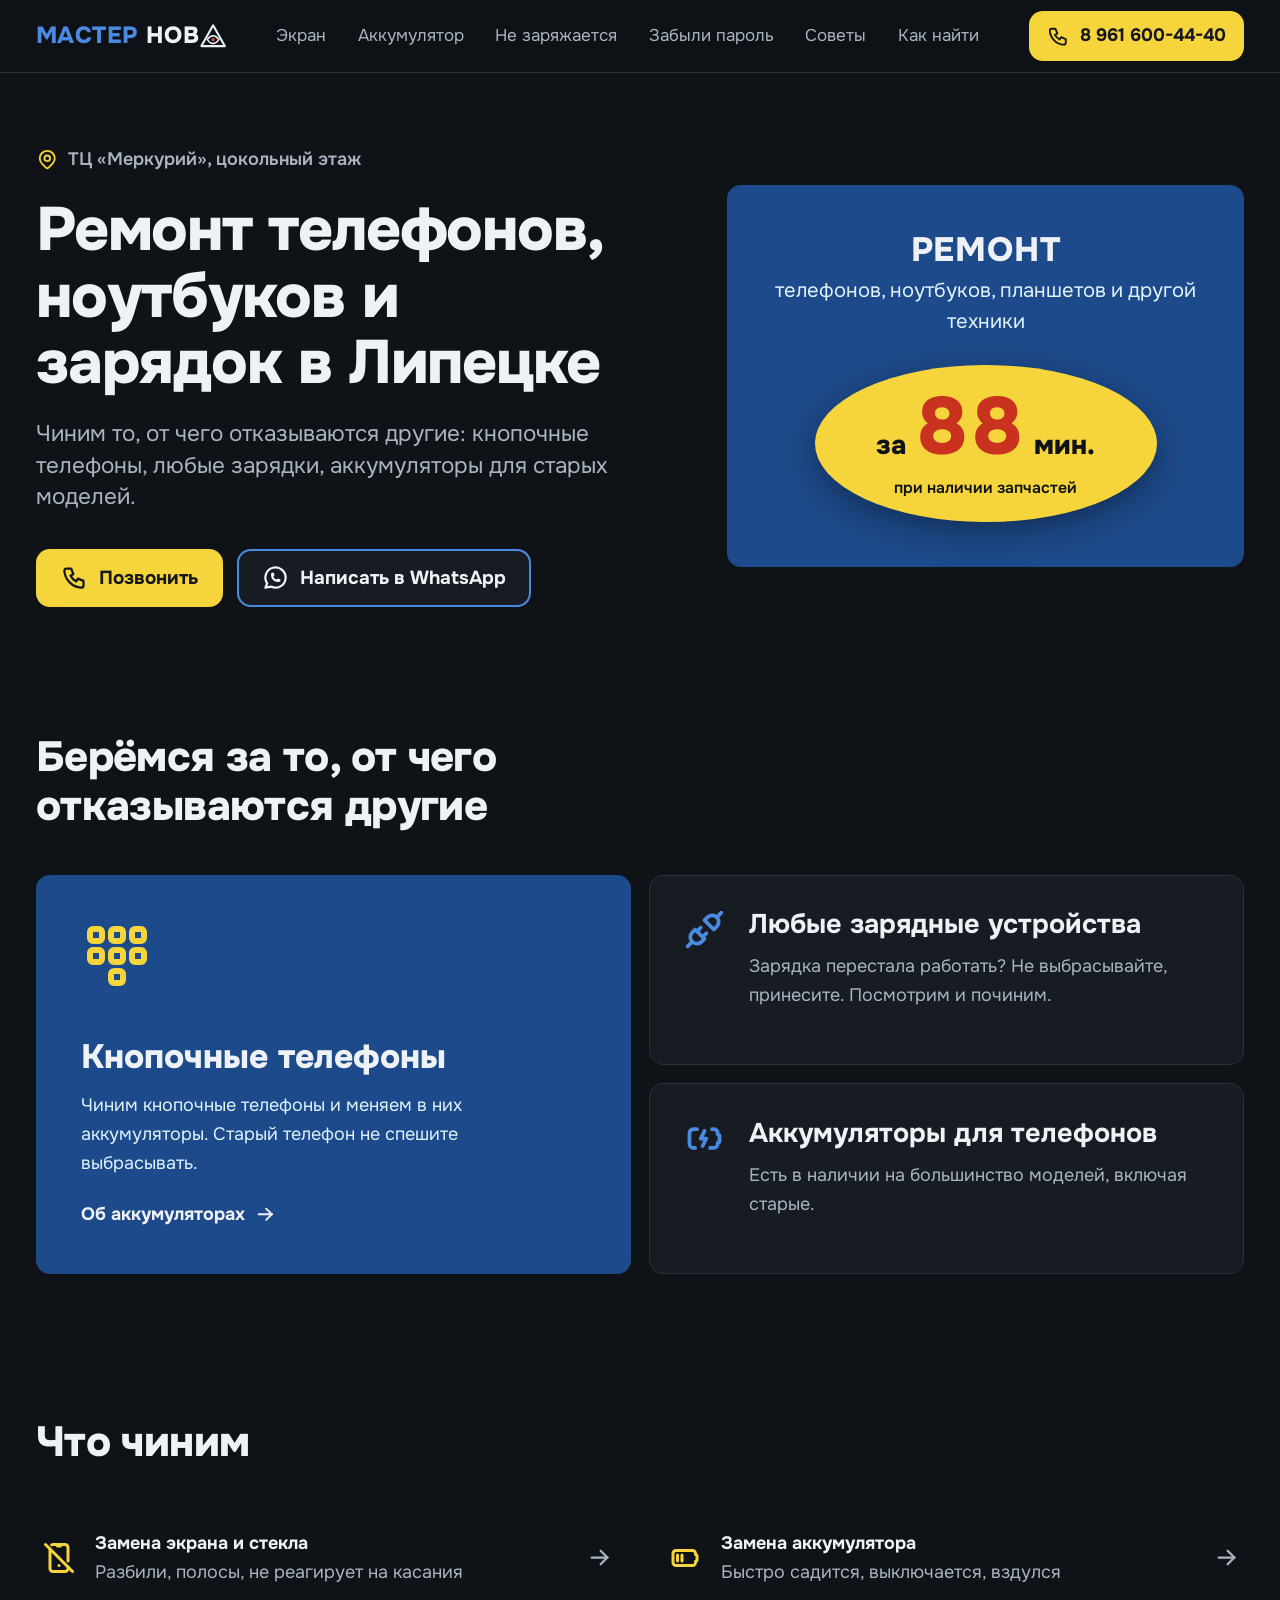
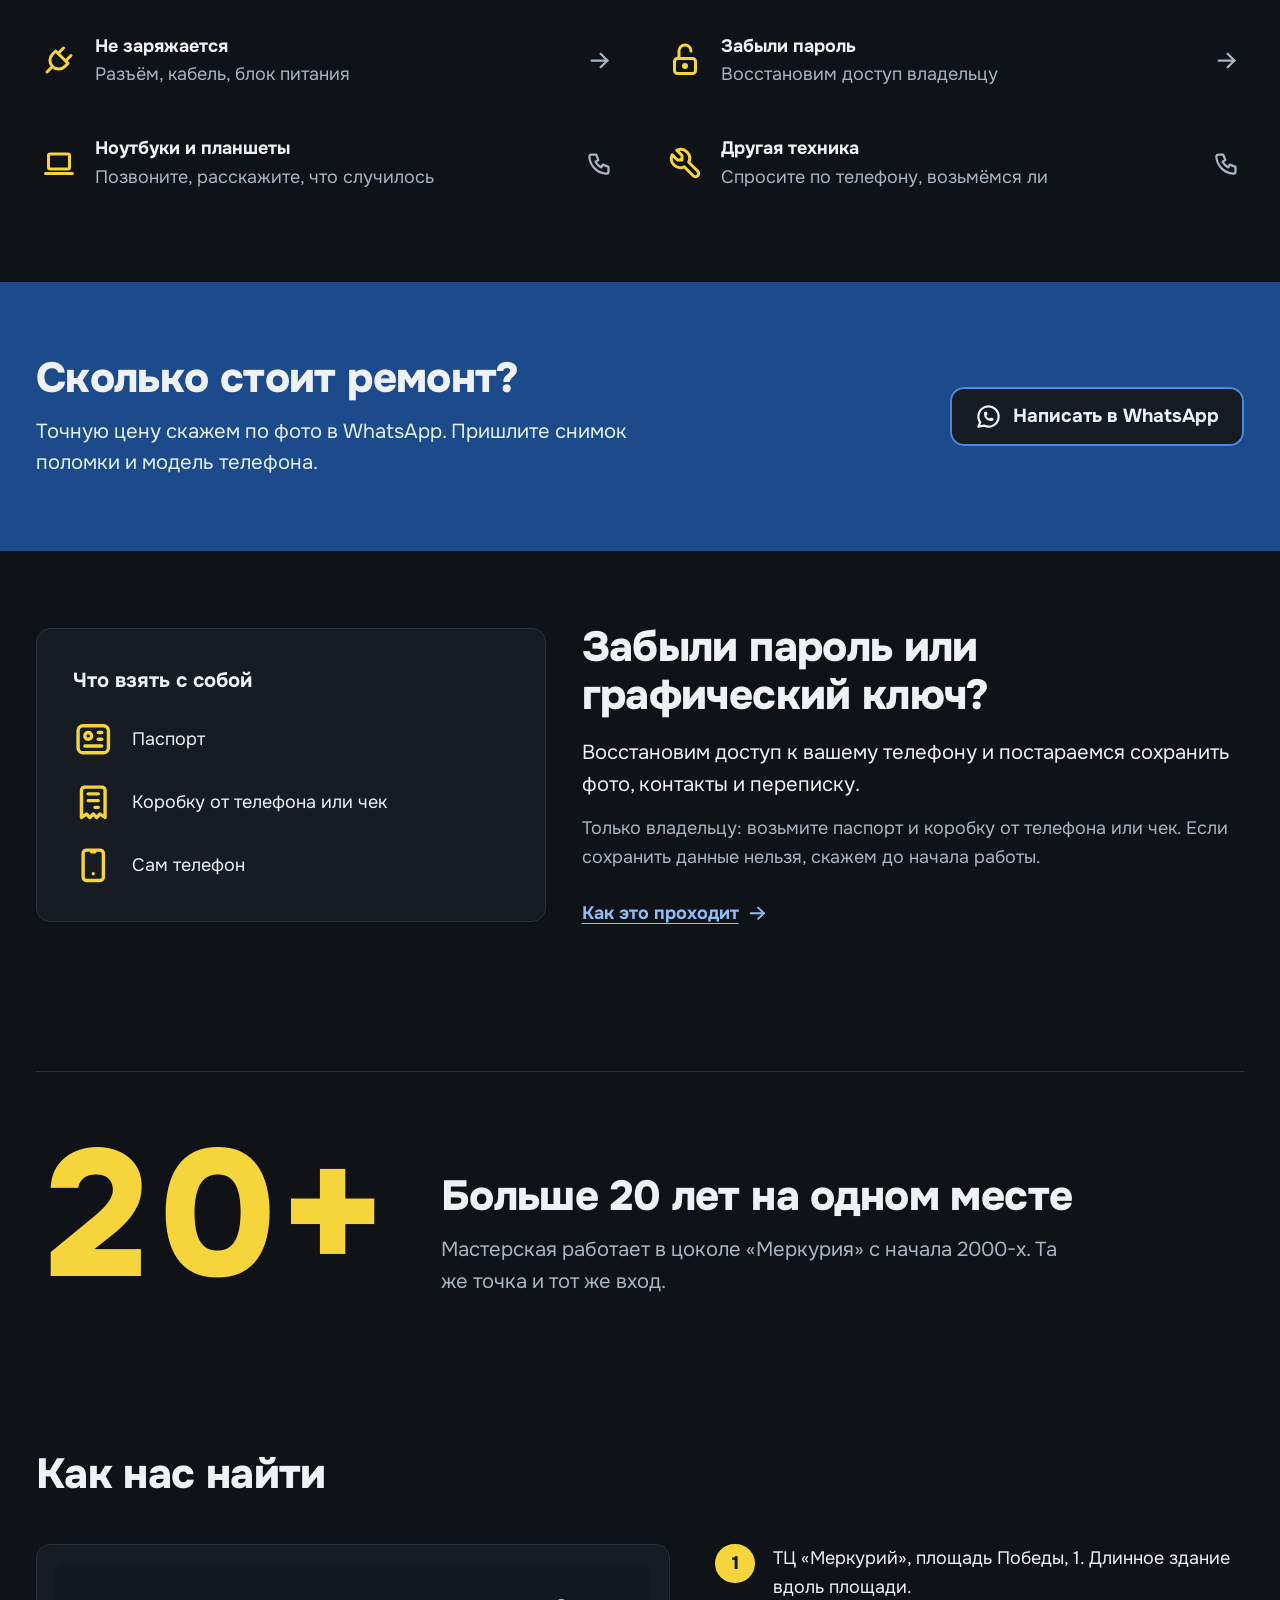
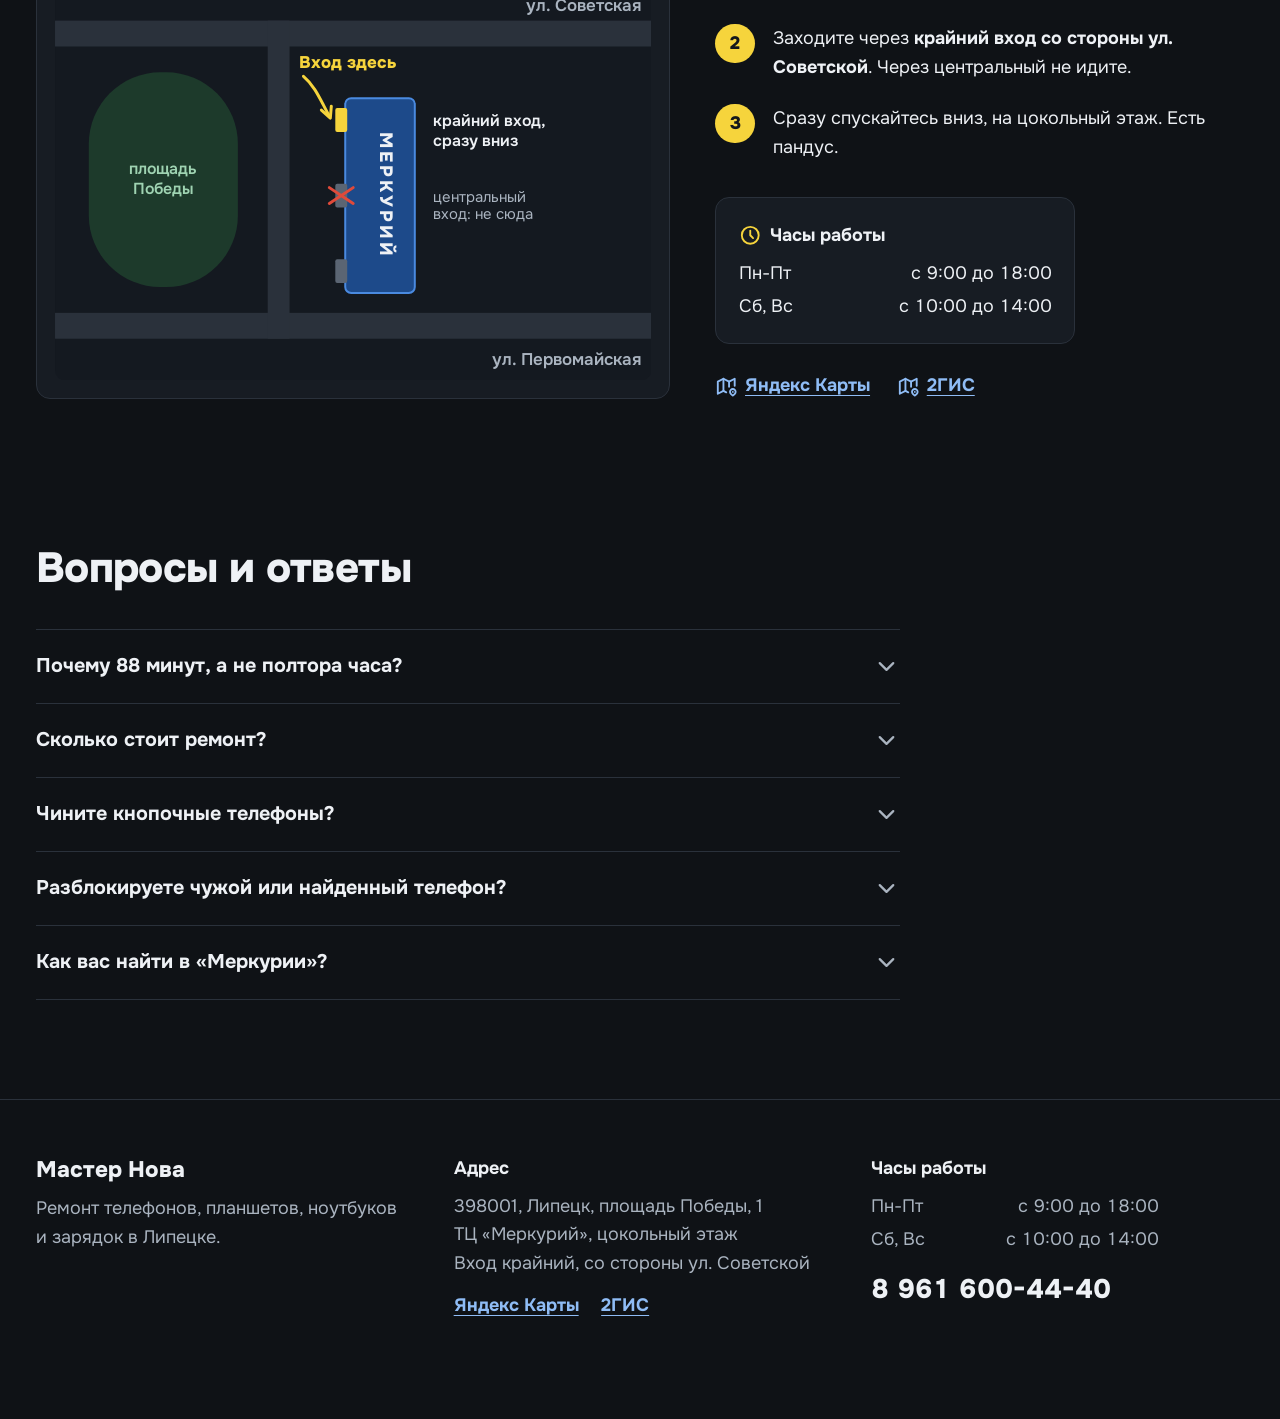
==== index.html @ 60aa13f5 "Обновление сайта 07.10.2026 15:40 МСК" ====
<!doctype html>
<html lang="ru">
<head>
<meta charset="utf-8">
<meta name="viewport" content="width=device-width, initial-scale=1">
<title>Ремонт телефонов в Липецке, ТЦ «Меркурий» | Мастер Нова</title>
<meta name="description" content="Мастерская «Мастер Нова» в цоколе ТЦ «Меркурий» у площади Победы. Ремонт телефонов, ноутбуков, зарядок и кнопочных телефонов в Липецке. 8 961 600-44-40.">
<link rel="canonical" href="https://masternova.ru/">
<meta name="theme-color" content="#0f1216">
<meta name="format-detection" content="telephone=no">
<link rel="icon" href="/favicon.ico" sizes="32x32">
<link rel="icon" href="/favicon.svg" type="image/svg+xml">
<link rel="apple-touch-icon" href="/apple-touch-icon.png">
<link rel="preload" href="/fonts/onest-cyrillic.woff2" as="font" type="font/woff2" crossorigin>
<link rel="stylesheet" href="/assets/styles.css">
<meta property="og:type" content="website">
<meta property="og:locale" content="ru_RU">
<meta property="og:site_name" content="Мастер Нова">
<meta property="og:title" content="Ремонт телефонов в Липецке, ТЦ «Меркурий» | Мастер Нова">
<meta property="og:description" content="Мастерская «Мастер Нова» в цоколе ТЦ «Меркурий» у площади Победы. Ремонт телефонов, ноутбуков, зарядок и кнопочных телефонов в Липецке. 8 961 600-44-40.">
<meta property="og:url" content="https://masternova.ru/">
<meta property="og:image" content="https://masternova.ru/og.png">
<meta property="og:image:width" content="1200">
<meta property="og:image:height" content="630">
<meta name="twitter:card" content="summary_large_image">
<script type="application/ld+json">
{
 "@context": "https://schema.org",
 "@graph": [
  {
   "@type": "LocalBusiness",
   "@id": "https://masternova.ru/#business",
   "name": "Мастер Нова",
   "description": "Ремонт телефонов, планшетов, ноутбуков и зарядных устройств в Липецке, ТЦ «Меркурий», цокольный этаж.",
   "url": "https://masternova.ru/",
   "telephone": "+79616004440",
   "image": "https://masternova.ru/og.png",
   "logo": "https://masternova.ru/favicon.svg",
   "address": {
    "@type": "PostalAddress",
    "streetAddress": "площадь Победы, 1, ТЦ «Меркурий», цокольный этаж",
    "addressLocality": "Липецк",
    "addressRegion": "Липецкая область",
    "postalCode": "398001",
    "addressCountry": "RU"
   },
   "geo": {
    "@type": "GeoCoordinates",
    "latitude": 52.6036,
    "longitude": 39.5748
   },
   "hasMap": "https://yandex.ru/maps/org/master_nova/114632558328/",
   "sameAs": [
    "https://yandex.ru/maps/org/master_nova/114632558328/",
    "https://2gis.ru/lipetsk/firm/7881827628881690"
   ],
   "areaServed": {
    "@type": "City",
    "name": "Липецк"
   },
   "openingHoursSpecification": [
    {
     "@type": "OpeningHoursSpecification",
     "dayOfWeek": [
      "Monday",
      "Tuesday",
      "Wednesday",
      "Thursday",
      "Friday"
     ],
     "opens": "09:00",
     "closes": "18:00"
    },
    {
     "@type": "OpeningHoursSpecification",
     "dayOfWeek": [
      "Saturday",
      "Sunday"
     ],
     "opens": "10:00",
     "closes": "14:00"
    }
   ]
  },
  {
   "@type": "WebSite",
   "@id": "https://masternova.ru/#website",
   "url": "https://masternova.ru/",
   "name": "Мастер Нова",
   "inLanguage": "ru"
  },
  {
   "@type": "FAQPage",
   "mainEntity": [
    {
     "@type": "Question",
     "name": "Почему 88 минут, а не полтора часа?",
     "acceptedAnswer": {
      "@type": "Answer",
      "text": "Потому что на две минуты быстрее. А если серьёзно, это срок, за который мы стараемся успеть, когда нужная деталь есть в наличии. Если деталь надо заказать, скажем срок сразу."
     }
    },
    {
     "@type": "Question",
     "name": "Сколько стоит ремонт?",
     "acceptedAnswer": {
      "@type": "Answer",
      "text": "Зависит от модели и поломки. Пришлите фото и модель телефона в WhatsApp на номер 8 961 600-44-40, и мы назовём цену."
     }
    },
    {
     "@type": "Question",
     "name": "Чините кнопочные телефоны?",
     "acceptedAnswer": {
      "@type": "Answer",
      "text": "Да. Чиним кнопочные телефоны и меняем в них аккумуляторы. Старый телефон не спешите выбрасывать."
     }
    },
    {
     "@type": "Question",
     "name": "Разблокируете чужой или найденный телефон?",
     "acceptedAnswer": {
      "@type": "Answer",
      "text": "Нет. Восстанавливаем доступ только владельцу, с документом и подтверждением, что телефон ваш. Найденный телефон лучше отнести в полицию."
     }
    },
    {
     "@type": "Question",
     "name": "Как вас найти в «Меркурии»?",
     "acceptedAnswer": {
      "@type": "Answer",
      "text": "Заходите через крайний вход со стороны ул. Советской и сразу спускайтесь вниз, на цокольный этаж. Через центральный вход не идите. Есть пандус."
     }
    }
   ]
  }
 ]
}
</script>
</head>
<body class="bg-ink text-text font-sans antialiased">
<a href="#main" class="sr-only focus:not-sr-only focus:fixed focus:top-3 focus:left-3 focus:z-50 focus:bg-sun focus:text-ink focus:px-4 focus:py-2 focus:rounded-box">К содержанию</a>

<header class="sticky top-0 z-40 border-b border-line bg-ink/95 backdrop-blur">
  <div class="wrap flex h-16 md:h-[72px] items-center justify-between gap-4">
    <a href="/" class="logo" aria-label="Мастер Нова, на главную">
      <span aria-hidden="true" class="text-blue">МАСТЕР</span>
      <span aria-hidden="true" class="inline-flex items-end">НОВ<svg class="logo-eye" viewBox="0 0 40 36" focusable="false"><path d="M20 2 38 34H2Z" fill="none" stroke="currentColor" stroke-width="3.2" stroke-linejoin="round"/><path d="M11 24c3-4.2 6-6 9-6s6 1.8 9 6c-3 4.2-6 6-9 6s-6-1.8-9-6Z" fill="none" stroke="currentColor" stroke-width="2.2"/><circle cx="20" cy="24" r="2.6" fill="#e04a3a"/></svg></span>
    </a>
    <nav aria-label="Основное меню" class="hidden lg:block">
      <ul class="flex items-center gap-7 text-[17px]">
        <li><a class="nav-link" href="/zamena-ekrana/">Экран</a></li>
        <li><a class="nav-link" href="/zamena-akkumulyatora/">Аккумулятор</a></li>
        <li><a class="nav-link" href="/ne-zaryazhaetsya/">Не заряжается</a></li>
        <li><a class="nav-link" href="/zabyli-parol/">Забыли пароль</a></li>
        <li><a class="nav-link" href="/sovety/">Советы</a></li>
        <li><a class="nav-link" href="/#kak-nayti">Как найти</a></li>
      </ul>
    </nav>
    <div class="flex items-center gap-2">
      <a href="tel:+79616004440" class="hidden md:inline-flex btn btn-call btn-sm"><svg class="size-5 shrink-0" aria-hidden="true" focusable="false"
  xmlns="http://www.w3.org/2000/svg"
 
 
  viewBox="0 0 24 24"
  fill="none"
  stroke="currentColor"
  stroke-width="2"
  stroke-linecap="round"
  stroke-linejoin="round"
 
>
  <path stroke="none" d="M0 0h24v24H0z" fill="none" />
  <path d="M5 4h4l2 5l-2.5 1.5a11 11 0 0 0 5 5l1.5 -2.5l5 2v4a2 2 0 0 1 -2 2a16 16 0 0 1 -15 -15a2 2 0 0 1 2 -2" />
</svg><span>8 961 600-44-40</span></a>
      <details class="menu lg:hidden">
        <summary aria-label="Меню" class="menu-btn"><svg class="size-7 shrink-0" aria-hidden="true" focusable="false"
  xmlns="http://www.w3.org/2000/svg"
 
 
  viewBox="0 0 24 24"
  fill="none"
  stroke="currentColor"
  stroke-width="2"
  stroke-linecap="round"
  stroke-linejoin="round"
 
>
  <path stroke="none" d="M0 0h24v24H0z" fill="none" />
  <path d="M4 6l16 0" />
  <path d="M4 12l16 0" />
  <path d="M4 18l16 0" />
</svg></summary>
        <nav aria-label="Меню" class="menu-panel">
          <a href="/zamena-ekrana/">Замена экрана</a>
          <a href="/zamena-akkumulyatora/">Аккумулятор</a>
          <a href="/ne-zaryazhaetsya/">Не заряжается</a>
          <a href="/zabyli-parol/">Забыли пароль</a>
          <a href="/sovety/">Советы</a>
          <a href="/#kak-nayti">Как найти</a>
        </nav>
      </details>
    </div>
  </div>
</header>

<main id="main">
<section class="wrap pt-10 pb-10 md:pt-16 md:pb-12 grid gap-10 md:grid-cols-[1.25fr_1fr] md:items-center">
  <div>
    <p class="inline-flex items-center gap-2 text-muted font-semibold"><svg class="size-5 text-sun shrink-0" aria-hidden="true" focusable="false"
  xmlns="http://www.w3.org/2000/svg"
 
 
  viewBox="0 0 24 24"
  fill="none"
  stroke="currentColor"
  stroke-width="2"
  stroke-linecap="round"
  stroke-linejoin="round"
 
>
  <path stroke="none" d="M0 0h24v24H0z" fill="none" />
  <path d="M9 11a3 3 0 1 0 6 0a3 3 0 0 0 -6 0" />
  <path d="M17.657 16.657l-4.243 4.243a2 2 0 0 1 -2.827 0l-4.244 -4.243a8 8 0 1 1 11.314 0" />
</svg>ТЦ «Меркурий», цокольный этаж</p>
    <h1 class="h1 mt-4">Ремонт телефонов, ноутбуков и зарядок в Липецке</h1>
    <p class="mt-5 text-lg md:text-xl text-muted max-w-[44ch]">Чиним то, от чего отказываются другие: кнопочные телефоны, любые зарядки, аккумуляторы для старых моделей.</p>
    <div class="mt-8 grid gap-3 sm:flex sm:flex-wrap"><a href="tel:+79616004440" class="btn btn-call "><svg class="size-6 shrink-0" aria-hidden="true" focusable="false"
  xmlns="http://www.w3.org/2000/svg"
 
 
  viewBox="0 0 24 24"
  fill="none"
  stroke="currentColor"
  stroke-width="2"
  stroke-linecap="round"
  stroke-linejoin="round"
 
>
  <path stroke="none" d="M0 0h24v24H0z" fill="none" />
  <path d="M5 4h4l2 5l-2.5 1.5a11 11 0 0 0 5 5l1.5 -2.5l5 2v4a2 2 0 0 1 -2 2a16 16 0 0 1 -15 -15a2 2 0 0 1 2 -2" />
</svg><span>Позвонить</span></a><a href="https://wa.me/79616004440" class="btn btn-wa " target="_blank" rel="noopener"><svg class="size-6 shrink-0" aria-hidden="true" focusable="false"
  xmlns="http://www.w3.org/2000/svg"
 
 
  viewBox="0 0 24 24"
  fill="none"
  stroke="currentColor"
  stroke-width="2"
  stroke-linecap="round"
  stroke-linejoin="round"
 
>
  <path stroke="none" d="M0 0h24v24H0z" fill="none" />
  <path d="M3 21l1.65 -3.8a9 9 0 1 1 3.4 2.9l-5.05 .9" />
  <path d="M9 10a.5 .5 0 0 0 1 0v-1a.5 .5 0 0 0 -1 0v1a5 5 0 0 0 5 5h1a.5 .5 0 0 0 0 -1h-1a.5 .5 0 0 0 0 1" />
</svg><span>Написать в WhatsApp</span></a></div>
  </div>
  <!-- Место под фото отдела или входа, когда брат разрешит и пришлёт; пока бейдж в стиле штендера -->
  <div class="rise rise-2 rounded-box bg-blue-deep px-6 py-8 md:p-10 text-center">
    <p class="text-2xl md:text-3xl font-extrabold tracking-wide">РЕМОНТ</p>
    <p class="mt-1 text-sky-100 text-base md:text-lg">телефонов, ноутбуков, планшетов и другой техники</p>
    <div class="mx-auto mt-6 w-full max-w-[19rem] rounded-[50%] bg-sun px-6 py-5 text-ink shadow-[0_10px_30px_rgb(0_0_0/.35)]">
      <p class="flex items-baseline justify-center gap-2 font-extrabold leading-none">
        <span class="text-2xl">за</span><span class="text-7xl text-[#c8321f] tabular-nums">88</span><span class="text-2xl">мин.</span>
      </p>
      <p class="mt-2 text-sm font-semibold">при наличии запчастей</p>
    </div>
  </div>
</section>

<section class="wrap py-12 md:py-16" aria-labelledby="niche-title">
  <h2 id="niche-title" class="h2 max-w-[24ch]">Берёмся за то, от чего отказываются другие</h2>
  <div class="mt-10 grid gap-4 md:grid-cols-2 md:grid-rows-2">
    <a href="/zamena-akkumulyatora/" class="group md:row-span-2 rounded-box bg-blue-deep p-7 md:p-10 flex flex-col justify-between gap-10 hover:bg-[#22559c]">
      <svg class="size-16 text-sun shrink-0" aria-hidden="true" focusable="false"
  xmlns="http://www.w3.org/2000/svg"
 
 
  viewBox="0 0 24 24"
  fill="none"
  stroke="currentColor"
  stroke-width="2"
  stroke-linecap="round"
  stroke-linejoin="round"
 
>
  <path stroke="none" d="M0 0h24v24H0z" fill="none" />
  <path d="M4 3h2a1 1 0 0 1 1 1v2a1 1 0 0 1 -1 1h-2a1 1 0 0 1 -1 -1v-2a1 1 0 0 1 1 -1" />
  <path d="M18 3h2a1 1 0 0 1 1 1v2a1 1 0 0 1 -1 1h-2a1 1 0 0 1 -1 -1v-2a1 1 0 0 1 1 -1" />
  <path d="M11 3h2a1 1 0 0 1 1 1v2a1 1 0 0 1 -1 1h-2a1 1 0 0 1 -1 -1v-2a1 1 0 0 1 1 -1" />
  <path d="M4 10h2a1 1 0 0 1 1 1v2a1 1 0 0 1 -1 1h-2a1 1 0 0 1 -1 -1v-2a1 1 0 0 1 1 -1" />
  <path d="M18 10h2a1 1 0 0 1 1 1v2a1 1 0 0 1 -1 1h-2a1 1 0 0 1 -1 -1v-2a1 1 0 0 1 1 -1" />
  <path d="M11 10h2a1 1 0 0 1 1 1v2a1 1 0 0 1 -1 1h-2a1 1 0 0 1 -1 -1v-2a1 1 0 0 1 1 -1" />
  <path d="M11 17h2a1 1 0 0 1 1 1v2a1 1 0 0 1 -1 1h-2a1 1 0 0 1 -1 -1v-2a1 1 0 0 1 1 -1" />
</svg>
      <div>
        <h3 class="text-2xl md:text-3xl font-extrabold">Кнопочные телефоны</h3>
        <p class="mt-3 text-sky-100 max-w-[38ch]">Чиним кнопочные телефоны и меняем в них аккумуляторы. Старый телефон не спешите выбрасывать.</p>
        <span class="mt-5 inline-flex items-center gap-2 font-bold">Об аккумуляторах <svg class="size-5 transition-transform group-hover:translate-x-1 shrink-0" aria-hidden="true" focusable="false"
  xmlns="http://www.w3.org/2000/svg"
 
 
  viewBox="0 0 24 24"
  fill="none"
  stroke="currentColor"
  stroke-width="2"
  stroke-linecap="round"
  stroke-linejoin="round"
 
>
  <path stroke="none" d="M0 0h24v24H0z" fill="none" />
  <path d="M5 12l14 0" />
  <path d="M13 18l6 -6" />
  <path d="M13 6l6 6" />
</svg></span>
      </div>
    </a>
    <a href="/ne-zaryazhaetsya/" class="group rounded-box border border-line bg-panel p-7 flex gap-5 items-start hover:border-blue">
      <svg class="size-10 text-blue shrink-0" aria-hidden="true" focusable="false"
  xmlns="http://www.w3.org/2000/svg"
 
 
  viewBox="0 0 24 24"
  fill="none"
  stroke="currentColor"
  stroke-width="2"
  stroke-linecap="round"
  stroke-linejoin="round"
 
>
  <path stroke="none" d="M0 0h24v24H0z" fill="none" />
  <path d="M7 12l5 5l-1.5 1.5a3.536 3.536 0 1 1 -5 -5l1.5 -1.5" />
  <path d="M17 12l-5 -5l1.5 -1.5a3.536 3.536 0 1 1 5 5l-1.5 1.5" />
  <path d="M3 21l2.5 -2.5" />
  <path d="M18.5 5.5l2.5 -2.5" />
  <path d="M10 11l-2 2" />
  <path d="M13 14l-2 2" />
</svg>
      <div>
        <h3 class="text-xl md:text-2xl font-bold">Любые зарядные устройства</h3>
        <p class="mt-2 text-muted">Зарядка перестала работать? Не выбрасывайте, принесите. Посмотрим и починим.</p>
      </div>
    </a>
    <a href="/zamena-akkumulyatora/" class="group rounded-box border border-line bg-panel p-7 flex gap-5 items-start hover:border-blue">
      <svg class="size-10 text-blue shrink-0" aria-hidden="true" focusable="false"
  xmlns="http://www.w3.org/2000/svg"
 
 
  viewBox="0 0 24 24"
  fill="none"
  stroke="currentColor"
  stroke-width="2"
  stroke-linecap="round"
  stroke-linejoin="round"
 
>
  <path stroke="none" d="M0 0h24v24H0z" fill="none" />
  <path d="M16 7h1a2 2 0 0 1 2 2v.5a.5 .5 0 0 0 .5 .5a.5 .5 0 0 1 .5 .5v3a.5 .5 0 0 1 -.5 .5a.5 .5 0 0 0 -.5 .5v.5a2 2 0 0 1 -2 2h-2" />
  <path d="M8 7h-2a2 2 0 0 0 -2 2v6a2 2 0 0 0 2 2h1" />
  <path d="M12 8l-2 4h3l-2 4" />
</svg>
      <div>
        <h3 class="text-xl md:text-2xl font-bold">Аккумуляторы для телефонов</h3>
        <p class="mt-2 text-muted">Есть в наличии на большинство моделей, включая старые.</p>
      </div>
    </a>
  </div>
</section>

<section class="wrap py-12 md:py-16" aria-labelledby="repair-title">
  <h2 id="repair-title" class="h2">Что чиним</h2>
  <ul class="mt-10 grid gap-x-10 gap-y-2 md:grid-cols-2">
    <li><a href="/zamena-ekrana/" class="service-row group"><svg class="size-8 text-sun shrink-0" aria-hidden="true" focusable="false"
  xmlns="http://www.w3.org/2000/svg"
 
 
  viewBox="0 0 24 24"
  fill="none"
  stroke="currentColor"
  stroke-width="2"
  stroke-linecap="round"
  stroke-linejoin="round"
 
>
  <path stroke="none" d="M0 0h24v24H0z" fill="none" />
  <path d="M7.159 3.185c.256 -.119 .54 -.185 .841 -.185h8a2 2 0 0 1 2 2v9m0 4v1a2 2 0 0 1 -2 2h-8a2 2 0 0 1 -2 -2v-13" />
  <path d="M11 4h2" />
  <path d="M3 3l18 18" />
  <path d="M12 17v.01" />
</svg><span><b>Замена экрана и стекла</b><span class="block text-muted">Разбили, полосы, не реагирует на касания</span></span><svg class="size-6 ml-auto text-muted group-hover:text-text shrink-0" aria-hidden="true" focusable="false"
  xmlns="http://www.w3.org/2000/svg"
 
 
  viewBox="0 0 24 24"
  fill="none"
  stroke="currentColor"
  stroke-width="2"
  stroke-linecap="round"
  stroke-linejoin="round"
 
>
  <path stroke="none" d="M0 0h24v24H0z" fill="none" />
  <path d="M5 12l14 0" />
  <path d="M13 18l6 -6" />
  <path d="M13 6l6 6" />
</svg></a></li>
    <li><a href="/zamena-akkumulyatora/" class="service-row group"><svg class="size-8 text-sun shrink-0" aria-hidden="true" focusable="false"
  xmlns="http://www.w3.org/2000/svg"
 
 
  viewBox="0 0 24 24"
  fill="none"
  stroke="currentColor"
  stroke-width="2"
  stroke-linecap="round"
  stroke-linejoin="round"
 
>
  <path stroke="none" d="M0 0h24v24H0z" fill="none" />
  <path d="M6 7h11a2 2 0 0 1 2 2v.5a.5 .5 0 0 0 .5 .5a.5 .5 0 0 1 .5 .5v3a.5 .5 0 0 1 -.5 .5a.5 .5 0 0 0 -.5 .5v.5a2 2 0 0 1 -2 2h-11a2 2 0 0 1 -2 -2v-6a2 2 0 0 1 2 -2" />
  <path d="M7 10l0 4" />
  <path d="M10 10l0 4" />
</svg><span><b>Замена аккумулятора</b><span class="block text-muted">Быстро садится, выключается, вздулся</span></span><svg class="size-6 ml-auto text-muted group-hover:text-text shrink-0" aria-hidden="true" focusable="false"
  xmlns="http://www.w3.org/2000/svg"
 
 
  viewBox="0 0 24 24"
  fill="none"
  stroke="currentColor"
  stroke-width="2"
  stroke-linecap="round"
  stroke-linejoin="round"
 
>
  <path stroke="none" d="M0 0h24v24H0z" fill="none" />
  <path d="M5 12l14 0" />
  <path d="M13 18l6 -6" />
  <path d="M13 6l6 6" />
</svg></a></li>
    <li><a href="/ne-zaryazhaetsya/" class="service-row group"><svg class="size-8 text-sun shrink-0" aria-hidden="true" focusable="false"
  xmlns="http://www.w3.org/2000/svg"
 
 
  viewBox="0 0 24 24"
  fill="none"
  stroke="currentColor"
  stroke-width="2"
  stroke-linecap="round"
  stroke-linejoin="round"
 
>
  <path stroke="none" d="M0 0h24v24H0z" fill="none" />
  <path d="M9.785 6l8.215 8.215l-2.054 2.054a5.81 5.81 0 1 1 -8.215 -8.215l2.054 -2.054" />
  <path d="M4 20l3.5 -3.5" />
  <path d="M15 4l-3.5 3.5" />
  <path d="M20 9l-3.5 3.5" />
</svg><span><b>Не заряжается</b><span class="block text-muted">Разъём, кабель, блок питания</span></span><svg class="size-6 ml-auto text-muted group-hover:text-text shrink-0" aria-hidden="true" focusable="false"
  xmlns="http://www.w3.org/2000/svg"
 
 
  viewBox="0 0 24 24"
  fill="none"
  stroke="currentColor"
  stroke-width="2"
  stroke-linecap="round"
  stroke-linejoin="round"
 
>
  <path stroke="none" d="M0 0h24v24H0z" fill="none" />
  <path d="M5 12l14 0" />
  <path d="M13 18l6 -6" />
  <path d="M13 6l6 6" />
</svg></a></li>
    <li><a href="/zabyli-parol/" class="service-row group"><svg class="size-8 text-sun shrink-0" aria-hidden="true" focusable="false"
  xmlns="http://www.w3.org/2000/svg"
 
 
  viewBox="0 0 24 24"
  fill="none"
  stroke="currentColor"
  stroke-width="2"
  stroke-linecap="round"
  stroke-linejoin="round"
 
>
  <path stroke="none" d="M0 0h24v24H0z" fill="none" />
  <path d="M5 13a2 2 0 0 1 2 -2h10a2 2 0 0 1 2 2v6a2 2 0 0 1 -2 2h-10a2 2 0 0 1 -2 -2l0 -6" />
  <path d="M11 16a1 1 0 1 0 2 0a1 1 0 1 0 -2 0" />
  <path d="M8 11v-5a4 4 0 0 1 8 0" />
</svg><span><b>Забыли пароль</b><span class="block text-muted">Восстановим доступ владельцу</span></span><svg class="size-6 ml-auto text-muted group-hover:text-text shrink-0" aria-hidden="true" focusable="false"
  xmlns="http://www.w3.org/2000/svg"
 
 
  viewBox="0 0 24 24"
  fill="none"
  stroke="currentColor"
  stroke-width="2"
  stroke-linecap="round"
  stroke-linejoin="round"
 
>
  <path stroke="none" d="M0 0h24v24H0z" fill="none" />
  <path d="M5 12l14 0" />
  <path d="M13 18l6 -6" />
  <path d="M13 6l6 6" />
</svg></a></li>
    <li><a href="tel:+79616004440" class="service-row group"><svg class="size-8 text-sun shrink-0" aria-hidden="true" focusable="false"
  xmlns="http://www.w3.org/2000/svg"
 
 
  viewBox="0 0 24 24"
  fill="none"
  stroke="currentColor"
  stroke-width="2"
  stroke-linecap="round"
  stroke-linejoin="round"
 
>
  <path stroke="none" d="M0 0h24v24H0z" fill="none" />
  <path d="M3 19l18 0" />
  <path d="M5 7a1 1 0 0 1 1 -1h12a1 1 0 0 1 1 1v8a1 1 0 0 1 -1 1h-12a1 1 0 0 1 -1 -1l0 -8" />
</svg><span><b>Ноутбуки и планшеты</b><span class="block text-muted">Позвоните, расскажите, что случилось</span></span><svg class="size-6 ml-auto text-muted group-hover:text-text shrink-0" aria-hidden="true" focusable="false"
  xmlns="http://www.w3.org/2000/svg"
 
 
  viewBox="0 0 24 24"
  fill="none"
  stroke="currentColor"
  stroke-width="2"
  stroke-linecap="round"
  stroke-linejoin="round"
 
>
  <path stroke="none" d="M0 0h24v24H0z" fill="none" />
  <path d="M5 4h4l2 5l-2.5 1.5a11 11 0 0 0 5 5l1.5 -2.5l5 2v4a2 2 0 0 1 -2 2a16 16 0 0 1 -15 -15a2 2 0 0 1 2 -2" />
</svg></a></li>
    <li><a href="tel:+79616004440" class="service-row group"><svg class="size-8 text-sun shrink-0" aria-hidden="true" focusable="false"
  xmlns="http://www.w3.org/2000/svg"
 
 
  viewBox="0 0 24 24"
  fill="none"
  stroke="currentColor"
  stroke-width="2"
  stroke-linecap="round"
  stroke-linejoin="round"
 
>
  <path stroke="none" d="M0 0h24v24H0z" fill="none" />
  <path d="M7 10h3v-3l-3.5 -3.5a6 6 0 0 1 8 8l6 6a2 2 0 0 1 -3 3l-6 -6a6 6 0 0 1 -8 -8l3.5 3.5" />
</svg><span><b>Другая техника</b><span class="block text-muted">Спросите по телефону, возьмёмся ли</span></span><svg class="size-6 ml-auto text-muted group-hover:text-text shrink-0" aria-hidden="true" focusable="false"
  xmlns="http://www.w3.org/2000/svg"
 
 
  viewBox="0 0 24 24"
  fill="none"
  stroke="currentColor"
  stroke-width="2"
  stroke-linecap="round"
  stroke-linejoin="round"
 
>
  <path stroke="none" d="M0 0h24v24H0z" fill="none" />
  <path d="M5 4h4l2 5l-2.5 1.5a11 11 0 0 0 5 5l1.5 -2.5l5 2v4a2 2 0 0 1 -2 2a16 16 0 0 1 -15 -15a2 2 0 0 1 2 -2" />
</svg></a></li>
  </ul>
</section>

<section class="bg-blue-deep" aria-labelledby="price-title">
  <div class="wrap py-14 md:py-16 flex flex-col md:flex-row md:items-center md:justify-between gap-8">
    <div>
      <h2 id="price-title" class="h2">Сколько стоит ремонт?</h2>
      <p class="mt-3 text-lg text-sky-100 max-w-[46ch]">Точную цену скажем по фото в WhatsApp. Пришлите снимок поломки и модель телефона.</p>
    </div>
    <a href="https://wa.me/79616004440" class="btn btn-wa md:shrink-0" target="_blank" rel="noopener"><svg class="size-6 shrink-0" aria-hidden="true" focusable="false"
  xmlns="http://www.w3.org/2000/svg"
 
 
  viewBox="0 0 24 24"
  fill="none"
  stroke="currentColor"
  stroke-width="2"
  stroke-linecap="round"
  stroke-linejoin="round"
 
>
  <path stroke="none" d="M0 0h24v24H0z" fill="none" />
  <path d="M3 21l1.65 -3.8a9 9 0 1 1 3.4 2.9l-5.05 .9" />
  <path d="M9 10a.5 .5 0 0 0 1 0v-1a.5 .5 0 0 0 -1 0v1a5 5 0 0 0 5 5h1a.5 .5 0 0 0 0 -1h-1a.5 .5 0 0 0 0 1" />
</svg><span>Написать в WhatsApp</span></a>
  </div>
</section>

<section class="wrap py-12 md:py-16 grid gap-8 md:grid-cols-[1fr_1.3fr] md:items-center" aria-labelledby="pass-title">
  <div class="md:order-2">
    <h2 id="pass-title" class="h2">Забыли пароль или графический ключ?</h2>
    <p class="mt-4 text-lg">Восстановим доступ к вашему телефону и постараемся сохранить фото, контакты и переписку.</p>
    <p class="mt-3 text-muted">Только владельцу: возьмите паспорт и коробку от телефона или чек. Если сохранить данные нельзя, скажем до начала работы.</p>
    <a href="/zabyli-parol/" class="link-arrow mt-6">Как это проходит <svg class="size-5 shrink-0" aria-hidden="true" focusable="false"
  xmlns="http://www.w3.org/2000/svg"
 
 
  viewBox="0 0 24 24"
  fill="none"
  stroke="currentColor"
  stroke-width="2"
  stroke-linecap="round"
  stroke-linejoin="round"
 
>
  <path stroke="none" d="M0 0h24v24H0z" fill="none" />
  <path d="M5 12l14 0" />
  <path d="M13 18l6 -6" />
  <path d="M13 6l6 6" />
</svg></a>
  </div>
  <div class="rounded-box border border-line bg-panel p-6 md:p-8 md:order-1">
    <p class="font-bold text-lg">Что взять с собой</p>
    <ul class="mt-5 grid gap-5">
      <li class="flex gap-4 items-center"><svg class="size-9 text-sun shrink-0" aria-hidden="true" focusable="false"
  xmlns="http://www.w3.org/2000/svg"
 
 
  viewBox="0 0 24 24"
  fill="none"
  stroke="currentColor"
  stroke-width="2"
  stroke-linecap="round"
  stroke-linejoin="round"
 
>
  <path stroke="none" d="M0 0h24v24H0z" fill="none" />
  <path d="M3 7a3 3 0 0 1 3 -3h12a3 3 0 0 1 3 3v10a3 3 0 0 1 -3 3h-12a3 3 0 0 1 -3 -3l0 -10" />
  <path d="M7 10a2 2 0 1 0 4 0a2 2 0 1 0 -4 0" />
  <path d="M15 8l2 0" />
  <path d="M15 12l2 0" />
  <path d="M7 16l10 0" />
</svg><span>Паспорт</span></li>
      <li class="flex gap-4 items-center"><svg class="size-9 text-sun shrink-0" aria-hidden="true" focusable="false"
  xmlns="http://www.w3.org/2000/svg"
 
 
  viewBox="0 0 24 24"
  fill="none"
  stroke="currentColor"
  stroke-width="2"
  stroke-linecap="round"
  stroke-linejoin="round"
 
>
  <path stroke="none" d="M0 0h24v24H0z" fill="none" />
  <path d="M5 21v-16a2 2 0 0 1 2 -2h10a2 2 0 0 1 2 2v16l-3 -2l-2 2l-2 -2l-2 2l-2 -2l-3 2m4 -14h6m-6 4h6m-2 4h2" />
</svg><span>Коробку от телефона или чек</span></li>
      <li class="flex gap-4 items-center"><svg class="size-9 text-sun shrink-0" aria-hidden="true" focusable="false"
  xmlns="http://www.w3.org/2000/svg"
 
 
  viewBox="0 0 24 24"
  fill="none"
  stroke="currentColor"
  stroke-width="2"
  stroke-linecap="round"
  stroke-linejoin="round"
 
>
  <path stroke="none" d="M0 0h24v24H0z" fill="none" />
  <path d="M6 5a2 2 0 0 1 2 -2h8a2 2 0 0 1 2 2v14a2 2 0 0 1 -2 2h-8a2 2 0 0 1 -2 -2v-14" />
  <path d="M11 4h2" />
  <path d="M12 17v.01" />
</svg><span>Сам телефон</span></li>
    </ul>
  </div>
</section>

<section class="wrap py-12 md:py-16" aria-labelledby="years-title">
  <div class="grid gap-6 md:grid-cols-[auto_1fr] md:items-end md:gap-12 border-t border-line pt-12">
    <p class="font-extrabold leading-none text-sun text-[7rem] md:text-[10rem] tabular-nums" aria-hidden="true">20+</p>
    <div class="pb-2">
      <h2 id="years-title" class="h2">Больше 20 лет на одном месте</h2>
      <p class="mt-3 text-lg text-muted max-w-[48ch]">Мастерская работает в цоколе «Меркурия» с начала 2000-х. Та же точка и тот же вход.</p>
    </div>
  </div>
</section>

<section id="kak-nayti" class="wrap py-12 md:py-16" aria-labelledby="find-title">
  <h2 id="find-title" class="h2">Как нас найти</h2>
  <div class="mt-10 grid gap-10 md:grid-cols-[1.2fr_1fr] md:items-start">
    <figure class="rounded-box border border-line bg-panel p-3 md:p-4">
      <svg viewBox="0 0 600 420" class="w-full h-auto" role="img" aria-labelledby="map-t map-d">
        <title id="map-t">Схема: как пройти в «Мастер Нова»</title>
        <desc id="map-d">ТЦ «Меркурий» стоит у площади Победы между улицами Советской и Первомайской. Нужен крайний вход со стороны улицы Советской, от него сразу вниз на цокольный этаж.</desc>
        <rect width="600" height="420" rx="10" fill="#141920"/>
        <!-- улицы -->
        <rect x="0" y="58" width="600" height="26" fill="#2a313b"/>
        <rect x="0" y="352" width="600" height="26" fill="#2a313b"/>
        <rect x="214" y="58" width="22" height="320" fill="#2a313b"/>
        <text x="590" y="48" text-anchor="end" fill="#aab4c0" font-size="17" font-weight="600">ул. Советская</text>
        <text x="590" y="404" text-anchor="end" fill="#aab4c0" font-size="17" font-weight="600">ул. Первомайская</text>
        <!-- площадь -->
        <rect x="34" y="110" width="150" height="216" rx="72" fill="#1d3a2b"/>
        <text x="109" y="212" text-anchor="middle" fill="#9fd3b2" font-size="16" font-weight="600">площадь</text>
        <text x="109" y="232" text-anchor="middle" fill="#9fd3b2" font-size="16" font-weight="600">Победы</text>
        <!-- Меркурий -->
        <rect x="292" y="136" width="70" height="196" rx="6" fill="#1d4a8a" stroke="#4a8ae0" stroke-width="2"/>
        <text x="327" y="234" text-anchor="middle" fill="#eef1f5" font-size="18" font-weight="800" letter-spacing="3" transform="rotate(90 327 234)">МЕРКУРИЙ</text>
        <!-- входы: нужный жёлтый, центральный зачёркнут -->
        <rect x="282" y="146" width="12" height="24" rx="2" fill="#f6d43c"/>
        <rect x="282" y="222" width="12" height="24" rx="2" fill="#5b6573"/>
        <path d="M276 226l24 16M300 226l-24 16" stroke="#e04a3a" stroke-width="3" stroke-linecap="round"/>
        <rect x="282" y="298" width="12" height="24" rx="2" fill="#5b6573"/>
        <!-- подпись входа -->
        <path d="M250 114 C262 124 268 140 276 154" fill="none" stroke="#f6d43c" stroke-width="3" stroke-linecap="round"/>
        <path d="M268 148l9 8 1-12" fill="none" stroke="#f6d43c" stroke-width="3" stroke-linecap="round" stroke-linejoin="round"/>
        <text x="246" y="106" fill="#f6d43c" font-size="17" font-weight="800">Вход здесь</text>
        <text x="380" y="164" fill="#eef1f5" font-size="16" font-weight="600">крайний вход,</text>
        <text x="380" y="184" fill="#eef1f5" font-size="16" font-weight="600">сразу вниз</text>
        <text x="380" y="240" fill="#aab4c0" font-size="15">центральный</text>
        <text x="380" y="258" fill="#aab4c0" font-size="15">вход: не сюда</text>
      </svg>
      <figcaption class="sr-only">Схема входа в ТЦ «Меркурий»</figcaption>
    </figure>
    <div>
      <ol class="grid gap-5">
        <li class="flex gap-4"><span class="step-num">1</span><span>ТЦ «Меркурий», площадь Победы, 1. Длинное здание вдоль площади.</span></li>
        <li class="flex gap-4"><span class="step-num">2</span><span>Заходите через <b>крайний вход со стороны ул. Советской</b>. Через центральный не идите.</span></li>
        <li class="flex gap-4"><span class="step-num">3</span><span>Сразу спускайтесь вниз, на цокольный этаж. Есть пандус.</span></li>
      </ol>
      <div class="mt-8 rounded-box bg-panel border border-line p-5 max-w-80">
        <p class="font-bold mb-2 flex items-center gap-2"><svg class="size-5 text-sun shrink-0" aria-hidden="true" focusable="false"
  xmlns="http://www.w3.org/2000/svg"
 
 
  viewBox="0 0 24 24"
  fill="none"
  stroke="currentColor"
  stroke-width="2"
  stroke-linecap="round"
  stroke-linejoin="round"
 
>
  <path stroke="none" d="M0 0h24v24H0z" fill="none" />
  <path d="M3 12a9 9 0 1 0 18 0a9 9 0 0 0 -18 0" />
  <path d="M12 7v5l3 3" />
</svg>Часы работы</p>
        <dl class="grid gap-1"><div class="flex justify-between gap-4"><dt>Пн-Пт</dt><dd class="tabular-nums">с 9:00 до 18:00</dd></div><div class="flex justify-between gap-4"><dt>Сб, Вс</dt><dd class="tabular-nums">с 10:00 до 14:00</dd></div></dl>
      </div>
      <div class="mt-6 flex flex-wrap gap-x-6 gap-y-3">
        <a href="https://yandex.ru/maps/org/master_nova/114632558328/" class="link-arrow" target="_blank" rel="noopener"><svg class="size-5 shrink-0" aria-hidden="true" focusable="false"
  xmlns="http://www.w3.org/2000/svg"
 
 
  viewBox="0 0 24 24"
  fill="none"
  stroke="currentColor"
  stroke-width="2"
  stroke-linecap="round"
  stroke-linejoin="round"
 
>
  <path stroke="none" d="M0 0h24v24H0z" fill="none" />
  <path d="M12 18.5l-3 -1.5l-6 3v-13l6 -3l6 3l6 -3v7.5" />
  <path d="M9 4v13" />
  <path d="M15 7v5.5" />
  <path d="M21.121 20.121a3 3 0 1 0 -4.242 0c.418 .419 1.125 1.045 2.121 1.879c1.051 -.89 1.759 -1.516 2.121 -1.879" />
  <path d="M19 18v.01" />
</svg>Яндекс Карты</a>
        <a href="https://2gis.ru/lipetsk/firm/7881827628881690" class="link-arrow" target="_blank" rel="noopener"><svg class="size-5 shrink-0" aria-hidden="true" focusable="false"
  xmlns="http://www.w3.org/2000/svg"
 
 
  viewBox="0 0 24 24"
  fill="none"
  stroke="currentColor"
  stroke-width="2"
  stroke-linecap="round"
  stroke-linejoin="round"
 
>
  <path stroke="none" d="M0 0h24v24H0z" fill="none" />
  <path d="M12 18.5l-3 -1.5l-6 3v-13l6 -3l6 3l6 -3v7.5" />
  <path d="M9 4v13" />
  <path d="M15 7v5.5" />
  <path d="M21.121 20.121a3 3 0 1 0 -4.242 0c.418 .419 1.125 1.045 2.121 1.879c1.051 -.89 1.759 -1.516 2.121 -1.879" />
  <path d="M19 18v.01" />
</svg>2ГИС</a>
      </div>
    </div>
  </div>
</section>

<section class="wrap py-12 md:py-16" aria-labelledby="faq-title">
  <h2 id="faq-title" class="h2">Вопросы и ответы</h2>
  <div class="mt-8 max-w-3xl divide-y divide-line border-y border-line"><details class="faq group">
  <summary><span>Почему 88 минут, а не полтора часа?</span><svg class="size-6 text-muted transition-transform group-open:rotate-180 shrink-0" aria-hidden="true" focusable="false"
  xmlns="http://www.w3.org/2000/svg"
 
 
  viewBox="0 0 24 24"
  fill="none"
  stroke="currentColor"
  stroke-width="2"
  stroke-linecap="round"
  stroke-linejoin="round"
 
>
  <path stroke="none" d="M0 0h24v24H0z" fill="none" />
  <path d="M6 9l6 6l6 -6" />
</svg></summary>
  <div class="faq-a">Потому что на две минуты быстрее. А если серьёзно, это срок, за который мы стараемся успеть, когда нужная деталь есть в наличии. Если деталь надо заказать, скажем срок сразу.</div>
</details><details class="faq group">
  <summary><span>Сколько стоит ремонт?</span><svg class="size-6 text-muted transition-transform group-open:rotate-180 shrink-0" aria-hidden="true" focusable="false"
  xmlns="http://www.w3.org/2000/svg"
 
 
  viewBox="0 0 24 24"
  fill="none"
  stroke="currentColor"
  stroke-width="2"
  stroke-linecap="round"
  stroke-linejoin="round"
 
>
  <path stroke="none" d="M0 0h24v24H0z" fill="none" />
  <path d="M6 9l6 6l6 -6" />
</svg></summary>
  <div class="faq-a">Зависит от модели и поломки. Пришлите фото и модель телефона в <a href="https://wa.me/79616004440">WhatsApp</a> на номер 8 961 600-44-40, и мы назовём цену.</div>
</details><details class="faq group">
  <summary><span>Чините кнопочные телефоны?</span><svg class="size-6 text-muted transition-transform group-open:rotate-180 shrink-0" aria-hidden="true" focusable="false"
  xmlns="http://www.w3.org/2000/svg"
 
 
  viewBox="0 0 24 24"
  fill="none"
  stroke="currentColor"
  stroke-width="2"
  stroke-linecap="round"
  stroke-linejoin="round"
 
>
  <path stroke="none" d="M0 0h24v24H0z" fill="none" />
  <path d="M6 9l6 6l6 -6" />
</svg></summary>
  <div class="faq-a">Да. Чиним кнопочные телефоны и меняем в них аккумуляторы. Старый телефон не спешите выбрасывать.</div>
</details><details class="faq group">
  <summary><span>Разблокируете чужой или найденный телефон?</span><svg class="size-6 text-muted transition-transform group-open:rotate-180 shrink-0" aria-hidden="true" focusable="false"
  xmlns="http://www.w3.org/2000/svg"
 
 
  viewBox="0 0 24 24"
  fill="none"
  stroke="currentColor"
  stroke-width="2"
  stroke-linecap="round"
  stroke-linejoin="round"
 
>
  <path stroke="none" d="M0 0h24v24H0z" fill="none" />
  <path d="M6 9l6 6l6 -6" />
</svg></summary>
  <div class="faq-a">Нет. Восстанавливаем доступ только владельцу, с документом и подтверждением, что телефон ваш. Найденный телефон лучше отнести в полицию.</div>
</details><details class="faq group">
  <summary><span>Как вас найти в «Меркурии»?</span><svg class="size-6 text-muted transition-transform group-open:rotate-180 shrink-0" aria-hidden="true" focusable="false"
  xmlns="http://www.w3.org/2000/svg"
 
 
  viewBox="0 0 24 24"
  fill="none"
  stroke="currentColor"
  stroke-width="2"
  stroke-linecap="round"
  stroke-linejoin="round"
 
>
  <path stroke="none" d="M0 0h24v24H0z" fill="none" />
  <path d="M6 9l6 6l6 -6" />
</svg></summary>
  <div class="faq-a">Заходите через крайний вход со стороны ул. Советской и сразу спускайтесь вниз, на цокольный этаж. Через центральный вход не идите. Есть пандус.</div>
</details></div>
</section>
</main>

<footer class="border-t border-line mt-6 pb-28 md:pb-10">
  <div class="wrap grid gap-10 py-12 md:grid-cols-3">
    <div>
      <p class="text-xl font-extrabold">Мастер Нова</p>
      <p class="mt-2 text-muted">Ремонт телефонов, планшетов, ноутбуков и зарядок в Липецке.</p>
    </div>
    <div>
      <p class="font-bold">Адрес</p>
      <address class="not-italic mt-2 text-muted">398001, Липецк, площадь Победы, 1<br>ТЦ «Меркурий», цокольный этаж<br>Вход крайний, со стороны ул. Советской</address>
      <p class="mt-3 flex flex-wrap gap-x-5 gap-y-2">
        <a href="https://yandex.ru/maps/org/master_nova/114632558328/" class="link-arrow" target="_blank" rel="noopener">Яндекс Карты</a>
        <a href="https://2gis.ru/lipetsk/firm/7881827628881690" class="link-arrow" target="_blank" rel="noopener">2ГИС</a>
      </p>
    </div>
    <div>
      <p class="font-bold">Часы работы</p>
      <dl class="mt-2 text-muted max-w-64 grid gap-1"><div class="flex justify-between gap-4"><dt>Пн-Пт</dt><dd class="tabular-nums">с 9:00 до 18:00</dd></div><div class="flex justify-between gap-4"><dt>Сб, Вс</dt><dd class="tabular-nums">с 10:00 до 14:00</dd></div></dl>
      <p class="mt-4"><a href="tel:+79616004440" class="text-2xl font-extrabold tabular-nums hover:text-sun">8 961 600-44-40</a></p>
    </div>
  </div>
</footer>

<div class="fixed inset-x-0 bottom-0 z-40 grid grid-cols-2 gap-2 border-t border-line bg-ink/95 p-2 backdrop-blur md:hidden" role="region" aria-label="Связаться">
  <a href="tel:+79616004440" class="btn btn-call"><svg class="size-6 shrink-0" aria-hidden="true" focusable="false"
  xmlns="http://www.w3.org/2000/svg"
 
 
  viewBox="0 0 24 24"
  fill="none"
  stroke="currentColor"
  stroke-width="2"
  stroke-linecap="round"
  stroke-linejoin="round"
 
>
  <path stroke="none" d="M0 0h24v24H0z" fill="none" />
  <path d="M5 4h4l2 5l-2.5 1.5a11 11 0 0 0 5 5l1.5 -2.5l5 2v4a2 2 0 0 1 -2 2a16 16 0 0 1 -15 -15a2 2 0 0 1 2 -2" />
</svg><span>Позвонить</span></a>
  <a href="https://wa.me/79616004440" class="btn btn-wa" target="_blank" rel="noopener"><svg class="size-6 shrink-0" aria-hidden="true" focusable="false"
  xmlns="http://www.w3.org/2000/svg"
 
 
  viewBox="0 0 24 24"
  fill="none"
  stroke="currentColor"
  stroke-width="2"
  stroke-linecap="round"
  stroke-linejoin="round"
 
>
  <path stroke="none" d="M0 0h24v24H0z" fill="none" />
  <path d="M3 21l1.65 -3.8a9 9 0 1 1 3.4 2.9l-5.05 .9" />
  <path d="M9 10a.5 .5 0 0 0 1 0v-1a.5 .5 0 0 0 -1 0v1a5 5 0 0 0 5 5h1a.5 .5 0 0 0 0 -1h-1a.5 .5 0 0 0 0 1" />
</svg><span>WhatsApp</span></a>
</div>

<script>
// Цели Метрики: один обработчик на все ссылки, распознаём по href
(function () {
  function goal(id) { if (typeof ym === 'function') ym(window.YM_ID, 'reachGoal', id); }
  document.addEventListener('click', function (e) {
    var a = e.target.closest('a[href]'); if (!a) return;
    var h = a.getAttribute('href') || '';
    if (h.indexOf('tel:') === 0) { goal('click_phone'); return; }
    if (h.indexOf('wa.me/') !== -1) { goal('click_whatsapp'); goal('click_messenger_any'); return; }
    if (h.indexOf('yandex.ru/maps') !== -1 || h.indexOf('2gis.ru') !== -1) { goal('click_route'); }
  });
})();
</script>
<script>
window.YM_ID=113524409;
window.addEventListener('load',function(){setTimeout(function(){
(function(m,e,t,r,i,k,a){m[i]=m[i]||function(){(m[i].a=m[i].a||[]).push(arguments)};m[i].l=1*new Date();
k=e.createElement(t),a=e.getElementsByTagName(t)[0],k.async=1,k.src=r,a.parentNode.insertBefore(k,a)})
(window,document,'script','https://mc.yandex.ru/metrika/tag.js?id=113524409','ym');
ym(113524409,'init',{ssr:true,clickmap:true,trackLinks:true,accurateTrackBounce:true,referrer:document.referrer,url:location.href});
},1500)});
</script>
<noscript><div><img src="https://mc.yandex.ru/watch/113524409" style="position:absolute;left:-9999px" alt=""></div></noscript>
</body>
</html>
---- assets/styles.css ----
/*! tailwindcss v4.3.3 | MIT License | https://tailwindcss.com */
@layer properties{@supports (((-webkit-hyphens:none)) and (not (margin-trim:inline))) or ((-moz-orient:inline) and (not (color:rgb(from red r g b)))){*,:before,:after,::backdrop{--tw-rotate-x:initial;--tw-rotate-y:initial;--tw-rotate-z:initial;--tw-skew-x:initial;--tw-skew-y:initial;--tw-divide-y-reverse:0;--tw-border-style:solid;--tw-leading:initial;--tw-font-weight:initial;--tw-tracking:initial;--tw-ordinal:initial;--tw-slashed-zero:initial;--tw-numeric-figure:initial;--tw-numeric-spacing:initial;--tw-numeric-fraction:initial;--tw-shadow:0 0 #0000;--tw-shadow-color:initial;--tw-shadow-alpha:100%;--tw-inset-shadow:0 0 #0000;--tw-inset-shadow-color:initial;--tw-inset-shadow-alpha:100%;--tw-ring-color:initial;--tw-ring-shadow:0 0 #0000;--tw-inset-ring-color:initial;--tw-inset-ring-shadow:0 0 #0000;--tw-ring-inset:initial;--tw-ring-offset-width:0px;--tw-ring-offset-color:#fff;--tw-ring-offset-shadow:0 0 #0000;--tw-outline-style:solid;--tw-backdrop-blur:initial;--tw-backdrop-brightness:initial;--tw-backdrop-contrast:initial;--tw-backdrop-grayscale:initial;--tw-backdrop-hue-rotate:initial;--tw-backdrop-invert:initial;--tw-backdrop-opacity:initial;--tw-backdrop-saturate:initial;--tw-backdrop-sepia:initial}}}@layer theme{:root,:host{--font-sans:"Onest", "Segoe UI", Roboto, Arial, sans-serif;--font-mono:ui-monospace, SFMono-Regular, Menlo, Monaco, Consolas, "Liberation Mono", "Courier New", monospace;--color-sky-100:oklch(95.1% .026 236.824);--color-sky-300:oklch(82.8% .111 230.318);--spacing:.25rem;--container-3xl:48rem;--container-4xl:56rem;--text-sm:.875rem;--text-sm--line-height:calc(1.25 / .875);--text-base:1rem;--text-base--line-height:calc(1.5 / 1);--text-lg:1.125rem;--text-lg--line-height:calc(1.75 / 1.125);--text-xl:1.25rem;--text-xl--line-height:calc(1.75 / 1.25);--text-2xl:1.5rem;--text-2xl--line-height:calc(2 / 1.5);--text-3xl:1.875rem;--text-3xl--line-height:calc(2.25 / 1.875);--text-7xl:4.5rem;--text-7xl--line-height:1;--text-8xl:6rem;--text-8xl--line-height:1;--font-weight-semibold:600;--font-weight-bold:700;--font-weight-extrabold:800;--tracking-wide:.025em;--default-transition-duration:.15s;--default-transition-timing-function:cubic-bezier(.4, 0, .2, 1);--default-font-family:var(--font-sans);--default-mono-font-family:var(--font-mono);--color-ink:#0f1216;--color-panel:#171c23;--color-line:#2a313b;--color-text:#eef1f5;--color-muted:#aab4c0;--color-blue:#4a8ae0;--color-blue-deep:#1d4a8a;--color-sun:#f6d43c;--radius-box:14px}}@layer base{*,:after,:before,::backdrop{box-sizing:border-box;border:0 solid;margin:0;padding:0}::file-selector-button{box-sizing:border-box;border:0 solid;margin:0;padding:0}html,:host{-webkit-text-size-adjust:100%;tab-size:4;line-height:1.5;font-family:var(--default-font-family,-apple-system, BlinkMacSystemFont, "Segoe UI", Roboto, "Helvetica Neue", "Noto Sans", Arial, sans-serif, "Apple Color Emoji", "Segoe UI Emoji", "Segoe UI Symbol", "Noto Color Emoji");font-feature-settings:var(--default-font-feature-settings,normal);font-variation-settings:var(--default-font-variation-settings,normal);-webkit-tap-highlight-color:transparent}hr{height:0;color:inherit;border-top-width:1px}abbr:where([title]){-webkit-text-decoration:underline dotted;text-decoration:underline dotted}h1,h2,h3,h4,h5,h6{font-size:inherit;font-weight:inherit}a{color:inherit;-webkit-text-decoration:inherit;-webkit-text-decoration:inherit;-webkit-text-decoration:inherit;text-decoration:inherit}b,strong{font-weight:bolder}code,kbd,samp,pre{font-family:var(--default-mono-font-family,ui-monospace, SFMono-Regular, Menlo, Monaco, Consolas, "Liberation Mono", "Courier New", monospace);font-feature-settings:var(--default-mono-font-feature-settings,normal);font-variation-settings:var(--default-mono-font-variation-settings,normal);font-size:1em}small{font-size:80%}sub,sup{vertical-align:baseline;font-size:75%;line-height:0;position:relative}sub{bottom:-.25em}sup{top:-.5em}table{text-indent:0;border-color:inherit;border-collapse:collapse}:-moz-focusring:where(:not(iframe)){outline:auto}progress{vertical-align:baseline}summary{display:list-item}ol,ul,menu{list-style:none}img,svg,video,canvas,audio,iframe,embed,object{vertical-align:middle;display:block}img,video{max-width:100%;height:auto}button,input,select,optgroup,textarea{font:inherit;font-feature-settings:inherit;font-variation-settings:inherit;letter-spacing:inherit;color:inherit;opacity:1;background-color:#0000;border-radius:0}::file-selector-button{font:inherit;font-feature-settings:inherit;font-variation-settings:inherit;letter-spacing:inherit;color:inherit;opacity:1;background-color:#0000;border-radius:0}:where(select:is([multiple],[size])) optgroup{font-weight:bolder}:where(select:is([multiple],[size])) optgroup option{padding-inline-start:20px}::file-selector-button{margin-inline-end:4px}::placeholder{opacity:1}@supports (not ((-webkit-appearance:-apple-pay-button))) or (contain-intrinsic-size:1px){::placeholder{color:currentColor}@supports (color:color-mix(in lab, red, red)){::placeholder{color:color-mix(in oklab, currentcolor 50%, transparent)}}}textarea{resize:vertical}::-webkit-search-decoration{-webkit-appearance:none}::-webkit-date-and-time-value{min-height:1lh;text-align:inherit}::-webkit-datetime-edit{display:inline-flex}::-webkit-datetime-edit-fields-wrapper{padding:0}::-webkit-datetime-edit{padding-block:0}::-webkit-datetime-edit-year-field{padding-block:0}::-webkit-datetime-edit-month-field{padding-block:0}::-webkit-datetime-edit-day-field{padding-block:0}::-webkit-datetime-edit-hour-field{padding-block:0}::-webkit-datetime-edit-minute-field{padding-block:0}::-webkit-datetime-edit-second-field{padding-block:0}::-webkit-datetime-edit-millisecond-field{padding-block:0}::-webkit-datetime-edit-meridiem-field{padding-block:0}::-webkit-calendar-picker-indicator{line-height:1}:-moz-ui-invalid{box-shadow:none}button,input:where([type=button],[type=reset],[type=submit]){appearance:button}::file-selector-button{appearance:button}::-webkit-inner-spin-button{height:auto}::-webkit-outer-spin-button{height:auto}[hidden]:where(:not([hidden=until-found])){display:none!important}html{scroll-behavior:smooth;scroll-padding-top:88px;font-size:18px}body{line-height:1.6}::selection{background:var(--color-sun);color:var(--color-ink)}:focus-visible{outline:3px solid var(--color-sun);outline-offset:3px;border-radius:6px}@media (prefers-reduced-motion:reduce){html{scroll-behavior:auto}}}@layer components{.logo{letter-spacing:.02em;color:var(--color-text);align-items:flex-end;gap:.45rem;font-size:1.3rem;font-weight:800;line-height:1;display:inline-flex}.logo-eye{width:1.12em;height:1em;color:var(--color-text);margin-left:.04em}.btn{border-radius:var(--radius-box);white-space:nowrap;justify-content:center;align-items:center;gap:.6rem;min-height:3.25rem;padding:.7rem 1.4rem;font-size:1.05rem;font-weight:700;line-height:1.2;transition:transform .15s,background-color .15s;display:inline-flex}.btn:active{transform:translateY(1px)scale(.99)}.btn-sm{min-height:2.75rem;padding:.5rem 1rem;font-size:1rem}.btn-call{background:var(--color-sun);color:#14171b}.btn-call:hover{background:#ffe066}.btn-wa{background:var(--color-panel);color:var(--color-text);box-shadow:inset 0 0 0 2px var(--color-blue)}.btn-wa:hover{background:#1f2630}.nav-link{color:var(--color-muted)}.nav-link:hover{color:var(--color-text)}.link-arrow{color:#8fbcf5;text-underline-offset:4px;align-items:center;gap:.4rem;font-weight:700;text-decoration:underline;text-decoration-thickness:1px;display:inline-flex}.link-arrow:hover{color:var(--color-text)}.menu{position:relative}.menu-btn{border-radius:var(--radius-box);cursor:pointer;place-items:center;width:3rem;height:3rem;list-style:none;display:grid}.menu-btn::-webkit-details-marker{display:none}.menu-btn:hover{background:var(--color-panel)}.menu-panel{border-radius:var(--radius-box);background:var(--color-panel);border:1px solid var(--color-line);width:min(18rem,100vw - 2rem);padding:.5rem;display:grid;position:absolute;top:3.5rem;right:0;box-shadow:0 18px 40px #00000073}.menu-panel a{border-radius:10px;padding:.8rem 1rem;font-weight:600}.menu-panel a:hover{background:#222a35}.faq summary{cursor:pointer;justify-content:space-between;align-items:center;gap:1rem;padding:1.15rem 0;font-size:1.1rem;font-weight:700;list-style:none;display:flex}.faq summary::-webkit-details-marker{display:none}.faq-a{color:var(--color-muted);max-width:62ch;padding-bottom:1.25rem}.faq-a a{color:#8fbcf5;text-underline-offset:3px;text-decoration:underline}.service-row{border-radius:10px;align-items:center;gap:1rem;padding:1rem .25rem;display:flex}.service-row:hover{background:var(--color-panel)}.step-num{background:var(--color-sun);color:#14171b;border-radius:999px;flex:none;place-items:center;width:2.2rem;height:2.2rem;font-weight:800;display:grid}.article-card{border-radius:var(--radius-box);background:var(--color-panel);border:1px solid var(--color-line);height:100%;padding:1.5rem;display:block}.article-card:hover{border-color:var(--color-blue)}.prose-nova{max-width:68ch}.prose-nova>*+*{margin-top:1.1em}.prose-nova h2{margin-top:2em;font-size:1.5rem;font-weight:800;line-height:1.25}.prose-nova h3{margin-top:1.6em;font-size:1.2rem;font-weight:700}.prose-nova ul,.prose-nova ol{padding-left:1.3em}.prose-nova ul{list-style:outside}.prose-nova ol{list-style:decimal}.prose-nova li+li{margin-top:.4em}.prose-nova li::marker{color:var(--color-sun)}.prose-nova a{color:#8fbcf5;text-underline-offset:3px;text-decoration:underline}.prose-nova strong{color:var(--color-text)}.prose-nova .note{border-radius:var(--radius-box);background:var(--color-panel);border-left:4px solid var(--color-sun);padding:1rem 1.25rem}}@layer utilities{.sr-only{clip-path:inset(50%);white-space:nowrap;border-width:0;width:1px;height:1px;margin:-1px;padding:0;position:absolute;overflow:hidden}.fixed{position:fixed}.static{position:static}.sticky{position:sticky}.inset-x-0{inset-inline:0}.top-0{top:0}.bottom-0{bottom:0}.z-40{z-index:40}.wrap{width:100%;max-width:72rem;margin-inline:auto;padding-inline:1rem}@media (min-width:48rem){.wrap{padding-inline:2rem}}.mx-auto{margin-inline:auto}.mt-0\.5{margin-top:calc(var(--spacing) * .5)}.mt-1{margin-top:var(--spacing)}.mt-2{margin-top:calc(var(--spacing) * 2)}.mt-3{margin-top:calc(var(--spacing) * 3)}.mt-4{margin-top:calc(var(--spacing) * 4)}.mt-5{margin-top:calc(var(--spacing) * 5)}.mt-6{margin-top:calc(var(--spacing) * 6)}.mt-8{margin-top:calc(var(--spacing) * 8)}.mt-10{margin-top:calc(var(--spacing) * 10)}.mb-2{margin-bottom:calc(var(--spacing) * 2)}.ml-auto{margin-left:auto}.block{display:block}.flex{display:flex}.grid{display:grid}.hidden{display:none}.inline{display:inline}.inline-flex{display:inline-flex}.size-5{width:calc(var(--spacing) * 5);height:calc(var(--spacing) * 5)}.size-6{width:calc(var(--spacing) * 6);height:calc(var(--spacing) * 6)}.size-7{width:calc(var(--spacing) * 7);height:calc(var(--spacing) * 7)}.size-8{width:calc(var(--spacing) * 8);height:calc(var(--spacing) * 8)}.size-9{width:calc(var(--spacing) * 9);height:calc(var(--spacing) * 9)}.size-10{width:calc(var(--spacing) * 10);height:calc(var(--spacing) * 10)}.size-12{width:calc(var(--spacing) * 12);height:calc(var(--spacing) * 12)}.size-16{width:calc(var(--spacing) * 16);height:calc(var(--spacing) * 16)}.h-16{height:calc(var(--spacing) * 16)}.h-auto{height:auto}.w-full{width:100%}.max-w-3xl{max-width:var(--container-3xl)}.max-w-4xl{max-width:var(--container-4xl)}.max-w-64{max-width:calc(var(--spacing) * 64)}.max-w-80{max-width:calc(var(--spacing) * 80)}.max-w-\[19rem\]{max-width:19rem}.max-w-\[20ch\]{max-width:20ch}.max-w-\[22ch\]{max-width:22ch}.max-w-\[24ch\]{max-width:24ch}.max-w-\[38ch\]{max-width:38ch}.max-w-\[44ch\]{max-width:44ch}.max-w-\[46ch\]{max-width:46ch}.max-w-\[48ch\]{max-width:48ch}.max-w-\[52ch\]{max-width:52ch}.max-w-\[56ch\]{max-width:56ch}.shrink-0{flex-shrink:0}.transform{transform:var(--tw-rotate-x,) var(--tw-rotate-y,) var(--tw-rotate-z,) var(--tw-skew-x,) var(--tw-skew-y,)}.grid-cols-2{grid-template-columns:repeat(2,minmax(0,1fr))}.flex-col{flex-direction:column}.flex-wrap{flex-wrap:wrap}.items-baseline{align-items:baseline}.items-center{align-items:center}.items-end{align-items:flex-end}.items-start{align-items:flex-start}.justify-between{justify-content:space-between}.justify-center{justify-content:center}.gap-1{gap:var(--spacing)}.gap-2{gap:calc(var(--spacing) * 2)}.gap-3{gap:calc(var(--spacing) * 3)}.gap-4{gap:calc(var(--spacing) * 4)}.gap-5{gap:calc(var(--spacing) * 5)}.gap-6{gap:calc(var(--spacing) * 6)}.gap-7{gap:calc(var(--spacing) * 7)}.gap-8{gap:calc(var(--spacing) * 8)}.gap-10{gap:calc(var(--spacing) * 10)}.gap-x-5{column-gap:calc(var(--spacing) * 5)}.gap-x-6{column-gap:calc(var(--spacing) * 6)}.gap-x-10{column-gap:calc(var(--spacing) * 10)}.gap-y-2{row-gap:calc(var(--spacing) * 2)}.gap-y-3{row-gap:calc(var(--spacing) * 3)}.gap-y-6{row-gap:calc(var(--spacing) * 6)}:where(.divide-y>:not(:last-child)){--tw-divide-y-reverse:0;border-bottom-style:var(--tw-border-style);border-top-style:var(--tw-border-style);border-top-width:calc(1px * var(--tw-divide-y-reverse));border-bottom-width:calc(1px * calc(1 - var(--tw-divide-y-reverse)))}:where(.divide-line>:not(:last-child)){border-color:var(--color-line)}.rounded-\[50\%\]{border-radius:50%}.rounded-box{border-radius:var(--radius-box)}.border{border-style:var(--tw-border-style);border-width:1px}.border-y{border-block-style:var(--tw-border-style);border-block-width:1px}.border-t{border-top-style:var(--tw-border-style);border-top-width:1px}.border-b{border-bottom-style:var(--tw-border-style);border-bottom-width:1px}.border-line{border-color:var(--color-line)}.bg-blue-deep{background-color:var(--color-blue-deep)}.bg-ink{background-color:var(--color-ink)}.bg-ink\/95{background-color:#0f1216f2}@supports (color:color-mix(in lab, red, red)){.bg-ink\/95{background-color:color-mix(in oklab, var(--color-ink) 95%, transparent)}}.bg-panel{background-color:var(--color-panel)}.bg-sun{background-color:var(--color-sun)}.p-2{padding:calc(var(--spacing) * 2)}.p-3{padding:calc(var(--spacing) * 3)}.p-5{padding:calc(var(--spacing) * 5)}.p-6{padding:calc(var(--spacing) * 6)}.p-7{padding:calc(var(--spacing) * 7)}.px-2{padding-inline:calc(var(--spacing) * 2)}.px-6{padding-inline:calc(var(--spacing) * 6)}.py-5{padding-block:calc(var(--spacing) * 5)}.py-8{padding-block:calc(var(--spacing) * 8)}.py-10{padding-block:calc(var(--spacing) * 10)}.py-12{padding-block:calc(var(--spacing) * 12)}.py-14{padding-block:calc(var(--spacing) * 14)}.py-20{padding-block:calc(var(--spacing) * 20)}.pt-6{padding-top:calc(var(--spacing) * 6)}.pt-10{padding-top:calc(var(--spacing) * 10)}.pt-12{padding-top:calc(var(--spacing) * 12)}.pb-2{padding-bottom:calc(var(--spacing) * 2)}.pb-6{padding-bottom:calc(var(--spacing) * 6)}.pb-10{padding-bottom:calc(var(--spacing) * 10)}.pb-14{padding-bottom:calc(var(--spacing) * 14)}.pb-28{padding-bottom:calc(var(--spacing) * 28)}.text-center{text-align:center}.font-sans{font-family:var(--font-sans)}.h1{letter-spacing:-.02em;text-wrap:balance;font-size:clamp(2rem,1.3rem + 3vw,3.4rem);font-weight:800;line-height:1.08}.h2{letter-spacing:-.015em;text-wrap:balance;font-size:clamp(1.6rem,1.2rem + 1.6vw,2.4rem);font-weight:800;line-height:1.15}.text-2xl{font-size:var(--text-2xl);line-height:var(--tw-leading,var(--text-2xl--line-height))}.text-7xl{font-size:var(--text-7xl);line-height:var(--tw-leading,var(--text-7xl--line-height))}.text-base{font-size:var(--text-base);line-height:var(--tw-leading,var(--text-base--line-height))}.text-lg{font-size:var(--text-lg);line-height:var(--tw-leading,var(--text-lg--line-height))}.text-sm{font-size:var(--text-sm);line-height:var(--tw-leading,var(--text-sm--line-height))}.text-xl{font-size:var(--text-xl);line-height:var(--tw-leading,var(--text-xl--line-height))}.text-\[7rem\]{font-size:7rem}.text-\[17px\]{font-size:17px}.leading-none{--tw-leading:1;line-height:1}.font-bold{--tw-font-weight:var(--font-weight-bold);font-weight:var(--font-weight-bold)}.font-extrabold{--tw-font-weight:var(--font-weight-extrabold);font-weight:var(--font-weight-extrabold)}.font-semibold{--tw-font-weight:var(--font-weight-semibold);font-weight:var(--font-weight-semibold)}.tracking-wide{--tw-tracking:var(--tracking-wide);letter-spacing:var(--tracking-wide)}.whitespace-nowrap{white-space:nowrap}.text-\[\#c8321f\]{color:#c8321f}.text-blue{color:var(--color-blue)}.text-ink{color:var(--color-ink)}.text-muted{color:var(--color-muted)}.text-sky-100{color:var(--color-sky-100)}.text-sun{color:var(--color-sun)}.text-text{color:var(--color-text)}.not-italic{font-style:normal}.tabular-nums{--tw-numeric-spacing:tabular-nums;font-variant-numeric:var(--tw-ordinal,) var(--tw-slashed-zero,) var(--tw-numeric-figure,) var(--tw-numeric-spacing,) var(--tw-numeric-fraction,)}.underline-offset-4{text-underline-offset:4px}.antialiased{-webkit-font-smoothing:antialiased;-moz-osx-font-smoothing:grayscale}.shadow-\[0_10px_30px_rgb\(0_0_0\/\.35\)\]{--tw-shadow:0 10px 30px var(--tw-shadow-color,#00000059);box-shadow:var(--tw-inset-shadow), var(--tw-inset-ring-shadow), var(--tw-ring-offset-shadow), var(--tw-ring-shadow), var(--tw-shadow)}.outline{outline-style:var(--tw-outline-style);outline-width:1px}.backdrop-blur{--tw-backdrop-blur:blur(8px);-webkit-backdrop-filter:var(--tw-backdrop-blur,) var(--tw-backdrop-brightness,) var(--tw-backdrop-contrast,) var(--tw-backdrop-grayscale,) var(--tw-backdrop-hue-rotate,) var(--tw-backdrop-invert,) var(--tw-backdrop-opacity,) var(--tw-backdrop-saturate,) var(--tw-backdrop-sepia,);backdrop-filter:var(--tw-backdrop-blur,) var(--tw-backdrop-brightness,) var(--tw-backdrop-contrast,) var(--tw-backdrop-grayscale,) var(--tw-backdrop-hue-rotate,) var(--tw-backdrop-invert,) var(--tw-backdrop-opacity,) var(--tw-backdrop-saturate,) var(--tw-backdrop-sepia,)}.transition-transform{transition-property:transform,translate,scale,rotate;transition-timing-function:var(--tw-ease,var(--default-transition-timing-function));transition-duration:var(--tw-duration,var(--default-transition-duration))}.group-open\:rotate-180:is(:where(.group):is([open],:popover-open,:open) *){rotate:180deg}@media (hover:hover){.group-hover\:text-sky-300:is(:where(.group):hover *){color:var(--color-sky-300)}.hover\:border-blue:hover{border-color:var(--color-blue)}.hover\:bg-\[\#22559c\]:hover{background-color:#22559c}.hover\:text-sun:hover{color:var(--color-sun)}.hover\:text-text:hover{color:var(--color-text)}.hover\:underline:hover{text-decoration-line:underline}}.focus\:not-sr-only:focus{clip-path:none;white-space:normal;width:auto;height:auto;margin:0;padding:0;position:static;overflow:visible}.focus\:fixed:focus{position:fixed}.focus\:top-3:focus{top:calc(var(--spacing) * 3)}.focus\:left-3:focus{left:calc(var(--spacing) * 3)}.focus\:z-50:focus{z-index:50}.focus\:rounded-box:focus{border-radius:var(--radius-box)}.focus\:bg-sun:focus{background-color:var(--color-sun)}.focus\:px-4:focus{padding-inline:calc(var(--spacing) * 4)}.focus\:py-2:focus{padding-block:calc(var(--spacing) * 2)}.focus\:text-ink:focus{color:var(--color-ink)}@media (min-width:40rem){.sm\:flex{display:flex}.sm\:grid-cols-2{grid-template-columns:repeat(2,minmax(0,1fr))}.sm\:flex-wrap{flex-wrap:wrap}}@media (min-width:48rem){.md\:order-1{order:1}.md\:order-2{order:2}.md\:row-span-2{grid-row:span 2/span 2}.md\:hidden{display:none}.md\:inline-flex{display:inline-flex}.md\:h-\[72px\]{height:72px}.md\:grid-cols-1{grid-template-columns:repeat(1,minmax(0,1fr))}.md\:grid-cols-2{grid-template-columns:repeat(2,minmax(0,1fr))}.md\:grid-cols-3{grid-template-columns:repeat(3,minmax(0,1fr))}.md\:grid-cols-\[1\.2fr_1fr\]{grid-template-columns:1.2fr 1fr}.md\:grid-cols-\[1\.3fr_1fr\]{grid-template-columns:1.3fr 1fr}.md\:grid-cols-\[1\.4fr_1fr\]{grid-template-columns:1.4fr 1fr}.md\:grid-cols-\[1\.25fr_1fr\]{grid-template-columns:1.25fr 1fr}.md\:grid-cols-\[1fr_1\.3fr\]{grid-template-columns:1fr 1.3fr}.md\:grid-cols-\[auto_1fr\]{grid-template-columns:auto 1fr}.md\:grid-rows-2{grid-template-rows:repeat(2,minmax(0,1fr))}.md\:flex-row{flex-direction:row}.md\:items-center{align-items:center}.md\:items-end{align-items:flex-end}.md\:items-start{align-items:flex-start}.md\:justify-between{justify-content:space-between}.md\:gap-12{gap:calc(var(--spacing) * 12)}.md\:p-4{padding:calc(var(--spacing) * 4)}.md\:p-8{padding:calc(var(--spacing) * 8)}.md\:p-9{padding:calc(var(--spacing) * 9)}.md\:p-10{padding:calc(var(--spacing) * 10)}.md\:px-12{padding-inline:calc(var(--spacing) * 12)}.md\:py-12{padding-block:calc(var(--spacing) * 12)}.md\:py-14{padding-block:calc(var(--spacing) * 14)}.md\:py-16{padding-block:calc(var(--spacing) * 16)}.md\:py-28{padding-block:calc(var(--spacing) * 28)}.md\:pt-16{padding-top:calc(var(--spacing) * 16)}.md\:pb-10{padding-bottom:calc(var(--spacing) * 10)}.md\:pb-12{padding-bottom:calc(var(--spacing) * 12)}.md\:pb-14{padding-bottom:calc(var(--spacing) * 14)}.md\:pb-20{padding-bottom:calc(var(--spacing) * 20)}.md\:text-2xl{font-size:var(--text-2xl);line-height:var(--tw-leading,var(--text-2xl--line-height))}.md\:text-3xl{font-size:var(--text-3xl);line-height:var(--tw-leading,var(--text-3xl--line-height))}.md\:text-8xl{font-size:var(--text-8xl);line-height:var(--tw-leading,var(--text-8xl--line-height))}.md\:text-lg{font-size:var(--text-lg);line-height:var(--tw-leading,var(--text-lg--line-height))}.md\:text-xl{font-size:var(--text-xl);line-height:var(--tw-leading,var(--text-xl--line-height))}.md\:text-\[10rem\]{font-size:10rem}}@media (min-width:64rem){.lg\:block{display:block}.lg\:hidden{display:none}}}@font-face{font-family:Onest;font-style:normal;font-weight:400 800;font-display:swap;src:url(/fonts/onest-cyrillic.woff2)format("woff2");unicode-range:U+301,U+400-45F,U+490-491,U+4B0-4B1,U+2116}@font-face{font-family:Onest;font-style:normal;font-weight:400 800;font-display:swap;src:url(/fonts/onest-latin-ext.woff2)format("woff2");unicode-range:U+100-2BA,U+2BD-2C5,U+2C7-2CC,U+2CE-2D7,U+2DD-2FF,U+304,U+308,U+329,U+1D00-1DBF,U+1E00-1E9F,U+1EF2-1EFF,U+2020,U+20A0-20AB,U+20AD-20C4,U+2113,U+2C60-2C7F,U+A720-A7FF}@font-face{font-family:Onest;font-style:normal;font-weight:400 800;font-display:swap;src:url(/fonts/onest-latin.woff2)format("woff2");unicode-range:U+??,U+131,U+152-153,U+2BB-2BC,U+2C6,U+2DA,U+2DC,U+304,U+308,U+329,U+2000-206F,U+20AC,U+2122,U+2191,U+2193,U+2212,U+2215,U+FEFF,U+FFFD}@media (prefers-reduced-motion:no-preference){.rise{animation:.6s cubic-bezier(.16,1,.3,1) both rise}.rise-2{animation-delay:80ms}.rise-3{animation-delay:.16s}@keyframes rise{0%{opacity:0;transform:translateY(14px)}}}@property --tw-rotate-x{syntax:"*";inherits:false}@property --tw-rotate-y{syntax:"*";inherits:false}@property --tw-rotate-z{syntax:"*";inherits:false}@property --tw-skew-x{syntax:"*";inherits:false}@property --tw-skew-y{syntax:"*";inherits:false}@property --tw-divide-y-reverse{syntax:"*";inherits:false;initial-value:0}@property --tw-border-style{syntax:"*";inherits:false;initial-value:solid}@property --tw-leading{syntax:"*";inherits:false}@property --tw-font-weight{syntax:"*";inherits:false}@property --tw-tracking{syntax:"*";inherits:false}@property --tw-ordinal{syntax:"*";inherits:false}@property --tw-slashed-zero{syntax:"*";inherits:false}@property --tw-numeric-figure{syntax:"*";inherits:false}@property --tw-numeric-spacing{syntax:"*";inherits:false}@property --tw-numeric-fraction{syntax:"*";inherits:false}@property --tw-shadow{syntax:"*";inherits:false;initial-value:0 0 #0000}@property --tw-shadow-color{syntax:"*";inherits:false}@property --tw-shadow-alpha{syntax:"<percentage>";inherits:false;initial-value:100%}@property --tw-inset-shadow{syntax:"*";inherits:false;initial-value:0 0 #0000}@property --tw-inset-shadow-color{syntax:"*";inherits:false}@property --tw-inset-shadow-alpha{syntax:"<percentage>";inherits:false;initial-value:100%}@property --tw-ring-color{syntax:"*";inherits:false}@property --tw-ring-shadow{syntax:"*";inherits:false;initial-value:0 0 #0000}@property --tw-inset-ring-color{syntax:"*";inherits:false}@property --tw-inset-ring-shadow{syntax:"*";inherits:false;initial-value:0 0 #0000}@property --tw-ring-inset{syntax:"*";inherits:false}@property --tw-ring-offset-width{syntax:"<length>";inherits:false;initial-value:0}@property --tw-ring-offset-color{syntax:"*";inherits:false;initial-value:#fff}@property --tw-ring-offset-shadow{syntax:"*";inherits:false;initial-value:0 0 #0000}@property --tw-outline-style{syntax:"*";inherits:false;initial-value:solid}@property --tw-backdrop-blur{syntax:"*";inherits:false}@property --tw-backdrop-brightness{syntax:"*";inherits:false}@property --tw-backdrop-contrast{syntax:"*";inherits:false}@property --tw-backdrop-grayscale{syntax:"*";inherits:false}@property --tw-backdrop-hue-rotate{syntax:"*";inherits:false}@property --tw-backdrop-invert{syntax:"*";inherits:false}@property --tw-backdrop-opacity{syntax:"*";inherits:false}@property --tw-backdrop-saturate{syntax:"*";inherits:false}@property --tw-backdrop-sepia{syntax:"*";inherits:false}
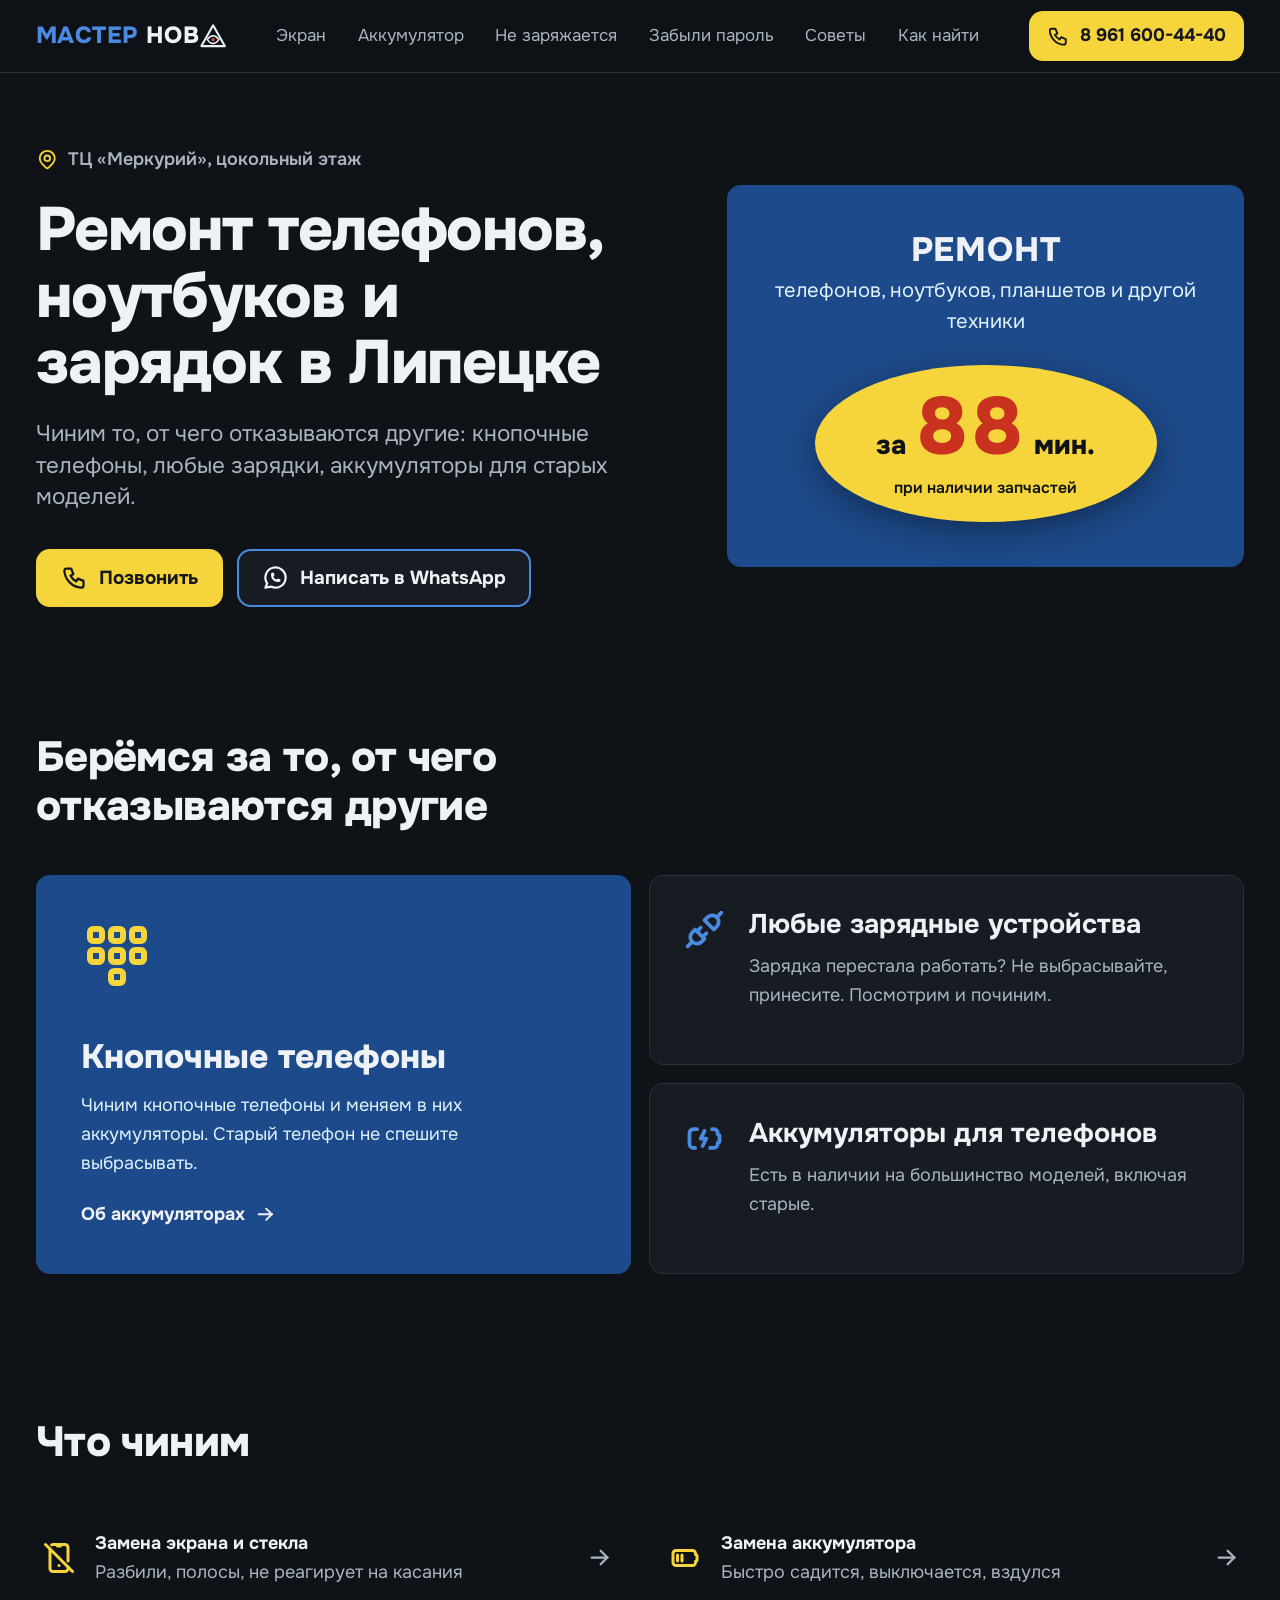
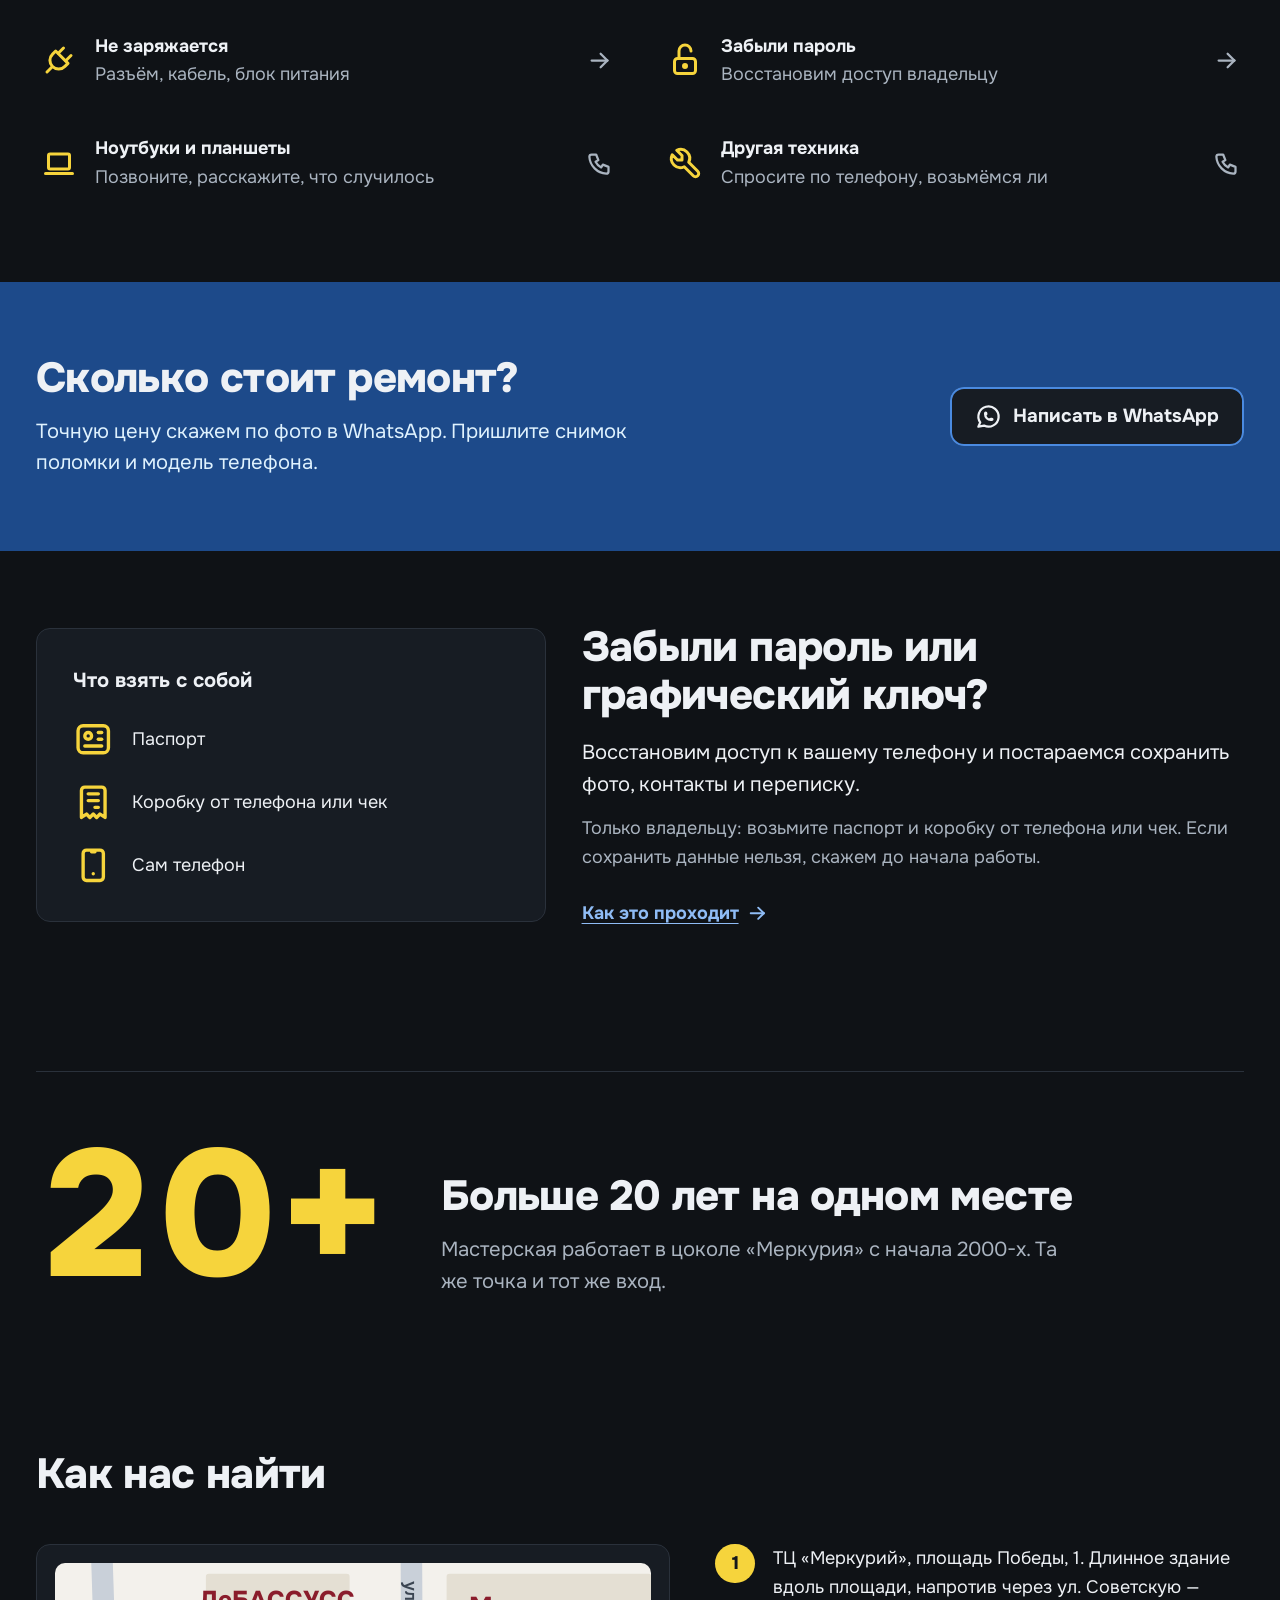
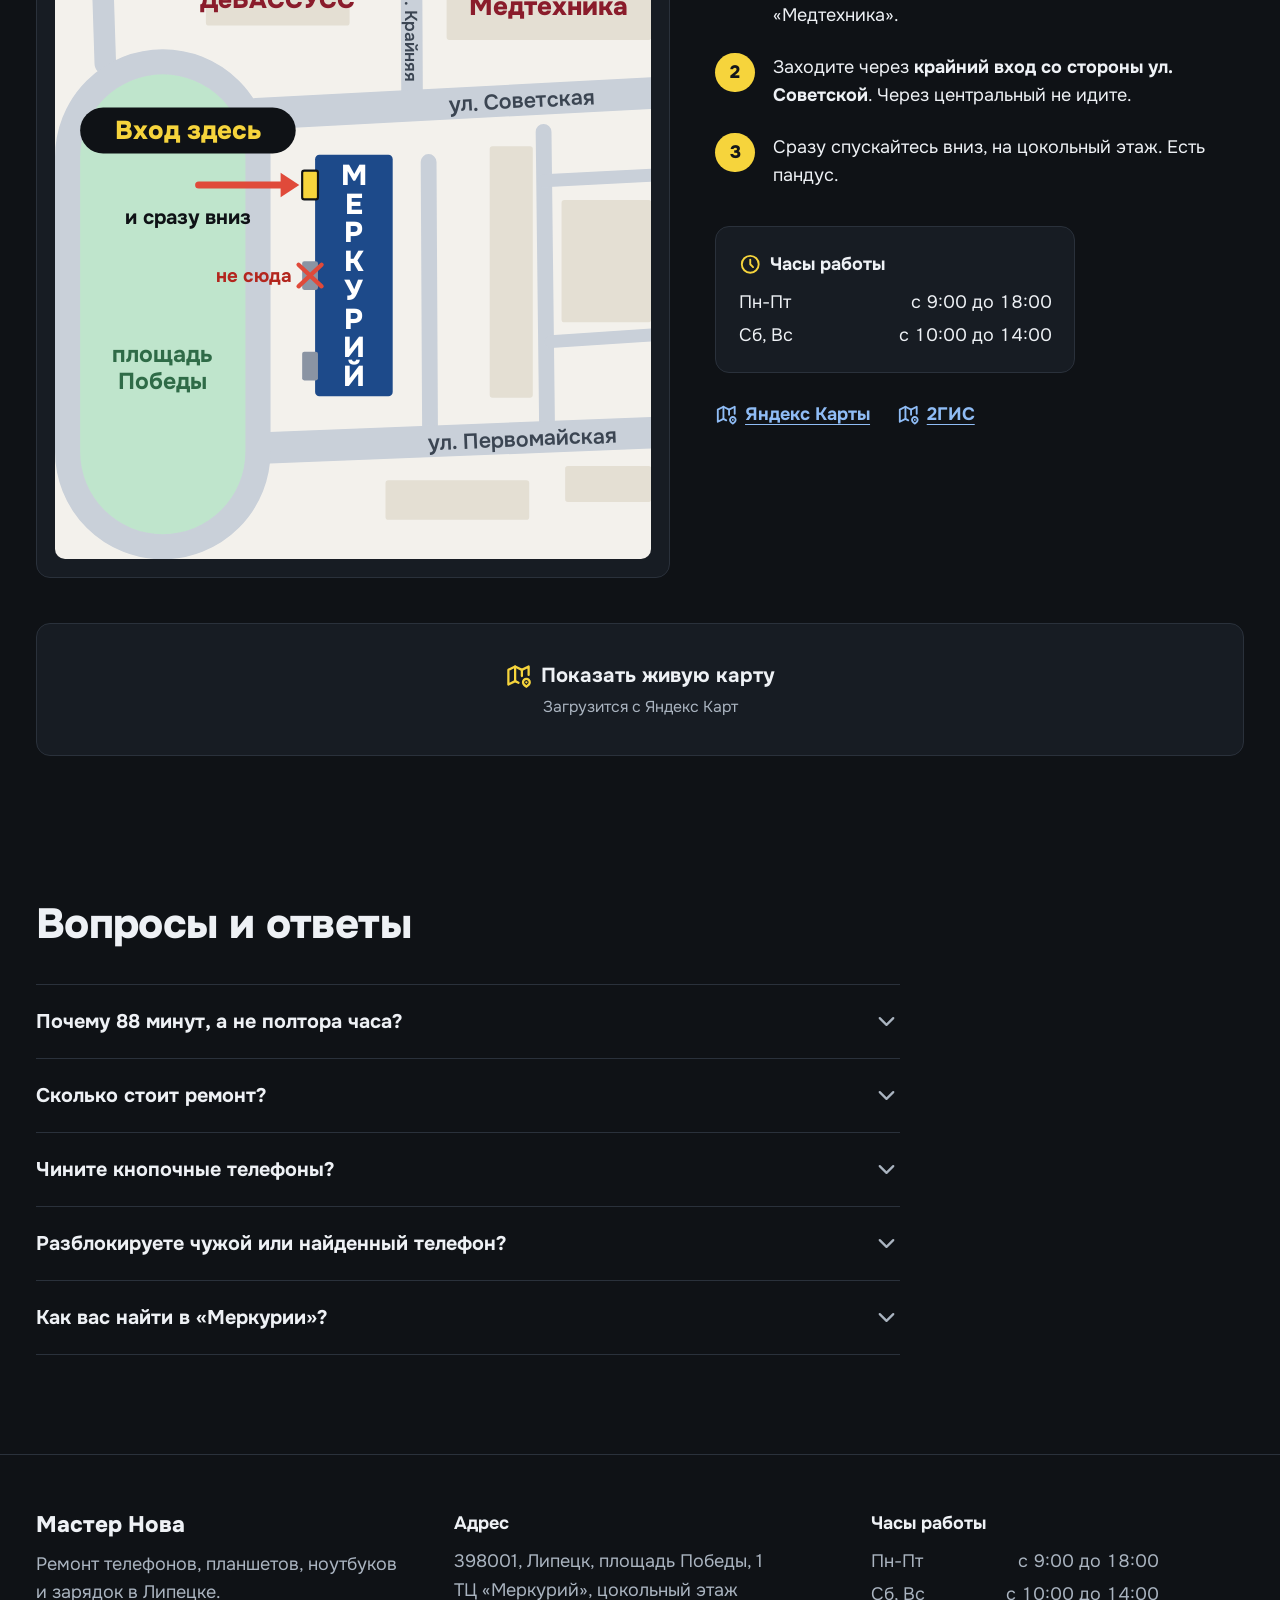
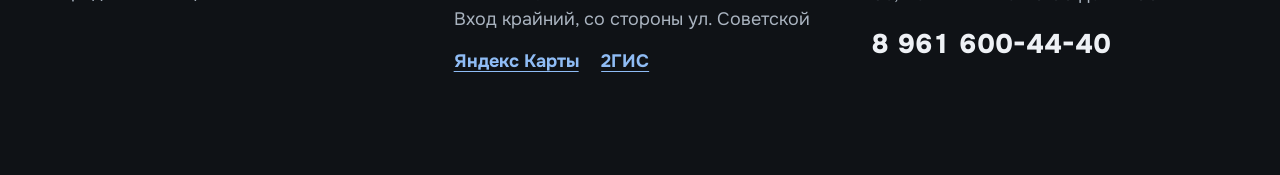
==== commit acdc12fd: "Обновление сайта 07.10.2026 17:30 МСК" ====
--- a/index.html
+++ b/index.html
@@ -687,42 +687,71 @@
   <h2 id="find-title" class="h2">Как нас найти</h2>
   <div class="mt-10 grid gap-10 md:grid-cols-[1.2fr_1fr] md:items-start">
     <figure class="rounded-box border border-line bg-panel p-3 md:p-4">
-      <svg viewBox="0 0 600 420" class="w-full h-auto" role="img" aria-labelledby="map-t map-d">
+      <!-- Схема по образцу, одобренному братом 01.05.2026 (сообщение 237315): координаты взяты с той картинки -->
+      <svg viewBox="360 95 830 830" class="w-full h-auto rounded-[10px]" role="img" aria-labelledby="map-t map-d">
         <title id="map-t">Схема: как пройти в «Мастер Нова»</title>
-        <desc id="map-d">ТЦ «Меркурий» стоит у площади Победы между улицами Советской и Первомайской. Нужен крайний вход со стороны улицы Советской, от него сразу вниз на цокольный этаж.</desc>
-        <rect width="600" height="420" rx="10" fill="#141920"/>
+        <desc id="map-d">ТЦ «Меркурий» — длинное здание у площади Победы, между улицами Советской и Первомайской. Через улицу Советскую напротив — «ДеБАССУСС» и «Медтехника». У здания три входа со стороны площади. Нужен крайний, ближний к улице Советской, от него сразу вниз на цокольный этаж. Центральный вход — не тот.</desc>
+        <rect x="360" y="95" width="830" height="830" fill="#f3f1ec"/>
+        <!-- кварталы -->
+        <g fill="#e4dfd3">
+          <rect x="570" y="110" width="200" height="72" rx="4"/>
+          <rect x="905" y="110" width="285" height="92" rx="4"/>
+          <rect x="965" y="350" width="60" height="350" rx="4"/>
+          <rect x="1065" y="425" width="125" height="170" rx="4"/>
+          <rect x="820" y="815" width="200" height="55" rx="4"/>
+          <rect x="1070" y="795" width="120" height="50" rx="4"/>
+        </g>
         <!-- улицы -->
-        <rect x="0" y="58" width="600" height="26" fill="#2a313b"/>
-        <rect x="0" y="352" width="600" height="26" fill="#2a313b"/>
-        <rect x="214" y="58" width="22" height="320" fill="#2a313b"/>
-        <text x="590" y="48" text-anchor="end" fill="#aab4c0" font-size="17" font-weight="600">ул. Советская</text>
-        <text x="590" y="404" text-anchor="end" fill="#aab4c0" font-size="17" font-weight="600">ул. Первомайская</text>
+        <g fill="none" stroke="#c9d0d9" stroke-linecap="round">
+          <line x1="425" y1="80" x2="430" y2="235" stroke-width="30"/>
+          <line x1="856" y1="80" x2="857" y2="290" stroke-width="30"/>
+          <line x1="880" y1="372" x2="882" y2="752" stroke-width="22"/>
+          <line x1="1040" y1="330" x2="1045" y2="757" stroke-width="22"/>
+          <line x1="1040" y1="398" x2="1200" y2="390" stroke-width="18"/>
+          <line x1="1050" y1="622" x2="1200" y2="612" stroke-width="18"/>
+          <line x1="640" y1="305" x2="1210" y2="275" stroke-width="44"/>
+          <line x1="650" y1="770" x2="1210" y2="748" stroke-width="44"/>
+          <rect x="378" y="233" width="264" height="674" rx="132" stroke-width="36"/>
+        </g>
+        <g fill="#3b4552" font-size="30" font-weight="600" dominant-baseline="central" text-anchor="middle">
+          <text x="1010" y="287" transform="rotate(-3 1010 287)">ул. Советская</text>
+          <text x="1010" y="758" transform="rotate(-2.3 1010 758)">ул. Первомайская</text>
+          <text x="856" y="190" font-size="24" transform="rotate(90 856 190)">ул. Крайняя</text>
+        </g>
         <!-- площадь -->
-        <rect x="34" y="110" width="150" height="216" rx="72" fill="#1d3a2b"/>
-        <text x="109" y="212" text-anchor="middle" fill="#9fd3b2" font-size="16" font-weight="600">площадь</text>
-        <text x="109" y="232" text-anchor="middle" fill="#9fd3b2" font-size="16" font-weight="600">Победы</text>
-        <!-- Меркурий -->
-        <rect x="292" y="136" width="70" height="196" rx="6" fill="#1d4a8a" stroke="#4a8ae0" stroke-width="2"/>
-        <text x="327" y="234" text-anchor="middle" fill="#eef1f5" font-size="18" font-weight="800" letter-spacing="3" transform="rotate(90 327 234)">МЕРКУРИЙ</text>
-        <!-- входы: нужный жёлтый, центральный зачёркнут -->
-        <rect x="282" y="146" width="12" height="24" rx="2" fill="#f6d43c"/>
-        <rect x="282" y="222" width="12" height="24" rx="2" fill="#5b6573"/>
-        <path d="M276 226l24 16M300 226l-24 16" stroke="#e04a3a" stroke-width="3" stroke-linecap="round"/>
-        <rect x="282" y="298" width="12" height="24" rx="2" fill="#5b6573"/>
-        <!-- подпись входа -->
-        <path d="M250 114 C262 124 268 140 276 154" fill="none" stroke="#f6d43c" stroke-width="3" stroke-linecap="round"/>
-        <path d="M268 148l9 8 1-12" fill="none" stroke="#f6d43c" stroke-width="3" stroke-linecap="round" stroke-linejoin="round"/>
-        <text x="246" y="106" fill="#f6d43c" font-size="17" font-weight="800">Вход здесь</text>
-        <text x="380" y="164" fill="#eef1f5" font-size="16" font-weight="600">крайний вход,</text>
-        <text x="380" y="184" fill="#eef1f5" font-size="16" font-weight="600">сразу вниз</text>
-        <text x="380" y="240" fill="#aab4c0" font-size="15">центральный</text>
-        <text x="380" y="258" fill="#aab4c0" font-size="15">вход: не сюда</text>
+        <rect x="395" y="250" width="230" height="640" rx="115" fill="#bfe5cc"/>
+        <g fill="#2f6b47" font-size="32" font-weight="700" text-anchor="middle">
+          <text x="510" y="650">площадь</text>
+          <text x="510" y="688">Победы</text>
+        </g>
+        <!-- ориентиры напротив, через Советскую -->
+        <g fill="#8a1c2b" font-size="36" font-weight="800" text-anchor="middle" dominant-baseline="central">
+          <text x="670" y="146" font-size="34">ДеБАССУСС</text>
+          <text x="1047" y="156">Медтехника</text>
+        </g>
+        <!-- Меркурий: подпись сверху вниз, синим, как на самом здании -->
+        <rect x="722" y="362" width="108" height="336" rx="6" fill="#1d4a8a"/>
+        <text x="776" y="404" fill="#fff" font-size="40" font-weight="800" text-anchor="middle">
+          <tspan x="776">М</tspan><tspan x="776" dy="40">Е</tspan><tspan x="776" dy="40">Р</tspan><tspan x="776" dy="40">К</tspan><tspan x="776" dy="40">У</tspan><tspan x="776" dy="40">Р</tspan><tspan x="776" dy="40">И</tspan><tspan x="776" dy="40">Й</tspan>
+        </text>
+        <!-- три входа со стороны площади: нужный жёлтый, центральный зачёркнут -->
+        <rect x="704" y="384" width="22" height="40" rx="3" fill="#f6d43c" stroke="#0f1216" stroke-width="3"/>
+        <rect x="704" y="510" width="22" height="40" rx="3" fill="#8a94a3"/>
+        <path d="M699 515l32 30M731 515l-32 30" stroke="#e04a3a" stroke-width="6" stroke-linecap="round"/>
+        <rect x="704" y="636" width="22" height="40" rx="3" fill="#8a94a3"/>
+        <text x="690" y="530" fill="#b3261e" font-size="26" font-weight="700" text-anchor="end" dominant-baseline="central">не сюда</text>
+        <!-- стрелка и подпись нужного входа -->
+        <line x1="560" y1="404" x2="680" y2="404" stroke="#e04a3a" stroke-width="10" stroke-linecap="round"/>
+        <path d="M700 404l-26-17v34z" fill="#e04a3a"/>
+        <rect x="395" y="296" width="300" height="64" rx="32" fill="#0f1216"/>
+        <text x="545" y="328" fill="#f6d43c" font-size="36" font-weight="800" text-anchor="middle" dominant-baseline="central">Вход здесь</text>
+        <text x="545" y="458" fill="#0f1216" font-size="28" font-weight="700" text-anchor="middle">и сразу вниз</text>
       </svg>
       <figcaption class="sr-only">Схема входа в ТЦ «Меркурий»</figcaption>
     </figure>
     <div>
       <ol class="grid gap-5">
-        <li class="flex gap-4"><span class="step-num">1</span><span>ТЦ «Меркурий», площадь Победы, 1. Длинное здание вдоль площади.</span></li>
+        <li class="flex gap-4"><span class="step-num">1</span><span>ТЦ «Меркурий», площадь Победы, 1. Длинное здание вдоль площади, напротив через ул. Советскую — «Медтехника».</span></li>
         <li class="flex gap-4"><span class="step-num">2</span><span>Заходите через <b>крайний вход со стороны ул. Советской</b>. Через центральный не идите.</span></li>
         <li class="flex gap-4"><span class="step-num">3</span><span>Сразу спускайтесь вниз, на цокольный этаж. Есть пандус.</span></li>
       </ol>
@@ -787,6 +816,41 @@
       </div>
     </div>
   </div>
+  <div class="mt-10 rounded-box border border-line bg-panel overflow-hidden">
+    <button type="button" class="w-full grid place-items-center gap-1 px-5 py-8 text-center hover:bg-line/40" data-live-map="https://yandex.ru/map-widget/v1/?oid=114632558328&amp;ol=biz&amp;z=17">
+      <span class="inline-flex items-center gap-2 text-lg font-bold"><svg class="size-6 text-sun shrink-0" aria-hidden="true" focusable="false"
+  xmlns="http://www.w3.org/2000/svg"
+ 
+ 
+  viewBox="0 0 24 24"
+  fill="none"
+  stroke="currentColor"
+  stroke-width="2"
+  stroke-linecap="round"
+  stroke-linejoin="round"
+ 
+>
+  <path stroke="none" d="M0 0h24v24H0z" fill="none" />
+  <path d="M12 18.5l-3 -1.5l-6 3v-13l6 -3l6 3l6 -3v7.5" />
+  <path d="M9 4v13" />
+  <path d="M15 7v5.5" />
+  <path d="M21.121 20.121a3 3 0 1 0 -4.242 0c.418 .419 1.125 1.045 2.121 1.879c1.051 -.89 1.759 -1.516 2.121 -1.879" />
+  <path d="M19 18v.01" />
+</svg>Показать живую карту</span>
+      <span class="text-sm text-muted">Загрузится с Яндекс Карт</span>
+    </button>
+  </div>
+  <script>
+  // Карта Яндекса грузится только по нажатию: при открытии страницы нет чужих скриптов и cookies
+  document.querySelector('[data-live-map]').addEventListener('click', function () {
+    var f = document.createElement('iframe');
+    f.src = this.dataset.liveMap;
+    f.title = 'Яндекс Карта: «Мастер Нова» в ТЦ «Меркурий»';
+    f.className = 'block w-full h-96 md:h-[28rem] border-0';
+    f.allowFullscreen = true;
+    this.replaceWith(f);
+  });
+  </script>
 </section>
 
 <section class="wrap py-12 md:py-16" aria-labelledby="faq-title">
@@ -949,15 +1013,6 @@
   });
 })();
 </script>
-<script>
-window.YM_ID=113524409;
-window.addEventListener('load',function(){setTimeout(function(){
-(function(m,e,t,r,i,k,a){m[i]=m[i]||function(){(m[i].a=m[i].a||[]).push(arguments)};m[i].l=1*new Date();
-k=e.createElement(t),a=e.getElementsByTagName(t)[0],k.async=1,k.src=r,a.parentNode.insertBefore(k,a)})
-(window,document,'script','https://mc.yandex.ru/metrika/tag.js?id=113524409','ym');
-ym(113524409,'init',{ssr:true,clickmap:true,trackLinks:true,accurateTrackBounce:true,referrer:document.referrer,url:location.href});
-},1500)});
-</script>
-<noscript><div><img src="https://mc.yandex.ru/watch/113524409" style="position:absolute;left:-9999px" alt=""></div></noscript>
+
 </body>
 </html>
--- a/assets/styles.css
+++ b/assets/styles.css
@@ -1,2 +1,2 @@
 /*! tailwindcss v4.3.3 | MIT License | https://tailwindcss.com */
-@layer properties{@supports (((-webkit-hyphens:none)) and (not (margin-trim:inline))) or ((-moz-orient:inline) and (not (color:rgb(from red r g b)))){*,:before,:after,::backdrop{--tw-rotate-x:initial;--tw-rotate-y:initial;--tw-rotate-z:initial;--tw-skew-x:initial;--tw-skew-y:initial;--tw-divide-y-reverse:0;--tw-border-style:solid;--tw-leading:initial;--tw-font-weight:initial;--tw-tracking:initial;--tw-ordinal:initial;--tw-slashed-zero:initial;--tw-numeric-figure:initial;--tw-numeric-spacing:initial;--tw-numeric-fraction:initial;--tw-shadow:0 0 #0000;--tw-shadow-color:initial;--tw-shadow-alpha:100%;--tw-inset-shadow:0 0 #0000;--tw-inset-shadow-color:initial;--tw-inset-shadow-alpha:100%;--tw-ring-color:initial;--tw-ring-shadow:0 0 #0000;--tw-inset-ring-color:initial;--tw-inset-ring-shadow:0 0 #0000;--tw-ring-inset:initial;--tw-ring-offset-width:0px;--tw-ring-offset-color:#fff;--tw-ring-offset-shadow:0 0 #0000;--tw-outline-style:solid;--tw-backdrop-blur:initial;--tw-backdrop-brightness:initial;--tw-backdrop-contrast:initial;--tw-backdrop-grayscale:initial;--tw-backdrop-hue-rotate:initial;--tw-backdrop-invert:initial;--tw-backdrop-opacity:initial;--tw-backdrop-saturate:initial;--tw-backdrop-sepia:initial}}}@layer theme{:root,:host{--font-sans:"Onest", "Segoe UI", Roboto, Arial, sans-serif;--font-mono:ui-monospace, SFMono-Regular, Menlo, Monaco, Consolas, "Liberation Mono", "Courier New", monospace;--color-sky-100:oklch(95.1% .026 236.824);--color-sky-300:oklch(82.8% .111 230.318);--spacing:.25rem;--container-3xl:48rem;--container-4xl:56rem;--text-sm:.875rem;--text-sm--line-height:calc(1.25 / .875);--text-base:1rem;--text-base--line-height:calc(1.5 / 1);--text-lg:1.125rem;--text-lg--line-height:calc(1.75 / 1.125);--text-xl:1.25rem;--text-xl--line-height:calc(1.75 / 1.25);--text-2xl:1.5rem;--text-2xl--line-height:calc(2 / 1.5);--text-3xl:1.875rem;--text-3xl--line-height:calc(2.25 / 1.875);--text-7xl:4.5rem;--text-7xl--line-height:1;--text-8xl:6rem;--text-8xl--line-height:1;--font-weight-semibold:600;--font-weight-bold:700;--font-weight-extrabold:800;--tracking-wide:.025em;--default-transition-duration:.15s;--default-transition-timing-function:cubic-bezier(.4, 0, .2, 1);--default-font-family:var(--font-sans);--default-mono-font-family:var(--font-mono);--color-ink:#0f1216;--color-panel:#171c23;--color-line:#2a313b;--color-text:#eef1f5;--color-muted:#aab4c0;--color-blue:#4a8ae0;--color-blue-deep:#1d4a8a;--color-sun:#f6d43c;--radius-box:14px}}@layer base{*,:after,:before,::backdrop{box-sizing:border-box;border:0 solid;margin:0;padding:0}::file-selector-button{box-sizing:border-box;border:0 solid;margin:0;padding:0}html,:host{-webkit-text-size-adjust:100%;tab-size:4;line-height:1.5;font-family:var(--default-font-family,-apple-system, BlinkMacSystemFont, "Segoe UI", Roboto, "Helvetica Neue", "Noto Sans", Arial, sans-serif, "Apple Color Emoji", "Segoe UI Emoji", "Segoe UI Symbol", "Noto Color Emoji");font-feature-settings:var(--default-font-feature-settings,normal);font-variation-settings:var(--default-font-variation-settings,normal);-webkit-tap-highlight-color:transparent}hr{height:0;color:inherit;border-top-width:1px}abbr:where([title]){-webkit-text-decoration:underline dotted;text-decoration:underline dotted}h1,h2,h3,h4,h5,h6{font-size:inherit;font-weight:inherit}a{color:inherit;-webkit-text-decoration:inherit;-webkit-text-decoration:inherit;-webkit-text-decoration:inherit;text-decoration:inherit}b,strong{font-weight:bolder}code,kbd,samp,pre{font-family:var(--default-mono-font-family,ui-monospace, SFMono-Regular, Menlo, Monaco, Consolas, "Liberation Mono", "Courier New", monospace);font-feature-settings:var(--default-mono-font-feature-settings,normal);font-variation-settings:var(--default-mono-font-variation-settings,normal);font-size:1em}small{font-size:80%}sub,sup{vertical-align:baseline;font-size:75%;line-height:0;position:relative}sub{bottom:-.25em}sup{top:-.5em}table{text-indent:0;border-color:inherit;border-collapse:collapse}:-moz-focusring:where(:not(iframe)){outline:auto}progress{vertical-align:baseline}summary{display:list-item}ol,ul,menu{list-style:none}img,svg,video,canvas,audio,iframe,embed,object{vertical-align:middle;display:block}img,video{max-width:100%;height:auto}button,input,select,optgroup,textarea{font:inherit;font-feature-settings:inherit;font-variation-settings:inherit;letter-spacing:inherit;color:inherit;opacity:1;background-color:#0000;border-radius:0}::file-selector-button{font:inherit;font-feature-settings:inherit;font-variation-settings:inherit;letter-spacing:inherit;color:inherit;opacity:1;background-color:#0000;border-radius:0}:where(select:is([multiple],[size])) optgroup{font-weight:bolder}:where(select:is([multiple],[size])) optgroup option{padding-inline-start:20px}::file-selector-button{margin-inline-end:4px}::placeholder{opacity:1}@supports (not ((-webkit-appearance:-apple-pay-button))) or (contain-intrinsic-size:1px){::placeholder{color:currentColor}@supports (color:color-mix(in lab, red, red)){::placeholder{color:color-mix(in oklab, currentcolor 50%, transparent)}}}textarea{resize:vertical}::-webkit-search-decoration{-webkit-appearance:none}::-webkit-date-and-time-value{min-height:1lh;text-align:inherit}::-webkit-datetime-edit{display:inline-flex}::-webkit-datetime-edit-fields-wrapper{padding:0}::-webkit-datetime-edit{padding-block:0}::-webkit-datetime-edit-year-field{padding-block:0}::-webkit-datetime-edit-month-field{padding-block:0}::-webkit-datetime-edit-day-field{padding-block:0}::-webkit-datetime-edit-hour-field{padding-block:0}::-webkit-datetime-edit-minute-field{padding-block:0}::-webkit-datetime-edit-second-field{padding-block:0}::-webkit-datetime-edit-millisecond-field{padding-block:0}::-webkit-datetime-edit-meridiem-field{padding-block:0}::-webkit-calendar-picker-indicator{line-height:1}:-moz-ui-invalid{box-shadow:none}button,input:where([type=button],[type=reset],[type=submit]){appearance:button}::file-selector-button{appearance:button}::-webkit-inner-spin-button{height:auto}::-webkit-outer-spin-button{height:auto}[hidden]:where(:not([hidden=until-found])){display:none!important}html{scroll-behavior:smooth;scroll-padding-top:88px;font-size:18px}body{line-height:1.6}::selection{background:var(--color-sun);color:var(--color-ink)}:focus-visible{outline:3px solid var(--color-sun);outline-offset:3px;border-radius:6px}@media (prefers-reduced-motion:reduce){html{scroll-behavior:auto}}}@layer components{.logo{letter-spacing:.02em;color:var(--color-text);align-items:flex-end;gap:.45rem;font-size:1.3rem;font-weight:800;line-height:1;display:inline-flex}.logo-eye{width:1.12em;height:1em;color:var(--color-text);margin-left:.04em}.btn{border-radius:var(--radius-box);white-space:nowrap;justify-content:center;align-items:center;gap:.6rem;min-height:3.25rem;padding:.7rem 1.4rem;font-size:1.05rem;font-weight:700;line-height:1.2;transition:transform .15s,background-color .15s;display:inline-flex}.btn:active{transform:translateY(1px)scale(.99)}.btn-sm{min-height:2.75rem;padding:.5rem 1rem;font-size:1rem}.btn-call{background:var(--color-sun);color:#14171b}.btn-call:hover{background:#ffe066}.btn-wa{background:var(--color-panel);color:var(--color-text);box-shadow:inset 0 0 0 2px var(--color-blue)}.btn-wa:hover{background:#1f2630}.nav-link{color:var(--color-muted)}.nav-link:hover{color:var(--color-text)}.link-arrow{color:#8fbcf5;text-underline-offset:4px;align-items:center;gap:.4rem;font-weight:700;text-decoration:underline;text-decoration-thickness:1px;display:inline-flex}.link-arrow:hover{color:var(--color-text)}.menu{position:relative}.menu-btn{border-radius:var(--radius-box);cursor:pointer;place-items:center;width:3rem;height:3rem;list-style:none;display:grid}.menu-btn::-webkit-details-marker{display:none}.menu-btn:hover{background:var(--color-panel)}.menu-panel{border-radius:var(--radius-box);background:var(--color-panel);border:1px solid var(--color-line);width:min(18rem,100vw - 2rem);padding:.5rem;display:grid;position:absolute;top:3.5rem;right:0;box-shadow:0 18px 40px #00000073}.menu-panel a{border-radius:10px;padding:.8rem 1rem;font-weight:600}.menu-panel a:hover{background:#222a35}.faq summary{cursor:pointer;justify-content:space-between;align-items:center;gap:1rem;padding:1.15rem 0;font-size:1.1rem;font-weight:700;list-style:none;display:flex}.faq summary::-webkit-details-marker{display:none}.faq-a{color:var(--color-muted);max-width:62ch;padding-bottom:1.25rem}.faq-a a{color:#8fbcf5;text-underline-offset:3px;text-decoration:underline}.service-row{border-radius:10px;align-items:center;gap:1rem;padding:1rem .25rem;display:flex}.service-row:hover{background:var(--color-panel)}.step-num{background:var(--color-sun);color:#14171b;border-radius:999px;flex:none;place-items:center;width:2.2rem;height:2.2rem;font-weight:800;display:grid}.article-card{border-radius:var(--radius-box);background:var(--color-panel);border:1px solid var(--color-line);height:100%;padding:1.5rem;display:block}.article-card:hover{border-color:var(--color-blue)}.prose-nova{max-width:68ch}.prose-nova>*+*{margin-top:1.1em}.prose-nova h2{margin-top:2em;font-size:1.5rem;font-weight:800;line-height:1.25}.prose-nova h3{margin-top:1.6em;font-size:1.2rem;font-weight:700}.prose-nova ul,.prose-nova ol{padding-left:1.3em}.prose-nova ul{list-style:outside}.prose-nova ol{list-style:decimal}.prose-nova li+li{margin-top:.4em}.prose-nova li::marker{color:var(--color-sun)}.prose-nova a{color:#8fbcf5;text-underline-offset:3px;text-decoration:underline}.prose-nova strong{color:var(--color-text)}.prose-nova .note{border-radius:var(--radius-box);background:var(--color-panel);border-left:4px solid var(--color-sun);padding:1rem 1.25rem}}@layer utilities{.sr-only{clip-path:inset(50%);white-space:nowrap;border-width:0;width:1px;height:1px;margin:-1px;padding:0;position:absolute;overflow:hidden}.fixed{position:fixed}.static{position:static}.sticky{position:sticky}.inset-x-0{inset-inline:0}.top-0{top:0}.bottom-0{bottom:0}.z-40{z-index:40}.wrap{width:100%;max-width:72rem;margin-inline:auto;padding-inline:1rem}@media (min-width:48rem){.wrap{padding-inline:2rem}}.mx-auto{margin-inline:auto}.mt-0\.5{margin-top:calc(var(--spacing) * .5)}.mt-1{margin-top:var(--spacing)}.mt-2{margin-top:calc(var(--spacing) * 2)}.mt-3{margin-top:calc(var(--spacing) * 3)}.mt-4{margin-top:calc(var(--spacing) * 4)}.mt-5{margin-top:calc(var(--spacing) * 5)}.mt-6{margin-top:calc(var(--spacing) * 6)}.mt-8{margin-top:calc(var(--spacing) * 8)}.mt-10{margin-top:calc(var(--spacing) * 10)}.mb-2{margin-bottom:calc(var(--spacing) * 2)}.ml-auto{margin-left:auto}.block{display:block}.flex{display:flex}.grid{display:grid}.hidden{display:none}.inline{display:inline}.inline-flex{display:inline-flex}.size-5{width:calc(var(--spacing) * 5);height:calc(var(--spacing) * 5)}.size-6{width:calc(var(--spacing) * 6);height:calc(var(--spacing) * 6)}.size-7{width:calc(var(--spacing) * 7);height:calc(var(--spacing) * 7)}.size-8{width:calc(var(--spacing) * 8);height:calc(var(--spacing) * 8)}.size-9{width:calc(var(--spacing) * 9);height:calc(var(--spacing) * 9)}.size-10{width:calc(var(--spacing) * 10);height:calc(var(--spacing) * 10)}.size-12{width:calc(var(--spacing) * 12);height:calc(var(--spacing) * 12)}.size-16{width:calc(var(--spacing) * 16);height:calc(var(--spacing) * 16)}.h-16{height:calc(var(--spacing) * 16)}.h-auto{height:auto}.w-full{width:100%}.max-w-3xl{max-width:var(--container-3xl)}.max-w-4xl{max-width:var(--container-4xl)}.max-w-64{max-width:calc(var(--spacing) * 64)}.max-w-80{max-width:calc(var(--spacing) * 80)}.max-w-\[19rem\]{max-width:19rem}.max-w-\[20ch\]{max-width:20ch}.max-w-\[22ch\]{max-width:22ch}.max-w-\[24ch\]{max-width:24ch}.max-w-\[38ch\]{max-width:38ch}.max-w-\[44ch\]{max-width:44ch}.max-w-\[46ch\]{max-width:46ch}.max-w-\[48ch\]{max-width:48ch}.max-w-\[52ch\]{max-width:52ch}.max-w-\[56ch\]{max-width:56ch}.shrink-0{flex-shrink:0}.transform{transform:var(--tw-rotate-x,) var(--tw-rotate-y,) var(--tw-rotate-z,) var(--tw-skew-x,) var(--tw-skew-y,)}.grid-cols-2{grid-template-columns:repeat(2,minmax(0,1fr))}.flex-col{flex-direction:column}.flex-wrap{flex-wrap:wrap}.items-baseline{align-items:baseline}.items-center{align-items:center}.items-end{align-items:flex-end}.items-start{align-items:flex-start}.justify-between{justify-content:space-between}.justify-center{justify-content:center}.gap-1{gap:var(--spacing)}.gap-2{gap:calc(var(--spacing) * 2)}.gap-3{gap:calc(var(--spacing) * 3)}.gap-4{gap:calc(var(--spacing) * 4)}.gap-5{gap:calc(var(--spacing) * 5)}.gap-6{gap:calc(var(--spacing) * 6)}.gap-7{gap:calc(var(--spacing) * 7)}.gap-8{gap:calc(var(--spacing) * 8)}.gap-10{gap:calc(var(--spacing) * 10)}.gap-x-5{column-gap:calc(var(--spacing) * 5)}.gap-x-6{column-gap:calc(var(--spacing) * 6)}.gap-x-10{column-gap:calc(var(--spacing) * 10)}.gap-y-2{row-gap:calc(var(--spacing) * 2)}.gap-y-3{row-gap:calc(var(--spacing) * 3)}.gap-y-6{row-gap:calc(var(--spacing) * 6)}:where(.divide-y>:not(:last-child)){--tw-divide-y-reverse:0;border-bottom-style:var(--tw-border-style);border-top-style:var(--tw-border-style);border-top-width:calc(1px * var(--tw-divide-y-reverse));border-bottom-width:calc(1px * calc(1 - var(--tw-divide-y-reverse)))}:where(.divide-line>:not(:last-child)){border-color:var(--color-line)}.rounded-\[50\%\]{border-radius:50%}.rounded-box{border-radius:var(--radius-box)}.border{border-style:var(--tw-border-style);border-width:1px}.border-y{border-block-style:var(--tw-border-style);border-block-width:1px}.border-t{border-top-style:var(--tw-border-style);border-top-width:1px}.border-b{border-bottom-style:var(--tw-border-style);border-bottom-width:1px}.border-line{border-color:var(--color-line)}.bg-blue-deep{background-color:var(--color-blue-deep)}.bg-ink{background-color:var(--color-ink)}.bg-ink\/95{background-color:#0f1216f2}@supports (color:color-mix(in lab, red, red)){.bg-ink\/95{background-color:color-mix(in oklab, var(--color-ink) 95%, transparent)}}.bg-panel{background-color:var(--color-panel)}.bg-sun{background-color:var(--color-sun)}.p-2{padding:calc(var(--spacing) * 2)}.p-3{padding:calc(var(--spacing) * 3)}.p-5{padding:calc(var(--spacing) * 5)}.p-6{padding:calc(var(--spacing) * 6)}.p-7{padding:calc(var(--spacing) * 7)}.px-2{padding-inline:calc(var(--spacing) * 2)}.px-6{padding-inline:calc(var(--spacing) * 6)}.py-5{padding-block:calc(var(--spacing) * 5)}.py-8{padding-block:calc(var(--spacing) * 8)}.py-10{padding-block:calc(var(--spacing) * 10)}.py-12{padding-block:calc(var(--spacing) * 12)}.py-14{padding-block:calc(var(--spacing) * 14)}.py-20{padding-block:calc(var(--spacing) * 20)}.pt-6{padding-top:calc(var(--spacing) * 6)}.pt-10{padding-top:calc(var(--spacing) * 10)}.pt-12{padding-top:calc(var(--spacing) * 12)}.pb-2{padding-bottom:calc(var(--spacing) * 2)}.pb-6{padding-bottom:calc(var(--spacing) * 6)}.pb-10{padding-bottom:calc(var(--spacing) * 10)}.pb-14{padding-bottom:calc(var(--spacing) * 14)}.pb-28{padding-bottom:calc(var(--spacing) * 28)}.text-center{text-align:center}.font-sans{font-family:var(--font-sans)}.h1{letter-spacing:-.02em;text-wrap:balance;font-size:clamp(2rem,1.3rem + 3vw,3.4rem);font-weight:800;line-height:1.08}.h2{letter-spacing:-.015em;text-wrap:balance;font-size:clamp(1.6rem,1.2rem + 1.6vw,2.4rem);font-weight:800;line-height:1.15}.text-2xl{font-size:var(--text-2xl);line-height:var(--tw-leading,var(--text-2xl--line-height))}.text-7xl{font-size:var(--text-7xl);line-height:var(--tw-leading,var(--text-7xl--line-height))}.text-base{font-size:var(--text-base);line-height:var(--tw-leading,var(--text-base--line-height))}.text-lg{font-size:var(--text-lg);line-height:var(--tw-leading,var(--text-lg--line-height))}.text-sm{font-size:var(--text-sm);line-height:var(--tw-leading,var(--text-sm--line-height))}.text-xl{font-size:var(--text-xl);line-height:var(--tw-leading,var(--text-xl--line-height))}.text-\[7rem\]{font-size:7rem}.text-\[17px\]{font-size:17px}.leading-none{--tw-leading:1;line-height:1}.font-bold{--tw-font-weight:var(--font-weight-bold);font-weight:var(--font-weight-bold)}.font-extrabold{--tw-font-weight:var(--font-weight-extrabold);font-weight:var(--font-weight-extrabold)}.font-semibold{--tw-font-weight:var(--font-weight-semibold);font-weight:var(--font-weight-semibold)}.tracking-wide{--tw-tracking:var(--tracking-wide);letter-spacing:var(--tracking-wide)}.whitespace-nowrap{white-space:nowrap}.text-\[\#c8321f\]{color:#c8321f}.text-blue{color:var(--color-blue)}.text-ink{color:var(--color-ink)}.text-muted{color:var(--color-muted)}.text-sky-100{color:var(--color-sky-100)}.text-sun{color:var(--color-sun)}.text-text{color:var(--color-text)}.not-italic{font-style:normal}.tabular-nums{--tw-numeric-spacing:tabular-nums;font-variant-numeric:var(--tw-ordinal,) var(--tw-slashed-zero,) var(--tw-numeric-figure,) var(--tw-numeric-spacing,) var(--tw-numeric-fraction,)}.underline-offset-4{text-underline-offset:4px}.antialiased{-webkit-font-smoothing:antialiased;-moz-osx-font-smoothing:grayscale}.shadow-\[0_10px_30px_rgb\(0_0_0\/\.35\)\]{--tw-shadow:0 10px 30px var(--tw-shadow-color,#00000059);box-shadow:var(--tw-inset-shadow), var(--tw-inset-ring-shadow), var(--tw-ring-offset-shadow), var(--tw-ring-shadow), var(--tw-shadow)}.outline{outline-style:var(--tw-outline-style);outline-width:1px}.backdrop-blur{--tw-backdrop-blur:blur(8px);-webkit-backdrop-filter:var(--tw-backdrop-blur,) var(--tw-backdrop-brightness,) var(--tw-backdrop-contrast,) var(--tw-backdrop-grayscale,) var(--tw-backdrop-hue-rotate,) var(--tw-backdrop-invert,) var(--tw-backdrop-opacity,) var(--tw-backdrop-saturate,) var(--tw-backdrop-sepia,);backdrop-filter:var(--tw-backdrop-blur,) var(--tw-backdrop-brightness,) var(--tw-backdrop-contrast,) var(--tw-backdrop-grayscale,) var(--tw-backdrop-hue-rotate,) var(--tw-backdrop-invert,) var(--tw-backdrop-opacity,) var(--tw-backdrop-saturate,) var(--tw-backdrop-sepia,)}.transition-transform{transition-property:transform,translate,scale,rotate;transition-timing-function:var(--tw-ease,var(--default-transition-timing-function));transition-duration:var(--tw-duration,var(--default-transition-duration))}.group-open\:rotate-180:is(:where(.group):is([open],:popover-open,:open) *){rotate:180deg}@media (hover:hover){.group-hover\:text-sky-300:is(:where(.group):hover *){color:var(--color-sky-300)}.hover\:border-blue:hover{border-color:var(--color-blue)}.hover\:bg-\[\#22559c\]:hover{background-color:#22559c}.hover\:text-sun:hover{color:var(--color-sun)}.hover\:text-text:hover{color:var(--color-text)}.hover\:underline:hover{text-decoration-line:underline}}.focus\:not-sr-only:focus{clip-path:none;white-space:normal;width:auto;height:auto;margin:0;padding:0;position:static;overflow:visible}.focus\:fixed:focus{position:fixed}.focus\:top-3:focus{top:calc(var(--spacing) * 3)}.focus\:left-3:focus{left:calc(var(--spacing) * 3)}.focus\:z-50:focus{z-index:50}.focus\:rounded-box:focus{border-radius:var(--radius-box)}.focus\:bg-sun:focus{background-color:var(--color-sun)}.focus\:px-4:focus{padding-inline:calc(var(--spacing) * 4)}.focus\:py-2:focus{padding-block:calc(var(--spacing) * 2)}.focus\:text-ink:focus{color:var(--color-ink)}@media (min-width:40rem){.sm\:flex{display:flex}.sm\:grid-cols-2{grid-template-columns:repeat(2,minmax(0,1fr))}.sm\:flex-wrap{flex-wrap:wrap}}@media (min-width:48rem){.md\:order-1{order:1}.md\:order-2{order:2}.md\:row-span-2{grid-row:span 2/span 2}.md\:hidden{display:none}.md\:inline-flex{display:inline-flex}.md\:h-\[72px\]{height:72px}.md\:grid-cols-1{grid-template-columns:repeat(1,minmax(0,1fr))}.md\:grid-cols-2{grid-template-columns:repeat(2,minmax(0,1fr))}.md\:grid-cols-3{grid-template-columns:repeat(3,minmax(0,1fr))}.md\:grid-cols-\[1\.2fr_1fr\]{grid-template-columns:1.2fr 1fr}.md\:grid-cols-\[1\.3fr_1fr\]{grid-template-columns:1.3fr 1fr}.md\:grid-cols-\[1\.4fr_1fr\]{grid-template-columns:1.4fr 1fr}.md\:grid-cols-\[1\.25fr_1fr\]{grid-template-columns:1.25fr 1fr}.md\:grid-cols-\[1fr_1\.3fr\]{grid-template-columns:1fr 1.3fr}.md\:grid-cols-\[auto_1fr\]{grid-template-columns:auto 1fr}.md\:grid-rows-2{grid-template-rows:repeat(2,minmax(0,1fr))}.md\:flex-row{flex-direction:row}.md\:items-center{align-items:center}.md\:items-end{align-items:flex-end}.md\:items-start{align-items:flex-start}.md\:justify-between{justify-content:space-between}.md\:gap-12{gap:calc(var(--spacing) * 12)}.md\:p-4{padding:calc(var(--spacing) * 4)}.md\:p-8{padding:calc(var(--spacing) * 8)}.md\:p-9{padding:calc(var(--spacing) * 9)}.md\:p-10{padding:calc(var(--spacing) * 10)}.md\:px-12{padding-inline:calc(var(--spacing) * 12)}.md\:py-12{padding-block:calc(var(--spacing) * 12)}.md\:py-14{padding-block:calc(var(--spacing) * 14)}.md\:py-16{padding-block:calc(var(--spacing) * 16)}.md\:py-28{padding-block:calc(var(--spacing) * 28)}.md\:pt-16{padding-top:calc(var(--spacing) * 16)}.md\:pb-10{padding-bottom:calc(var(--spacing) * 10)}.md\:pb-12{padding-bottom:calc(var(--spacing) * 12)}.md\:pb-14{padding-bottom:calc(var(--spacing) * 14)}.md\:pb-20{padding-bottom:calc(var(--spacing) * 20)}.md\:text-2xl{font-size:var(--text-2xl);line-height:var(--tw-leading,var(--text-2xl--line-height))}.md\:text-3xl{font-size:var(--text-3xl);line-height:var(--tw-leading,var(--text-3xl--line-height))}.md\:text-8xl{font-size:var(--text-8xl);line-height:var(--tw-leading,var(--text-8xl--line-height))}.md\:text-lg{font-size:var(--text-lg);line-height:var(--tw-leading,var(--text-lg--line-height))}.md\:text-xl{font-size:var(--text-xl);line-height:var(--tw-leading,var(--text-xl--line-height))}.md\:text-\[10rem\]{font-size:10rem}}@media (min-width:64rem){.lg\:block{display:block}.lg\:hidden{display:none}}}@font-face{font-family:Onest;font-style:normal;font-weight:400 800;font-display:swap;src:url(/fonts/onest-cyrillic.woff2)format("woff2");unicode-range:U+301,U+400-45F,U+490-491,U+4B0-4B1,U+2116}@font-face{font-family:Onest;font-style:normal;font-weight:400 800;font-display:swap;src:url(/fonts/onest-latin-ext.woff2)format("woff2");unicode-range:U+100-2BA,U+2BD-2C5,U+2C7-2CC,U+2CE-2D7,U+2DD-2FF,U+304,U+308,U+329,U+1D00-1DBF,U+1E00-1E9F,U+1EF2-1EFF,U+2020,U+20A0-20AB,U+20AD-20C4,U+2113,U+2C60-2C7F,U+A720-A7FF}@font-face{font-family:Onest;font-style:normal;font-weight:400 800;font-display:swap;src:url(/fonts/onest-latin.woff2)format("woff2");unicode-range:U+??,U+131,U+152-153,U+2BB-2BC,U+2C6,U+2DA,U+2DC,U+304,U+308,U+329,U+2000-206F,U+20AC,U+2122,U+2191,U+2193,U+2212,U+2215,U+FEFF,U+FFFD}@media (prefers-reduced-motion:no-preference){.rise{animation:.6s cubic-bezier(.16,1,.3,1) both rise}.rise-2{animation-delay:80ms}.rise-3{animation-delay:.16s}@keyframes rise{0%{opacity:0;transform:translateY(14px)}}}@property --tw-rotate-x{syntax:"*";inherits:false}@property --tw-rotate-y{syntax:"*";inherits:false}@property --tw-rotate-z{syntax:"*";inherits:false}@property --tw-skew-x{syntax:"*";inherits:false}@property --tw-skew-y{syntax:"*";inherits:false}@property --tw-divide-y-reverse{syntax:"*";inherits:false;initial-value:0}@property --tw-border-style{syntax:"*";inherits:false;initial-value:solid}@property --tw-leading{syntax:"*";inherits:false}@property --tw-font-weight{syntax:"*";inherits:false}@property --tw-tracking{syntax:"*";inherits:false}@property --tw-ordinal{syntax:"*";inherits:false}@property --tw-slashed-zero{syntax:"*";inherits:false}@property --tw-numeric-figure{syntax:"*";inherits:false}@property --tw-numeric-spacing{syntax:"*";inherits:false}@property --tw-numeric-fraction{syntax:"*";inherits:false}@property --tw-shadow{syntax:"*";inherits:false;initial-value:0 0 #0000}@property --tw-shadow-color{syntax:"*";inherits:false}@property --tw-shadow-alpha{syntax:"<percentage>";inherits:false;initial-value:100%}@property --tw-inset-shadow{syntax:"*";inherits:false;initial-value:0 0 #0000}@property --tw-inset-shadow-color{syntax:"*";inherits:false}@property --tw-inset-shadow-alpha{syntax:"<percentage>";inherits:false;initial-value:100%}@property --tw-ring-color{syntax:"*";inherits:false}@property --tw-ring-shadow{syntax:"*";inherits:false;initial-value:0 0 #0000}@property --tw-inset-ring-color{syntax:"*";inherits:false}@property --tw-inset-ring-shadow{syntax:"*";inherits:false;initial-value:0 0 #0000}@property --tw-ring-inset{syntax:"*";inherits:false}@property --tw-ring-offset-width{syntax:"<length>";inherits:false;initial-value:0}@property --tw-ring-offset-color{syntax:"*";inherits:false;initial-value:#fff}@property --tw-ring-offset-shadow{syntax:"*";inherits:false;initial-value:0 0 #0000}@property --tw-outline-style{syntax:"*";inherits:false;initial-value:solid}@property --tw-backdrop-blur{syntax:"*";inherits:false}@property --tw-backdrop-brightness{syntax:"*";inherits:false}@property --tw-backdrop-contrast{syntax:"*";inherits:false}@property --tw-backdrop-grayscale{syntax:"*";inherits:false}@property --tw-backdrop-hue-rotate{syntax:"*";inherits:false}@property --tw-backdrop-invert{syntax:"*";inherits:false}@property --tw-backdrop-opacity{syntax:"*";inherits:false}@property --tw-backdrop-saturate{syntax:"*";inherits:false}@property --tw-backdrop-sepia{syntax:"*";inherits:false}+@layer properties{@supports (((-webkit-hyphens:none)) and (not (margin-trim:inline))) or ((-moz-orient:inline) and (not (color:rgb(from red r g b)))){*,:before,:after,::backdrop{--tw-rotate-x:initial;--tw-rotate-y:initial;--tw-rotate-z:initial;--tw-skew-x:initial;--tw-skew-y:initial;--tw-divide-y-reverse:0;--tw-border-style:solid;--tw-leading:initial;--tw-font-weight:initial;--tw-tracking:initial;--tw-ordinal:initial;--tw-slashed-zero:initial;--tw-numeric-figure:initial;--tw-numeric-spacing:initial;--tw-numeric-fraction:initial;--tw-shadow:0 0 #0000;--tw-shadow-color:initial;--tw-shadow-alpha:100%;--tw-inset-shadow:0 0 #0000;--tw-inset-shadow-color:initial;--tw-inset-shadow-alpha:100%;--tw-ring-color:initial;--tw-ring-shadow:0 0 #0000;--tw-inset-ring-color:initial;--tw-inset-ring-shadow:0 0 #0000;--tw-ring-inset:initial;--tw-ring-offset-width:0px;--tw-ring-offset-color:#fff;--tw-ring-offset-shadow:0 0 #0000;--tw-outline-style:solid;--tw-backdrop-blur:initial;--tw-backdrop-brightness:initial;--tw-backdrop-contrast:initial;--tw-backdrop-grayscale:initial;--tw-backdrop-hue-rotate:initial;--tw-backdrop-invert:initial;--tw-backdrop-opacity:initial;--tw-backdrop-saturate:initial;--tw-backdrop-sepia:initial}}}@layer theme{:root,:host{--font-sans:"Onest", "Segoe UI", Roboto, Arial, sans-serif;--font-mono:ui-monospace, SFMono-Regular, Menlo, Monaco, Consolas, "Liberation Mono", "Courier New", monospace;--color-sky-100:oklch(95.1% .026 236.824);--color-sky-300:oklch(82.8% .111 230.318);--spacing:.25rem;--container-3xl:48rem;--container-4xl:56rem;--text-sm:.875rem;--text-sm--line-height:calc(1.25 / .875);--text-base:1rem;--text-base--line-height:calc(1.5 / 1);--text-lg:1.125rem;--text-lg--line-height:calc(1.75 / 1.125);--text-xl:1.25rem;--text-xl--line-height:calc(1.75 / 1.25);--text-2xl:1.5rem;--text-2xl--line-height:calc(2 / 1.5);--text-3xl:1.875rem;--text-3xl--line-height:calc(2.25 / 1.875);--text-7xl:4.5rem;--text-7xl--line-height:1;--text-8xl:6rem;--text-8xl--line-height:1;--font-weight-semibold:600;--font-weight-bold:700;--font-weight-extrabold:800;--tracking-wide:.025em;--default-transition-duration:.15s;--default-transition-timing-function:cubic-bezier(.4, 0, .2, 1);--default-font-family:var(--font-sans);--default-mono-font-family:var(--font-mono);--color-ink:#0f1216;--color-panel:#171c23;--color-line:#2a313b;--color-text:#eef1f5;--color-muted:#aab4c0;--color-blue:#4a8ae0;--color-blue-deep:#1d4a8a;--color-sun:#f6d43c;--radius-box:14px}}@layer base{*,:after,:before,::backdrop{box-sizing:border-box;border:0 solid;margin:0;padding:0}::file-selector-button{box-sizing:border-box;border:0 solid;margin:0;padding:0}html,:host{-webkit-text-size-adjust:100%;tab-size:4;line-height:1.5;font-family:var(--default-font-family,-apple-system, BlinkMacSystemFont, "Segoe UI", Roboto, "Helvetica Neue", "Noto Sans", Arial, sans-serif, "Apple Color Emoji", "Segoe UI Emoji", "Segoe UI Symbol", "Noto Color Emoji");font-feature-settings:var(--default-font-feature-settings,normal);font-variation-settings:var(--default-font-variation-settings,normal);-webkit-tap-highlight-color:transparent}hr{height:0;color:inherit;border-top-width:1px}abbr:where([title]){-webkit-text-decoration:underline dotted;text-decoration:underline dotted}h1,h2,h3,h4,h5,h6{font-size:inherit;font-weight:inherit}a{color:inherit;-webkit-text-decoration:inherit;-webkit-text-decoration:inherit;-webkit-text-decoration:inherit;text-decoration:inherit}b,strong{font-weight:bolder}code,kbd,samp,pre{font-family:var(--default-mono-font-family,ui-monospace, SFMono-Regular, Menlo, Monaco, Consolas, "Liberation Mono", "Courier New", monospace);font-feature-settings:var(--default-mono-font-feature-settings,normal);font-variation-settings:var(--default-mono-font-variation-settings,normal);font-size:1em}small{font-size:80%}sub,sup{vertical-align:baseline;font-size:75%;line-height:0;position:relative}sub{bottom:-.25em}sup{top:-.5em}table{text-indent:0;border-color:inherit;border-collapse:collapse}:-moz-focusring:where(:not(iframe)){outline:auto}progress{vertical-align:baseline}summary{display:list-item}ol,ul,menu{list-style:none}img,svg,video,canvas,audio,iframe,embed,object{vertical-align:middle;display:block}img,video{max-width:100%;height:auto}button,input,select,optgroup,textarea{font:inherit;font-feature-settings:inherit;font-variation-settings:inherit;letter-spacing:inherit;color:inherit;opacity:1;background-color:#0000;border-radius:0}::file-selector-button{font:inherit;font-feature-settings:inherit;font-variation-settings:inherit;letter-spacing:inherit;color:inherit;opacity:1;background-color:#0000;border-radius:0}:where(select:is([multiple],[size])) optgroup{font-weight:bolder}:where(select:is([multiple],[size])) optgroup option{padding-inline-start:20px}::file-selector-button{margin-inline-end:4px}::placeholder{opacity:1}@supports (not ((-webkit-appearance:-apple-pay-button))) or (contain-intrinsic-size:1px){::placeholder{color:currentColor}@supports (color:color-mix(in lab, red, red)){::placeholder{color:color-mix(in oklab, currentcolor 50%, transparent)}}}textarea{resize:vertical}::-webkit-search-decoration{-webkit-appearance:none}::-webkit-date-and-time-value{min-height:1lh;text-align:inherit}::-webkit-datetime-edit{display:inline-flex}::-webkit-datetime-edit-fields-wrapper{padding:0}::-webkit-datetime-edit{padding-block:0}::-webkit-datetime-edit-year-field{padding-block:0}::-webkit-datetime-edit-month-field{padding-block:0}::-webkit-datetime-edit-day-field{padding-block:0}::-webkit-datetime-edit-hour-field{padding-block:0}::-webkit-datetime-edit-minute-field{padding-block:0}::-webkit-datetime-edit-second-field{padding-block:0}::-webkit-datetime-edit-millisecond-field{padding-block:0}::-webkit-datetime-edit-meridiem-field{padding-block:0}::-webkit-calendar-picker-indicator{line-height:1}:-moz-ui-invalid{box-shadow:none}button,input:where([type=button],[type=reset],[type=submit]){appearance:button}::file-selector-button{appearance:button}::-webkit-inner-spin-button{height:auto}::-webkit-outer-spin-button{height:auto}[hidden]:where(:not([hidden=until-found])){display:none!important}html{scroll-behavior:smooth;scroll-padding-top:88px;font-size:18px}body{line-height:1.6}::selection{background:var(--color-sun);color:var(--color-ink)}:focus-visible{outline:3px solid var(--color-sun);outline-offset:3px;border-radius:6px}@media (prefers-reduced-motion:reduce){html{scroll-behavior:auto}}}@layer components{.logo{letter-spacing:.02em;color:var(--color-text);align-items:flex-end;gap:.45rem;font-size:1.3rem;font-weight:800;line-height:1;display:inline-flex}.logo-eye{width:1.12em;height:1em;color:var(--color-text);margin-left:.04em}.btn{border-radius:var(--radius-box);white-space:nowrap;justify-content:center;align-items:center;gap:.6rem;min-height:3.25rem;padding:.7rem 1.4rem;font-size:1.05rem;font-weight:700;line-height:1.2;transition:transform .15s,background-color .15s;display:inline-flex}.btn:active{transform:translateY(1px)scale(.99)}.btn-sm{min-height:2.75rem;padding:.5rem 1rem;font-size:1rem}.btn-call{background:var(--color-sun);color:#14171b}.btn-call:hover{background:#ffe066}.btn-wa{background:var(--color-panel);color:var(--color-text);box-shadow:inset 0 0 0 2px var(--color-blue)}.btn-wa:hover{background:#1f2630}.nav-link{color:var(--color-muted)}.nav-link:hover{color:var(--color-text)}.link-arrow{color:#8fbcf5;text-underline-offset:4px;align-items:center;gap:.4rem;font-weight:700;text-decoration:underline;text-decoration-thickness:1px;display:inline-flex}.link-arrow:hover{color:var(--color-text)}.menu{position:relative}.menu-btn{border-radius:var(--radius-box);cursor:pointer;place-items:center;width:3rem;height:3rem;list-style:none;display:grid}.menu-btn::-webkit-details-marker{display:none}.menu-btn:hover{background:var(--color-panel)}.menu-panel{border-radius:var(--radius-box);background:var(--color-panel);border:1px solid var(--color-line);width:min(18rem,100vw - 2rem);padding:.5rem;display:grid;position:absolute;top:3.5rem;right:0;box-shadow:0 18px 40px #00000073}.menu-panel a{border-radius:10px;padding:.8rem 1rem;font-weight:600}.menu-panel a:hover{background:#222a35}.faq summary{cursor:pointer;justify-content:space-between;align-items:center;gap:1rem;padding:1.15rem 0;font-size:1.1rem;font-weight:700;list-style:none;display:flex}.faq summary::-webkit-details-marker{display:none}.faq-a{color:var(--color-muted);max-width:62ch;padding-bottom:1.25rem}.faq-a a{color:#8fbcf5;text-underline-offset:3px;text-decoration:underline}.service-row{border-radius:10px;align-items:center;gap:1rem;padding:1rem .25rem;display:flex}.service-row:hover{background:var(--color-panel)}.step-num{background:var(--color-sun);color:#14171b;border-radius:999px;flex:none;place-items:center;width:2.2rem;height:2.2rem;font-weight:800;display:grid}.article-card{border-radius:var(--radius-box);background:var(--color-panel);border:1px solid var(--color-line);height:100%;padding:1.5rem;display:block}.article-card:hover{border-color:var(--color-blue)}.prose-nova{max-width:68ch}.prose-nova>*+*{margin-top:1.1em}.prose-nova h2{margin-top:2em;font-size:1.5rem;font-weight:800;line-height:1.25}.prose-nova h3{margin-top:1.6em;font-size:1.2rem;font-weight:700}.prose-nova ul,.prose-nova ol{padding-left:1.3em}.prose-nova ul{list-style:outside}.prose-nova ol{list-style:decimal}.prose-nova li+li{margin-top:.4em}.prose-nova li::marker{color:var(--color-sun)}.prose-nova a{color:#8fbcf5;text-underline-offset:3px;text-decoration:underline}.prose-nova strong{color:var(--color-text)}.prose-nova .note{border-radius:var(--radius-box);background:var(--color-panel);border-left:4px solid var(--color-sun);padding:1rem 1.25rem}}@layer utilities{.sr-only{clip-path:inset(50%);white-space:nowrap;border-width:0;width:1px;height:1px;margin:-1px;padding:0;position:absolute;overflow:hidden}.fixed{position:fixed}.static{position:static}.sticky{position:sticky}.inset-x-0{inset-inline:0}.top-0{top:0}.bottom-0{bottom:0}.z-40{z-index:40}.wrap{width:100%;max-width:72rem;margin-inline:auto;padding-inline:1rem}@media (min-width:48rem){.wrap{padding-inline:2rem}}.mx-auto{margin-inline:auto}.mt-0\.5{margin-top:calc(var(--spacing) * .5)}.mt-1{margin-top:var(--spacing)}.mt-2{margin-top:calc(var(--spacing) * 2)}.mt-3{margin-top:calc(var(--spacing) * 3)}.mt-4{margin-top:calc(var(--spacing) * 4)}.mt-5{margin-top:calc(var(--spacing) * 5)}.mt-6{margin-top:calc(var(--spacing) * 6)}.mt-8{margin-top:calc(var(--spacing) * 8)}.mt-10{margin-top:calc(var(--spacing) * 10)}.mb-2{margin-bottom:calc(var(--spacing) * 2)}.ml-auto{margin-left:auto}.block{display:block}.flex{display:flex}.grid{display:grid}.hidden{display:none}.inline{display:inline}.inline-flex{display:inline-flex}.size-5{width:calc(var(--spacing) * 5);height:calc(var(--spacing) * 5)}.size-6{width:calc(var(--spacing) * 6);height:calc(var(--spacing) * 6)}.size-7{width:calc(var(--spacing) * 7);height:calc(var(--spacing) * 7)}.size-8{width:calc(var(--spacing) * 8);height:calc(var(--spacing) * 8)}.size-9{width:calc(var(--spacing) * 9);height:calc(var(--spacing) * 9)}.size-10{width:calc(var(--spacing) * 10);height:calc(var(--spacing) * 10)}.size-12{width:calc(var(--spacing) * 12);height:calc(var(--spacing) * 12)}.size-16{width:calc(var(--spacing) * 16);height:calc(var(--spacing) * 16)}.h-16{height:calc(var(--spacing) * 16)}.h-96{height:calc(var(--spacing) * 96)}.h-auto{height:auto}.w-full{width:100%}.max-w-3xl{max-width:var(--container-3xl)}.max-w-4xl{max-width:var(--container-4xl)}.max-w-64{max-width:calc(var(--spacing) * 64)}.max-w-80{max-width:calc(var(--spacing) * 80)}.max-w-\[19rem\]{max-width:19rem}.max-w-\[20ch\]{max-width:20ch}.max-w-\[22ch\]{max-width:22ch}.max-w-\[24ch\]{max-width:24ch}.max-w-\[38ch\]{max-width:38ch}.max-w-\[44ch\]{max-width:44ch}.max-w-\[46ch\]{max-width:46ch}.max-w-\[48ch\]{max-width:48ch}.max-w-\[52ch\]{max-width:52ch}.max-w-\[56ch\]{max-width:56ch}.shrink-0{flex-shrink:0}.transform{transform:var(--tw-rotate-x,) var(--tw-rotate-y,) var(--tw-rotate-z,) var(--tw-skew-x,) var(--tw-skew-y,)}.grid-cols-2{grid-template-columns:repeat(2,minmax(0,1fr))}.flex-col{flex-direction:column}.flex-wrap{flex-wrap:wrap}.place-items-center{place-items:center}.items-baseline{align-items:baseline}.items-center{align-items:center}.items-end{align-items:flex-end}.items-start{align-items:flex-start}.justify-between{justify-content:space-between}.justify-center{justify-content:center}.gap-1{gap:var(--spacing)}.gap-2{gap:calc(var(--spacing) * 2)}.gap-3{gap:calc(var(--spacing) * 3)}.gap-4{gap:calc(var(--spacing) * 4)}.gap-5{gap:calc(var(--spacing) * 5)}.gap-6{gap:calc(var(--spacing) * 6)}.gap-7{gap:calc(var(--spacing) * 7)}.gap-8{gap:calc(var(--spacing) * 8)}.gap-10{gap:calc(var(--spacing) * 10)}.gap-x-5{column-gap:calc(var(--spacing) * 5)}.gap-x-6{column-gap:calc(var(--spacing) * 6)}.gap-x-10{column-gap:calc(var(--spacing) * 10)}.gap-y-2{row-gap:calc(var(--spacing) * 2)}.gap-y-3{row-gap:calc(var(--spacing) * 3)}.gap-y-6{row-gap:calc(var(--spacing) * 6)}:where(.divide-y>:not(:last-child)){--tw-divide-y-reverse:0;border-bottom-style:var(--tw-border-style);border-top-style:var(--tw-border-style);border-top-width:calc(1px * var(--tw-divide-y-reverse));border-bottom-width:calc(1px * calc(1 - var(--tw-divide-y-reverse)))}:where(.divide-line>:not(:last-child)){border-color:var(--color-line)}.overflow-hidden{overflow:hidden}.rounded-\[10px\]{border-radius:10px}.rounded-\[50\%\]{border-radius:50%}.rounded-box{border-radius:var(--radius-box)}.border{border-style:var(--tw-border-style);border-width:1px}.border-0{border-style:var(--tw-border-style);border-width:0}.border-y{border-block-style:var(--tw-border-style);border-block-width:1px}.border-t{border-top-style:var(--tw-border-style);border-top-width:1px}.border-b{border-bottom-style:var(--tw-border-style);border-bottom-width:1px}.border-line{border-color:var(--color-line)}.bg-blue-deep{background-color:var(--color-blue-deep)}.bg-ink{background-color:var(--color-ink)}.bg-ink\/95{background-color:#0f1216f2}@supports (color:color-mix(in lab, red, red)){.bg-ink\/95{background-color:color-mix(in oklab, var(--color-ink) 95%, transparent)}}.bg-panel{background-color:var(--color-panel)}.bg-sun{background-color:var(--color-sun)}.p-2{padding:calc(var(--spacing) * 2)}.p-3{padding:calc(var(--spacing) * 3)}.p-5{padding:calc(var(--spacing) * 5)}.p-6{padding:calc(var(--spacing) * 6)}.p-7{padding:calc(var(--spacing) * 7)}.px-2{padding-inline:calc(var(--spacing) * 2)}.px-5{padding-inline:calc(var(--spacing) * 5)}.px-6{padding-inline:calc(var(--spacing) * 6)}.py-5{padding-block:calc(var(--spacing) * 5)}.py-8{padding-block:calc(var(--spacing) * 8)}.py-10{padding-block:calc(var(--spacing) * 10)}.py-12{padding-block:calc(var(--spacing) * 12)}.py-14{padding-block:calc(var(--spacing) * 14)}.py-20{padding-block:calc(var(--spacing) * 20)}.pt-6{padding-top:calc(var(--spacing) * 6)}.pt-10{padding-top:calc(var(--spacing) * 10)}.pt-12{padding-top:calc(var(--spacing) * 12)}.pb-2{padding-bottom:calc(var(--spacing) * 2)}.pb-6{padding-bottom:calc(var(--spacing) * 6)}.pb-10{padding-bottom:calc(var(--spacing) * 10)}.pb-14{padding-bottom:calc(var(--spacing) * 14)}.pb-28{padding-bottom:calc(var(--spacing) * 28)}.text-center{text-align:center}.font-sans{font-family:var(--font-sans)}.h1{letter-spacing:-.02em;text-wrap:balance;font-size:clamp(2rem,1.3rem + 3vw,3.4rem);font-weight:800;line-height:1.08}.h2{letter-spacing:-.015em;text-wrap:balance;font-size:clamp(1.6rem,1.2rem + 1.6vw,2.4rem);font-weight:800;line-height:1.15}.text-2xl{font-size:var(--text-2xl);line-height:var(--tw-leading,var(--text-2xl--line-height))}.text-7xl{font-size:var(--text-7xl);line-height:var(--tw-leading,var(--text-7xl--line-height))}.text-base{font-size:var(--text-base);line-height:var(--tw-leading,var(--text-base--line-height))}.text-lg{font-size:var(--text-lg);line-height:var(--tw-leading,var(--text-lg--line-height))}.text-sm{font-size:var(--text-sm);line-height:var(--tw-leading,var(--text-sm--line-height))}.text-xl{font-size:var(--text-xl);line-height:var(--tw-leading,var(--text-xl--line-height))}.text-\[7rem\]{font-size:7rem}.text-\[17px\]{font-size:17px}.leading-none{--tw-leading:1;line-height:1}.font-bold{--tw-font-weight:var(--font-weight-bold);font-weight:var(--font-weight-bold)}.font-extrabold{--tw-font-weight:var(--font-weight-extrabold);font-weight:var(--font-weight-extrabold)}.font-semibold{--tw-font-weight:var(--font-weight-semibold);font-weight:var(--font-weight-semibold)}.tracking-wide{--tw-tracking:var(--tracking-wide);letter-spacing:var(--tracking-wide)}.whitespace-nowrap{white-space:nowrap}.text-\[\#c8321f\]{color:#c8321f}.text-blue{color:var(--color-blue)}.text-ink{color:var(--color-ink)}.text-muted{color:var(--color-muted)}.text-sky-100{color:var(--color-sky-100)}.text-sun{color:var(--color-sun)}.text-text{color:var(--color-text)}.not-italic{font-style:normal}.tabular-nums{--tw-numeric-spacing:tabular-nums;font-variant-numeric:var(--tw-ordinal,) var(--tw-slashed-zero,) var(--tw-numeric-figure,) var(--tw-numeric-spacing,) var(--tw-numeric-fraction,)}.underline-offset-4{text-underline-offset:4px}.antialiased{-webkit-font-smoothing:antialiased;-moz-osx-font-smoothing:grayscale}.shadow-\[0_10px_30px_rgb\(0_0_0\/\.35\)\]{--tw-shadow:0 10px 30px var(--tw-shadow-color,#00000059);box-shadow:var(--tw-inset-shadow), var(--tw-inset-ring-shadow), var(--tw-ring-offset-shadow), var(--tw-ring-shadow), var(--tw-shadow)}.outline{outline-style:var(--tw-outline-style);outline-width:1px}.backdrop-blur{--tw-backdrop-blur:blur(8px);-webkit-backdrop-filter:var(--tw-backdrop-blur,) var(--tw-backdrop-brightness,) var(--tw-backdrop-contrast,) var(--tw-backdrop-grayscale,) var(--tw-backdrop-hue-rotate,) var(--tw-backdrop-invert,) var(--tw-backdrop-opacity,) var(--tw-backdrop-saturate,) var(--tw-backdrop-sepia,);backdrop-filter:var(--tw-backdrop-blur,) var(--tw-backdrop-brightness,) var(--tw-backdrop-contrast,) var(--tw-backdrop-grayscale,) var(--tw-backdrop-hue-rotate,) var(--tw-backdrop-invert,) var(--tw-backdrop-opacity,) var(--tw-backdrop-saturate,) var(--tw-backdrop-sepia,)}.transition-transform{transition-property:transform,translate,scale,rotate;transition-timing-function:var(--tw-ease,var(--default-transition-timing-function));transition-duration:var(--tw-duration,var(--default-transition-duration))}.group-open\:rotate-180:is(:where(.group):is([open],:popover-open,:open) *){rotate:180deg}@media (hover:hover){.group-hover\:text-sky-300:is(:where(.group):hover *){color:var(--color-sky-300)}.hover\:border-blue:hover{border-color:var(--color-blue)}.hover\:bg-\[\#22559c\]:hover{background-color:#22559c}.hover\:bg-line\/40:hover{background-color:#2a313b66}@supports (color:color-mix(in lab, red, red)){.hover\:bg-line\/40:hover{background-color:color-mix(in oklab, var(--color-line) 40%, transparent)}}.hover\:text-sun:hover{color:var(--color-sun)}.hover\:text-text:hover{color:var(--color-text)}.hover\:underline:hover{text-decoration-line:underline}}.focus\:not-sr-only:focus{clip-path:none;white-space:normal;width:auto;height:auto;margin:0;padding:0;position:static;overflow:visible}.focus\:fixed:focus{position:fixed}.focus\:top-3:focus{top:calc(var(--spacing) * 3)}.focus\:left-3:focus{left:calc(var(--spacing) * 3)}.focus\:z-50:focus{z-index:50}.focus\:rounded-box:focus{border-radius:var(--radius-box)}.focus\:bg-sun:focus{background-color:var(--color-sun)}.focus\:px-4:focus{padding-inline:calc(var(--spacing) * 4)}.focus\:py-2:focus{padding-block:calc(var(--spacing) * 2)}.focus\:text-ink:focus{color:var(--color-ink)}@media (min-width:40rem){.sm\:flex{display:flex}.sm\:grid-cols-2{grid-template-columns:repeat(2,minmax(0,1fr))}.sm\:flex-wrap{flex-wrap:wrap}}@media (min-width:48rem){.md\:order-1{order:1}.md\:order-2{order:2}.md\:row-span-2{grid-row:span 2/span 2}.md\:hidden{display:none}.md\:inline-flex{display:inline-flex}.md\:h-\[28rem\]{height:28rem}.md\:h-\[72px\]{height:72px}.md\:grid-cols-1{grid-template-columns:repeat(1,minmax(0,1fr))}.md\:grid-cols-2{grid-template-columns:repeat(2,minmax(0,1fr))}.md\:grid-cols-3{grid-template-columns:repeat(3,minmax(0,1fr))}.md\:grid-cols-\[1\.2fr_1fr\]{grid-template-columns:1.2fr 1fr}.md\:grid-cols-\[1\.3fr_1fr\]{grid-template-columns:1.3fr 1fr}.md\:grid-cols-\[1\.4fr_1fr\]{grid-template-columns:1.4fr 1fr}.md\:grid-cols-\[1\.25fr_1fr\]{grid-template-columns:1.25fr 1fr}.md\:grid-cols-\[1fr_1\.3fr\]{grid-template-columns:1fr 1.3fr}.md\:grid-cols-\[auto_1fr\]{grid-template-columns:auto 1fr}.md\:grid-rows-2{grid-template-rows:repeat(2,minmax(0,1fr))}.md\:flex-row{flex-direction:row}.md\:items-center{align-items:center}.md\:items-end{align-items:flex-end}.md\:items-start{align-items:flex-start}.md\:justify-between{justify-content:space-between}.md\:gap-12{gap:calc(var(--spacing) * 12)}.md\:p-4{padding:calc(var(--spacing) * 4)}.md\:p-8{padding:calc(var(--spacing) * 8)}.md\:p-9{padding:calc(var(--spacing) * 9)}.md\:p-10{padding:calc(var(--spacing) * 10)}.md\:px-12{padding-inline:calc(var(--spacing) * 12)}.md\:py-12{padding-block:calc(var(--spacing) * 12)}.md\:py-14{padding-block:calc(var(--spacing) * 14)}.md\:py-16{padding-block:calc(var(--spacing) * 16)}.md\:py-28{padding-block:calc(var(--spacing) * 28)}.md\:pt-16{padding-top:calc(var(--spacing) * 16)}.md\:pb-10{padding-bottom:calc(var(--spacing) * 10)}.md\:pb-12{padding-bottom:calc(var(--spacing) * 12)}.md\:pb-14{padding-bottom:calc(var(--spacing) * 14)}.md\:pb-20{padding-bottom:calc(var(--spacing) * 20)}.md\:text-2xl{font-size:var(--text-2xl);line-height:var(--tw-leading,var(--text-2xl--line-height))}.md\:text-3xl{font-size:var(--text-3xl);line-height:var(--tw-leading,var(--text-3xl--line-height))}.md\:text-8xl{font-size:var(--text-8xl);line-height:var(--tw-leading,var(--text-8xl--line-height))}.md\:text-lg{font-size:var(--text-lg);line-height:var(--tw-leading,var(--text-lg--line-height))}.md\:text-xl{font-size:var(--text-xl);line-height:var(--tw-leading,var(--text-xl--line-height))}.md\:text-\[10rem\]{font-size:10rem}}@media (min-width:64rem){.lg\:block{display:block}.lg\:hidden{display:none}}}@font-face{font-family:Onest;font-style:normal;font-weight:400 800;font-display:swap;src:url(/fonts/onest-cyrillic.woff2)format("woff2");unicode-range:U+301,U+400-45F,U+490-491,U+4B0-4B1,U+2116}@font-face{font-family:Onest;font-style:normal;font-weight:400 800;font-display:swap;src:url(/fonts/onest-latin-ext.woff2)format("woff2");unicode-range:U+100-2BA,U+2BD-2C5,U+2C7-2CC,U+2CE-2D7,U+2DD-2FF,U+304,U+308,U+329,U+1D00-1DBF,U+1E00-1E9F,U+1EF2-1EFF,U+2020,U+20A0-20AB,U+20AD-20C4,U+2113,U+2C60-2C7F,U+A720-A7FF}@font-face{font-family:Onest;font-style:normal;font-weight:400 800;font-display:swap;src:url(/fonts/onest-latin.woff2)format("woff2");unicode-range:U+??,U+131,U+152-153,U+2BB-2BC,U+2C6,U+2DA,U+2DC,U+304,U+308,U+329,U+2000-206F,U+20AC,U+2122,U+2191,U+2193,U+2212,U+2215,U+FEFF,U+FFFD}@media (prefers-reduced-motion:no-preference){.rise{animation:.6s cubic-bezier(.16,1,.3,1) both rise}.rise-2{animation-delay:80ms}.rise-3{animation-delay:.16s}@keyframes rise{0%{opacity:0;transform:translateY(14px)}}}@property --tw-rotate-x{syntax:"*";inherits:false}@property --tw-rotate-y{syntax:"*";inherits:false}@property --tw-rotate-z{syntax:"*";inherits:false}@property --tw-skew-x{syntax:"*";inherits:false}@property --tw-skew-y{syntax:"*";inherits:false}@property --tw-divide-y-reverse{syntax:"*";inherits:false;initial-value:0}@property --tw-border-style{syntax:"*";inherits:false;initial-value:solid}@property --tw-leading{syntax:"*";inherits:false}@property --tw-font-weight{syntax:"*";inherits:false}@property --tw-tracking{syntax:"*";inherits:false}@property --tw-ordinal{syntax:"*";inherits:false}@property --tw-slashed-zero{syntax:"*";inherits:false}@property --tw-numeric-figure{syntax:"*";inherits:false}@property --tw-numeric-spacing{syntax:"*";inherits:false}@property --tw-numeric-fraction{syntax:"*";inherits:false}@property --tw-shadow{syntax:"*";inherits:false;initial-value:0 0 #0000}@property --tw-shadow-color{syntax:"*";inherits:false}@property --tw-shadow-alpha{syntax:"<percentage>";inherits:false;initial-value:100%}@property --tw-inset-shadow{syntax:"*";inherits:false;initial-value:0 0 #0000}@property --tw-inset-shadow-color{syntax:"*";inherits:false}@property --tw-inset-shadow-alpha{syntax:"<percentage>";inherits:false;initial-value:100%}@property --tw-ring-color{syntax:"*";inherits:false}@property --tw-ring-shadow{syntax:"*";inherits:false;initial-value:0 0 #0000}@property --tw-inset-ring-color{syntax:"*";inherits:false}@property --tw-inset-ring-shadow{syntax:"*";inherits:false;initial-value:0 0 #0000}@property --tw-ring-inset{syntax:"*";inherits:false}@property --tw-ring-offset-width{syntax:"<length>";inherits:false;initial-value:0}@property --tw-ring-offset-color{syntax:"*";inherits:false;initial-value:#fff}@property --tw-ring-offset-shadow{syntax:"*";inherits:false;initial-value:0 0 #0000}@property --tw-outline-style{syntax:"*";inherits:false;initial-value:solid}@property --tw-backdrop-blur{syntax:"*";inherits:false}@property --tw-backdrop-brightness{syntax:"*";inherits:false}@property --tw-backdrop-contrast{syntax:"*";inherits:false}@property --tw-backdrop-grayscale{syntax:"*";inherits:false}@property --tw-backdrop-hue-rotate{syntax:"*";inherits:false}@property --tw-backdrop-invert{syntax:"*";inherits:false}@property --tw-backdrop-opacity{syntax:"*";inherits:false}@property --tw-backdrop-saturate{syntax:"*";inherits:false}@property --tw-backdrop-sepia{syntax:"*";inherits:false}
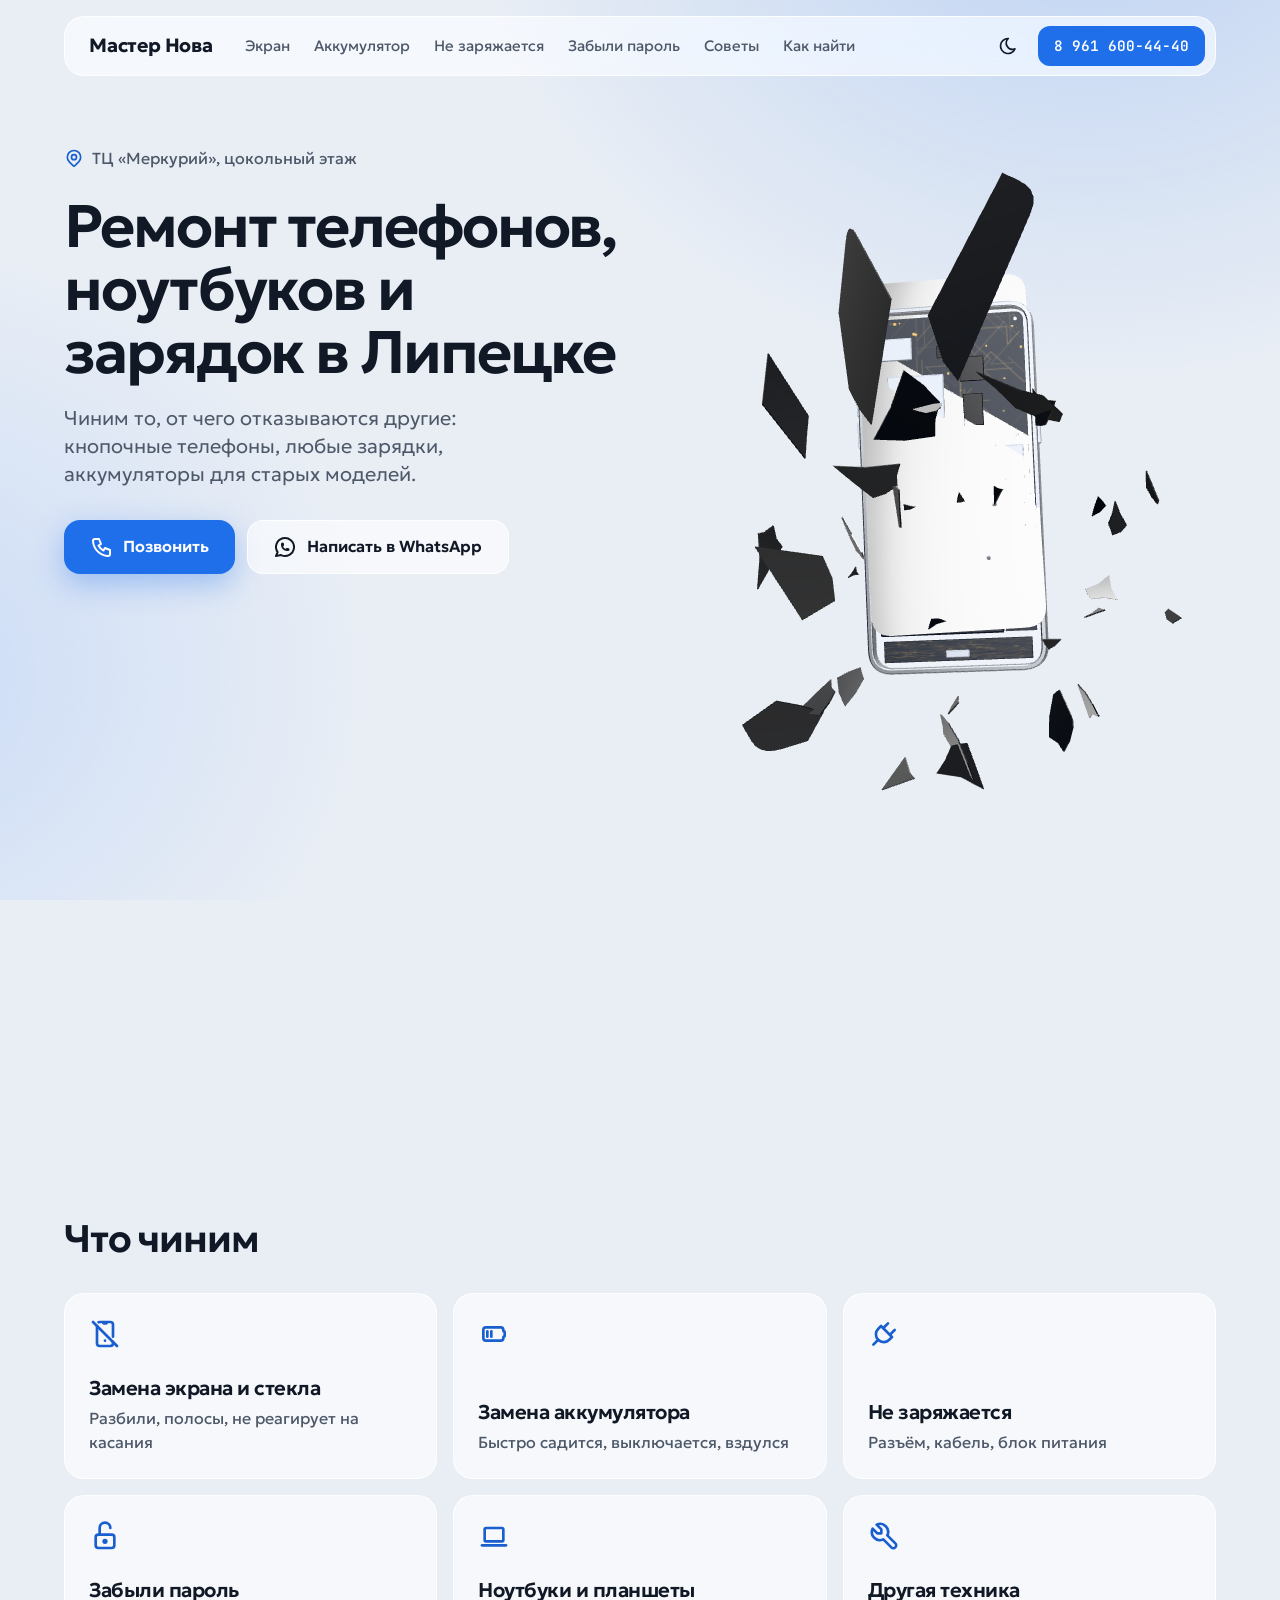
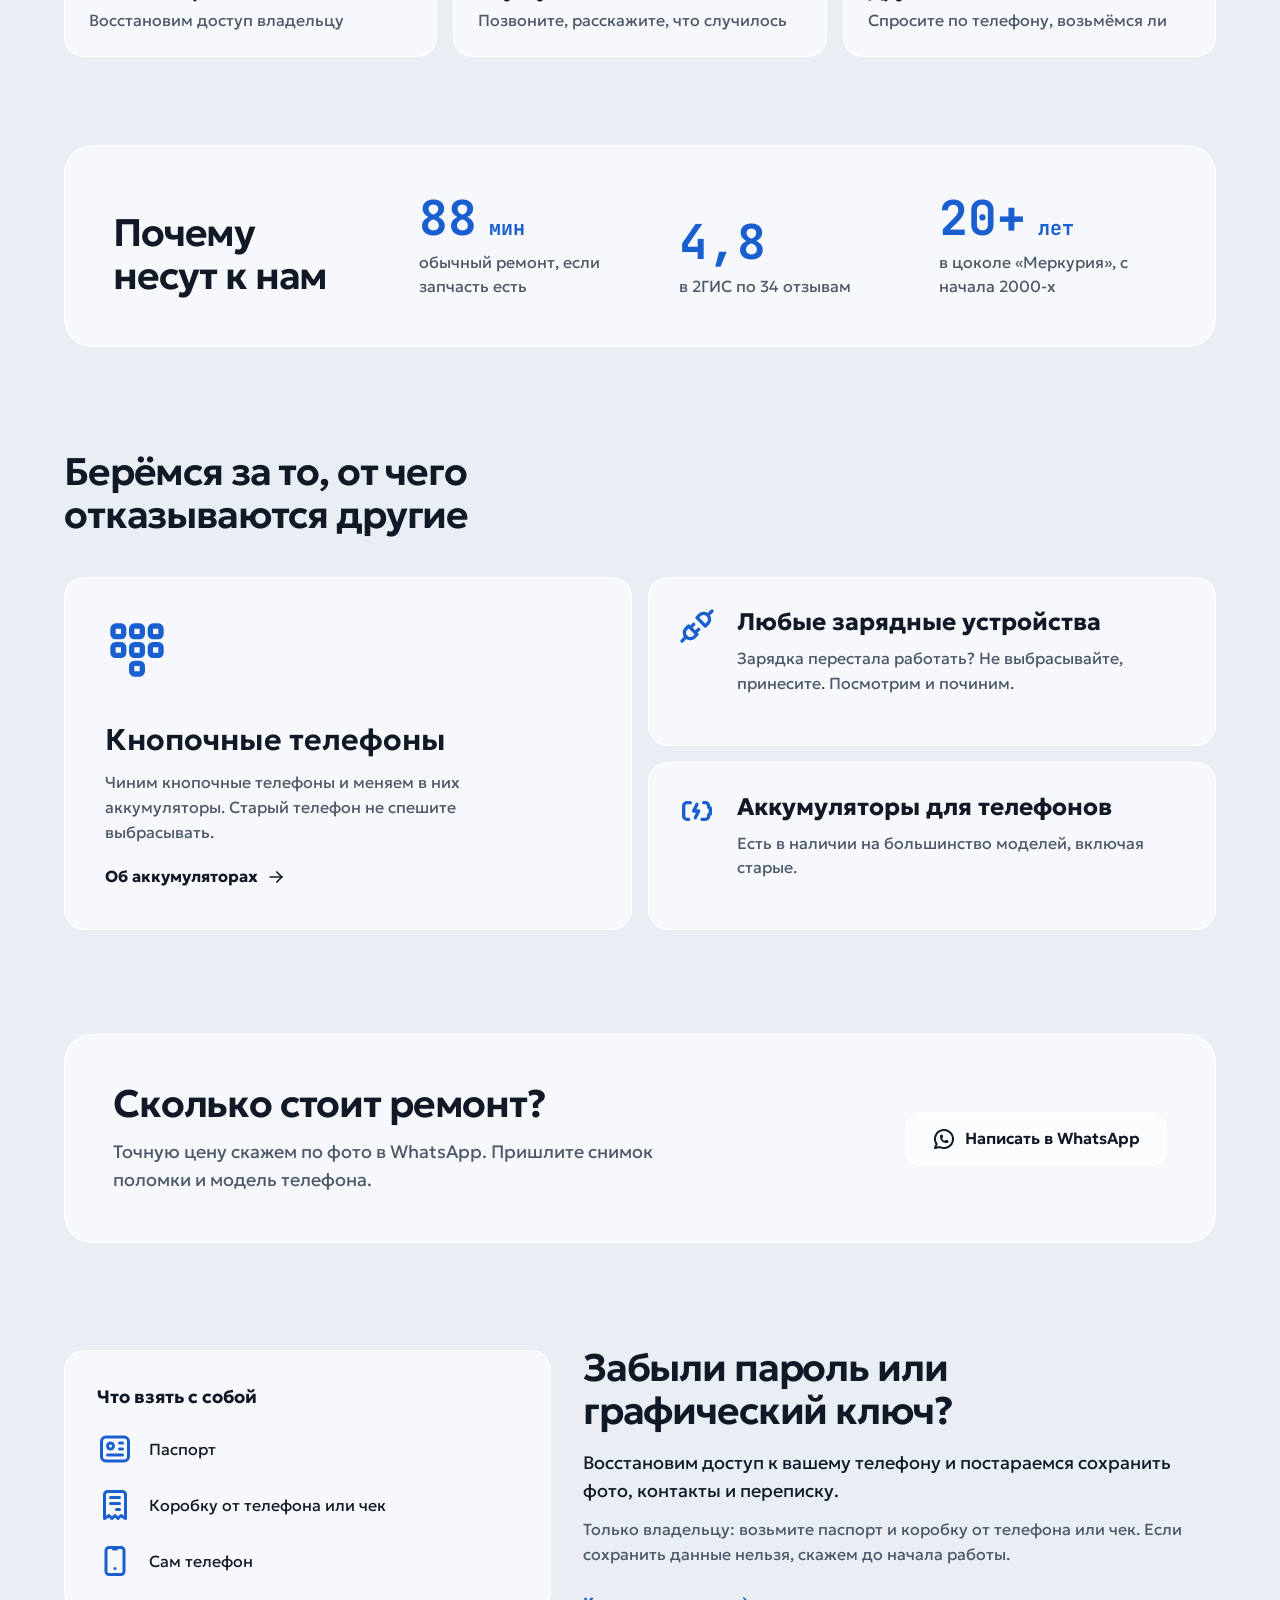
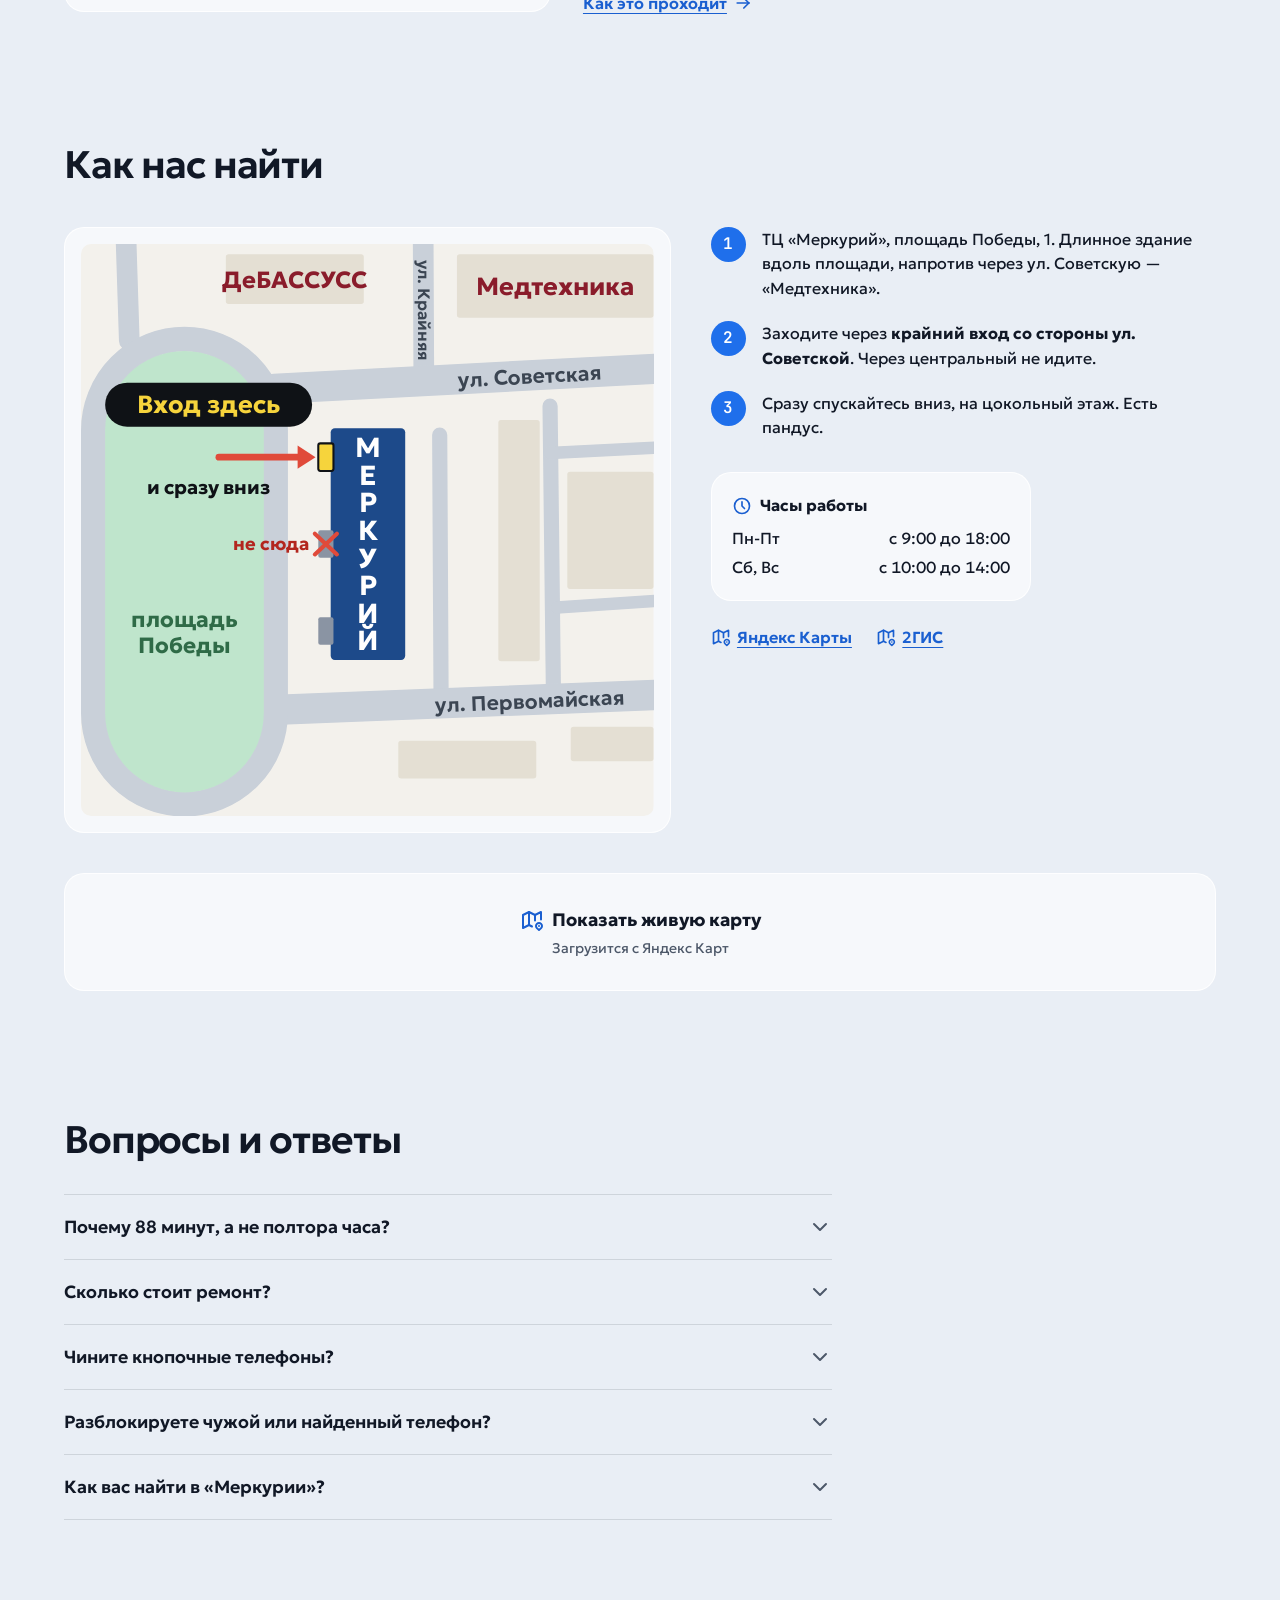
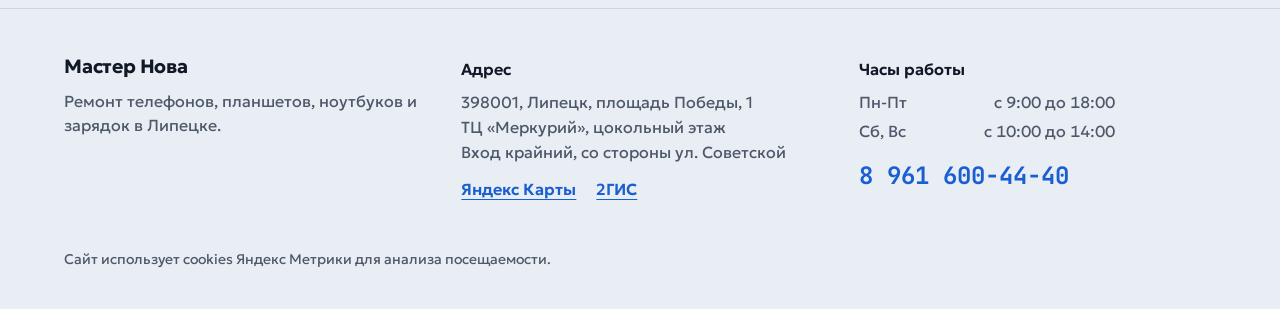
==== commit 6a9a96cf: "Обновление сайта 10.10.2026 23:40 МСК" ====
--- a/index.html
+++ b/index.html
@@ -6,12 +6,32 @@
 <title>Ремонт телефонов в Липецке, ТЦ «Меркурий» | Мастер Нова</title>
 <meta name="description" content="Мастерская «Мастер Нова» в цоколе ТЦ «Меркурий» у площади Победы. Ремонт телефонов, ноутбуков, зарядок и кнопочных телефонов в Липецке. 8 961 600-44-40.">
 <link rel="canonical" href="https://masternova.ru/">
-<meta name="theme-color" content="#0f1216">
+<meta name="theme-color" content="#e9eef5">
+<script>
+// Тема до первой отрисовки: выбор пользователя из localStorage, иначе настройка устройства
+(function () {
+  var d = document.documentElement, mq = window.matchMedia('(prefers-color-scheme: dark)'), saved = null;
+  try { saved = localStorage.getItem('theme'); } catch (e) {}
+  window.applyTheme = function (t) {
+    d.setAttribute('data-theme', t);
+    var m = document.querySelector('meta[name="theme-color"]');
+    if (m) m.setAttribute('content', t === 'dark' ? '#080b11' : '#e9eef5');
+    var b = document.querySelector('[data-theme-toggle]');
+    if (b) b.setAttribute('aria-pressed', t === 'dark' ? 'true' : 'false');
+  };
+  applyTheme(saved === 'dark' || saved === 'light' ? saved : (mq.matches ? 'dark' : 'light'));
+  // Пока посетитель сам не выбрал тему, следуем за устройством
+  if (mq.addEventListener) mq.addEventListener('change', function (e) {
+    var s = null; try { s = localStorage.getItem('theme'); } catch (x) {}
+    if (!s) applyTheme(e.matches ? 'dark' : 'light');
+  });
+})();
+</script>
 <meta name="format-detection" content="telephone=no">
 <link rel="icon" href="/favicon.ico" sizes="32x32">
 <link rel="icon" href="/favicon.svg" type="image/svg+xml">
 <link rel="apple-touch-icon" href="/apple-touch-icon.png">
-<link rel="preload" href="/fonts/onest-cyrillic.woff2" as="font" type="font/woff2" crossorigin>
+<link rel="preload" href="/fonts/geologica-cyrillic.woff2" as="font" type="font/woff2" crossorigin>
 <link rel="stylesheet" href="/assets/styles.css">
 <meta property="og:type" content="website">
 <meta property="og:locale" content="ru_RU">
@@ -138,43 +158,57 @@
 }
 </script>
 </head>
-<body class="bg-ink text-text font-sans antialiased">
-<a href="#main" class="sr-only focus:not-sr-only focus:fixed focus:top-3 focus:left-3 focus:z-50 focus:bg-sun focus:text-ink focus:px-4 focus:py-2 focus:rounded-box">К содержанию</a>
-
-<header class="sticky top-0 z-40 border-b border-line bg-ink/95 backdrop-blur">
-  <div class="wrap flex h-16 md:h-[72px] items-center justify-between gap-4">
-    <a href="/" class="logo" aria-label="Мастер Нова, на главную">
-      <span aria-hidden="true" class="text-blue">МАСТЕР</span>
-      <span aria-hidden="true" class="inline-flex items-end">НОВ<svg class="logo-eye" viewBox="0 0 40 36" focusable="false"><path d="M20 2 38 34H2Z" fill="none" stroke="currentColor" stroke-width="3.2" stroke-linejoin="round"/><path d="M11 24c3-4.2 6-6 9-6s6 1.8 9 6c-3 4.2-6 6-9 6s-6-1.8-9-6Z" fill="none" stroke="currentColor" stroke-width="2.2"/><circle cx="20" cy="24" r="2.6" fill="#e04a3a"/></svg></span>
-    </a>
-    <nav aria-label="Основное меню" class="hidden lg:block">
-      <ul class="flex items-center gap-7 text-[17px]">
-        <li><a class="nav-link" href="/zamena-ekrana/">Экран</a></li>
-        <li><a class="nav-link" href="/zamena-akkumulyatora/">Аккумулятор</a></li>
-        <li><a class="nav-link" href="/ne-zaryazhaetsya/">Не заряжается</a></li>
-        <li><a class="nav-link" href="/zabyli-parol/">Забыли пароль</a></li>
-        <li><a class="nav-link" href="/sovety/">Советы</a></li>
-        <li><a class="nav-link" href="/#kak-nayti">Как найти</a></li>
-      </ul>
-    </nav>
-    <div class="flex items-center gap-2">
-      <a href="tel:+79616004440" class="hidden md:inline-flex btn btn-call btn-sm"><svg class="size-5 shrink-0" aria-hidden="true" focusable="false"
-  xmlns="http://www.w3.org/2000/svg"
- 
- 
-  viewBox="0 0 24 24"
-  fill="none"
-  stroke="currentColor"
-  stroke-width="2"
-  stroke-linecap="round"
-  stroke-linejoin="round"
- 
->
-  <path stroke="none" d="M0 0h24v24H0z" fill="none" />
-  <path d="M5 4h4l2 5l-2.5 1.5a11 11 0 0 0 5 5l1.5 -2.5l5 2v4a2 2 0 0 1 -2 2a16 16 0 0 1 -15 -15a2 2 0 0 1 2 -2" />
-</svg><span>8 961 600-44-40</span></a>
-      <details class="menu lg:hidden">
-        <summary aria-label="Меню" class="menu-btn"><svg class="size-7 shrink-0" aria-hidden="true" focusable="false"
+<body class="font-sans antialiased">
+<a href="#main" class="sr-only focus:not-sr-only focus:fixed focus:top-3 focus:left-3 focus:z-50 focus:bg-accent focus:text-white focus:px-4 focus:py-2 focus:rounded-box">К содержанию</a>
+
+<header class="sticky top-0 z-40 pt-2 md:pt-4">
+  <div class="wrap">
+    <div class="glass-blur rounded-[20px] flex h-14 md:h-15 items-center justify-between gap-4 pl-4 pr-1.5 md:pl-6 md:pr-2.5">
+      <a href="/" class="logo">Мастер Нова</a>
+      <nav aria-label="Основное меню" class="hidden lg:block grow pl-4">
+        <ul class="flex items-center gap-6 text-[15px]">
+          <li><a class="nav-link" href="/zamena-ekrana/">Экран</a></li>
+          <li><a class="nav-link" href="/zamena-akkumulyatora/">Аккумулятор</a></li>
+          <li><a class="nav-link" href="/ne-zaryazhaetsya/">Не заряжается</a></li>
+          <li><a class="nav-link" href="/zabyli-parol/">Забыли пароль</a></li>
+          <li><a class="nav-link" href="/sovety/">Советы</a></li>
+          <li><a class="nav-link" href="/#kak-nayti">Как найти</a></li>
+        </ul>
+      </nav>
+      <div class="flex items-center gap-1 md:gap-2">
+        <button type="button" class="icon-btn theme-btn" data-theme-toggle aria-label="Тёмная тема" aria-pressed="false"><svg class="i-moon size-5 shrink-0" aria-hidden="true" focusable="false"
+  xmlns="http://www.w3.org/2000/svg"
+ 
+ 
+  viewBox="0 0 24 24"
+  fill="none"
+  stroke="currentColor"
+  stroke-width="2"
+  stroke-linecap="round"
+  stroke-linejoin="round"
+ 
+>
+  <path stroke="none" d="M0 0h24v24H0z" fill="none" />
+  <path d="M12 3c.132 0 .263 0 .393 0a7.5 7.5 0 0 0 7.92 12.446a9 9 0 1 1 -8.313 -12.454l0 .008" />
+</svg><svg class="i-sun size-5 shrink-0" aria-hidden="true" focusable="false"
+  xmlns="http://www.w3.org/2000/svg"
+ 
+ 
+  viewBox="0 0 24 24"
+  fill="none"
+  stroke="currentColor"
+  stroke-width="2"
+  stroke-linecap="round"
+  stroke-linejoin="round"
+ 
+>
+  <path stroke="none" d="M0 0h24v24H0z" fill="none" />
+  <path d="M8 12a4 4 0 1 0 8 0a4 4 0 1 0 -8 0" />
+  <path d="M3 12h1m8 -9v1m8 8h1m-9 8v1m-6.4 -15.4l.7 .7m12.1 -.7l-.7 .7m0 11.4l.7 .7m-12.1 -.7l-.7 .7" />
+</svg></button>
+        <a href="tel:+79616004440" class="hidden md:inline-flex btn btn-call btn-sm font-mono tabular-nums">8 961 600-44-40</a>
+        <details class="menu lg:hidden">
+          <summary aria-label="Меню" class="menu-btn icon-btn"><svg class="size-6 shrink-0" aria-hidden="true" focusable="false"
   xmlns="http://www.w3.org/2000/svg"
  
  
@@ -191,23 +225,37 @@
   <path d="M4 12l16 0" />
   <path d="M4 18l16 0" />
 </svg></summary>
-        <nav aria-label="Меню" class="menu-panel">
-          <a href="/zamena-ekrana/">Замена экрана</a>
-          <a href="/zamena-akkumulyatora/">Аккумулятор</a>
-          <a href="/ne-zaryazhaetsya/">Не заряжается</a>
-          <a href="/zabyli-parol/">Забыли пароль</a>
-          <a href="/sovety/">Советы</a>
-          <a href="/#kak-nayti">Как найти</a>
-        </nav>
-      </details>
+          <nav aria-label="Меню" class="menu-panel">
+            <a href="/zamena-ekrana/">Замена экрана</a>
+            <a href="/zamena-akkumulyatora/">Аккумулятор</a>
+            <a href="/ne-zaryazhaetsya/">Не заряжается</a>
+            <a href="/zabyli-parol/">Забыли пароль</a>
+            <a href="/sovety/">Советы</a>
+            <a href="/#kak-nayti">Как найти</a>
+          </nav>
+        </details>
+      </div>
     </div>
   </div>
 </header>
 
 <main id="main">
-<section class="wrap pt-10 pb-10 md:pt-16 md:pb-12 grid gap-10 md:grid-cols-[1.25fr_1fr] md:items-center">
-  <div>
-    <p class="inline-flex items-center gap-2 text-muted font-semibold"><svg class="size-5 text-sun shrink-0" aria-hidden="true" focusable="false"
+<script>
+// 3D-сборка телефона: решаем до отрисовки первого экрана, чтобы не прыгала высота (src/js/phone3d.js, этап 8.3).
+// Постер — элемент LCP: просим его сразу, не дожидаясь разбора CSS
+(function () {
+  var d = document.documentElement, on = !!window.WebGLRenderingContext && !matchMedia('(prefers-reduced-motion: reduce)').matches;
+  if (on) d.classList.add('p3d');
+  var l = document.createElement('link');
+  l.rel = 'preload'; l.as = 'image'; l.fetchPriority = 'high';
+  l.href = '/img/phone-' + (on ? 'start' : 'end') + '-' + (d.getAttribute('data-theme') === 'dark' ? 'dark' : 'light') + '.webp';
+  document.head.appendChild(l);
+})();
+</script>
+<section class="hero">
+  <div class="hero-stage wrap pt-8 pb-6 md:pt-14 md:pb-10 grid gap-x-10 md:grid-cols-[1.1fr_1fr]">
+    <div class="md:col-start-1 md:row-start-1 md:self-end max-md:text-center">
+      <p class="inline-flex items-center gap-2 text-muted"><svg class="size-5 text-accent-text shrink-0" aria-hidden="true" focusable="false"
   xmlns="http://www.w3.org/2000/svg"
  
  
@@ -223,9 +271,12 @@
   <path d="M9 11a3 3 0 1 0 6 0a3 3 0 0 0 -6 0" />
   <path d="M17.657 16.657l-4.243 4.243a2 2 0 0 1 -2.827 0l-4.244 -4.243a8 8 0 1 1 11.314 0" />
 </svg>ТЦ «Меркурий», цокольный этаж</p>
-    <h1 class="h1 mt-4">Ремонт телефонов, ноутбуков и зарядок в Липецке</h1>
-    <p class="mt-5 text-lg md:text-xl text-muted max-w-[44ch]">Чиним то, от чего отказываются другие: кнопочные телефоны, любые зарядки, аккумуляторы для старых моделей.</p>
-    <div class="mt-8 grid gap-3 sm:flex sm:flex-wrap"><a href="tel:+79616004440" class="btn btn-call "><svg class="size-6 shrink-0" aria-hidden="true" focusable="false"
+      <h1 class="h1 mt-4 md:mt-5">Ремонт телефонов, ноутбуков и зарядок в Липецке</h1>
+      <p class="mt-5 text-lg md:text-xl font-light text-muted max-w-[34ch] max-md:mx-auto">Чиним то, от чего отказываются другие: кнопочные телефоны, любые зарядки, аккумуляторы для старых моделей.</p>
+    </div>
+    <!-- Разбитый телефон собирается в целый по прокрутке; до загрузки сцены и без WebGL — постер -->
+    <div class="hero-visual rise rise-2 md:col-start-2 md:row-start-1 md:row-span-2" aria-hidden="true"><div class="hero-poster"></div></div>
+    <div class="hero-cta grid gap-3 sm:flex sm:flex-wrap sm:max-md:justify-center md:col-start-1 md:row-start-2 md:self-start md:mt-8"><a href="tel:+79616004440" class="btn btn-call "><svg class="size-6 shrink-0" aria-hidden="true" focusable="false"
   xmlns="http://www.w3.org/2000/svg"
  
  
@@ -256,15 +307,146 @@
   <path d="M9 10a.5 .5 0 0 0 1 0v-1a.5 .5 0 0 0 -1 0v1a5 5 0 0 0 5 5h1a.5 .5 0 0 0 0 -1h-1a.5 .5 0 0 0 0 1" />
 </svg><span>Написать в WhatsApp</span></a></div>
   </div>
-  <!-- Место под фото отдела или входа, когда брат разрешит и пришлёт; пока бейдж в стиле штендера -->
-  <div class="rise rise-2 rounded-box bg-blue-deep px-6 py-8 md:p-10 text-center">
-    <p class="text-2xl md:text-3xl font-extrabold tracking-wide">РЕМОНТ</p>
-    <p class="mt-1 text-sky-100 text-base md:text-lg">телефонов, ноутбуков, планшетов и другой техники</p>
-    <div class="mx-auto mt-6 w-full max-w-[19rem] rounded-[50%] bg-sun px-6 py-5 text-ink shadow-[0_10px_30px_rgb(0_0_0/.35)]">
-      <p class="flex items-baseline justify-center gap-2 font-extrabold leading-none">
-        <span class="text-2xl">за</span><span class="text-7xl text-[#c8321f] tabular-nums">88</span><span class="text-2xl">мин.</span>
-      </p>
-      <p class="mt-2 text-sm font-semibold">при наличии запчастей</p>
+</section>
+<script type="module">
+// Three.js тяжёлый: через 3 с после load бандл только скачивается в кеш (раньше он отнимал канал у шрифтов
+// и заголовка), а запускается по первому действию посетителя. До этого виден постер с теми же обломками.
+// ?phone= (постеры, скриншоты) запускает сразу
+if (document.documentElement.classList.contains('p3d')) {
+  const evs = ['pointermove', 'pointerdown', 'touchstart', 'wheel', 'scroll', 'keydown'];
+  let started = false;
+  const go = () => {
+    if (started) return;
+    started = true;
+    evs.forEach((e) => removeEventListener(e, go));
+    import('/assets/phone3d.js').then((m) => m.init(document.querySelector('.hero-visual')))
+      .catch(() => document.documentElement.classList.remove('p3d'));
+  };
+  evs.forEach((e) => addEventListener(e, go, { passive: true }));
+  if (location.search.includes('phone=')) go();
+  addEventListener('load', () => setTimeout(() => {
+    const l = document.createElement('link');
+    l.rel = 'prefetch'; l.href = '/assets/phone3d.js';
+    document.head.appendChild(l);
+  }, 3000), { once: true });
+}
+</script>
+
+<section class="wrap py-8 md:py-12" aria-labelledby="repair-title">
+  <h2 id="repair-title" class="h2">Что чиним</h2>
+  <ul class="mt-6 md:mt-8 grid grid-cols-2 lg:grid-cols-3 gap-3 md:gap-4">
+    <li><a href="/zamena-ekrana/" class="service-card glass p-4 md:p-6"><svg class="size-7 md:size-8 text-accent-text shrink-0" aria-hidden="true" focusable="false"
+  xmlns="http://www.w3.org/2000/svg"
+ 
+ 
+  viewBox="0 0 24 24"
+  fill="none"
+  stroke="currentColor"
+  stroke-width="2"
+  stroke-linecap="round"
+  stroke-linejoin="round"
+ 
+>
+  <path stroke="none" d="M0 0h24v24H0z" fill="none" />
+  <path d="M7.159 3.185c.256 -.119 .54 -.185 .841 -.185h8a2 2 0 0 1 2 2v9m0 4v1a2 2 0 0 1 -2 2h-8a2 2 0 0 1 -2 -2v-13" />
+  <path d="M11 4h2" />
+  <path d="M3 3l18 18" />
+  <path d="M12 17v.01" />
+</svg><span><span class="block text-base md:text-xl font-semibold tracking-tight">Замена экрана и стекла</span><span class="block mt-1 text-sm md:text-base text-muted">Разбили, полосы, не реагирует на касания</span></span></a></li>
+    <li><a href="/zamena-akkumulyatora/" class="service-card glass p-4 md:p-6"><svg class="size-7 md:size-8 text-accent-text shrink-0" aria-hidden="true" focusable="false"
+  xmlns="http://www.w3.org/2000/svg"
+ 
+ 
+  viewBox="0 0 24 24"
+  fill="none"
+  stroke="currentColor"
+  stroke-width="2"
+  stroke-linecap="round"
+  stroke-linejoin="round"
+ 
+>
+  <path stroke="none" d="M0 0h24v24H0z" fill="none" />
+  <path d="M6 7h11a2 2 0 0 1 2 2v.5a.5 .5 0 0 0 .5 .5a.5 .5 0 0 1 .5 .5v3a.5 .5 0 0 1 -.5 .5a.5 .5 0 0 0 -.5 .5v.5a2 2 0 0 1 -2 2h-11a2 2 0 0 1 -2 -2v-6a2 2 0 0 1 2 -2" />
+  <path d="M7 10l0 4" />
+  <path d="M10 10l0 4" />
+</svg><span><span class="block text-base md:text-xl font-semibold tracking-tight">Замена аккумулятора</span><span class="block mt-1 text-sm md:text-base text-muted">Быстро садится, выключается, вздулся</span></span></a></li>
+    <li><a href="/ne-zaryazhaetsya/" class="service-card glass p-4 md:p-6"><svg class="size-7 md:size-8 text-accent-text shrink-0" aria-hidden="true" focusable="false"
+  xmlns="http://www.w3.org/2000/svg"
+ 
+ 
+  viewBox="0 0 24 24"
+  fill="none"
+  stroke="currentColor"
+  stroke-width="2"
+  stroke-linecap="round"
+  stroke-linejoin="round"
+ 
+>
+  <path stroke="none" d="M0 0h24v24H0z" fill="none" />
+  <path d="M9.785 6l8.215 8.215l-2.054 2.054a5.81 5.81 0 1 1 -8.215 -8.215l2.054 -2.054" />
+  <path d="M4 20l3.5 -3.5" />
+  <path d="M15 4l-3.5 3.5" />
+  <path d="M20 9l-3.5 3.5" />
+</svg><span><span class="block text-base md:text-xl font-semibold tracking-tight">Не заряжается</span><span class="block mt-1 text-sm md:text-base text-muted">Разъём, кабель, блок питания</span></span></a></li>
+    <li><a href="/zabyli-parol/" class="service-card glass p-4 md:p-6"><svg class="size-7 md:size-8 text-accent-text shrink-0" aria-hidden="true" focusable="false"
+  xmlns="http://www.w3.org/2000/svg"
+ 
+ 
+  viewBox="0 0 24 24"
+  fill="none"
+  stroke="currentColor"
+  stroke-width="2"
+  stroke-linecap="round"
+  stroke-linejoin="round"
+ 
+>
+  <path stroke="none" d="M0 0h24v24H0z" fill="none" />
+  <path d="M5 13a2 2 0 0 1 2 -2h10a2 2 0 0 1 2 2v6a2 2 0 0 1 -2 2h-10a2 2 0 0 1 -2 -2l0 -6" />
+  <path d="M11 16a1 1 0 1 0 2 0a1 1 0 1 0 -2 0" />
+  <path d="M8 11v-5a4 4 0 0 1 8 0" />
+</svg><span><span class="block text-base md:text-xl font-semibold tracking-tight">Забыли пароль</span><span class="block mt-1 text-sm md:text-base text-muted">Восстановим доступ владельцу</span></span></a></li>
+    <li><a href="tel:+79616004440" class="service-card glass p-4 md:p-6"><svg class="size-7 md:size-8 text-accent-text shrink-0" aria-hidden="true" focusable="false"
+  xmlns="http://www.w3.org/2000/svg"
+ 
+ 
+  viewBox="0 0 24 24"
+  fill="none"
+  stroke="currentColor"
+  stroke-width="2"
+  stroke-linecap="round"
+  stroke-linejoin="round"
+ 
+>
+  <path stroke="none" d="M0 0h24v24H0z" fill="none" />
+  <path d="M3 19l18 0" />
+  <path d="M5 7a1 1 0 0 1 1 -1h12a1 1 0 0 1 1 1v8a1 1 0 0 1 -1 1h-12a1 1 0 0 1 -1 -1l0 -8" />
+</svg><span><span class="block text-base md:text-xl font-semibold tracking-tight">Ноутбуки и планшеты</span><span class="block mt-1 text-sm md:text-base text-muted">Позвоните, расскажите, что случилось</span></span></a></li>
+    <li><a href="tel:+79616004440" class="service-card glass p-4 md:p-6"><svg class="size-7 md:size-8 text-accent-text shrink-0" aria-hidden="true" focusable="false"
+  xmlns="http://www.w3.org/2000/svg"
+ 
+ 
+  viewBox="0 0 24 24"
+  fill="none"
+  stroke="currentColor"
+  stroke-width="2"
+  stroke-linecap="round"
+  stroke-linejoin="round"
+ 
+>
+  <path stroke="none" d="M0 0h24v24H0z" fill="none" />
+  <path d="M7 10h3v-3l-3.5 -3.5a6 6 0 0 1 8 8l6 6a2 2 0 0 1 -3 3l-6 -6a6 6 0 0 1 -8 -8l3.5 3.5" />
+</svg><span><span class="block text-base md:text-xl font-semibold tracking-tight">Другая техника</span><span class="block mt-1 text-sm md:text-base text-muted">Спросите по телефону, возьмёмся ли</span></span></a></li>
+  </ul>
+</section>
+
+<section class="wrap py-6 md:py-10" aria-labelledby="why-title">
+  <div class="glass rounded-[28px] p-6 md:p-12 grid gap-8 lg:grid-cols-[1.2fr_repeat(3,minmax(0,1fr))] lg:items-end">
+    <h2 id="why-title" class="h2">Почему несут к нам</h2>
+    <!-- 4,8 и 34 отзыва — карточка 2ГИС на 07.10.2026 (research/competitors.md); при заметном изменении обновить -->
+    <div class="grid grid-cols-3 gap-4 lg:contents max-md:text-center">
+      <div><p class="stat text-3xl md:text-5xl">88<span class="text-sm md:text-xl"> мин</span></p><p class="mt-2 text-sm md:text-base text-muted">обычный ремонт, если запчасть есть</p></div>
+      <div><p class="stat text-3xl md:text-5xl">4,8</p><p class="mt-2 text-sm md:text-base text-muted">в 2ГИС по 34 отзывам</p></div>
+      <div><p class="stat text-3xl md:text-5xl">20+<span class="text-sm md:text-xl"> лет</span></p><p class="mt-2 text-sm md:text-base text-muted">в цоколе «Меркурия», с начала 2000-х</p></div>
     </div>
   </div>
 </section>
@@ -272,8 +454,8 @@
 <section class="wrap py-12 md:py-16" aria-labelledby="niche-title">
   <h2 id="niche-title" class="h2 max-w-[24ch]">Берёмся за то, от чего отказываются другие</h2>
   <div class="mt-10 grid gap-4 md:grid-cols-2 md:grid-rows-2">
-    <a href="/zamena-akkumulyatora/" class="group md:row-span-2 rounded-box bg-blue-deep p-7 md:p-10 flex flex-col justify-between gap-10 hover:bg-[#22559c]">
-      <svg class="size-16 text-sun shrink-0" aria-hidden="true" focusable="false"
+    <a href="/zamena-akkumulyatora/" class="group md:row-span-2 rounded-box glass p-7 md:p-10 flex flex-col justify-between gap-10 hover:bg-[var(--glass-hover)]">
+      <svg class="size-14 md:size-16 text-accent-text shrink-0" aria-hidden="true" focusable="false"
   xmlns="http://www.w3.org/2000/svg"
  
  
@@ -295,8 +477,8 @@
   <path d="M11 17h2a1 1 0 0 1 1 1v2a1 1 0 0 1 -1 1h-2a1 1 0 0 1 -1 -1v-2a1 1 0 0 1 1 -1" />
 </svg>
       <div>
-        <h3 class="text-2xl md:text-3xl font-extrabold">Кнопочные телефоны</h3>
-        <p class="mt-3 text-sky-100 max-w-[38ch]">Чиним кнопочные телефоны и меняем в них аккумуляторы. Старый телефон не спешите выбрасывать.</p>
+        <h3 class="text-2xl md:text-3xl font-semibold">Кнопочные телефоны</h3>
+        <p class="mt-3 text-muted max-w-[38ch]">Чиним кнопочные телефоны и меняем в них аккумуляторы. Старый телефон не спешите выбрасывать.</p>
         <span class="mt-5 inline-flex items-center gap-2 font-bold">Об аккумуляторах <svg class="size-5 transition-transform group-hover:translate-x-1 shrink-0" aria-hidden="true" focusable="false"
   xmlns="http://www.w3.org/2000/svg"
  
@@ -316,8 +498,8 @@
 </svg></span>
       </div>
     </a>
-    <a href="/ne-zaryazhaetsya/" class="group rounded-box border border-line bg-panel p-7 flex gap-5 items-start hover:border-blue">
-      <svg class="size-10 text-blue shrink-0" aria-hidden="true" focusable="false"
+    <a href="/ne-zaryazhaetsya/" class="group rounded-box glass p-7 flex gap-5 items-start hover:bg-[var(--glass-hover)]">
+      <svg class="size-10 text-accent-text shrink-0" aria-hidden="true" focusable="false"
   xmlns="http://www.w3.org/2000/svg"
  
  
@@ -342,8 +524,8 @@
         <p class="mt-2 text-muted">Зарядка перестала работать? Не выбрасывайте, принесите. Посмотрим и починим.</p>
       </div>
     </a>
-    <a href="/zamena-akkumulyatora/" class="group rounded-box border border-line bg-panel p-7 flex gap-5 items-start hover:border-blue">
-      <svg class="size-10 text-blue shrink-0" aria-hidden="true" focusable="false"
+    <a href="/zamena-akkumulyatora/" class="group rounded-box glass p-7 flex gap-5 items-start hover:bg-[var(--glass-hover)]">
+      <svg class="size-10 text-accent-text shrink-0" aria-hidden="true" focusable="false"
   xmlns="http://www.w3.org/2000/svg"
  
  
@@ -368,210 +550,13 @@
   </div>
 </section>
 
-<section class="wrap py-12 md:py-16" aria-labelledby="repair-title">
-  <h2 id="repair-title" class="h2">Что чиним</h2>
-  <ul class="mt-10 grid gap-x-10 gap-y-2 md:grid-cols-2">
-    <li><a href="/zamena-ekrana/" class="service-row group"><svg class="size-8 text-sun shrink-0" aria-hidden="true" focusable="false"
-  xmlns="http://www.w3.org/2000/svg"
- 
- 
-  viewBox="0 0 24 24"
-  fill="none"
-  stroke="currentColor"
-  stroke-width="2"
-  stroke-linecap="round"
-  stroke-linejoin="round"
- 
->
-  <path stroke="none" d="M0 0h24v24H0z" fill="none" />
-  <path d="M7.159 3.185c.256 -.119 .54 -.185 .841 -.185h8a2 2 0 0 1 2 2v9m0 4v1a2 2 0 0 1 -2 2h-8a2 2 0 0 1 -2 -2v-13" />
-  <path d="M11 4h2" />
-  <path d="M3 3l18 18" />
-  <path d="M12 17v.01" />
-</svg><span><b>Замена экрана и стекла</b><span class="block text-muted">Разбили, полосы, не реагирует на касания</span></span><svg class="size-6 ml-auto text-muted group-hover:text-text shrink-0" aria-hidden="true" focusable="false"
-  xmlns="http://www.w3.org/2000/svg"
- 
- 
-  viewBox="0 0 24 24"
-  fill="none"
-  stroke="currentColor"
-  stroke-width="2"
-  stroke-linecap="round"
-  stroke-linejoin="round"
- 
->
-  <path stroke="none" d="M0 0h24v24H0z" fill="none" />
-  <path d="M5 12l14 0" />
-  <path d="M13 18l6 -6" />
-  <path d="M13 6l6 6" />
-</svg></a></li>
-    <li><a href="/zamena-akkumulyatora/" class="service-row group"><svg class="size-8 text-sun shrink-0" aria-hidden="true" focusable="false"
-  xmlns="http://www.w3.org/2000/svg"
- 
- 
-  viewBox="0 0 24 24"
-  fill="none"
-  stroke="currentColor"
-  stroke-width="2"
-  stroke-linecap="round"
-  stroke-linejoin="round"
- 
->
-  <path stroke="none" d="M0 0h24v24H0z" fill="none" />
-  <path d="M6 7h11a2 2 0 0 1 2 2v.5a.5 .5 0 0 0 .5 .5a.5 .5 0 0 1 .5 .5v3a.5 .5 0 0 1 -.5 .5a.5 .5 0 0 0 -.5 .5v.5a2 2 0 0 1 -2 2h-11a2 2 0 0 1 -2 -2v-6a2 2 0 0 1 2 -2" />
-  <path d="M7 10l0 4" />
-  <path d="M10 10l0 4" />
-</svg><span><b>Замена аккумулятора</b><span class="block text-muted">Быстро садится, выключается, вздулся</span></span><svg class="size-6 ml-auto text-muted group-hover:text-text shrink-0" aria-hidden="true" focusable="false"
-  xmlns="http://www.w3.org/2000/svg"
- 
- 
-  viewBox="0 0 24 24"
-  fill="none"
-  stroke="currentColor"
-  stroke-width="2"
-  stroke-linecap="round"
-  stroke-linejoin="round"
- 
->
-  <path stroke="none" d="M0 0h24v24H0z" fill="none" />
-  <path d="M5 12l14 0" />
-  <path d="M13 18l6 -6" />
-  <path d="M13 6l6 6" />
-</svg></a></li>
-    <li><a href="/ne-zaryazhaetsya/" class="service-row group"><svg class="size-8 text-sun shrink-0" aria-hidden="true" focusable="false"
-  xmlns="http://www.w3.org/2000/svg"
- 
- 
-  viewBox="0 0 24 24"
-  fill="none"
-  stroke="currentColor"
-  stroke-width="2"
-  stroke-linecap="round"
-  stroke-linejoin="round"
- 
->
-  <path stroke="none" d="M0 0h24v24H0z" fill="none" />
-  <path d="M9.785 6l8.215 8.215l-2.054 2.054a5.81 5.81 0 1 1 -8.215 -8.215l2.054 -2.054" />
-  <path d="M4 20l3.5 -3.5" />
-  <path d="M15 4l-3.5 3.5" />
-  <path d="M20 9l-3.5 3.5" />
-</svg><span><b>Не заряжается</b><span class="block text-muted">Разъём, кабель, блок питания</span></span><svg class="size-6 ml-auto text-muted group-hover:text-text shrink-0" aria-hidden="true" focusable="false"
-  xmlns="http://www.w3.org/2000/svg"
- 
- 
-  viewBox="0 0 24 24"
-  fill="none"
-  stroke="currentColor"
-  stroke-width="2"
-  stroke-linecap="round"
-  stroke-linejoin="round"
- 
->
-  <path stroke="none" d="M0 0h24v24H0z" fill="none" />
-  <path d="M5 12l14 0" />
-  <path d="M13 18l6 -6" />
-  <path d="M13 6l6 6" />
-</svg></a></li>
-    <li><a href="/zabyli-parol/" class="service-row group"><svg class="size-8 text-sun shrink-0" aria-hidden="true" focusable="false"
-  xmlns="http://www.w3.org/2000/svg"
- 
- 
-  viewBox="0 0 24 24"
-  fill="none"
-  stroke="currentColor"
-  stroke-width="2"
-  stroke-linecap="round"
-  stroke-linejoin="round"
- 
->
-  <path stroke="none" d="M0 0h24v24H0z" fill="none" />
-  <path d="M5 13a2 2 0 0 1 2 -2h10a2 2 0 0 1 2 2v6a2 2 0 0 1 -2 2h-10a2 2 0 0 1 -2 -2l0 -6" />
-  <path d="M11 16a1 1 0 1 0 2 0a1 1 0 1 0 -2 0" />
-  <path d="M8 11v-5a4 4 0 0 1 8 0" />
-</svg><span><b>Забыли пароль</b><span class="block text-muted">Восстановим доступ владельцу</span></span><svg class="size-6 ml-auto text-muted group-hover:text-text shrink-0" aria-hidden="true" focusable="false"
-  xmlns="http://www.w3.org/2000/svg"
- 
- 
-  viewBox="0 0 24 24"
-  fill="none"
-  stroke="currentColor"
-  stroke-width="2"
-  stroke-linecap="round"
-  stroke-linejoin="round"
- 
->
-  <path stroke="none" d="M0 0h24v24H0z" fill="none" />
-  <path d="M5 12l14 0" />
-  <path d="M13 18l6 -6" />
-  <path d="M13 6l6 6" />
-</svg></a></li>
-    <li><a href="tel:+79616004440" class="service-row group"><svg class="size-8 text-sun shrink-0" aria-hidden="true" focusable="false"
-  xmlns="http://www.w3.org/2000/svg"
- 
- 
-  viewBox="0 0 24 24"
-  fill="none"
-  stroke="currentColor"
-  stroke-width="2"
-  stroke-linecap="round"
-  stroke-linejoin="round"
- 
->
-  <path stroke="none" d="M0 0h24v24H0z" fill="none" />
-  <path d="M3 19l18 0" />
-  <path d="M5 7a1 1 0 0 1 1 -1h12a1 1 0 0 1 1 1v8a1 1 0 0 1 -1 1h-12a1 1 0 0 1 -1 -1l0 -8" />
-</svg><span><b>Ноутбуки и планшеты</b><span class="block text-muted">Позвоните, расскажите, что случилось</span></span><svg class="size-6 ml-auto text-muted group-hover:text-text shrink-0" aria-hidden="true" focusable="false"
-  xmlns="http://www.w3.org/2000/svg"
- 
- 
-  viewBox="0 0 24 24"
-  fill="none"
-  stroke="currentColor"
-  stroke-width="2"
-  stroke-linecap="round"
-  stroke-linejoin="round"
- 
->
-  <path stroke="none" d="M0 0h24v24H0z" fill="none" />
-  <path d="M5 4h4l2 5l-2.5 1.5a11 11 0 0 0 5 5l1.5 -2.5l5 2v4a2 2 0 0 1 -2 2a16 16 0 0 1 -15 -15a2 2 0 0 1 2 -2" />
-</svg></a></li>
-    <li><a href="tel:+79616004440" class="service-row group"><svg class="size-8 text-sun shrink-0" aria-hidden="true" focusable="false"
-  xmlns="http://www.w3.org/2000/svg"
- 
- 
-  viewBox="0 0 24 24"
-  fill="none"
-  stroke="currentColor"
-  stroke-width="2"
-  stroke-linecap="round"
-  stroke-linejoin="round"
- 
->
-  <path stroke="none" d="M0 0h24v24H0z" fill="none" />
-  <path d="M7 10h3v-3l-3.5 -3.5a6 6 0 0 1 8 8l6 6a2 2 0 0 1 -3 3l-6 -6a6 6 0 0 1 -8 -8l3.5 3.5" />
-</svg><span><b>Другая техника</b><span class="block text-muted">Спросите по телефону, возьмёмся ли</span></span><svg class="size-6 ml-auto text-muted group-hover:text-text shrink-0" aria-hidden="true" focusable="false"
-  xmlns="http://www.w3.org/2000/svg"
- 
- 
-  viewBox="0 0 24 24"
-  fill="none"
-  stroke="currentColor"
-  stroke-width="2"
-  stroke-linecap="round"
-  stroke-linejoin="round"
- 
->
-  <path stroke="none" d="M0 0h24v24H0z" fill="none" />
-  <path d="M5 4h4l2 5l-2.5 1.5a11 11 0 0 0 5 5l1.5 -2.5l5 2v4a2 2 0 0 1 -2 2a16 16 0 0 1 -15 -15a2 2 0 0 1 2 -2" />
-</svg></a></li>
-  </ul>
-</section>
-
-<section class="bg-blue-deep" aria-labelledby="price-title">
-  <div class="wrap py-14 md:py-16 flex flex-col md:flex-row md:items-center md:justify-between gap-8">
-    <div>
+
+
+<section class="wrap py-6 md:py-10" aria-labelledby="price-title">
+  <div class="glass rounded-[28px] px-6 py-10 md:p-12 flex flex-col md:flex-row md:items-center md:justify-between gap-8">
+    <div class="max-md:text-center">
       <h2 id="price-title" class="h2">Сколько стоит ремонт?</h2>
-      <p class="mt-3 text-lg text-sky-100 max-w-[46ch]">Точную цену скажем по фото в WhatsApp. Пришлите снимок поломки и модель телефона.</p>
+      <p class="mt-3 text-lg text-muted max-w-[46ch] max-md:mx-auto">Точную цену скажем по фото в WhatsApp. Пришлите снимок поломки и модель телефона.</p>
     </div>
     <a href="https://wa.me/79616004440" class="btn btn-wa md:shrink-0" target="_blank" rel="noopener"><svg class="size-6 shrink-0" aria-hidden="true" focusable="false"
   xmlns="http://www.w3.org/2000/svg"
@@ -593,7 +578,7 @@
 </section>
 
 <section class="wrap py-12 md:py-16 grid gap-8 md:grid-cols-[1fr_1.3fr] md:items-center" aria-labelledby="pass-title">
-  <div class="md:order-2">
+  <div class="md:order-2 max-md:text-center">
     <h2 id="pass-title" class="h2">Забыли пароль или графический ключ?</h2>
     <p class="mt-4 text-lg">Восстановим доступ к вашему телефону и постараемся сохранить фото, контакты и переписку.</p>
     <p class="mt-3 text-muted">Только владельцу: возьмите паспорт и коробку от телефона или чек. Если сохранить данные нельзя, скажем до начала работы.</p>
@@ -615,10 +600,10 @@
   <path d="M13 6l6 6" />
 </svg></a>
   </div>
-  <div class="rounded-box border border-line bg-panel p-6 md:p-8 md:order-1">
+  <div class="rounded-box glass p-6 md:p-8 md:order-1">
     <p class="font-bold text-lg">Что взять с собой</p>
     <ul class="mt-5 grid gap-5">
-      <li class="flex gap-4 items-center"><svg class="size-9 text-sun shrink-0" aria-hidden="true" focusable="false"
+      <li class="flex gap-4 items-center"><svg class="size-9 text-accent-text shrink-0" aria-hidden="true" focusable="false"
   xmlns="http://www.w3.org/2000/svg"
  
  
@@ -637,7 +622,7 @@
   <path d="M15 12l2 0" />
   <path d="M7 16l10 0" />
 </svg><span>Паспорт</span></li>
-      <li class="flex gap-4 items-center"><svg class="size-9 text-sun shrink-0" aria-hidden="true" focusable="false"
+      <li class="flex gap-4 items-center"><svg class="size-9 text-accent-text shrink-0" aria-hidden="true" focusable="false"
   xmlns="http://www.w3.org/2000/svg"
  
  
@@ -652,7 +637,7 @@
   <path stroke="none" d="M0 0h24v24H0z" fill="none" />
   <path d="M5 21v-16a2 2 0 0 1 2 -2h10a2 2 0 0 1 2 2v16l-3 -2l-2 2l-2 -2l-2 2l-2 -2l-3 2m4 -14h6m-6 4h6m-2 4h2" />
 </svg><span>Коробку от телефона или чек</span></li>
-      <li class="flex gap-4 items-center"><svg class="size-9 text-sun shrink-0" aria-hidden="true" focusable="false"
+      <li class="flex gap-4 items-center"><svg class="size-9 text-accent-text shrink-0" aria-hidden="true" focusable="false"
   xmlns="http://www.w3.org/2000/svg"
  
  
@@ -673,20 +658,10 @@
   </div>
 </section>
 
-<section class="wrap py-12 md:py-16" aria-labelledby="years-title">
-  <div class="grid gap-6 md:grid-cols-[auto_1fr] md:items-end md:gap-12 border-t border-line pt-12">
-    <p class="font-extrabold leading-none text-sun text-[7rem] md:text-[10rem] tabular-nums" aria-hidden="true">20+</p>
-    <div class="pb-2">
-      <h2 id="years-title" class="h2">Больше 20 лет на одном месте</h2>
-      <p class="mt-3 text-lg text-muted max-w-[48ch]">Мастерская работает в цоколе «Меркурия» с начала 2000-х. Та же точка и тот же вход.</p>
-    </div>
-  </div>
-</section>
-
 <section id="kak-nayti" class="wrap py-12 md:py-16" aria-labelledby="find-title">
   <h2 id="find-title" class="h2">Как нас найти</h2>
   <div class="mt-10 grid gap-10 md:grid-cols-[1.2fr_1fr] md:items-start">
-    <figure class="rounded-box border border-line bg-panel p-3 md:p-4">
+    <figure class="rounded-box glass p-3 md:p-4">
       <!-- Схема по образцу, одобренному братом 01.05.2026 (сообщение 237315): координаты взяты с той картинки -->
       <svg viewBox="360 95 830 830" class="w-full h-auto rounded-[10px]" role="img" aria-labelledby="map-t map-d">
         <title id="map-t">Схема: как пройти в «Мастер Нова»</title>
@@ -755,8 +730,8 @@
         <li class="flex gap-4"><span class="step-num">2</span><span>Заходите через <b>крайний вход со стороны ул. Советской</b>. Через центральный не идите.</span></li>
         <li class="flex gap-4"><span class="step-num">3</span><span>Сразу спускайтесь вниз, на цокольный этаж. Есть пандус.</span></li>
       </ol>
-      <div class="mt-8 rounded-box bg-panel border border-line p-5 max-w-80">
-        <p class="font-bold mb-2 flex items-center gap-2"><svg class="size-5 text-sun shrink-0" aria-hidden="true" focusable="false"
+      <div class="mt-8 rounded-box glass p-5 max-w-80">
+        <p class="font-bold mb-2 flex items-center gap-2"><svg class="size-5 text-accent-text shrink-0" aria-hidden="true" focusable="false"
   xmlns="http://www.w3.org/2000/svg"
  
  
@@ -816,9 +791,9 @@
       </div>
     </div>
   </div>
-  <div class="mt-10 rounded-box border border-line bg-panel overflow-hidden">
-    <button type="button" class="w-full grid place-items-center gap-1 px-5 py-8 text-center hover:bg-line/40" data-live-map="https://yandex.ru/map-widget/v1/?oid=114632558328&amp;ol=biz&amp;z=17">
-      <span class="inline-flex items-center gap-2 text-lg font-bold"><svg class="size-6 text-sun shrink-0" aria-hidden="true" focusable="false"
+  <div class="mt-10 rounded-box glass overflow-hidden">
+    <button type="button" class="w-full grid place-items-center gap-1 px-5 py-8 text-center hover:bg-[var(--glass-hover)]" data-live-map="https://yandex.ru/map-widget/v1/?oid=114632558328&amp;ol=biz&amp;z=17">
+      <span class="inline-flex items-center gap-2 text-lg font-bold"><svg class="size-6 text-accent-text shrink-0" aria-hidden="true" focusable="false"
   xmlns="http://www.w3.org/2000/svg"
  
  
@@ -855,7 +830,7 @@
 
 <section class="wrap py-12 md:py-16" aria-labelledby="faq-title">
   <h2 id="faq-title" class="h2">Вопросы и ответы</h2>
-  <div class="mt-8 max-w-3xl divide-y divide-line border-y border-line"><details class="faq group">
+  <div class="mt-8 max-w-3xl divide-y divide-edge border-y border-edge"><details class="faq group">
   <summary><span>Почему 88 минут, а не полтора часа?</span><svg class="size-6 text-muted transition-transform group-open:rotate-180 shrink-0" aria-hidden="true" focusable="false"
   xmlns="http://www.w3.org/2000/svg"
  
@@ -944,30 +919,32 @@
 </section>
 </main>
 
-<footer class="border-t border-line mt-6 pb-28 md:pb-10">
-  <div class="wrap grid gap-10 py-12 md:grid-cols-3">
+<footer class="border-t border-edge mt-6 pb-28 md:pb-10">
+  <div class="wrap grid gap-10 py-12 md:grid-cols-3 max-md:text-center">
     <div>
-      <p class="text-xl font-extrabold">Мастер Нова</p>
-      <p class="mt-2 text-muted">Ремонт телефонов, планшетов, ноутбуков и зарядок в Липецке.</p>
+      <p class="logo">Мастер Нова</p>
+      <p class="mt-3 text-muted">Ремонт телефонов, планшетов, ноутбуков и зарядок в Липецке.</p>
     </div>
     <div>
-      <p class="font-bold">Адрес</p>
+      <p class="font-semibold">Адрес</p>
       <address class="not-italic mt-2 text-muted">398001, Липецк, площадь Победы, 1<br>ТЦ «Меркурий», цокольный этаж<br>Вход крайний, со стороны ул. Советской</address>
-      <p class="mt-3 flex flex-wrap gap-x-5 gap-y-2">
+      <p class="mt-3 flex flex-wrap gap-x-5 gap-y-2 max-md:justify-center">
         <a href="https://yandex.ru/maps/org/master_nova/114632558328/" class="link-arrow" target="_blank" rel="noopener">Яндекс Карты</a>
         <a href="https://2gis.ru/lipetsk/firm/7881827628881690" class="link-arrow" target="_blank" rel="noopener">2ГИС</a>
       </p>
     </div>
     <div>
-      <p class="font-bold">Часы работы</p>
-      <dl class="mt-2 text-muted max-w-64 grid gap-1"><div class="flex justify-between gap-4"><dt>Пн-Пт</dt><dd class="tabular-nums">с 9:00 до 18:00</dd></div><div class="flex justify-between gap-4"><dt>Сб, Вс</dt><dd class="tabular-nums">с 10:00 до 14:00</dd></div></dl>
-      <p class="mt-4"><a href="tel:+79616004440" class="text-2xl font-extrabold tabular-nums hover:text-sun">8 961 600-44-40</a></p>
+      <p class="font-semibold">Часы работы</p>
+      <dl class="mt-2 text-muted max-w-64 grid gap-1 max-md:mx-auto"><div class="flex justify-between gap-4"><dt>Пн-Пт</dt><dd class="tabular-nums">с 9:00 до 18:00</dd></div><div class="flex justify-between gap-4"><dt>Сб, Вс</dt><dd class="tabular-nums">с 10:00 до 14:00</dd></div></dl>
+      <p class="mt-4"><a href="tel:+79616004440" class="font-mono text-2xl font-bold tabular-nums text-accent-text hover:text-text">8 961 600-44-40</a></p>
     </div>
   </div>
+  <p class="wrap text-sm text-muted max-md:text-center">Сайт использует cookies Яндекс Метрики для анализа посещаемости.</p>
 </footer>
 
-<div class="fixed inset-x-0 bottom-0 z-40 grid grid-cols-2 gap-2 border-t border-line bg-ink/95 p-2 backdrop-blur md:hidden" role="region" aria-label="Связаться">
-  <a href="tel:+79616004440" class="btn btn-call"><svg class="size-6 shrink-0" aria-hidden="true" focusable="false"
+<div class="fixed inset-x-0 bottom-0 z-40 p-2 md:hidden" role="region" aria-label="Связаться">
+  <div class="glass-blur rounded-[20px] grid grid-cols-2 gap-2 p-2">
+    <a href="tel:+79616004440" class="btn btn-call !min-h-12 !shadow-none"><svg class="size-5 shrink-0" aria-hidden="true" focusable="false"
   xmlns="http://www.w3.org/2000/svg"
  
  
@@ -982,7 +959,7 @@
   <path stroke="none" d="M0 0h24v24H0z" fill="none" />
   <path d="M5 4h4l2 5l-2.5 1.5a11 11 0 0 0 5 5l1.5 -2.5l5 2v4a2 2 0 0 1 -2 2a16 16 0 0 1 -15 -15a2 2 0 0 1 2 -2" />
 </svg><span>Позвонить</span></a>
-  <a href="https://wa.me/79616004440" class="btn btn-wa" target="_blank" rel="noopener"><svg class="size-6 shrink-0" aria-hidden="true" focusable="false"
+    <a href="https://wa.me/79616004440" class="btn btn-wa !min-h-12" target="_blank" rel="noopener"><svg class="size-5 shrink-0" aria-hidden="true" focusable="false"
   xmlns="http://www.w3.org/2000/svg"
  
  
@@ -998,9 +975,20 @@
   <path d="M3 21l1.65 -3.8a9 9 0 1 1 3.4 2.9l-5.05 .9" />
   <path d="M9 10a.5 .5 0 0 0 1 0v-1a.5 .5 0 0 0 -1 0v1a5 5 0 0 0 5 5h1a.5 .5 0 0 0 0 -1h-1a.5 .5 0 0 0 0 1" />
 </svg><span>WhatsApp</span></a>
+  </div>
 </div>
 
 <script>
+// Переключатель темы: выбор запоминаем, дальше он важнее настройки устройства
+(function () {
+  var b = document.querySelector('[data-theme-toggle]'); if (!b || !window.applyTheme) return;
+  applyTheme(document.documentElement.getAttribute('data-theme'));
+  b.addEventListener('click', function () {
+    var t = document.documentElement.getAttribute('data-theme') === 'dark' ? 'light' : 'dark';
+    applyTheme(t);
+    try { localStorage.setItem('theme', t); } catch (e) {}
+  });
+})();
 // Цели Метрики: один обработчик на все ссылки, распознаём по href
 (function () {
   function goal(id) { if (typeof ym === 'function') ym(window.YM_ID, 'reachGoal', id); }
@@ -1013,6 +1001,15 @@
   });
 })();
 </script>
-
+<script>
+window.YM_ID=113524409;
+window.addEventListener('load',function(){setTimeout(function(){
+(function(m,e,t,r,i,k,a){m[i]=m[i]||function(){(m[i].a=m[i].a||[]).push(arguments)};m[i].l=1*new Date();
+k=e.createElement(t),a=e.getElementsByTagName(t)[0],k.async=1,k.src=r,a.parentNode.insertBefore(k,a)})
+(window,document,'script','https://mc.yandex.ru/metrika/tag.js?id=113524409','ym');
+ym(113524409,'init',{ssr:true,clickmap:true,trackLinks:true,accurateTrackBounce:true,referrer:document.referrer,url:location.href});
+},1500)});
+</script>
+<noscript><div><img src="https://mc.yandex.ru/watch/113524409" style="position:absolute;left:-9999px" alt=""></div></noscript>
 </body>
 </html>
--- a/assets/styles.css
+++ b/assets/styles.css
@@ -1,2 +1,2 @@
 /*! tailwindcss v4.3.3 | MIT License | https://tailwindcss.com */
-@layer properties{@supports (((-webkit-hyphens:none)) and (not (margin-trim:inline))) or ((-moz-orient:inline) and (not (color:rgb(from red r g b)))){*,:before,:after,::backdrop{--tw-rotate-x:initial;--tw-rotate-y:initial;--tw-rotate-z:initial;--tw-skew-x:initial;--tw-skew-y:initial;--tw-divide-y-reverse:0;--tw-border-style:solid;--tw-leading:initial;--tw-font-weight:initial;--tw-tracking:initial;--tw-ordinal:initial;--tw-slashed-zero:initial;--tw-numeric-figure:initial;--tw-numeric-spacing:initial;--tw-numeric-fraction:initial;--tw-shadow:0 0 #0000;--tw-shadow-color:initial;--tw-shadow-alpha:100%;--tw-inset-shadow:0 0 #0000;--tw-inset-shadow-color:initial;--tw-inset-shadow-alpha:100%;--tw-ring-color:initial;--tw-ring-shadow:0 0 #0000;--tw-inset-ring-color:initial;--tw-inset-ring-shadow:0 0 #0000;--tw-ring-inset:initial;--tw-ring-offset-width:0px;--tw-ring-offset-color:#fff;--tw-ring-offset-shadow:0 0 #0000;--tw-outline-style:solid;--tw-backdrop-blur:initial;--tw-backdrop-brightness:initial;--tw-backdrop-contrast:initial;--tw-backdrop-grayscale:initial;--tw-backdrop-hue-rotate:initial;--tw-backdrop-invert:initial;--tw-backdrop-opacity:initial;--tw-backdrop-saturate:initial;--tw-backdrop-sepia:initial}}}@layer theme{:root,:host{--font-sans:"Onest", "Segoe UI", Roboto, Arial, sans-serif;--font-mono:ui-monospace, SFMono-Regular, Menlo, Monaco, Consolas, "Liberation Mono", "Courier New", monospace;--color-sky-100:oklch(95.1% .026 236.824);--color-sky-300:oklch(82.8% .111 230.318);--spacing:.25rem;--container-3xl:48rem;--container-4xl:56rem;--text-sm:.875rem;--text-sm--line-height:calc(1.25 / .875);--text-base:1rem;--text-base--line-height:calc(1.5 / 1);--text-lg:1.125rem;--text-lg--line-height:calc(1.75 / 1.125);--text-xl:1.25rem;--text-xl--line-height:calc(1.75 / 1.25);--text-2xl:1.5rem;--text-2xl--line-height:calc(2 / 1.5);--text-3xl:1.875rem;--text-3xl--line-height:calc(2.25 / 1.875);--text-7xl:4.5rem;--text-7xl--line-height:1;--text-8xl:6rem;--text-8xl--line-height:1;--font-weight-semibold:600;--font-weight-bold:700;--font-weight-extrabold:800;--tracking-wide:.025em;--default-transition-duration:.15s;--default-transition-timing-function:cubic-bezier(.4, 0, .2, 1);--default-font-family:var(--font-sans);--default-mono-font-family:var(--font-mono);--color-ink:#0f1216;--color-panel:#171c23;--color-line:#2a313b;--color-text:#eef1f5;--color-muted:#aab4c0;--color-blue:#4a8ae0;--color-blue-deep:#1d4a8a;--color-sun:#f6d43c;--radius-box:14px}}@layer base{*,:after,:before,::backdrop{box-sizing:border-box;border:0 solid;margin:0;padding:0}::file-selector-button{box-sizing:border-box;border:0 solid;margin:0;padding:0}html,:host{-webkit-text-size-adjust:100%;tab-size:4;line-height:1.5;font-family:var(--default-font-family,-apple-system, BlinkMacSystemFont, "Segoe UI", Roboto, "Helvetica Neue", "Noto Sans", Arial, sans-serif, "Apple Color Emoji", "Segoe UI Emoji", "Segoe UI Symbol", "Noto Color Emoji");font-feature-settings:var(--default-font-feature-settings,normal);font-variation-settings:var(--default-font-variation-settings,normal);-webkit-tap-highlight-color:transparent}hr{height:0;color:inherit;border-top-width:1px}abbr:where([title]){-webkit-text-decoration:underline dotted;text-decoration:underline dotted}h1,h2,h3,h4,h5,h6{font-size:inherit;font-weight:inherit}a{color:inherit;-webkit-text-decoration:inherit;-webkit-text-decoration:inherit;-webkit-text-decoration:inherit;text-decoration:inherit}b,strong{font-weight:bolder}code,kbd,samp,pre{font-family:var(--default-mono-font-family,ui-monospace, SFMono-Regular, Menlo, Monaco, Consolas, "Liberation Mono", "Courier New", monospace);font-feature-settings:var(--default-mono-font-feature-settings,normal);font-variation-settings:var(--default-mono-font-variation-settings,normal);font-size:1em}small{font-size:80%}sub,sup{vertical-align:baseline;font-size:75%;line-height:0;position:relative}sub{bottom:-.25em}sup{top:-.5em}table{text-indent:0;border-color:inherit;border-collapse:collapse}:-moz-focusring:where(:not(iframe)){outline:auto}progress{vertical-align:baseline}summary{display:list-item}ol,ul,menu{list-style:none}img,svg,video,canvas,audio,iframe,embed,object{vertical-align:middle;display:block}img,video{max-width:100%;height:auto}button,input,select,optgroup,textarea{font:inherit;font-feature-settings:inherit;font-variation-settings:inherit;letter-spacing:inherit;color:inherit;opacity:1;background-color:#0000;border-radius:0}::file-selector-button{font:inherit;font-feature-settings:inherit;font-variation-settings:inherit;letter-spacing:inherit;color:inherit;opacity:1;background-color:#0000;border-radius:0}:where(select:is([multiple],[size])) optgroup{font-weight:bolder}:where(select:is([multiple],[size])) optgroup option{padding-inline-start:20px}::file-selector-button{margin-inline-end:4px}::placeholder{opacity:1}@supports (not ((-webkit-appearance:-apple-pay-button))) or (contain-intrinsic-size:1px){::placeholder{color:currentColor}@supports (color:color-mix(in lab, red, red)){::placeholder{color:color-mix(in oklab, currentcolor 50%, transparent)}}}textarea{resize:vertical}::-webkit-search-decoration{-webkit-appearance:none}::-webkit-date-and-time-value{min-height:1lh;text-align:inherit}::-webkit-datetime-edit{display:inline-flex}::-webkit-datetime-edit-fields-wrapper{padding:0}::-webkit-datetime-edit{padding-block:0}::-webkit-datetime-edit-year-field{padding-block:0}::-webkit-datetime-edit-month-field{padding-block:0}::-webkit-datetime-edit-day-field{padding-block:0}::-webkit-datetime-edit-hour-field{padding-block:0}::-webkit-datetime-edit-minute-field{padding-block:0}::-webkit-datetime-edit-second-field{padding-block:0}::-webkit-datetime-edit-millisecond-field{padding-block:0}::-webkit-datetime-edit-meridiem-field{padding-block:0}::-webkit-calendar-picker-indicator{line-height:1}:-moz-ui-invalid{box-shadow:none}button,input:where([type=button],[type=reset],[type=submit]){appearance:button}::file-selector-button{appearance:button}::-webkit-inner-spin-button{height:auto}::-webkit-outer-spin-button{height:auto}[hidden]:where(:not([hidden=until-found])){display:none!important}html{scroll-behavior:smooth;scroll-padding-top:88px;font-size:18px}body{line-height:1.6}::selection{background:var(--color-sun);color:var(--color-ink)}:focus-visible{outline:3px solid var(--color-sun);outline-offset:3px;border-radius:6px}@media (prefers-reduced-motion:reduce){html{scroll-behavior:auto}}}@layer components{.logo{letter-spacing:.02em;color:var(--color-text);align-items:flex-end;gap:.45rem;font-size:1.3rem;font-weight:800;line-height:1;display:inline-flex}.logo-eye{width:1.12em;height:1em;color:var(--color-text);margin-left:.04em}.btn{border-radius:var(--radius-box);white-space:nowrap;justify-content:center;align-items:center;gap:.6rem;min-height:3.25rem;padding:.7rem 1.4rem;font-size:1.05rem;font-weight:700;line-height:1.2;transition:transform .15s,background-color .15s;display:inline-flex}.btn:active{transform:translateY(1px)scale(.99)}.btn-sm{min-height:2.75rem;padding:.5rem 1rem;font-size:1rem}.btn-call{background:var(--color-sun);color:#14171b}.btn-call:hover{background:#ffe066}.btn-wa{background:var(--color-panel);color:var(--color-text);box-shadow:inset 0 0 0 2px var(--color-blue)}.btn-wa:hover{background:#1f2630}.nav-link{color:var(--color-muted)}.nav-link:hover{color:var(--color-text)}.link-arrow{color:#8fbcf5;text-underline-offset:4px;align-items:center;gap:.4rem;font-weight:700;text-decoration:underline;text-decoration-thickness:1px;display:inline-flex}.link-arrow:hover{color:var(--color-text)}.menu{position:relative}.menu-btn{border-radius:var(--radius-box);cursor:pointer;place-items:center;width:3rem;height:3rem;list-style:none;display:grid}.menu-btn::-webkit-details-marker{display:none}.menu-btn:hover{background:var(--color-panel)}.menu-panel{border-radius:var(--radius-box);background:var(--color-panel);border:1px solid var(--color-line);width:min(18rem,100vw - 2rem);padding:.5rem;display:grid;position:absolute;top:3.5rem;right:0;box-shadow:0 18px 40px #00000073}.menu-panel a{border-radius:10px;padding:.8rem 1rem;font-weight:600}.menu-panel a:hover{background:#222a35}.faq summary{cursor:pointer;justify-content:space-between;align-items:center;gap:1rem;padding:1.15rem 0;font-size:1.1rem;font-weight:700;list-style:none;display:flex}.faq summary::-webkit-details-marker{display:none}.faq-a{color:var(--color-muted);max-width:62ch;padding-bottom:1.25rem}.faq-a a{color:#8fbcf5;text-underline-offset:3px;text-decoration:underline}.service-row{border-radius:10px;align-items:center;gap:1rem;padding:1rem .25rem;display:flex}.service-row:hover{background:var(--color-panel)}.step-num{background:var(--color-sun);color:#14171b;border-radius:999px;flex:none;place-items:center;width:2.2rem;height:2.2rem;font-weight:800;display:grid}.article-card{border-radius:var(--radius-box);background:var(--color-panel);border:1px solid var(--color-line);height:100%;padding:1.5rem;display:block}.article-card:hover{border-color:var(--color-blue)}.prose-nova{max-width:68ch}.prose-nova>*+*{margin-top:1.1em}.prose-nova h2{margin-top:2em;font-size:1.5rem;font-weight:800;line-height:1.25}.prose-nova h3{margin-top:1.6em;font-size:1.2rem;font-weight:700}.prose-nova ul,.prose-nova ol{padding-left:1.3em}.prose-nova ul{list-style:outside}.prose-nova ol{list-style:decimal}.prose-nova li+li{margin-top:.4em}.prose-nova li::marker{color:var(--color-sun)}.prose-nova a{color:#8fbcf5;text-underline-offset:3px;text-decoration:underline}.prose-nova strong{color:var(--color-text)}.prose-nova .note{border-radius:var(--radius-box);background:var(--color-panel);border-left:4px solid var(--color-sun);padding:1rem 1.25rem}}@layer utilities{.sr-only{clip-path:inset(50%);white-space:nowrap;border-width:0;width:1px;height:1px;margin:-1px;padding:0;position:absolute;overflow:hidden}.fixed{position:fixed}.static{position:static}.sticky{position:sticky}.inset-x-0{inset-inline:0}.top-0{top:0}.bottom-0{bottom:0}.z-40{z-index:40}.wrap{width:100%;max-width:72rem;margin-inline:auto;padding-inline:1rem}@media (min-width:48rem){.wrap{padding-inline:2rem}}.mx-auto{margin-inline:auto}.mt-0\.5{margin-top:calc(var(--spacing) * .5)}.mt-1{margin-top:var(--spacing)}.mt-2{margin-top:calc(var(--spacing) * 2)}.mt-3{margin-top:calc(var(--spacing) * 3)}.mt-4{margin-top:calc(var(--spacing) * 4)}.mt-5{margin-top:calc(var(--spacing) * 5)}.mt-6{margin-top:calc(var(--spacing) * 6)}.mt-8{margin-top:calc(var(--spacing) * 8)}.mt-10{margin-top:calc(var(--spacing) * 10)}.mb-2{margin-bottom:calc(var(--spacing) * 2)}.ml-auto{margin-left:auto}.block{display:block}.flex{display:flex}.grid{display:grid}.hidden{display:none}.inline{display:inline}.inline-flex{display:inline-flex}.size-5{width:calc(var(--spacing) * 5);height:calc(var(--spacing) * 5)}.size-6{width:calc(var(--spacing) * 6);height:calc(var(--spacing) * 6)}.size-7{width:calc(var(--spacing) * 7);height:calc(var(--spacing) * 7)}.size-8{width:calc(var(--spacing) * 8);height:calc(var(--spacing) * 8)}.size-9{width:calc(var(--spacing) * 9);height:calc(var(--spacing) * 9)}.size-10{width:calc(var(--spacing) * 10);height:calc(var(--spacing) * 10)}.size-12{width:calc(var(--spacing) * 12);height:calc(var(--spacing) * 12)}.size-16{width:calc(var(--spacing) * 16);height:calc(var(--spacing) * 16)}.h-16{height:calc(var(--spacing) * 16)}.h-96{height:calc(var(--spacing) * 96)}.h-auto{height:auto}.w-full{width:100%}.max-w-3xl{max-width:var(--container-3xl)}.max-w-4xl{max-width:var(--container-4xl)}.max-w-64{max-width:calc(var(--spacing) * 64)}.max-w-80{max-width:calc(var(--spacing) * 80)}.max-w-\[19rem\]{max-width:19rem}.max-w-\[20ch\]{max-width:20ch}.max-w-\[22ch\]{max-width:22ch}.max-w-\[24ch\]{max-width:24ch}.max-w-\[38ch\]{max-width:38ch}.max-w-\[44ch\]{max-width:44ch}.max-w-\[46ch\]{max-width:46ch}.max-w-\[48ch\]{max-width:48ch}.max-w-\[52ch\]{max-width:52ch}.max-w-\[56ch\]{max-width:56ch}.shrink-0{flex-shrink:0}.transform{transform:var(--tw-rotate-x,) var(--tw-rotate-y,) var(--tw-rotate-z,) var(--tw-skew-x,) var(--tw-skew-y,)}.grid-cols-2{grid-template-columns:repeat(2,minmax(0,1fr))}.flex-col{flex-direction:column}.flex-wrap{flex-wrap:wrap}.place-items-center{place-items:center}.items-baseline{align-items:baseline}.items-center{align-items:center}.items-end{align-items:flex-end}.items-start{align-items:flex-start}.justify-between{justify-content:space-between}.justify-center{justify-content:center}.gap-1{gap:var(--spacing)}.gap-2{gap:calc(var(--spacing) * 2)}.gap-3{gap:calc(var(--spacing) * 3)}.gap-4{gap:calc(var(--spacing) * 4)}.gap-5{gap:calc(var(--spacing) * 5)}.gap-6{gap:calc(var(--spacing) * 6)}.gap-7{gap:calc(var(--spacing) * 7)}.gap-8{gap:calc(var(--spacing) * 8)}.gap-10{gap:calc(var(--spacing) * 10)}.gap-x-5{column-gap:calc(var(--spacing) * 5)}.gap-x-6{column-gap:calc(var(--spacing) * 6)}.gap-x-10{column-gap:calc(var(--spacing) * 10)}.gap-y-2{row-gap:calc(var(--spacing) * 2)}.gap-y-3{row-gap:calc(var(--spacing) * 3)}.gap-y-6{row-gap:calc(var(--spacing) * 6)}:where(.divide-y>:not(:last-child)){--tw-divide-y-reverse:0;border-bottom-style:var(--tw-border-style);border-top-style:var(--tw-border-style);border-top-width:calc(1px * var(--tw-divide-y-reverse));border-bottom-width:calc(1px * calc(1 - var(--tw-divide-y-reverse)))}:where(.divide-line>:not(:last-child)){border-color:var(--color-line)}.overflow-hidden{overflow:hidden}.rounded-\[10px\]{border-radius:10px}.rounded-\[50\%\]{border-radius:50%}.rounded-box{border-radius:var(--radius-box)}.border{border-style:var(--tw-border-style);border-width:1px}.border-0{border-style:var(--tw-border-style);border-width:0}.border-y{border-block-style:var(--tw-border-style);border-block-width:1px}.border-t{border-top-style:var(--tw-border-style);border-top-width:1px}.border-b{border-bottom-style:var(--tw-border-style);border-bottom-width:1px}.border-line{border-color:var(--color-line)}.bg-blue-deep{background-color:var(--color-blue-deep)}.bg-ink{background-color:var(--color-ink)}.bg-ink\/95{background-color:#0f1216f2}@supports (color:color-mix(in lab, red, red)){.bg-ink\/95{background-color:color-mix(in oklab, var(--color-ink) 95%, transparent)}}.bg-panel{background-color:var(--color-panel)}.bg-sun{background-color:var(--color-sun)}.p-2{padding:calc(var(--spacing) * 2)}.p-3{padding:calc(var(--spacing) * 3)}.p-5{padding:calc(var(--spacing) * 5)}.p-6{padding:calc(var(--spacing) * 6)}.p-7{padding:calc(var(--spacing) * 7)}.px-2{padding-inline:calc(var(--spacing) * 2)}.px-5{padding-inline:calc(var(--spacing) * 5)}.px-6{padding-inline:calc(var(--spacing) * 6)}.py-5{padding-block:calc(var(--spacing) * 5)}.py-8{padding-block:calc(var(--spacing) * 8)}.py-10{padding-block:calc(var(--spacing) * 10)}.py-12{padding-block:calc(var(--spacing) * 12)}.py-14{padding-block:calc(var(--spacing) * 14)}.py-20{padding-block:calc(var(--spacing) * 20)}.pt-6{padding-top:calc(var(--spacing) * 6)}.pt-10{padding-top:calc(var(--spacing) * 10)}.pt-12{padding-top:calc(var(--spacing) * 12)}.pb-2{padding-bottom:calc(var(--spacing) * 2)}.pb-6{padding-bottom:calc(var(--spacing) * 6)}.pb-10{padding-bottom:calc(var(--spacing) * 10)}.pb-14{padding-bottom:calc(var(--spacing) * 14)}.pb-28{padding-bottom:calc(var(--spacing) * 28)}.text-center{text-align:center}.font-sans{font-family:var(--font-sans)}.h1{letter-spacing:-.02em;text-wrap:balance;font-size:clamp(2rem,1.3rem + 3vw,3.4rem);font-weight:800;line-height:1.08}.h2{letter-spacing:-.015em;text-wrap:balance;font-size:clamp(1.6rem,1.2rem + 1.6vw,2.4rem);font-weight:800;line-height:1.15}.text-2xl{font-size:var(--text-2xl);line-height:var(--tw-leading,var(--text-2xl--line-height))}.text-7xl{font-size:var(--text-7xl);line-height:var(--tw-leading,var(--text-7xl--line-height))}.text-base{font-size:var(--text-base);line-height:var(--tw-leading,var(--text-base--line-height))}.text-lg{font-size:var(--text-lg);line-height:var(--tw-leading,var(--text-lg--line-height))}.text-sm{font-size:var(--text-sm);line-height:var(--tw-leading,var(--text-sm--line-height))}.text-xl{font-size:var(--text-xl);line-height:var(--tw-leading,var(--text-xl--line-height))}.text-\[7rem\]{font-size:7rem}.text-\[17px\]{font-size:17px}.leading-none{--tw-leading:1;line-height:1}.font-bold{--tw-font-weight:var(--font-weight-bold);font-weight:var(--font-weight-bold)}.font-extrabold{--tw-font-weight:var(--font-weight-extrabold);font-weight:var(--font-weight-extrabold)}.font-semibold{--tw-font-weight:var(--font-weight-semibold);font-weight:var(--font-weight-semibold)}.tracking-wide{--tw-tracking:var(--tracking-wide);letter-spacing:var(--tracking-wide)}.whitespace-nowrap{white-space:nowrap}.text-\[\#c8321f\]{color:#c8321f}.text-blue{color:var(--color-blue)}.text-ink{color:var(--color-ink)}.text-muted{color:var(--color-muted)}.text-sky-100{color:var(--color-sky-100)}.text-sun{color:var(--color-sun)}.text-text{color:var(--color-text)}.not-italic{font-style:normal}.tabular-nums{--tw-numeric-spacing:tabular-nums;font-variant-numeric:var(--tw-ordinal,) var(--tw-slashed-zero,) var(--tw-numeric-figure,) var(--tw-numeric-spacing,) var(--tw-numeric-fraction,)}.underline-offset-4{text-underline-offset:4px}.antialiased{-webkit-font-smoothing:antialiased;-moz-osx-font-smoothing:grayscale}.shadow-\[0_10px_30px_rgb\(0_0_0\/\.35\)\]{--tw-shadow:0 10px 30px var(--tw-shadow-color,#00000059);box-shadow:var(--tw-inset-shadow), var(--tw-inset-ring-shadow), var(--tw-ring-offset-shadow), var(--tw-ring-shadow), var(--tw-shadow)}.outline{outline-style:var(--tw-outline-style);outline-width:1px}.backdrop-blur{--tw-backdrop-blur:blur(8px);-webkit-backdrop-filter:var(--tw-backdrop-blur,) var(--tw-backdrop-brightness,) var(--tw-backdrop-contrast,) var(--tw-backdrop-grayscale,) var(--tw-backdrop-hue-rotate,) var(--tw-backdrop-invert,) var(--tw-backdrop-opacity,) var(--tw-backdrop-saturate,) var(--tw-backdrop-sepia,);backdrop-filter:var(--tw-backdrop-blur,) var(--tw-backdrop-brightness,) var(--tw-backdrop-contrast,) var(--tw-backdrop-grayscale,) var(--tw-backdrop-hue-rotate,) var(--tw-backdrop-invert,) var(--tw-backdrop-opacity,) var(--tw-backdrop-saturate,) var(--tw-backdrop-sepia,)}.transition-transform{transition-property:transform,translate,scale,rotate;transition-timing-function:var(--tw-ease,var(--default-transition-timing-function));transition-duration:var(--tw-duration,var(--default-transition-duration))}.group-open\:rotate-180:is(:where(.group):is([open],:popover-open,:open) *){rotate:180deg}@media (hover:hover){.group-hover\:text-sky-300:is(:where(.group):hover *){color:var(--color-sky-300)}.hover\:border-blue:hover{border-color:var(--color-blue)}.hover\:bg-\[\#22559c\]:hover{background-color:#22559c}.hover\:bg-line\/40:hover{background-color:#2a313b66}@supports (color:color-mix(in lab, red, red)){.hover\:bg-line\/40:hover{background-color:color-mix(in oklab, var(--color-line) 40%, transparent)}}.hover\:text-sun:hover{color:var(--color-sun)}.hover\:text-text:hover{color:var(--color-text)}.hover\:underline:hover{text-decoration-line:underline}}.focus\:not-sr-only:focus{clip-path:none;white-space:normal;width:auto;height:auto;margin:0;padding:0;position:static;overflow:visible}.focus\:fixed:focus{position:fixed}.focus\:top-3:focus{top:calc(var(--spacing) * 3)}.focus\:left-3:focus{left:calc(var(--spacing) * 3)}.focus\:z-50:focus{z-index:50}.focus\:rounded-box:focus{border-radius:var(--radius-box)}.focus\:bg-sun:focus{background-color:var(--color-sun)}.focus\:px-4:focus{padding-inline:calc(var(--spacing) * 4)}.focus\:py-2:focus{padding-block:calc(var(--spacing) * 2)}.focus\:text-ink:focus{color:var(--color-ink)}@media (min-width:40rem){.sm\:flex{display:flex}.sm\:grid-cols-2{grid-template-columns:repeat(2,minmax(0,1fr))}.sm\:flex-wrap{flex-wrap:wrap}}@media (min-width:48rem){.md\:order-1{order:1}.md\:order-2{order:2}.md\:row-span-2{grid-row:span 2/span 2}.md\:hidden{display:none}.md\:inline-flex{display:inline-flex}.md\:h-\[28rem\]{height:28rem}.md\:h-\[72px\]{height:72px}.md\:grid-cols-1{grid-template-columns:repeat(1,minmax(0,1fr))}.md\:grid-cols-2{grid-template-columns:repeat(2,minmax(0,1fr))}.md\:grid-cols-3{grid-template-columns:repeat(3,minmax(0,1fr))}.md\:grid-cols-\[1\.2fr_1fr\]{grid-template-columns:1.2fr 1fr}.md\:grid-cols-\[1\.3fr_1fr\]{grid-template-columns:1.3fr 1fr}.md\:grid-cols-\[1\.4fr_1fr\]{grid-template-columns:1.4fr 1fr}.md\:grid-cols-\[1\.25fr_1fr\]{grid-template-columns:1.25fr 1fr}.md\:grid-cols-\[1fr_1\.3fr\]{grid-template-columns:1fr 1.3fr}.md\:grid-cols-\[auto_1fr\]{grid-template-columns:auto 1fr}.md\:grid-rows-2{grid-template-rows:repeat(2,minmax(0,1fr))}.md\:flex-row{flex-direction:row}.md\:items-center{align-items:center}.md\:items-end{align-items:flex-end}.md\:items-start{align-items:flex-start}.md\:justify-between{justify-content:space-between}.md\:gap-12{gap:calc(var(--spacing) * 12)}.md\:p-4{padding:calc(var(--spacing) * 4)}.md\:p-8{padding:calc(var(--spacing) * 8)}.md\:p-9{padding:calc(var(--spacing) * 9)}.md\:p-10{padding:calc(var(--spacing) * 10)}.md\:px-12{padding-inline:calc(var(--spacing) * 12)}.md\:py-12{padding-block:calc(var(--spacing) * 12)}.md\:py-14{padding-block:calc(var(--spacing) * 14)}.md\:py-16{padding-block:calc(var(--spacing) * 16)}.md\:py-28{padding-block:calc(var(--spacing) * 28)}.md\:pt-16{padding-top:calc(var(--spacing) * 16)}.md\:pb-10{padding-bottom:calc(var(--spacing) * 10)}.md\:pb-12{padding-bottom:calc(var(--spacing) * 12)}.md\:pb-14{padding-bottom:calc(var(--spacing) * 14)}.md\:pb-20{padding-bottom:calc(var(--spacing) * 20)}.md\:text-2xl{font-size:var(--text-2xl);line-height:var(--tw-leading,var(--text-2xl--line-height))}.md\:text-3xl{font-size:var(--text-3xl);line-height:var(--tw-leading,var(--text-3xl--line-height))}.md\:text-8xl{font-size:var(--text-8xl);line-height:var(--tw-leading,var(--text-8xl--line-height))}.md\:text-lg{font-size:var(--text-lg);line-height:var(--tw-leading,var(--text-lg--line-height))}.md\:text-xl{font-size:var(--text-xl);line-height:var(--tw-leading,var(--text-xl--line-height))}.md\:text-\[10rem\]{font-size:10rem}}@media (min-width:64rem){.lg\:block{display:block}.lg\:hidden{display:none}}}@font-face{font-family:Onest;font-style:normal;font-weight:400 800;font-display:swap;src:url(/fonts/onest-cyrillic.woff2)format("woff2");unicode-range:U+301,U+400-45F,U+490-491,U+4B0-4B1,U+2116}@font-face{font-family:Onest;font-style:normal;font-weight:400 800;font-display:swap;src:url(/fonts/onest-latin-ext.woff2)format("woff2");unicode-range:U+100-2BA,U+2BD-2C5,U+2C7-2CC,U+2CE-2D7,U+2DD-2FF,U+304,U+308,U+329,U+1D00-1DBF,U+1E00-1E9F,U+1EF2-1EFF,U+2020,U+20A0-20AB,U+20AD-20C4,U+2113,U+2C60-2C7F,U+A720-A7FF}@font-face{font-family:Onest;font-style:normal;font-weight:400 800;font-display:swap;src:url(/fonts/onest-latin.woff2)format("woff2");unicode-range:U+??,U+131,U+152-153,U+2BB-2BC,U+2C6,U+2DA,U+2DC,U+304,U+308,U+329,U+2000-206F,U+20AC,U+2122,U+2191,U+2193,U+2212,U+2215,U+FEFF,U+FFFD}@media (prefers-reduced-motion:no-preference){.rise{animation:.6s cubic-bezier(.16,1,.3,1) both rise}.rise-2{animation-delay:80ms}.rise-3{animation-delay:.16s}@keyframes rise{0%{opacity:0;transform:translateY(14px)}}}@property --tw-rotate-x{syntax:"*";inherits:false}@property --tw-rotate-y{syntax:"*";inherits:false}@property --tw-rotate-z{syntax:"*";inherits:false}@property --tw-skew-x{syntax:"*";inherits:false}@property --tw-skew-y{syntax:"*";inherits:false}@property --tw-divide-y-reverse{syntax:"*";inherits:false;initial-value:0}@property --tw-border-style{syntax:"*";inherits:false;initial-value:solid}@property --tw-leading{syntax:"*";inherits:false}@property --tw-font-weight{syntax:"*";inherits:false}@property --tw-tracking{syntax:"*";inherits:false}@property --tw-ordinal{syntax:"*";inherits:false}@property --tw-slashed-zero{syntax:"*";inherits:false}@property --tw-numeric-figure{syntax:"*";inherits:false}@property --tw-numeric-spacing{syntax:"*";inherits:false}@property --tw-numeric-fraction{syntax:"*";inherits:false}@property --tw-shadow{syntax:"*";inherits:false;initial-value:0 0 #0000}@property --tw-shadow-color{syntax:"*";inherits:false}@property --tw-shadow-alpha{syntax:"<percentage>";inherits:false;initial-value:100%}@property --tw-inset-shadow{syntax:"*";inherits:false;initial-value:0 0 #0000}@property --tw-inset-shadow-color{syntax:"*";inherits:false}@property --tw-inset-shadow-alpha{syntax:"<percentage>";inherits:false;initial-value:100%}@property --tw-ring-color{syntax:"*";inherits:false}@property --tw-ring-shadow{syntax:"*";inherits:false;initial-value:0 0 #0000}@property --tw-inset-ring-color{syntax:"*";inherits:false}@property --tw-inset-ring-shadow{syntax:"*";inherits:false;initial-value:0 0 #0000}@property --tw-ring-inset{syntax:"*";inherits:false}@property --tw-ring-offset-width{syntax:"<length>";inherits:false;initial-value:0}@property --tw-ring-offset-color{syntax:"*";inherits:false;initial-value:#fff}@property --tw-ring-offset-shadow{syntax:"*";inherits:false;initial-value:0 0 #0000}@property --tw-outline-style{syntax:"*";inherits:false;initial-value:solid}@property --tw-backdrop-blur{syntax:"*";inherits:false}@property --tw-backdrop-brightness{syntax:"*";inherits:false}@property --tw-backdrop-contrast{syntax:"*";inherits:false}@property --tw-backdrop-grayscale{syntax:"*";inherits:false}@property --tw-backdrop-hue-rotate{syntax:"*";inherits:false}@property --tw-backdrop-invert{syntax:"*";inherits:false}@property --tw-backdrop-opacity{syntax:"*";inherits:false}@property --tw-backdrop-saturate{syntax:"*";inherits:false}@property --tw-backdrop-sepia{syntax:"*";inherits:false}+@layer properties{@supports (((-webkit-hyphens:none)) and (not (margin-trim:inline))) or ((-moz-orient:inline) and (not (color:rgb(from red r g b)))){*,:before,:after,::backdrop{--tw-rotate-x:initial;--tw-rotate-y:initial;--tw-rotate-z:initial;--tw-skew-x:initial;--tw-skew-y:initial;--tw-divide-y-reverse:0;--tw-border-style:solid;--tw-font-weight:initial;--tw-tracking:initial;--tw-ordinal:initial;--tw-slashed-zero:initial;--tw-numeric-figure:initial;--tw-numeric-spacing:initial;--tw-numeric-fraction:initial;--tw-shadow:0 0 #0000;--tw-shadow-color:initial;--tw-shadow-alpha:100%;--tw-inset-shadow:0 0 #0000;--tw-inset-shadow-color:initial;--tw-inset-shadow-alpha:100%;--tw-ring-color:initial;--tw-ring-shadow:0 0 #0000;--tw-inset-ring-color:initial;--tw-inset-ring-shadow:0 0 #0000;--tw-ring-inset:initial;--tw-ring-offset-width:0px;--tw-ring-offset-color:#fff;--tw-ring-offset-shadow:0 0 #0000;--tw-outline-style:solid}}}@layer theme{:root,:host{--font-sans:"Geologica", "Segoe UI", Roboto, sans-serif;--font-mono:"JetBrains Mono", ui-monospace, "Cascadia Mono", monospace;--color-white:#fff;--spacing:.25rem;--container-3xl:48rem;--container-4xl:56rem;--text-sm:.875rem;--text-sm--line-height:calc(1.25 / .875);--text-base:1rem;--text-base--line-height:calc(1.5 / 1);--text-lg:1.125rem;--text-lg--line-height:calc(1.75 / 1.125);--text-xl:1.25rem;--text-xl--line-height:calc(1.75 / 1.25);--text-2xl:1.5rem;--text-2xl--line-height:calc(2 / 1.5);--text-3xl:1.875rem;--text-3xl--line-height:calc(2.25 / 1.875);--text-5xl:3rem;--text-5xl--line-height:1;--text-7xl:4.5rem;--text-7xl--line-height:1;--text-8xl:6rem;--text-8xl--line-height:1;--font-weight-light:300;--font-weight-semibold:600;--font-weight-bold:700;--tracking-tight:-.025em;--default-transition-duration:.15s;--default-transition-timing-function:cubic-bezier(.4, 0, .2, 1);--default-font-family:var(--font-sans);--default-mono-font-family:var(--font-mono);--radius-box:20px}}@layer base{*,:after,:before,::backdrop{box-sizing:border-box;border:0 solid;margin:0;padding:0}::file-selector-button{box-sizing:border-box;border:0 solid;margin:0;padding:0}html,:host{-webkit-text-size-adjust:100%;tab-size:4;line-height:1.5;font-family:var(--default-font-family,-apple-system, BlinkMacSystemFont, "Segoe UI", Roboto, "Helvetica Neue", "Noto Sans", Arial, sans-serif, "Apple Color Emoji", "Segoe UI Emoji", "Segoe UI Symbol", "Noto Color Emoji");font-feature-settings:var(--default-font-feature-settings,normal);font-variation-settings:var(--default-font-variation-settings,normal);-webkit-tap-highlight-color:transparent}hr{height:0;color:inherit;border-top-width:1px}abbr:where([title]){-webkit-text-decoration:underline dotted;text-decoration:underline dotted}h1,h2,h3,h4,h5,h6{font-size:inherit;font-weight:inherit}a{color:inherit;-webkit-text-decoration:inherit;-webkit-text-decoration:inherit;-webkit-text-decoration:inherit;text-decoration:inherit}b,strong{font-weight:bolder}code,kbd,samp,pre{font-family:var(--default-mono-font-family,ui-monospace, SFMono-Regular, Menlo, Monaco, Consolas, "Liberation Mono", "Courier New", monospace);font-feature-settings:var(--default-mono-font-feature-settings,normal);font-variation-settings:var(--default-mono-font-variation-settings,normal);font-size:1em}small{font-size:80%}sub,sup{vertical-align:baseline;font-size:75%;line-height:0;position:relative}sub{bottom:-.25em}sup{top:-.5em}table{text-indent:0;border-color:inherit;border-collapse:collapse}:-moz-focusring:where(:not(iframe)){outline:auto}progress{vertical-align:baseline}summary{display:list-item}ol,ul,menu{list-style:none}img,svg,video,canvas,audio,iframe,embed,object{vertical-align:middle;display:block}img,video{max-width:100%;height:auto}button,input,select,optgroup,textarea{font:inherit;font-feature-settings:inherit;font-variation-settings:inherit;letter-spacing:inherit;color:inherit;opacity:1;background-color:#0000;border-radius:0}::file-selector-button{font:inherit;font-feature-settings:inherit;font-variation-settings:inherit;letter-spacing:inherit;color:inherit;opacity:1;background-color:#0000;border-radius:0}:where(select:is([multiple],[size])) optgroup{font-weight:bolder}:where(select:is([multiple],[size])) optgroup option{padding-inline-start:20px}::file-selector-button{margin-inline-end:4px}::placeholder{opacity:1}@supports (not ((-webkit-appearance:-apple-pay-button))) or (contain-intrinsic-size:1px){::placeholder{color:currentColor}@supports (color:color-mix(in lab, red, red)){::placeholder{color:color-mix(in oklab, currentcolor 50%, transparent)}}}textarea{resize:vertical}::-webkit-search-decoration{-webkit-appearance:none}::-webkit-date-and-time-value{min-height:1lh;text-align:inherit}::-webkit-datetime-edit{display:inline-flex}::-webkit-datetime-edit-fields-wrapper{padding:0}::-webkit-datetime-edit{padding-block:0}::-webkit-datetime-edit-year-field{padding-block:0}::-webkit-datetime-edit-month-field{padding-block:0}::-webkit-datetime-edit-day-field{padding-block:0}::-webkit-datetime-edit-hour-field{padding-block:0}::-webkit-datetime-edit-minute-field{padding-block:0}::-webkit-datetime-edit-second-field{padding-block:0}::-webkit-datetime-edit-millisecond-field{padding-block:0}::-webkit-datetime-edit-meridiem-field{padding-block:0}::-webkit-calendar-picker-indicator{line-height:1}:-moz-ui-invalid{box-shadow:none}button,input:where([type=button],[type=reset],[type=submit]){appearance:button}::file-selector-button{appearance:button}::-webkit-inner-spin-button{height:auto}::-webkit-outer-spin-button{height:auto}[hidden]:where(:not([hidden=until-found])){display:none!important}html{scroll-behavior:smooth;background:var(--bg);color:var(--text);scroll-padding-top:88px;font-size:16px}body{line-height:1.55}body:before{content:"";z-index:-1;pointer-events:none;background:radial-gradient(60rem 50rem at 85% -15%, var(--glow-1), transparent 65%), radial-gradient(48rem 42rem at -10% 75%, var(--glow-2), transparent 65%);position:fixed;inset:0}::selection{background:var(--accent);color:#fff}:focus-visible{outline:3px solid var(--accent-text);outline-offset:3px;border-radius:8px}@media (prefers-reduced-motion:reduce){html{scroll-behavior:auto}}}@layer components{.logo{letter-spacing:-.01em;color:var(--text);white-space:nowrap;font-size:1.2rem;font-weight:700;line-height:1}.btn{white-space:nowrap;border-radius:16px;justify-content:center;align-items:center;gap:.6rem;min-height:3.375rem;padding:.6rem 1.6rem;font-size:1rem;font-weight:600;line-height:1.2;transition:transform .15s,background-color .15s,box-shadow .15s;display:inline-flex}.btn:active{transform:translateY(1px)scale(.99)}.btn-sm{border-radius:12px;min-height:2.5rem;padding:.4rem 1rem;font-size:.9rem}.btn-call{background:var(--accent);color:#fff;box-shadow:0 10px 30px var(--accent-shadow)}.btn-call:hover{background:var(--accent-hover)}.btn-sm.btn-call{box-shadow:none}.btn-wa{background:var(--glass);color:var(--text);border:1px solid var(--glass-edge)}.btn-wa:hover{background:var(--glass-hover)}.icon-btn{width:2.75rem;height:2.75rem;color:var(--text);cursor:pointer;border-radius:12px;place-items:center;display:grid}.icon-btn:hover{background:var(--glass-hover)}html:not([data-theme]) .theme-btn,.theme-btn .i-sun,[data-theme=dark] .theme-btn .i-moon{display:none}[data-theme=dark] .theme-btn .i-sun{display:block}.nav-link{color:var(--muted)}.nav-link:hover{color:var(--text)}.link-arrow{color:var(--accent-text);text-underline-offset:4px;align-items:center;gap:.4rem;font-weight:600;text-decoration:underline;text-decoration-thickness:1px;display:inline-flex}.link-arrow:hover{color:var(--text)}.menu{position:relative}.menu-btn{list-style:none}.menu-btn::-webkit-details-marker{display:none}.menu-panel{background:var(--solid);border:1px solid var(--glass-edge);width:min(18rem,100vw - 2rem);box-shadow:0 20px 50px var(--shadow);-webkit-backdrop-filter:blur(24px);backdrop-filter:blur(24px);border-radius:18px;padding:.5rem;display:grid;position:absolute;top:3.6rem;right:-.5rem}.menu-panel a{border-radius:12px;padding:.8rem 1rem;font-weight:500}.menu-panel a:hover{background:var(--glass-hover)}.faq summary{cursor:pointer;justify-content:space-between;align-items:center;gap:1rem;padding:1.15rem 0;font-size:1.1rem;font-weight:600;list-style:none;display:flex}.faq summary::-webkit-details-marker{display:none}.faq-a{color:var(--muted);max-width:62ch;padding-bottom:1.25rem}.faq-a a{color:var(--accent-text);text-underline-offset:3px;text-decoration:underline}.service-card{border-radius:var(--radius-box);flex-direction:column;justify-content:space-between;gap:1.5rem;height:100%;padding:1.5rem;transition:background-color .15s,border-color .15s;display:flex}.service-card:hover{background:var(--glass-hover)}.step-num{background:var(--accent);color:#fff;width:2.2rem;height:2.2rem;font-weight:600;font-family:var(--font-mono);border-radius:999px;flex:none;place-items:center;display:grid}.stat{font-family:var(--font-mono);color:var(--accent-text);font-variant-numeric:tabular-nums;font-weight:700;line-height:1}.article-card{border-radius:var(--radius-box);background:var(--glass);border:1px solid var(--glass-edge);height:100%;padding:1.5rem;display:block}.article-card:hover{background:var(--glass-hover)}.prose-nova{max-width:68ch}.prose-nova>*+*{margin-top:1.1em}.prose-nova h2{letter-spacing:-.02em;margin-top:2em;font-size:1.5rem;font-weight:600;line-height:1.25}.prose-nova h3{margin-top:1.6em;font-size:1.2rem;font-weight:600}.prose-nova ul,.prose-nova ol{padding-left:1.3em}.prose-nova ul{list-style:outside}.prose-nova ol{list-style:decimal}.prose-nova li+li{margin-top:.4em}.prose-nova li::marker{color:var(--accent-text)}.prose-nova a{color:var(--accent-text);text-underline-offset:3px;text-decoration:underline}.prose-nova strong{font-weight:600}.prose-nova .note{background:var(--glass);border:1px solid var(--glass-edge);border-radius:16px;padding:1rem 1.25rem}}@layer utilities{.visible{visibility:visible}.sr-only{clip-path:inset(50%);white-space:nowrap;border-width:0;width:1px;height:1px;margin:-1px;padding:0;position:absolute;overflow:hidden}.fixed{position:fixed}.static{position:static}.sticky{position:sticky}.inset-x-0{inset-inline:0}.top-0{top:0}.bottom-0{bottom:0}.z-40{z-index:40}.wrap{width:100%;max-width:76rem;margin-inline:auto;padding-inline:1rem}@media (min-width:48rem){.wrap{padding-inline:2rem}}.h1{letter-spacing:-.035em;text-wrap:balance;font-size:clamp(2.1rem,1.3rem + 3.4vw,3.75rem);font-weight:600;line-height:1.05}@media not all and (min-width:48rem){.h1{text-align:center;margin-inline:auto}}.h2{letter-spacing:-.03em;text-wrap:balance;font-size:clamp(1.7rem,1.25rem + 1.6vw,2.4rem);font-weight:600;line-height:1.12}@media not all and (min-width:48rem){.h2{text-align:center;margin-inline:auto}}.mt-0\.5{margin-top:calc(var(--spacing) * .5)}.mt-1{margin-top:var(--spacing)}.mt-2{margin-top:calc(var(--spacing) * 2)}.mt-3{margin-top:calc(var(--spacing) * 3)}.mt-4{margin-top:calc(var(--spacing) * 4)}.mt-5{margin-top:calc(var(--spacing) * 5)}.mt-6{margin-top:calc(var(--spacing) * 6)}.mt-8{margin-top:calc(var(--spacing) * 8)}.mt-10{margin-top:calc(var(--spacing) * 10)}.mb-2{margin-bottom:calc(var(--spacing) * 2)}.block{display:block}.flex{display:flex}.grid{display:grid}.hidden{display:none}.inline{display:inline}.inline-flex{display:inline-flex}.size-5{width:calc(var(--spacing) * 5);height:calc(var(--spacing) * 5)}.size-6{width:calc(var(--spacing) * 6);height:calc(var(--spacing) * 6)}.size-7{width:calc(var(--spacing) * 7);height:calc(var(--spacing) * 7)}.size-8{width:calc(var(--spacing) * 8);height:calc(var(--spacing) * 8)}.size-9{width:calc(var(--spacing) * 9);height:calc(var(--spacing) * 9)}.size-10{width:calc(var(--spacing) * 10);height:calc(var(--spacing) * 10)}.size-12{width:calc(var(--spacing) * 12);height:calc(var(--spacing) * 12)}.size-14{width:calc(var(--spacing) * 14);height:calc(var(--spacing) * 14)}.size-16{width:calc(var(--spacing) * 16);height:calc(var(--spacing) * 16)}.h-14{height:calc(var(--spacing) * 14)}.h-96{height:calc(var(--spacing) * 96)}.h-auto{height:auto}.\!min-h-12{min-height:calc(var(--spacing) * 12)!important}.w-full{width:100%}.max-w-3xl{max-width:var(--container-3xl)}.max-w-4xl{max-width:var(--container-4xl)}.max-w-64{max-width:calc(var(--spacing) * 64)}.max-w-80{max-width:calc(var(--spacing) * 80)}.max-w-\[20ch\]{max-width:20ch}.max-w-\[22ch\]{max-width:22ch}.max-w-\[24ch\]{max-width:24ch}.max-w-\[34ch\]{max-width:34ch}.max-w-\[38ch\]{max-width:38ch}.max-w-\[46ch\]{max-width:46ch}.max-w-\[52ch\]{max-width:52ch}.max-w-\[56ch\]{max-width:56ch}.shrink-0{flex-shrink:0}.grow{flex-grow:1}.transform{transform:var(--tw-rotate-x,) var(--tw-rotate-y,) var(--tw-rotate-z,) var(--tw-skew-x,) var(--tw-skew-y,)}.grid-cols-2{grid-template-columns:repeat(2,minmax(0,1fr))}.grid-cols-3{grid-template-columns:repeat(3,minmax(0,1fr))}.flex-col{flex-direction:column}.flex-wrap{flex-wrap:wrap}.place-items-center{place-items:center}.items-center{align-items:center}.items-start{align-items:flex-start}.justify-between{justify-content:space-between}.gap-1{gap:var(--spacing)}.gap-2{gap:calc(var(--spacing) * 2)}.gap-3{gap:calc(var(--spacing) * 3)}.gap-4{gap:calc(var(--spacing) * 4)}.gap-5{gap:calc(var(--spacing) * 5)}.gap-6{gap:calc(var(--spacing) * 6)}.gap-8{gap:calc(var(--spacing) * 8)}.gap-10{gap:calc(var(--spacing) * 10)}.gap-x-5{column-gap:calc(var(--spacing) * 5)}.gap-x-6{column-gap:calc(var(--spacing) * 6)}.gap-x-10{column-gap:calc(var(--spacing) * 10)}.gap-y-2{row-gap:calc(var(--spacing) * 2)}.gap-y-3{row-gap:calc(var(--spacing) * 3)}.gap-y-6{row-gap:calc(var(--spacing) * 6)}:where(.divide-y>:not(:last-child)){--tw-divide-y-reverse:0;border-bottom-style:var(--tw-border-style);border-top-style:var(--tw-border-style);border-top-width:calc(1px * var(--tw-divide-y-reverse));border-bottom-width:calc(1px * calc(1 - var(--tw-divide-y-reverse)))}:where(.divide-edge>:not(:last-child)){border-color:var(--line)}.overflow-hidden{overflow:hidden}.rounded-\[10px\]{border-radius:10px}.rounded-\[20px\]{border-radius:20px}.rounded-\[28px\]{border-radius:28px}.rounded-box{border-radius:var(--radius-box)}.border-0{border-style:var(--tw-border-style);border-width:0}.border-y{border-block-style:var(--tw-border-style);border-block-width:1px}.border-t{border-top-style:var(--tw-border-style);border-top-width:1px}.border-edge{border-color:var(--line)}.p-2{padding:calc(var(--spacing) * 2)}.p-3{padding:calc(var(--spacing) * 3)}.p-4{padding:calc(var(--spacing) * 4)}.p-5{padding:calc(var(--spacing) * 5)}.p-6{padding:calc(var(--spacing) * 6)}.p-7{padding:calc(var(--spacing) * 7)}.px-2{padding-inline:calc(var(--spacing) * 2)}.px-5{padding-inline:calc(var(--spacing) * 5)}.px-6{padding-inline:calc(var(--spacing) * 6)}.py-6{padding-block:calc(var(--spacing) * 6)}.py-8{padding-block:calc(var(--spacing) * 8)}.py-10{padding-block:calc(var(--spacing) * 10)}.py-12{padding-block:calc(var(--spacing) * 12)}.py-20{padding-block:calc(var(--spacing) * 20)}.pt-2{padding-top:calc(var(--spacing) * 2)}.pt-6{padding-top:calc(var(--spacing) * 6)}.pt-8{padding-top:calc(var(--spacing) * 8)}.pr-1\.5{padding-right:calc(var(--spacing) * 1.5)}.pb-6{padding-bottom:calc(var(--spacing) * 6)}.pb-10{padding-bottom:calc(var(--spacing) * 10)}.pb-14{padding-bottom:calc(var(--spacing) * 14)}.pb-28{padding-bottom:calc(var(--spacing) * 28)}.pl-4{padding-left:calc(var(--spacing) * 4)}.text-center{text-align:center}.font-mono{font-family:var(--font-mono)}.font-sans{font-family:var(--font-sans)}.text-2xl{font-size:var(--text-2xl);line-height:var(--tw-leading,var(--text-2xl--line-height))}.text-3xl{font-size:var(--text-3xl);line-height:var(--tw-leading,var(--text-3xl--line-height))}.text-7xl{font-size:var(--text-7xl);line-height:var(--tw-leading,var(--text-7xl--line-height))}.text-base{font-size:var(--text-base);line-height:var(--tw-leading,var(--text-base--line-height))}.text-lg{font-size:var(--text-lg);line-height:var(--tw-leading,var(--text-lg--line-height))}.text-sm{font-size:var(--text-sm);line-height:var(--tw-leading,var(--text-sm--line-height))}.text-xl{font-size:var(--text-xl);line-height:var(--tw-leading,var(--text-xl--line-height))}.text-\[15px\]{font-size:15px}.font-bold{--tw-font-weight:var(--font-weight-bold);font-weight:var(--font-weight-bold)}.font-light{--tw-font-weight:var(--font-weight-light);font-weight:var(--font-weight-light)}.font-semibold{--tw-font-weight:var(--font-weight-semibold);font-weight:var(--font-weight-semibold)}.tracking-tight{--tw-tracking:var(--tracking-tight);letter-spacing:var(--tracking-tight)}.whitespace-nowrap{white-space:nowrap}.text-accent-text{color:var(--accent-text)}.text-muted{color:var(--muted)}.text-text{color:var(--text)}.not-italic{font-style:normal}.tabular-nums{--tw-numeric-spacing:tabular-nums;font-variant-numeric:var(--tw-ordinal,) var(--tw-slashed-zero,) var(--tw-numeric-figure,) var(--tw-numeric-spacing,) var(--tw-numeric-fraction,)}.underline-offset-4{text-underline-offset:4px}.antialiased{-webkit-font-smoothing:antialiased;-moz-osx-font-smoothing:grayscale}.\!shadow-none{--tw-shadow:0 0 #0000!important;box-shadow:var(--tw-inset-shadow), var(--tw-inset-ring-shadow), var(--tw-ring-offset-shadow), var(--tw-ring-shadow), var(--tw-shadow)!important}.ring{--tw-ring-shadow:var(--tw-ring-inset,) 0 0 0 calc(1px + var(--tw-ring-offset-width)) var(--tw-ring-color,currentcolor);box-shadow:var(--tw-inset-shadow), var(--tw-inset-ring-shadow), var(--tw-ring-offset-shadow), var(--tw-ring-shadow), var(--tw-shadow)}.outline{outline-style:var(--tw-outline-style);outline-width:1px}.glass-blur{background:var(--glass);border:1px solid var(--glass-edge);-webkit-backdrop-filter:blur(20px)saturate(160%);backdrop-filter:blur(20px)saturate(160%)}@supports not ((-webkit-backdrop-filter:blur(1px)) or (backdrop-filter:blur(1px))){.glass-blur{background:var(--solid)}}.transition-transform{transition-property:transform,translate,scale,rotate;transition-timing-function:var(--tw-ease,var(--default-transition-timing-function));transition-duration:var(--tw-duration,var(--default-transition-duration))}.glass{background:var(--glass);border:1px solid var(--glass-edge)}.group-open\:rotate-180:is(:where(.group):is([open],:popover-open,:open) *){rotate:180deg}@media (hover:hover){.group-hover\:text-accent-text:is(:where(.group):hover *){color:var(--accent-text)}.hover\:bg-\[var\(--glass-hover\)\]:hover{background-color:var(--glass-hover)}.hover\:text-text:hover{color:var(--text)}.hover\:underline:hover{text-decoration-line:underline}}.focus\:not-sr-only:focus{clip-path:none;white-space:normal;width:auto;height:auto;margin:0;padding:0;position:static;overflow:visible}.focus\:fixed:focus{position:fixed}.focus\:top-3:focus{top:calc(var(--spacing) * 3)}.focus\:left-3:focus{left:calc(var(--spacing) * 3)}.focus\:z-50:focus{z-index:50}.focus\:rounded-box:focus{border-radius:var(--radius-box)}.focus\:bg-accent:focus{background-color:var(--accent)}.focus\:px-4:focus{padding-inline:calc(var(--spacing) * 4)}.focus\:py-2:focus{padding-block:calc(var(--spacing) * 2)}.focus\:text-white:focus{color:var(--color-white)}@media not all and (min-width:48rem){.max-md\:mx-auto{margin-inline:auto}.max-md\:justify-center{justify-content:center}.max-md\:text-center{text-align:center}}@media (min-width:40rem){.sm\:flex{display:flex}.sm\:grid-cols-2{grid-template-columns:repeat(2,minmax(0,1fr))}.sm\:flex-wrap{flex-wrap:wrap}@media not all and (min-width:48rem){.sm\:max-md\:justify-center{justify-content:center}}}@media (min-width:48rem){.md\:order-1{order:1}.md\:order-2{order:2}.md\:col-start-1{grid-column-start:1}.md\:col-start-2{grid-column-start:2}.md\:row-span-2{grid-row:span 2/span 2}.md\:row-start-1{grid-row-start:1}.md\:row-start-2{grid-row-start:2}.md\:mt-5{margin-top:calc(var(--spacing) * 5)}.md\:mt-8{margin-top:calc(var(--spacing) * 8)}.md\:hidden{display:none}.md\:inline-flex{display:inline-flex}.md\:size-8{width:calc(var(--spacing) * 8);height:calc(var(--spacing) * 8)}.md\:size-16{width:calc(var(--spacing) * 16);height:calc(var(--spacing) * 16)}.md\:h-15{height:calc(var(--spacing) * 15)}.md\:h-\[28rem\]{height:28rem}.md\:grid-cols-1{grid-template-columns:repeat(1,minmax(0,1fr))}.md\:grid-cols-2{grid-template-columns:repeat(2,minmax(0,1fr))}.md\:grid-cols-3{grid-template-columns:repeat(3,minmax(0,1fr))}.md\:grid-cols-\[1\.1fr_1fr\]{grid-template-columns:1.1fr 1fr}.md\:grid-cols-\[1\.2fr_1fr\]{grid-template-columns:1.2fr 1fr}.md\:grid-cols-\[1\.3fr_1fr\]{grid-template-columns:1.3fr 1fr}.md\:grid-cols-\[1\.4fr_1fr\]{grid-template-columns:1.4fr 1fr}.md\:grid-cols-\[1fr_1\.3fr\]{grid-template-columns:1fr 1.3fr}.md\:grid-rows-2{grid-template-rows:repeat(2,minmax(0,1fr))}.md\:flex-row{flex-direction:row}.md\:items-center{align-items:center}.md\:items-start{align-items:flex-start}.md\:justify-between{justify-content:space-between}.md\:gap-2{gap:calc(var(--spacing) * 2)}.md\:gap-4{gap:calc(var(--spacing) * 4)}.md\:self-end{align-self:flex-end}.md\:self-start{align-self:flex-start}.md\:p-4{padding:calc(var(--spacing) * 4)}.md\:p-6{padding:calc(var(--spacing) * 6)}.md\:p-8{padding:calc(var(--spacing) * 8)}.md\:p-9{padding:calc(var(--spacing) * 9)}.md\:p-10{padding:calc(var(--spacing) * 10)}.md\:p-12{padding:calc(var(--spacing) * 12)}.md\:px-12{padding-inline:calc(var(--spacing) * 12)}.md\:py-10{padding-block:calc(var(--spacing) * 10)}.md\:py-12{padding-block:calc(var(--spacing) * 12)}.md\:py-14{padding-block:calc(var(--spacing) * 14)}.md\:py-16{padding-block:calc(var(--spacing) * 16)}.md\:py-28{padding-block:calc(var(--spacing) * 28)}.md\:pt-4{padding-top:calc(var(--spacing) * 4)}.md\:pt-14{padding-top:calc(var(--spacing) * 14)}.md\:pr-2\.5{padding-right:calc(var(--spacing) * 2.5)}.md\:pb-10{padding-bottom:calc(var(--spacing) * 10)}.md\:pb-14{padding-bottom:calc(var(--spacing) * 14)}.md\:pb-20{padding-bottom:calc(var(--spacing) * 20)}.md\:pl-6{padding-left:calc(var(--spacing) * 6)}.md\:text-2xl{font-size:var(--text-2xl);line-height:var(--tw-leading,var(--text-2xl--line-height))}.md\:text-3xl{font-size:var(--text-3xl);line-height:var(--tw-leading,var(--text-3xl--line-height))}.md\:text-5xl{font-size:var(--text-5xl);line-height:var(--tw-leading,var(--text-5xl--line-height))}.md\:text-8xl{font-size:var(--text-8xl);line-height:var(--tw-leading,var(--text-8xl--line-height))}.md\:text-base{font-size:var(--text-base);line-height:var(--tw-leading,var(--text-base--line-height))}.md\:text-xl{font-size:var(--text-xl);line-height:var(--tw-leading,var(--text-xl--line-height))}}@media (min-width:64rem){.lg\:block{display:block}.lg\:contents{display:contents}.lg\:hidden{display:none}.lg\:grid-cols-3{grid-template-columns:repeat(3,minmax(0,1fr))}.lg\:grid-cols-\[1\.2fr_repeat\(3\,minmax\(0\,1fr\)\)\]{grid-template-columns:1.2fr repeat(3,minmax(0,1fr))}.lg\:items-end{align-items:flex-end}}}@font-face{font-family:Geologica;font-style:normal;font-weight:300 700;font-display:swap;src:url(/fonts/geologica-cyrillic.woff2)format("woff2");unicode-range:U+301,U+400-45F,U+490-491,U+4B0-4B1,U+2116}@font-face{font-family:Geologica;font-style:normal;font-weight:300 700;font-display:swap;src:url(/fonts/geologica-latin-ext.woff2)format("woff2");unicode-range:U+100-2BA,U+2BD-2C5,U+2C7-2CC,U+2CE-2D7,U+2DD-2FF,U+304,U+308,U+329,U+1D00-1DBF,U+1E00-1E9F,U+1EF2-1EFF,U+2020,U+20A0-20AB,U+20AD-20C4,U+2113,U+2C60-2C7F,U+A720-A7FF}@font-face{font-family:Geologica;font-style:normal;font-weight:300 700;font-display:swap;src:url(/fonts/geologica-latin.woff2)format("woff2");unicode-range:U+??,U+131,U+152-153,U+2BB-2BC,U+2C6,U+2DA,U+2DC,U+304,U+308,U+329,U+2000-206F,U+20AC,U+2122,U+2191,U+2193,U+2212,U+2215,U+FEFF,U+FFFD}@font-face{font-family:JetBrains Mono;font-style:normal;font-weight:500 700;font-display:swap;src:url(/fonts/jetbrains-mono-cyrillic.woff2)format("woff2");unicode-range:U+301,U+400-45F,U+490-491,U+4B0-4B1,U+2116}@font-face{font-family:JetBrains Mono;font-style:normal;font-weight:500 700;font-display:swap;src:url(/fonts/jetbrains-mono-latin.woff2)format("woff2");unicode-range:U+??,U+131,U+152-153,U+2BB-2BC,U+2C6,U+2DA,U+2DC,U+304,U+308,U+329,U+2000-206F,U+20AC,U+2122,U+2191,U+2193,U+2212,U+2215,U+FEFF,U+FFFD}:root{color-scheme:light;--bg:#e9eef5;--glow-1:#1f6feb38;--glow-2:#78aaff47;--glass:#ffffff94;--glass-hover:#fffc;--glass-edge:#ffffffd9;--solid:#f6f8fbe6;--line:#1118261f;--text:#111826;--muted:#4d5869;--accent:#1f6feb;--accent-hover:#1a63d6;--accent-text:#1a5fd0;--warn:#c42b1c;--accent-shadow:#1f6feb59;--shadow:#11182629}[data-theme=dark]{color-scheme:dark;--bg:#080b11;--glow-1:#1f6feb4d;--glow-2:#3c6edc2e;--glass:#ffffff0d;--glass-hover:#ffffff17;--glass-edge:#ffffff1f;--solid:#141a26eb;--line:#ffffff1f;--text:#e9eef6;--muted:#98a3b5;--accent:#2a6fe0;--accent-hover:#3479ea;--accent-text:#7fb0ff;--warn:#ff7a6b;--accent-shadow:#2f7bf573;--shadow:#0009}@media (prefers-color-scheme:dark){:root:not([data-theme]){color-scheme:dark;--bg:#080b11;--glow-1:#1f6feb4d;--glow-2:#3c6edc2e;--glass:#ffffff0d;--glass-hover:#ffffff17;--glass-edge:#ffffff1f;--solid:#141a26eb;--line:#ffffff1f;--text:#e9eef6;--muted:#98a3b5;--accent:#2a6fe0;--accent-hover:#3479ea;--accent-text:#7fb0ff;--warn:#ff7a6b;--accent-shadow:#2f7bf573;--shadow:#0009}}@media (prefers-reduced-motion:no-preference){.rise{animation:.6s cubic-bezier(.16,1,.3,1) both rise}.rise-2{animation-delay:80ms}.rise-3{animation-delay:.16s}@keyframes rise{0%{opacity:0;transform:translateY(14px)}}}:root{--poster-start:url(/img/phone-start-light.webp);--poster-end:url(/img/phone-end-light.webp);--hdr:4rem}[data-theme=dark]{--poster-start:url(/img/phone-start-dark.webp);--poster-end:url(/img/phone-end-dark.webp)}@media (prefers-color-scheme:dark){:root:not([data-theme]){--poster-start:url(/img/phone-start-dark.webp);--poster-end:url(/img/phone-end-dark.webp)}}@media (min-width:48rem){:root{--hdr:4.75rem}}.hero-visual{height:22rem;margin-top:1rem;position:relative}.hero-poster{background:var(--poster-end) center / contain no-repeat;transition:opacity .5s;position:absolute;inset:0}.hero-visual canvas{opacity:0;width:100%;height:100%;transition:opacity .5s;position:absolute;inset:0}.hero-visual.is-live canvas{opacity:1}.hero-visual.is-live .hero-poster{opacity:0}@media (min-width:48rem){.hero-visual{height:36rem;margin-top:0}}.p3d .hero-poster{background-image:var(--poster-start)}.p3d .hero{height:calc(100svh - var(--hdr) + 40svh)}.p3d .hero-stage{top:var(--hdr);height:calc(100svh - var(--hdr));grid-template-rows:auto minmax(0,1fr) auto;padding-block:1.25rem;position:sticky}.p3d .hero-visual{height:auto;min-height:0;margin-top:.5rem}@media not all and (min-width:48rem){.p3d .hero-stage{grid-template-rows:auto minmax(0,1fr);padding-bottom:5.5rem}.p3d .hero-cta{display:none}}@media (min-width:48rem){.p3d .hero{height:calc(100svh - var(--hdr) + 30svh)}.p3d .hero-stage{grid-template-rows:1fr 1fr;padding-block:2rem}.p3d .hero-visual{margin-top:0}}@property --tw-rotate-x{syntax:"*";inherits:false}@property --tw-rotate-y{syntax:"*";inherits:false}@property --tw-rotate-z{syntax:"*";inherits:false}@property --tw-skew-x{syntax:"*";inherits:false}@property --tw-skew-y{syntax:"*";inherits:false}@property --tw-divide-y-reverse{syntax:"*";inherits:false;initial-value:0}@property --tw-border-style{syntax:"*";inherits:false;initial-value:solid}@property --tw-font-weight{syntax:"*";inherits:false}@property --tw-tracking{syntax:"*";inherits:false}@property --tw-ordinal{syntax:"*";inherits:false}@property --tw-slashed-zero{syntax:"*";inherits:false}@property --tw-numeric-figure{syntax:"*";inherits:false}@property --tw-numeric-spacing{syntax:"*";inherits:false}@property --tw-numeric-fraction{syntax:"*";inherits:false}@property --tw-shadow{syntax:"*";inherits:false;initial-value:0 0 #0000}@property --tw-shadow-color{syntax:"*";inherits:false}@property --tw-shadow-alpha{syntax:"<percentage>";inherits:false;initial-value:100%}@property --tw-inset-shadow{syntax:"*";inherits:false;initial-value:0 0 #0000}@property --tw-inset-shadow-color{syntax:"*";inherits:false}@property --tw-inset-shadow-alpha{syntax:"<percentage>";inherits:false;initial-value:100%}@property --tw-ring-color{syntax:"*";inherits:false}@property --tw-ring-shadow{syntax:"*";inherits:false;initial-value:0 0 #0000}@property --tw-inset-ring-color{syntax:"*";inherits:false}@property --tw-inset-ring-shadow{syntax:"*";inherits:false;initial-value:0 0 #0000}@property --tw-ring-inset{syntax:"*";inherits:false}@property --tw-ring-offset-width{syntax:"<length>";inherits:false;initial-value:0}@property --tw-ring-offset-color{syntax:"*";inherits:false;initial-value:#fff}@property --tw-ring-offset-shadow{syntax:"*";inherits:false;initial-value:0 0 #0000}@property --tw-outline-style{syntax:"*";inherits:false;initial-value:solid}
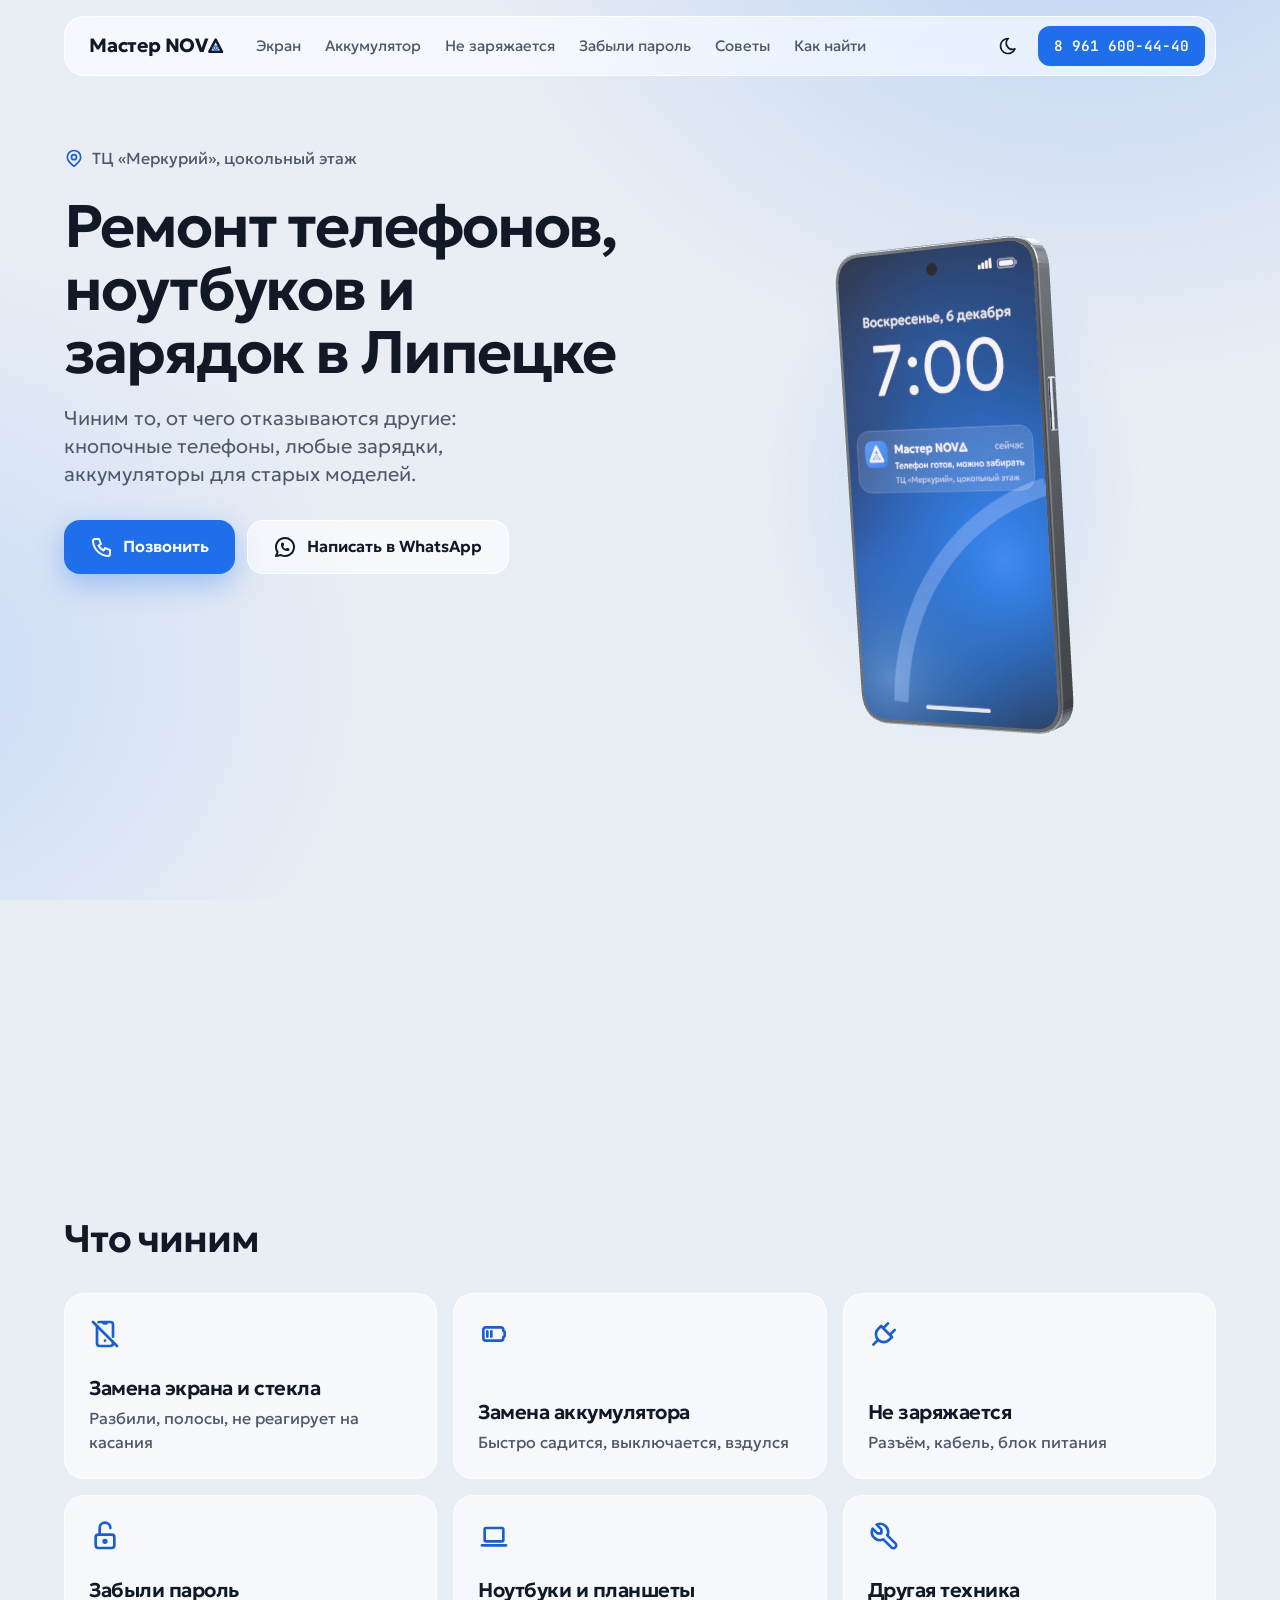
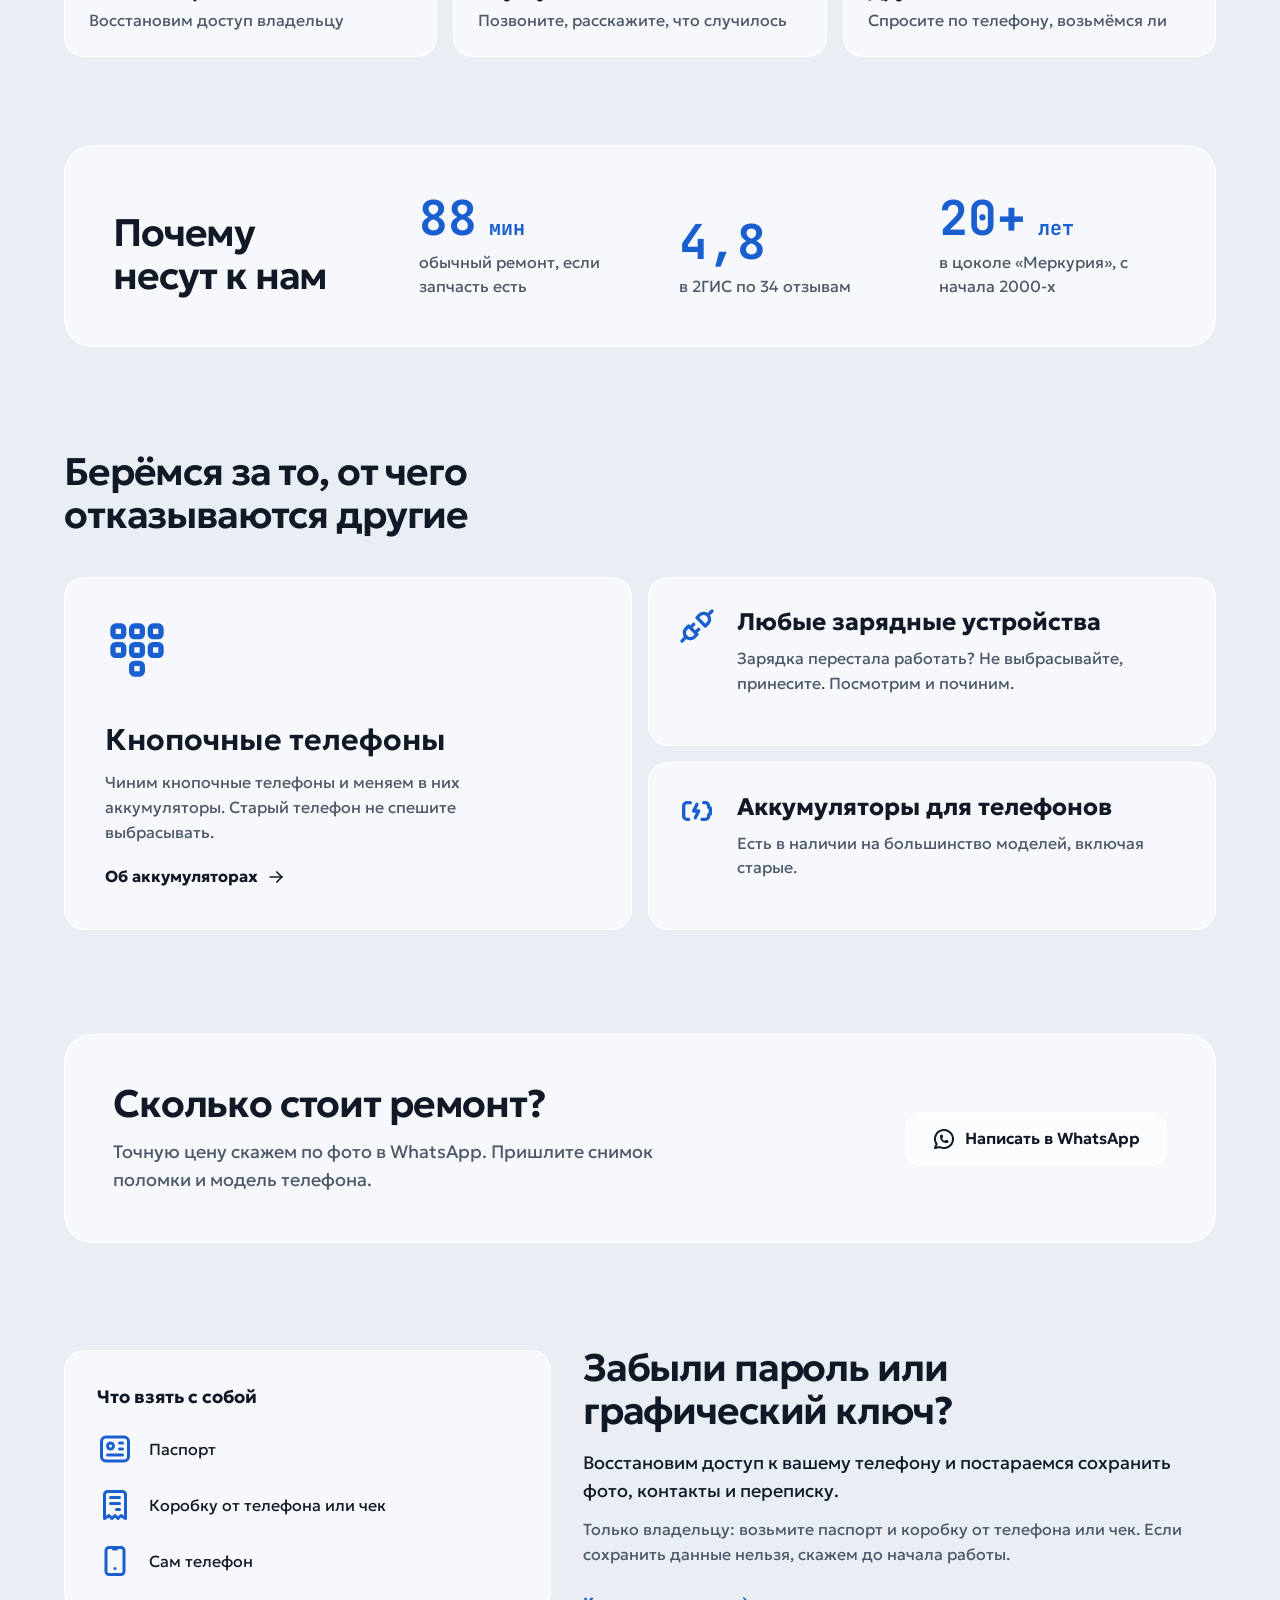
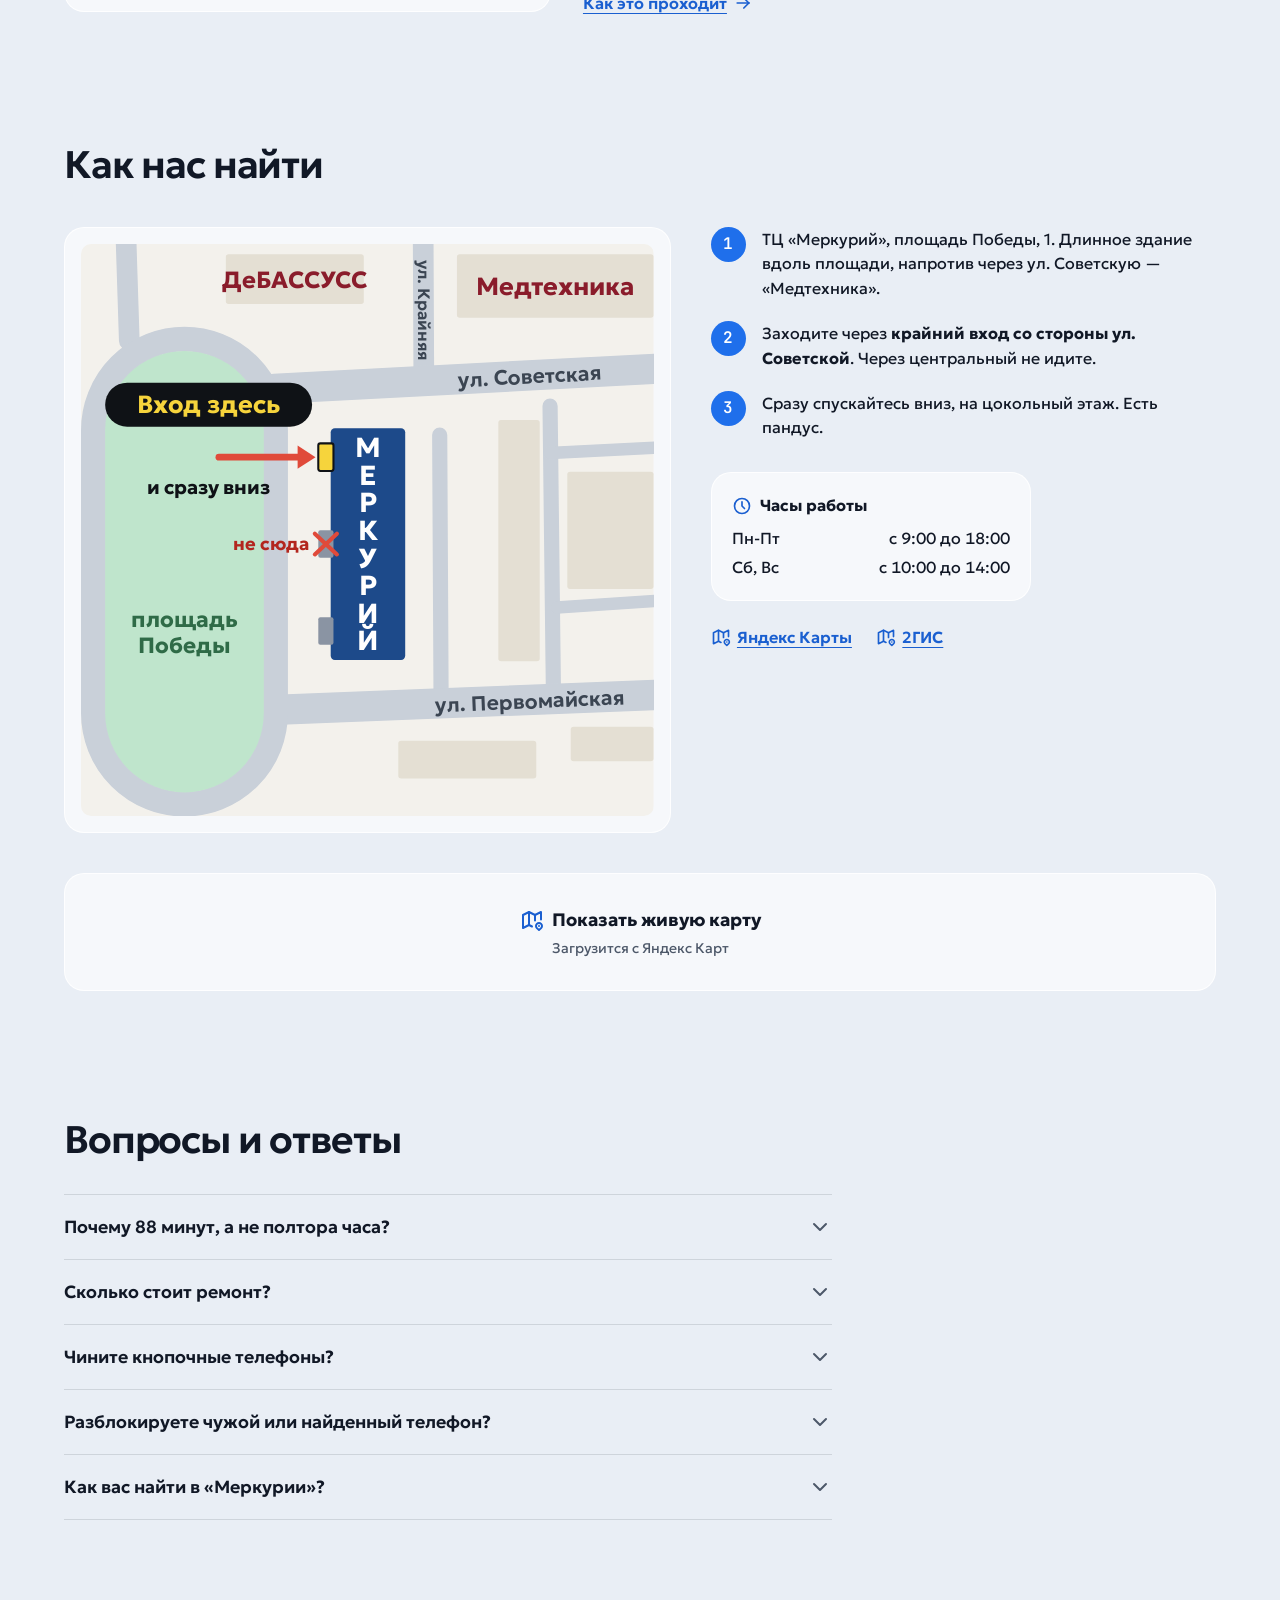
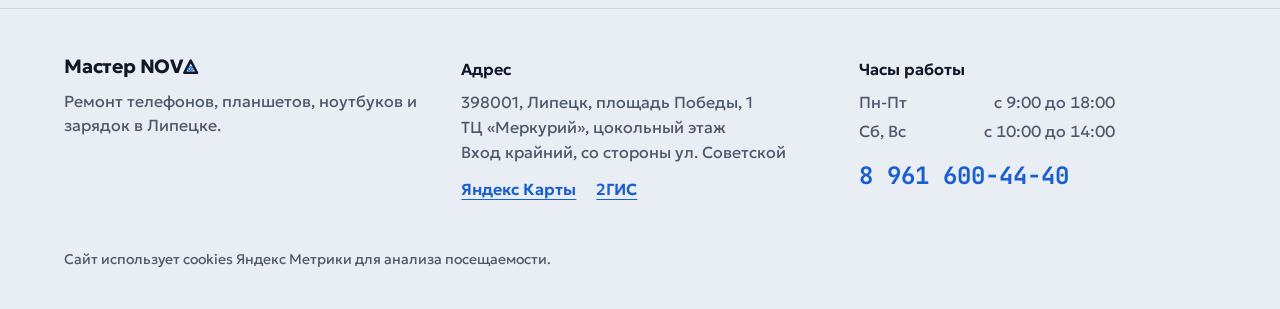
==== commit 8c0fdfa8: "Обновление сайта 11.10.2026 00:04 МСК" ====
--- a/index.html
+++ b/index.html
@@ -3,8 +3,8 @@
 <head>
 <meta charset="utf-8">
 <meta name="viewport" content="width=device-width, initial-scale=1">
-<title>Ремонт телефонов в Липецке, ТЦ «Меркурий» | Мастер Нова</title>
-<meta name="description" content="Мастерская «Мастер Нова» в цоколе ТЦ «Меркурий» у площади Победы. Ремонт телефонов, ноутбуков, зарядок и кнопочных телефонов в Липецке. 8 961 600-44-40.">
+<title>Ремонт телефонов в Липецке, ТЦ «Меркурий» | Мастер NOVA</title>
+<meta name="description" content="Мастерская «Мастер NOVA» в цоколе ТЦ «Меркурий» у площади Победы. Ремонт телефонов, ноутбуков, зарядок и кнопочных телефонов в Липецке. 8 961 600-44-40.">
 <link rel="canonical" href="https://masternova.ru/">
 <meta name="theme-color" content="#e9eef5">
 <script>
@@ -35,9 +35,9 @@
 <link rel="stylesheet" href="/assets/styles.css">
 <meta property="og:type" content="website">
 <meta property="og:locale" content="ru_RU">
-<meta property="og:site_name" content="Мастер Нова">
-<meta property="og:title" content="Ремонт телефонов в Липецке, ТЦ «Меркурий» | Мастер Нова">
-<meta property="og:description" content="Мастерская «Мастер Нова» в цоколе ТЦ «Меркурий» у площади Победы. Ремонт телефонов, ноутбуков, зарядок и кнопочных телефонов в Липецке. 8 961 600-44-40.">
+<meta property="og:site_name" content="Мастер NOVA">
+<meta property="og:title" content="Ремонт телефонов в Липецке, ТЦ «Меркурий» | Мастер NOVA">
+<meta property="og:description" content="Мастерская «Мастер NOVA» в цоколе ТЦ «Меркурий» у площади Победы. Ремонт телефонов, ноутбуков, зарядок и кнопочных телефонов в Липецке. 8 961 600-44-40.">
 <meta property="og:url" content="https://masternova.ru/">
 <meta property="og:image" content="https://masternova.ru/og.png">
 <meta property="og:image:width" content="1200">
@@ -50,7 +50,12 @@
   {
    "@type": "LocalBusiness",
    "@id": "https://masternova.ru/#business",
-   "name": "Мастер Нова",
+   "name": "Мастер NOVA",
+   "alternateName": [
+    "Мастер Нова",
+    "Мастер-Nova",
+    "Мастер-nova"
+   ],
    "description": "Ремонт телефонов, планшетов, ноутбуков и зарядных устройств в Липецке, ТЦ «Меркурий», цокольный этаж.",
    "url": "https://masternova.ru/",
    "telephone": "+79616004440",
@@ -106,7 +111,7 @@
    "@type": "WebSite",
    "@id": "https://masternova.ru/#website",
    "url": "https://masternova.ru/",
-   "name": "Мастер Нова",
+   "name": "Мастер NOVA",
    "inLanguage": "ru"
   },
   {
@@ -164,7 +169,7 @@
 <header class="sticky top-0 z-40 pt-2 md:pt-4">
   <div class="wrap">
     <div class="glass-blur rounded-[20px] flex h-14 md:h-15 items-center justify-between gap-4 pl-4 pr-1.5 md:pl-6 md:pr-2.5">
-      <a href="/" class="logo">Мастер Нова</a>
+      <a href="/" class="logo"><span class="sr-only">Мастер NOVA</span><span aria-hidden="true">Мастер NOV<svg class="logo-a" viewBox="0 0 24 24" aria-hidden="true" focusable="false"><path d="M12 2.6 21.9 21.6H2.1Z" fill="none" stroke="currentColor" stroke-width="3.9" stroke-linejoin="round"/><path d="M7.3 15.5c1.6-2.2 3.2-3.2 4.7-3.2s3.1 1 4.7 3.2c-1.6 2.2-3.2 3.2-4.7 3.2s-3.1-1-4.7-3.2Z" fill="none" stroke="var(--accent-text)" stroke-width="1.6"/><circle cx="12" cy="15.5" r="1.6" fill="var(--accent-text)"/></svg></span></a>
       <nav aria-label="Основное меню" class="hidden lg:block grow pl-4">
         <ul class="flex items-center gap-6 text-[15px]">
           <li><a class="nav-link" href="/zamena-ekrana/">Экран</a></li>
@@ -664,7 +669,7 @@
     <figure class="rounded-box glass p-3 md:p-4">
       <!-- Схема по образцу, одобренному братом 01.05.2026 (сообщение 237315): координаты взяты с той картинки -->
       <svg viewBox="360 95 830 830" class="w-full h-auto rounded-[10px]" role="img" aria-labelledby="map-t map-d">
-        <title id="map-t">Схема: как пройти в «Мастер Нова»</title>
+        <title id="map-t">Схема: как пройти в «Мастер NOVA»</title>
         <desc id="map-d">ТЦ «Меркурий» — длинное здание у площади Победы, между улицами Советской и Первомайской. Через улицу Советскую напротив — «ДеБАССУСС» и «Медтехника». У здания три входа со стороны площади. Нужен крайний, ближний к улице Советской, от него сразу вниз на цокольный этаж. Центральный вход — не тот.</desc>
         <rect x="360" y="95" width="830" height="830" fill="#f3f1ec"/>
         <!-- кварталы -->
@@ -820,7 +825,7 @@
   document.querySelector('[data-live-map]').addEventListener('click', function () {
     var f = document.createElement('iframe');
     f.src = this.dataset.liveMap;
-    f.title = 'Яндекс Карта: «Мастер Нова» в ТЦ «Меркурий»';
+    f.title = 'Яндекс Карта: «Мастер NOVA» в ТЦ «Меркурий»';
     f.className = 'block w-full h-96 md:h-[28rem] border-0';
     f.allowFullscreen = true;
     this.replaceWith(f);
@@ -922,7 +927,7 @@
 <footer class="border-t border-edge mt-6 pb-28 md:pb-10">
   <div class="wrap grid gap-10 py-12 md:grid-cols-3 max-md:text-center">
     <div>
-      <p class="logo">Мастер Нова</p>
+      <p class="logo"><span class="sr-only">Мастер NOVA</span><span aria-hidden="true">Мастер NOV<svg class="logo-a" viewBox="0 0 24 24" aria-hidden="true" focusable="false"><path d="M12 2.6 21.9 21.6H2.1Z" fill="none" stroke="currentColor" stroke-width="3.9" stroke-linejoin="round"/><path d="M7.3 15.5c1.6-2.2 3.2-3.2 4.7-3.2s3.1 1 4.7 3.2c-1.6 2.2-3.2 3.2-4.7 3.2s-3.1-1-4.7-3.2Z" fill="none" stroke="var(--accent-text)" stroke-width="1.6"/><circle cx="12" cy="15.5" r="1.6" fill="var(--accent-text)"/></svg></span></p>
       <p class="mt-3 text-muted">Ремонт телефонов, планшетов, ноутбуков и зарядок в Липецке.</p>
     </div>
     <div>
--- a/assets/styles.css
+++ b/assets/styles.css
@@ -1,2 +1,2 @@
 /*! tailwindcss v4.3.3 | MIT License | https://tailwindcss.com */
-@layer properties{@supports (((-webkit-hyphens:none)) and (not (margin-trim:inline))) or ((-moz-orient:inline) and (not (color:rgb(from red r g b)))){*,:before,:after,::backdrop{--tw-rotate-x:initial;--tw-rotate-y:initial;--tw-rotate-z:initial;--tw-skew-x:initial;--tw-skew-y:initial;--tw-divide-y-reverse:0;--tw-border-style:solid;--tw-font-weight:initial;--tw-tracking:initial;--tw-ordinal:initial;--tw-slashed-zero:initial;--tw-numeric-figure:initial;--tw-numeric-spacing:initial;--tw-numeric-fraction:initial;--tw-shadow:0 0 #0000;--tw-shadow-color:initial;--tw-shadow-alpha:100%;--tw-inset-shadow:0 0 #0000;--tw-inset-shadow-color:initial;--tw-inset-shadow-alpha:100%;--tw-ring-color:initial;--tw-ring-shadow:0 0 #0000;--tw-inset-ring-color:initial;--tw-inset-ring-shadow:0 0 #0000;--tw-ring-inset:initial;--tw-ring-offset-width:0px;--tw-ring-offset-color:#fff;--tw-ring-offset-shadow:0 0 #0000;--tw-outline-style:solid}}}@layer theme{:root,:host{--font-sans:"Geologica", "Segoe UI", Roboto, sans-serif;--font-mono:"JetBrains Mono", ui-monospace, "Cascadia Mono", monospace;--color-white:#fff;--spacing:.25rem;--container-3xl:48rem;--container-4xl:56rem;--text-sm:.875rem;--text-sm--line-height:calc(1.25 / .875);--text-base:1rem;--text-base--line-height:calc(1.5 / 1);--text-lg:1.125rem;--text-lg--line-height:calc(1.75 / 1.125);--text-xl:1.25rem;--text-xl--line-height:calc(1.75 / 1.25);--text-2xl:1.5rem;--text-2xl--line-height:calc(2 / 1.5);--text-3xl:1.875rem;--text-3xl--line-height:calc(2.25 / 1.875);--text-5xl:3rem;--text-5xl--line-height:1;--text-7xl:4.5rem;--text-7xl--line-height:1;--text-8xl:6rem;--text-8xl--line-height:1;--font-weight-light:300;--font-weight-semibold:600;--font-weight-bold:700;--tracking-tight:-.025em;--default-transition-duration:.15s;--default-transition-timing-function:cubic-bezier(.4, 0, .2, 1);--default-font-family:var(--font-sans);--default-mono-font-family:var(--font-mono);--radius-box:20px}}@layer base{*,:after,:before,::backdrop{box-sizing:border-box;border:0 solid;margin:0;padding:0}::file-selector-button{box-sizing:border-box;border:0 solid;margin:0;padding:0}html,:host{-webkit-text-size-adjust:100%;tab-size:4;line-height:1.5;font-family:var(--default-font-family,-apple-system, BlinkMacSystemFont, "Segoe UI", Roboto, "Helvetica Neue", "Noto Sans", Arial, sans-serif, "Apple Color Emoji", "Segoe UI Emoji", "Segoe UI Symbol", "Noto Color Emoji");font-feature-settings:var(--default-font-feature-settings,normal);font-variation-settings:var(--default-font-variation-settings,normal);-webkit-tap-highlight-color:transparent}hr{height:0;color:inherit;border-top-width:1px}abbr:where([title]){-webkit-text-decoration:underline dotted;text-decoration:underline dotted}h1,h2,h3,h4,h5,h6{font-size:inherit;font-weight:inherit}a{color:inherit;-webkit-text-decoration:inherit;-webkit-text-decoration:inherit;-webkit-text-decoration:inherit;text-decoration:inherit}b,strong{font-weight:bolder}code,kbd,samp,pre{font-family:var(--default-mono-font-family,ui-monospace, SFMono-Regular, Menlo, Monaco, Consolas, "Liberation Mono", "Courier New", monospace);font-feature-settings:var(--default-mono-font-feature-settings,normal);font-variation-settings:var(--default-mono-font-variation-settings,normal);font-size:1em}small{font-size:80%}sub,sup{vertical-align:baseline;font-size:75%;line-height:0;position:relative}sub{bottom:-.25em}sup{top:-.5em}table{text-indent:0;border-color:inherit;border-collapse:collapse}:-moz-focusring:where(:not(iframe)){outline:auto}progress{vertical-align:baseline}summary{display:list-item}ol,ul,menu{list-style:none}img,svg,video,canvas,audio,iframe,embed,object{vertical-align:middle;display:block}img,video{max-width:100%;height:auto}button,input,select,optgroup,textarea{font:inherit;font-feature-settings:inherit;font-variation-settings:inherit;letter-spacing:inherit;color:inherit;opacity:1;background-color:#0000;border-radius:0}::file-selector-button{font:inherit;font-feature-settings:inherit;font-variation-settings:inherit;letter-spacing:inherit;color:inherit;opacity:1;background-color:#0000;border-radius:0}:where(select:is([multiple],[size])) optgroup{font-weight:bolder}:where(select:is([multiple],[size])) optgroup option{padding-inline-start:20px}::file-selector-button{margin-inline-end:4px}::placeholder{opacity:1}@supports (not ((-webkit-appearance:-apple-pay-button))) or (contain-intrinsic-size:1px){::placeholder{color:currentColor}@supports (color:color-mix(in lab, red, red)){::placeholder{color:color-mix(in oklab, currentcolor 50%, transparent)}}}textarea{resize:vertical}::-webkit-search-decoration{-webkit-appearance:none}::-webkit-date-and-time-value{min-height:1lh;text-align:inherit}::-webkit-datetime-edit{display:inline-flex}::-webkit-datetime-edit-fields-wrapper{padding:0}::-webkit-datetime-edit{padding-block:0}::-webkit-datetime-edit-year-field{padding-block:0}::-webkit-datetime-edit-month-field{padding-block:0}::-webkit-datetime-edit-day-field{padding-block:0}::-webkit-datetime-edit-hour-field{padding-block:0}::-webkit-datetime-edit-minute-field{padding-block:0}::-webkit-datetime-edit-second-field{padding-block:0}::-webkit-datetime-edit-millisecond-field{padding-block:0}::-webkit-datetime-edit-meridiem-field{padding-block:0}::-webkit-calendar-picker-indicator{line-height:1}:-moz-ui-invalid{box-shadow:none}button,input:where([type=button],[type=reset],[type=submit]){appearance:button}::file-selector-button{appearance:button}::-webkit-inner-spin-button{height:auto}::-webkit-outer-spin-button{height:auto}[hidden]:where(:not([hidden=until-found])){display:none!important}html{scroll-behavior:smooth;background:var(--bg);color:var(--text);scroll-padding-top:88px;font-size:16px}body{line-height:1.55}body:before{content:"";z-index:-1;pointer-events:none;background:radial-gradient(60rem 50rem at 85% -15%, var(--glow-1), transparent 65%), radial-gradient(48rem 42rem at -10% 75%, var(--glow-2), transparent 65%);position:fixed;inset:0}::selection{background:var(--accent);color:#fff}:focus-visible{outline:3px solid var(--accent-text);outline-offset:3px;border-radius:8px}@media (prefers-reduced-motion:reduce){html{scroll-behavior:auto}}}@layer components{.logo{letter-spacing:-.01em;color:var(--text);white-space:nowrap;font-size:1.2rem;font-weight:700;line-height:1}.btn{white-space:nowrap;border-radius:16px;justify-content:center;align-items:center;gap:.6rem;min-height:3.375rem;padding:.6rem 1.6rem;font-size:1rem;font-weight:600;line-height:1.2;transition:transform .15s,background-color .15s,box-shadow .15s;display:inline-flex}.btn:active{transform:translateY(1px)scale(.99)}.btn-sm{border-radius:12px;min-height:2.5rem;padding:.4rem 1rem;font-size:.9rem}.btn-call{background:var(--accent);color:#fff;box-shadow:0 10px 30px var(--accent-shadow)}.btn-call:hover{background:var(--accent-hover)}.btn-sm.btn-call{box-shadow:none}.btn-wa{background:var(--glass);color:var(--text);border:1px solid var(--glass-edge)}.btn-wa:hover{background:var(--glass-hover)}.icon-btn{width:2.75rem;height:2.75rem;color:var(--text);cursor:pointer;border-radius:12px;place-items:center;display:grid}.icon-btn:hover{background:var(--glass-hover)}html:not([data-theme]) .theme-btn,.theme-btn .i-sun,[data-theme=dark] .theme-btn .i-moon{display:none}[data-theme=dark] .theme-btn .i-sun{display:block}.nav-link{color:var(--muted)}.nav-link:hover{color:var(--text)}.link-arrow{color:var(--accent-text);text-underline-offset:4px;align-items:center;gap:.4rem;font-weight:600;text-decoration:underline;text-decoration-thickness:1px;display:inline-flex}.link-arrow:hover{color:var(--text)}.menu{position:relative}.menu-btn{list-style:none}.menu-btn::-webkit-details-marker{display:none}.menu-panel{background:var(--solid);border:1px solid var(--glass-edge);width:min(18rem,100vw - 2rem);box-shadow:0 20px 50px var(--shadow);-webkit-backdrop-filter:blur(24px);backdrop-filter:blur(24px);border-radius:18px;padding:.5rem;display:grid;position:absolute;top:3.6rem;right:-.5rem}.menu-panel a{border-radius:12px;padding:.8rem 1rem;font-weight:500}.menu-panel a:hover{background:var(--glass-hover)}.faq summary{cursor:pointer;justify-content:space-between;align-items:center;gap:1rem;padding:1.15rem 0;font-size:1.1rem;font-weight:600;list-style:none;display:flex}.faq summary::-webkit-details-marker{display:none}.faq-a{color:var(--muted);max-width:62ch;padding-bottom:1.25rem}.faq-a a{color:var(--accent-text);text-underline-offset:3px;text-decoration:underline}.service-card{border-radius:var(--radius-box);flex-direction:column;justify-content:space-between;gap:1.5rem;height:100%;padding:1.5rem;transition:background-color .15s,border-color .15s;display:flex}.service-card:hover{background:var(--glass-hover)}.step-num{background:var(--accent);color:#fff;width:2.2rem;height:2.2rem;font-weight:600;font-family:var(--font-mono);border-radius:999px;flex:none;place-items:center;display:grid}.stat{font-family:var(--font-mono);color:var(--accent-text);font-variant-numeric:tabular-nums;font-weight:700;line-height:1}.article-card{border-radius:var(--radius-box);background:var(--glass);border:1px solid var(--glass-edge);height:100%;padding:1.5rem;display:block}.article-card:hover{background:var(--glass-hover)}.prose-nova{max-width:68ch}.prose-nova>*+*{margin-top:1.1em}.prose-nova h2{letter-spacing:-.02em;margin-top:2em;font-size:1.5rem;font-weight:600;line-height:1.25}.prose-nova h3{margin-top:1.6em;font-size:1.2rem;font-weight:600}.prose-nova ul,.prose-nova ol{padding-left:1.3em}.prose-nova ul{list-style:outside}.prose-nova ol{list-style:decimal}.prose-nova li+li{margin-top:.4em}.prose-nova li::marker{color:var(--accent-text)}.prose-nova a{color:var(--accent-text);text-underline-offset:3px;text-decoration:underline}.prose-nova strong{font-weight:600}.prose-nova .note{background:var(--glass);border:1px solid var(--glass-edge);border-radius:16px;padding:1rem 1.25rem}}@layer utilities{.visible{visibility:visible}.sr-only{clip-path:inset(50%);white-space:nowrap;border-width:0;width:1px;height:1px;margin:-1px;padding:0;position:absolute;overflow:hidden}.fixed{position:fixed}.static{position:static}.sticky{position:sticky}.inset-x-0{inset-inline:0}.top-0{top:0}.bottom-0{bottom:0}.z-40{z-index:40}.wrap{width:100%;max-width:76rem;margin-inline:auto;padding-inline:1rem}@media (min-width:48rem){.wrap{padding-inline:2rem}}.h1{letter-spacing:-.035em;text-wrap:balance;font-size:clamp(2.1rem,1.3rem + 3.4vw,3.75rem);font-weight:600;line-height:1.05}@media not all and (min-width:48rem){.h1{text-align:center;margin-inline:auto}}.h2{letter-spacing:-.03em;text-wrap:balance;font-size:clamp(1.7rem,1.25rem + 1.6vw,2.4rem);font-weight:600;line-height:1.12}@media not all and (min-width:48rem){.h2{text-align:center;margin-inline:auto}}.mt-0\.5{margin-top:calc(var(--spacing) * .5)}.mt-1{margin-top:var(--spacing)}.mt-2{margin-top:calc(var(--spacing) * 2)}.mt-3{margin-top:calc(var(--spacing) * 3)}.mt-4{margin-top:calc(var(--spacing) * 4)}.mt-5{margin-top:calc(var(--spacing) * 5)}.mt-6{margin-top:calc(var(--spacing) * 6)}.mt-8{margin-top:calc(var(--spacing) * 8)}.mt-10{margin-top:calc(var(--spacing) * 10)}.mb-2{margin-bottom:calc(var(--spacing) * 2)}.block{display:block}.flex{display:flex}.grid{display:grid}.hidden{display:none}.inline{display:inline}.inline-flex{display:inline-flex}.size-5{width:calc(var(--spacing) * 5);height:calc(var(--spacing) * 5)}.size-6{width:calc(var(--spacing) * 6);height:calc(var(--spacing) * 6)}.size-7{width:calc(var(--spacing) * 7);height:calc(var(--spacing) * 7)}.size-8{width:calc(var(--spacing) * 8);height:calc(var(--spacing) * 8)}.size-9{width:calc(var(--spacing) * 9);height:calc(var(--spacing) * 9)}.size-10{width:calc(var(--spacing) * 10);height:calc(var(--spacing) * 10)}.size-12{width:calc(var(--spacing) * 12);height:calc(var(--spacing) * 12)}.size-14{width:calc(var(--spacing) * 14);height:calc(var(--spacing) * 14)}.size-16{width:calc(var(--spacing) * 16);height:calc(var(--spacing) * 16)}.h-14{height:calc(var(--spacing) * 14)}.h-96{height:calc(var(--spacing) * 96)}.h-auto{height:auto}.\!min-h-12{min-height:calc(var(--spacing) * 12)!important}.w-full{width:100%}.max-w-3xl{max-width:var(--container-3xl)}.max-w-4xl{max-width:var(--container-4xl)}.max-w-64{max-width:calc(var(--spacing) * 64)}.max-w-80{max-width:calc(var(--spacing) * 80)}.max-w-\[20ch\]{max-width:20ch}.max-w-\[22ch\]{max-width:22ch}.max-w-\[24ch\]{max-width:24ch}.max-w-\[34ch\]{max-width:34ch}.max-w-\[38ch\]{max-width:38ch}.max-w-\[46ch\]{max-width:46ch}.max-w-\[52ch\]{max-width:52ch}.max-w-\[56ch\]{max-width:56ch}.shrink-0{flex-shrink:0}.grow{flex-grow:1}.transform{transform:var(--tw-rotate-x,) var(--tw-rotate-y,) var(--tw-rotate-z,) var(--tw-skew-x,) var(--tw-skew-y,)}.grid-cols-2{grid-template-columns:repeat(2,minmax(0,1fr))}.grid-cols-3{grid-template-columns:repeat(3,minmax(0,1fr))}.flex-col{flex-direction:column}.flex-wrap{flex-wrap:wrap}.place-items-center{place-items:center}.items-center{align-items:center}.items-start{align-items:flex-start}.justify-between{justify-content:space-between}.gap-1{gap:var(--spacing)}.gap-2{gap:calc(var(--spacing) * 2)}.gap-3{gap:calc(var(--spacing) * 3)}.gap-4{gap:calc(var(--spacing) * 4)}.gap-5{gap:calc(var(--spacing) * 5)}.gap-6{gap:calc(var(--spacing) * 6)}.gap-8{gap:calc(var(--spacing) * 8)}.gap-10{gap:calc(var(--spacing) * 10)}.gap-x-5{column-gap:calc(var(--spacing) * 5)}.gap-x-6{column-gap:calc(var(--spacing) * 6)}.gap-x-10{column-gap:calc(var(--spacing) * 10)}.gap-y-2{row-gap:calc(var(--spacing) * 2)}.gap-y-3{row-gap:calc(var(--spacing) * 3)}.gap-y-6{row-gap:calc(var(--spacing) * 6)}:where(.divide-y>:not(:last-child)){--tw-divide-y-reverse:0;border-bottom-style:var(--tw-border-style);border-top-style:var(--tw-border-style);border-top-width:calc(1px * var(--tw-divide-y-reverse));border-bottom-width:calc(1px * calc(1 - var(--tw-divide-y-reverse)))}:where(.divide-edge>:not(:last-child)){border-color:var(--line)}.overflow-hidden{overflow:hidden}.rounded-\[10px\]{border-radius:10px}.rounded-\[20px\]{border-radius:20px}.rounded-\[28px\]{border-radius:28px}.rounded-box{border-radius:var(--radius-box)}.border-0{border-style:var(--tw-border-style);border-width:0}.border-y{border-block-style:var(--tw-border-style);border-block-width:1px}.border-t{border-top-style:var(--tw-border-style);border-top-width:1px}.border-edge{border-color:var(--line)}.p-2{padding:calc(var(--spacing) * 2)}.p-3{padding:calc(var(--spacing) * 3)}.p-4{padding:calc(var(--spacing) * 4)}.p-5{padding:calc(var(--spacing) * 5)}.p-6{padding:calc(var(--spacing) * 6)}.p-7{padding:calc(var(--spacing) * 7)}.px-2{padding-inline:calc(var(--spacing) * 2)}.px-5{padding-inline:calc(var(--spacing) * 5)}.px-6{padding-inline:calc(var(--spacing) * 6)}.py-6{padding-block:calc(var(--spacing) * 6)}.py-8{padding-block:calc(var(--spacing) * 8)}.py-10{padding-block:calc(var(--spacing) * 10)}.py-12{padding-block:calc(var(--spacing) * 12)}.py-20{padding-block:calc(var(--spacing) * 20)}.pt-2{padding-top:calc(var(--spacing) * 2)}.pt-6{padding-top:calc(var(--spacing) * 6)}.pt-8{padding-top:calc(var(--spacing) * 8)}.pr-1\.5{padding-right:calc(var(--spacing) * 1.5)}.pb-6{padding-bottom:calc(var(--spacing) * 6)}.pb-10{padding-bottom:calc(var(--spacing) * 10)}.pb-14{padding-bottom:calc(var(--spacing) * 14)}.pb-28{padding-bottom:calc(var(--spacing) * 28)}.pl-4{padding-left:calc(var(--spacing) * 4)}.text-center{text-align:center}.font-mono{font-family:var(--font-mono)}.font-sans{font-family:var(--font-sans)}.text-2xl{font-size:var(--text-2xl);line-height:var(--tw-leading,var(--text-2xl--line-height))}.text-3xl{font-size:var(--text-3xl);line-height:var(--tw-leading,var(--text-3xl--line-height))}.text-7xl{font-size:var(--text-7xl);line-height:var(--tw-leading,var(--text-7xl--line-height))}.text-base{font-size:var(--text-base);line-height:var(--tw-leading,var(--text-base--line-height))}.text-lg{font-size:var(--text-lg);line-height:var(--tw-leading,var(--text-lg--line-height))}.text-sm{font-size:var(--text-sm);line-height:var(--tw-leading,var(--text-sm--line-height))}.text-xl{font-size:var(--text-xl);line-height:var(--tw-leading,var(--text-xl--line-height))}.text-\[15px\]{font-size:15px}.font-bold{--tw-font-weight:var(--font-weight-bold);font-weight:var(--font-weight-bold)}.font-light{--tw-font-weight:var(--font-weight-light);font-weight:var(--font-weight-light)}.font-semibold{--tw-font-weight:var(--font-weight-semibold);font-weight:var(--font-weight-semibold)}.tracking-tight{--tw-tracking:var(--tracking-tight);letter-spacing:var(--tracking-tight)}.whitespace-nowrap{white-space:nowrap}.text-accent-text{color:var(--accent-text)}.text-muted{color:var(--muted)}.text-text{color:var(--text)}.not-italic{font-style:normal}.tabular-nums{--tw-numeric-spacing:tabular-nums;font-variant-numeric:var(--tw-ordinal,) var(--tw-slashed-zero,) var(--tw-numeric-figure,) var(--tw-numeric-spacing,) var(--tw-numeric-fraction,)}.underline-offset-4{text-underline-offset:4px}.antialiased{-webkit-font-smoothing:antialiased;-moz-osx-font-smoothing:grayscale}.\!shadow-none{--tw-shadow:0 0 #0000!important;box-shadow:var(--tw-inset-shadow), var(--tw-inset-ring-shadow), var(--tw-ring-offset-shadow), var(--tw-ring-shadow), var(--tw-shadow)!important}.ring{--tw-ring-shadow:var(--tw-ring-inset,) 0 0 0 calc(1px + var(--tw-ring-offset-width)) var(--tw-ring-color,currentcolor);box-shadow:var(--tw-inset-shadow), var(--tw-inset-ring-shadow), var(--tw-ring-offset-shadow), var(--tw-ring-shadow), var(--tw-shadow)}.outline{outline-style:var(--tw-outline-style);outline-width:1px}.glass-blur{background:var(--glass);border:1px solid var(--glass-edge);-webkit-backdrop-filter:blur(20px)saturate(160%);backdrop-filter:blur(20px)saturate(160%)}@supports not ((-webkit-backdrop-filter:blur(1px)) or (backdrop-filter:blur(1px))){.glass-blur{background:var(--solid)}}.transition-transform{transition-property:transform,translate,scale,rotate;transition-timing-function:var(--tw-ease,var(--default-transition-timing-function));transition-duration:var(--tw-duration,var(--default-transition-duration))}.glass{background:var(--glass);border:1px solid var(--glass-edge)}.group-open\:rotate-180:is(:where(.group):is([open],:popover-open,:open) *){rotate:180deg}@media (hover:hover){.group-hover\:text-accent-text:is(:where(.group):hover *){color:var(--accent-text)}.hover\:bg-\[var\(--glass-hover\)\]:hover{background-color:var(--glass-hover)}.hover\:text-text:hover{color:var(--text)}.hover\:underline:hover{text-decoration-line:underline}}.focus\:not-sr-only:focus{clip-path:none;white-space:normal;width:auto;height:auto;margin:0;padding:0;position:static;overflow:visible}.focus\:fixed:focus{position:fixed}.focus\:top-3:focus{top:calc(var(--spacing) * 3)}.focus\:left-3:focus{left:calc(var(--spacing) * 3)}.focus\:z-50:focus{z-index:50}.focus\:rounded-box:focus{border-radius:var(--radius-box)}.focus\:bg-accent:focus{background-color:var(--accent)}.focus\:px-4:focus{padding-inline:calc(var(--spacing) * 4)}.focus\:py-2:focus{padding-block:calc(var(--spacing) * 2)}.focus\:text-white:focus{color:var(--color-white)}@media not all and (min-width:48rem){.max-md\:mx-auto{margin-inline:auto}.max-md\:justify-center{justify-content:center}.max-md\:text-center{text-align:center}}@media (min-width:40rem){.sm\:flex{display:flex}.sm\:grid-cols-2{grid-template-columns:repeat(2,minmax(0,1fr))}.sm\:flex-wrap{flex-wrap:wrap}@media not all and (min-width:48rem){.sm\:max-md\:justify-center{justify-content:center}}}@media (min-width:48rem){.md\:order-1{order:1}.md\:order-2{order:2}.md\:col-start-1{grid-column-start:1}.md\:col-start-2{grid-column-start:2}.md\:row-span-2{grid-row:span 2/span 2}.md\:row-start-1{grid-row-start:1}.md\:row-start-2{grid-row-start:2}.md\:mt-5{margin-top:calc(var(--spacing) * 5)}.md\:mt-8{margin-top:calc(var(--spacing) * 8)}.md\:hidden{display:none}.md\:inline-flex{display:inline-flex}.md\:size-8{width:calc(var(--spacing) * 8);height:calc(var(--spacing) * 8)}.md\:size-16{width:calc(var(--spacing) * 16);height:calc(var(--spacing) * 16)}.md\:h-15{height:calc(var(--spacing) * 15)}.md\:h-\[28rem\]{height:28rem}.md\:grid-cols-1{grid-template-columns:repeat(1,minmax(0,1fr))}.md\:grid-cols-2{grid-template-columns:repeat(2,minmax(0,1fr))}.md\:grid-cols-3{grid-template-columns:repeat(3,minmax(0,1fr))}.md\:grid-cols-\[1\.1fr_1fr\]{grid-template-columns:1.1fr 1fr}.md\:grid-cols-\[1\.2fr_1fr\]{grid-template-columns:1.2fr 1fr}.md\:grid-cols-\[1\.3fr_1fr\]{grid-template-columns:1.3fr 1fr}.md\:grid-cols-\[1\.4fr_1fr\]{grid-template-columns:1.4fr 1fr}.md\:grid-cols-\[1fr_1\.3fr\]{grid-template-columns:1fr 1.3fr}.md\:grid-rows-2{grid-template-rows:repeat(2,minmax(0,1fr))}.md\:flex-row{flex-direction:row}.md\:items-center{align-items:center}.md\:items-start{align-items:flex-start}.md\:justify-between{justify-content:space-between}.md\:gap-2{gap:calc(var(--spacing) * 2)}.md\:gap-4{gap:calc(var(--spacing) * 4)}.md\:self-end{align-self:flex-end}.md\:self-start{align-self:flex-start}.md\:p-4{padding:calc(var(--spacing) * 4)}.md\:p-6{padding:calc(var(--spacing) * 6)}.md\:p-8{padding:calc(var(--spacing) * 8)}.md\:p-9{padding:calc(var(--spacing) * 9)}.md\:p-10{padding:calc(var(--spacing) * 10)}.md\:p-12{padding:calc(var(--spacing) * 12)}.md\:px-12{padding-inline:calc(var(--spacing) * 12)}.md\:py-10{padding-block:calc(var(--spacing) * 10)}.md\:py-12{padding-block:calc(var(--spacing) * 12)}.md\:py-14{padding-block:calc(var(--spacing) * 14)}.md\:py-16{padding-block:calc(var(--spacing) * 16)}.md\:py-28{padding-block:calc(var(--spacing) * 28)}.md\:pt-4{padding-top:calc(var(--spacing) * 4)}.md\:pt-14{padding-top:calc(var(--spacing) * 14)}.md\:pr-2\.5{padding-right:calc(var(--spacing) * 2.5)}.md\:pb-10{padding-bottom:calc(var(--spacing) * 10)}.md\:pb-14{padding-bottom:calc(var(--spacing) * 14)}.md\:pb-20{padding-bottom:calc(var(--spacing) * 20)}.md\:pl-6{padding-left:calc(var(--spacing) * 6)}.md\:text-2xl{font-size:var(--text-2xl);line-height:var(--tw-leading,var(--text-2xl--line-height))}.md\:text-3xl{font-size:var(--text-3xl);line-height:var(--tw-leading,var(--text-3xl--line-height))}.md\:text-5xl{font-size:var(--text-5xl);line-height:var(--tw-leading,var(--text-5xl--line-height))}.md\:text-8xl{font-size:var(--text-8xl);line-height:var(--tw-leading,var(--text-8xl--line-height))}.md\:text-base{font-size:var(--text-base);line-height:var(--tw-leading,var(--text-base--line-height))}.md\:text-xl{font-size:var(--text-xl);line-height:var(--tw-leading,var(--text-xl--line-height))}}@media (min-width:64rem){.lg\:block{display:block}.lg\:contents{display:contents}.lg\:hidden{display:none}.lg\:grid-cols-3{grid-template-columns:repeat(3,minmax(0,1fr))}.lg\:grid-cols-\[1\.2fr_repeat\(3\,minmax\(0\,1fr\)\)\]{grid-template-columns:1.2fr repeat(3,minmax(0,1fr))}.lg\:items-end{align-items:flex-end}}}@font-face{font-family:Geologica;font-style:normal;font-weight:300 700;font-display:swap;src:url(/fonts/geologica-cyrillic.woff2)format("woff2");unicode-range:U+301,U+400-45F,U+490-491,U+4B0-4B1,U+2116}@font-face{font-family:Geologica;font-style:normal;font-weight:300 700;font-display:swap;src:url(/fonts/geologica-latin-ext.woff2)format("woff2");unicode-range:U+100-2BA,U+2BD-2C5,U+2C7-2CC,U+2CE-2D7,U+2DD-2FF,U+304,U+308,U+329,U+1D00-1DBF,U+1E00-1E9F,U+1EF2-1EFF,U+2020,U+20A0-20AB,U+20AD-20C4,U+2113,U+2C60-2C7F,U+A720-A7FF}@font-face{font-family:Geologica;font-style:normal;font-weight:300 700;font-display:swap;src:url(/fonts/geologica-latin.woff2)format("woff2");unicode-range:U+??,U+131,U+152-153,U+2BB-2BC,U+2C6,U+2DA,U+2DC,U+304,U+308,U+329,U+2000-206F,U+20AC,U+2122,U+2191,U+2193,U+2212,U+2215,U+FEFF,U+FFFD}@font-face{font-family:JetBrains Mono;font-style:normal;font-weight:500 700;font-display:swap;src:url(/fonts/jetbrains-mono-cyrillic.woff2)format("woff2");unicode-range:U+301,U+400-45F,U+490-491,U+4B0-4B1,U+2116}@font-face{font-family:JetBrains Mono;font-style:normal;font-weight:500 700;font-display:swap;src:url(/fonts/jetbrains-mono-latin.woff2)format("woff2");unicode-range:U+??,U+131,U+152-153,U+2BB-2BC,U+2C6,U+2DA,U+2DC,U+304,U+308,U+329,U+2000-206F,U+20AC,U+2122,U+2191,U+2193,U+2212,U+2215,U+FEFF,U+FFFD}:root{color-scheme:light;--bg:#e9eef5;--glow-1:#1f6feb38;--glow-2:#78aaff47;--glass:#ffffff94;--glass-hover:#fffc;--glass-edge:#ffffffd9;--solid:#f6f8fbe6;--line:#1118261f;--text:#111826;--muted:#4d5869;--accent:#1f6feb;--accent-hover:#1a63d6;--accent-text:#1a5fd0;--warn:#c42b1c;--accent-shadow:#1f6feb59;--shadow:#11182629}[data-theme=dark]{color-scheme:dark;--bg:#080b11;--glow-1:#1f6feb4d;--glow-2:#3c6edc2e;--glass:#ffffff0d;--glass-hover:#ffffff17;--glass-edge:#ffffff1f;--solid:#141a26eb;--line:#ffffff1f;--text:#e9eef6;--muted:#98a3b5;--accent:#2a6fe0;--accent-hover:#3479ea;--accent-text:#7fb0ff;--warn:#ff7a6b;--accent-shadow:#2f7bf573;--shadow:#0009}@media (prefers-color-scheme:dark){:root:not([data-theme]){color-scheme:dark;--bg:#080b11;--glow-1:#1f6feb4d;--glow-2:#3c6edc2e;--glass:#ffffff0d;--glass-hover:#ffffff17;--glass-edge:#ffffff1f;--solid:#141a26eb;--line:#ffffff1f;--text:#e9eef6;--muted:#98a3b5;--accent:#2a6fe0;--accent-hover:#3479ea;--accent-text:#7fb0ff;--warn:#ff7a6b;--accent-shadow:#2f7bf573;--shadow:#0009}}@media (prefers-reduced-motion:no-preference){.rise{animation:.6s cubic-bezier(.16,1,.3,1) both rise}.rise-2{animation-delay:80ms}.rise-3{animation-delay:.16s}@keyframes rise{0%{opacity:0;transform:translateY(14px)}}}:root{--poster-start:url(/img/phone-start-light.webp);--poster-end:url(/img/phone-end-light.webp);--hdr:4rem}[data-theme=dark]{--poster-start:url(/img/phone-start-dark.webp);--poster-end:url(/img/phone-end-dark.webp)}@media (prefers-color-scheme:dark){:root:not([data-theme]){--poster-start:url(/img/phone-start-dark.webp);--poster-end:url(/img/phone-end-dark.webp)}}@media (min-width:48rem){:root{--hdr:4.75rem}}.hero-visual{height:22rem;margin-top:1rem;position:relative}.hero-poster{background:var(--poster-end) center / contain no-repeat;transition:opacity .5s;position:absolute;inset:0}.hero-visual canvas{opacity:0;width:100%;height:100%;transition:opacity .5s;position:absolute;inset:0}.hero-visual.is-live canvas{opacity:1}.hero-visual.is-live .hero-poster{opacity:0}@media (min-width:48rem){.hero-visual{height:36rem;margin-top:0}}.p3d .hero-poster{background-image:var(--poster-start)}.p3d .hero{height:calc(100svh - var(--hdr) + 40svh)}.p3d .hero-stage{top:var(--hdr);height:calc(100svh - var(--hdr));grid-template-rows:auto minmax(0,1fr) auto;padding-block:1.25rem;position:sticky}.p3d .hero-visual{height:auto;min-height:0;margin-top:.5rem}@media not all and (min-width:48rem){.p3d .hero-stage{grid-template-rows:auto minmax(0,1fr);padding-bottom:5.5rem}.p3d .hero-cta{display:none}}@media (min-width:48rem){.p3d .hero{height:calc(100svh - var(--hdr) + 30svh)}.p3d .hero-stage{grid-template-rows:1fr 1fr;padding-block:2rem}.p3d .hero-visual{margin-top:0}}@property --tw-rotate-x{syntax:"*";inherits:false}@property --tw-rotate-y{syntax:"*";inherits:false}@property --tw-rotate-z{syntax:"*";inherits:false}@property --tw-skew-x{syntax:"*";inherits:false}@property --tw-skew-y{syntax:"*";inherits:false}@property --tw-divide-y-reverse{syntax:"*";inherits:false;initial-value:0}@property --tw-border-style{syntax:"*";inherits:false;initial-value:solid}@property --tw-font-weight{syntax:"*";inherits:false}@property --tw-tracking{syntax:"*";inherits:false}@property --tw-ordinal{syntax:"*";inherits:false}@property --tw-slashed-zero{syntax:"*";inherits:false}@property --tw-numeric-figure{syntax:"*";inherits:false}@property --tw-numeric-spacing{syntax:"*";inherits:false}@property --tw-numeric-fraction{syntax:"*";inherits:false}@property --tw-shadow{syntax:"*";inherits:false;initial-value:0 0 #0000}@property --tw-shadow-color{syntax:"*";inherits:false}@property --tw-shadow-alpha{syntax:"<percentage>";inherits:false;initial-value:100%}@property --tw-inset-shadow{syntax:"*";inherits:false;initial-value:0 0 #0000}@property --tw-inset-shadow-color{syntax:"*";inherits:false}@property --tw-inset-shadow-alpha{syntax:"<percentage>";inherits:false;initial-value:100%}@property --tw-ring-color{syntax:"*";inherits:false}@property --tw-ring-shadow{syntax:"*";inherits:false;initial-value:0 0 #0000}@property --tw-inset-ring-color{syntax:"*";inherits:false}@property --tw-inset-ring-shadow{syntax:"*";inherits:false;initial-value:0 0 #0000}@property --tw-ring-inset{syntax:"*";inherits:false}@property --tw-ring-offset-width{syntax:"<length>";inherits:false;initial-value:0}@property --tw-ring-offset-color{syntax:"*";inherits:false;initial-value:#fff}@property --tw-ring-offset-shadow{syntax:"*";inherits:false;initial-value:0 0 #0000}@property --tw-outline-style{syntax:"*";inherits:false;initial-value:solid}+@layer properties{@supports (((-webkit-hyphens:none)) and (not (margin-trim:inline))) or ((-moz-orient:inline) and (not (color:rgb(from red r g b)))){*,:before,:after,::backdrop{--tw-rotate-x:initial;--tw-rotate-y:initial;--tw-rotate-z:initial;--tw-skew-x:initial;--tw-skew-y:initial;--tw-divide-y-reverse:0;--tw-border-style:solid;--tw-font-weight:initial;--tw-tracking:initial;--tw-ordinal:initial;--tw-slashed-zero:initial;--tw-numeric-figure:initial;--tw-numeric-spacing:initial;--tw-numeric-fraction:initial;--tw-shadow:0 0 #0000;--tw-shadow-color:initial;--tw-shadow-alpha:100%;--tw-inset-shadow:0 0 #0000;--tw-inset-shadow-color:initial;--tw-inset-shadow-alpha:100%;--tw-ring-color:initial;--tw-ring-shadow:0 0 #0000;--tw-inset-ring-color:initial;--tw-inset-ring-shadow:0 0 #0000;--tw-ring-inset:initial;--tw-ring-offset-width:0px;--tw-ring-offset-color:#fff;--tw-ring-offset-shadow:0 0 #0000;--tw-outline-style:solid}}}@layer theme{:root,:host{--font-sans:"Geologica", "Segoe UI", Roboto, sans-serif;--font-mono:"JetBrains Mono", ui-monospace, "Cascadia Mono", monospace;--color-white:#fff;--spacing:.25rem;--container-3xl:48rem;--container-4xl:56rem;--text-sm:.875rem;--text-sm--line-height:calc(1.25 / .875);--text-base:1rem;--text-base--line-height:calc(1.5 / 1);--text-lg:1.125rem;--text-lg--line-height:calc(1.75 / 1.125);--text-xl:1.25rem;--text-xl--line-height:calc(1.75 / 1.25);--text-2xl:1.5rem;--text-2xl--line-height:calc(2 / 1.5);--text-3xl:1.875rem;--text-3xl--line-height:calc(2.25 / 1.875);--text-5xl:3rem;--text-5xl--line-height:1;--text-7xl:4.5rem;--text-7xl--line-height:1;--text-8xl:6rem;--text-8xl--line-height:1;--font-weight-light:300;--font-weight-semibold:600;--font-weight-bold:700;--tracking-tight:-.025em;--default-transition-duration:.15s;--default-transition-timing-function:cubic-bezier(.4, 0, .2, 1);--default-font-family:var(--font-sans);--default-mono-font-family:var(--font-mono);--radius-box:20px}}@layer base{*,:after,:before,::backdrop{box-sizing:border-box;border:0 solid;margin:0;padding:0}::file-selector-button{box-sizing:border-box;border:0 solid;margin:0;padding:0}html,:host{-webkit-text-size-adjust:100%;tab-size:4;line-height:1.5;font-family:var(--default-font-family,-apple-system, BlinkMacSystemFont, "Segoe UI", Roboto, "Helvetica Neue", "Noto Sans", Arial, sans-serif, "Apple Color Emoji", "Segoe UI Emoji", "Segoe UI Symbol", "Noto Color Emoji");font-feature-settings:var(--default-font-feature-settings,normal);font-variation-settings:var(--default-font-variation-settings,normal);-webkit-tap-highlight-color:transparent}hr{height:0;color:inherit;border-top-width:1px}abbr:where([title]){-webkit-text-decoration:underline dotted;text-decoration:underline dotted}h1,h2,h3,h4,h5,h6{font-size:inherit;font-weight:inherit}a{color:inherit;-webkit-text-decoration:inherit;-webkit-text-decoration:inherit;-webkit-text-decoration:inherit;text-decoration:inherit}b,strong{font-weight:bolder}code,kbd,samp,pre{font-family:var(--default-mono-font-family,ui-monospace, SFMono-Regular, Menlo, Monaco, Consolas, "Liberation Mono", "Courier New", monospace);font-feature-settings:var(--default-mono-font-feature-settings,normal);font-variation-settings:var(--default-mono-font-variation-settings,normal);font-size:1em}small{font-size:80%}sub,sup{vertical-align:baseline;font-size:75%;line-height:0;position:relative}sub{bottom:-.25em}sup{top:-.5em}table{text-indent:0;border-color:inherit;border-collapse:collapse}:-moz-focusring:where(:not(iframe)){outline:auto}progress{vertical-align:baseline}summary{display:list-item}ol,ul,menu{list-style:none}img,svg,video,canvas,audio,iframe,embed,object{vertical-align:middle;display:block}img,video{max-width:100%;height:auto}button,input,select,optgroup,textarea{font:inherit;font-feature-settings:inherit;font-variation-settings:inherit;letter-spacing:inherit;color:inherit;opacity:1;background-color:#0000;border-radius:0}::file-selector-button{font:inherit;font-feature-settings:inherit;font-variation-settings:inherit;letter-spacing:inherit;color:inherit;opacity:1;background-color:#0000;border-radius:0}:where(select:is([multiple],[size])) optgroup{font-weight:bolder}:where(select:is([multiple],[size])) optgroup option{padding-inline-start:20px}::file-selector-button{margin-inline-end:4px}::placeholder{opacity:1}@supports (not ((-webkit-appearance:-apple-pay-button))) or (contain-intrinsic-size:1px){::placeholder{color:currentColor}@supports (color:color-mix(in lab, red, red)){::placeholder{color:color-mix(in oklab, currentcolor 50%, transparent)}}}textarea{resize:vertical}::-webkit-search-decoration{-webkit-appearance:none}::-webkit-date-and-time-value{min-height:1lh;text-align:inherit}::-webkit-datetime-edit{display:inline-flex}::-webkit-datetime-edit-fields-wrapper{padding:0}::-webkit-datetime-edit{padding-block:0}::-webkit-datetime-edit-year-field{padding-block:0}::-webkit-datetime-edit-month-field{padding-block:0}::-webkit-datetime-edit-day-field{padding-block:0}::-webkit-datetime-edit-hour-field{padding-block:0}::-webkit-datetime-edit-minute-field{padding-block:0}::-webkit-datetime-edit-second-field{padding-block:0}::-webkit-datetime-edit-millisecond-field{padding-block:0}::-webkit-datetime-edit-meridiem-field{padding-block:0}::-webkit-calendar-picker-indicator{line-height:1}:-moz-ui-invalid{box-shadow:none}button,input:where([type=button],[type=reset],[type=submit]){appearance:button}::file-selector-button{appearance:button}::-webkit-inner-spin-button{height:auto}::-webkit-outer-spin-button{height:auto}[hidden]:where(:not([hidden=until-found])){display:none!important}html{scroll-behavior:smooth;background:var(--bg);color:var(--text);scroll-padding-top:88px;font-size:16px}body{line-height:1.55}body:before{content:"";z-index:-1;pointer-events:none;background:radial-gradient(60rem 50rem at 85% -15%, var(--glow-1), transparent 65%), radial-gradient(48rem 42rem at -10% 75%, var(--glow-2), transparent 65%);position:fixed;inset:0}::selection{background:var(--accent);color:#fff}:focus-visible{outline:3px solid var(--accent-text);outline-offset:3px;border-radius:8px}@media (prefers-reduced-motion:reduce){html{scroll-behavior:auto}}}@layer components{.logo{letter-spacing:-.01em;color:var(--text);white-space:nowrap;font-size:1.2rem;font-weight:700;line-height:1}.logo-a{vertical-align:-.06em;width:.8em;height:.8em;margin-left:.01em;display:inline-block}.btn{white-space:nowrap;border-radius:16px;justify-content:center;align-items:center;gap:.6rem;min-height:3.375rem;padding:.6rem 1.6rem;font-size:1rem;font-weight:600;line-height:1.2;transition:transform .15s,background-color .15s,box-shadow .15s;display:inline-flex}.btn:active{transform:translateY(1px)scale(.99)}.btn-sm{border-radius:12px;min-height:2.5rem;padding:.4rem 1rem;font-size:.9rem}.btn-call{background:var(--accent);color:#fff;box-shadow:0 10px 30px var(--accent-shadow)}.btn-call:hover{background:var(--accent-hover)}.btn-sm.btn-call{box-shadow:none}.btn-wa{background:var(--glass);color:var(--text);border:1px solid var(--glass-edge)}.btn-wa:hover{background:var(--glass-hover)}.icon-btn{width:2.75rem;height:2.75rem;color:var(--text);cursor:pointer;border-radius:12px;place-items:center;display:grid}.icon-btn:hover{background:var(--glass-hover)}html:not([data-theme]) .theme-btn,.theme-btn .i-sun,[data-theme=dark] .theme-btn .i-moon{display:none}[data-theme=dark] .theme-btn .i-sun{display:block}.nav-link{color:var(--muted)}.nav-link:hover{color:var(--text)}.link-arrow{color:var(--accent-text);text-underline-offset:4px;align-items:center;gap:.4rem;font-weight:600;text-decoration:underline;text-decoration-thickness:1px;display:inline-flex}.link-arrow:hover{color:var(--text)}.menu{position:relative}.menu-btn{list-style:none}.menu-btn::-webkit-details-marker{display:none}.menu-panel{background:var(--solid);border:1px solid var(--glass-edge);width:min(18rem,100vw - 2rem);box-shadow:0 20px 50px var(--shadow);-webkit-backdrop-filter:blur(24px);backdrop-filter:blur(24px);border-radius:18px;padding:.5rem;display:grid;position:absolute;top:3.6rem;right:-.5rem}.menu-panel a{border-radius:12px;padding:.8rem 1rem;font-weight:500}.menu-panel a:hover{background:var(--glass-hover)}.faq summary{cursor:pointer;justify-content:space-between;align-items:center;gap:1rem;padding:1.15rem 0;font-size:1.1rem;font-weight:600;list-style:none;display:flex}.faq summary::-webkit-details-marker{display:none}.faq-a{color:var(--muted);max-width:62ch;padding-bottom:1.25rem}.faq-a a{color:var(--accent-text);text-underline-offset:3px;text-decoration:underline}.service-card{border-radius:var(--radius-box);flex-direction:column;justify-content:space-between;gap:1.5rem;height:100%;padding:1.5rem;transition:background-color .15s,border-color .15s;display:flex}.service-card:hover{background:var(--glass-hover)}.step-num{background:var(--accent);color:#fff;width:2.2rem;height:2.2rem;font-weight:600;font-family:var(--font-mono);border-radius:999px;flex:none;place-items:center;display:grid}.stat{font-family:var(--font-mono);color:var(--accent-text);font-variant-numeric:tabular-nums;font-weight:700;line-height:1}.article-card{border-radius:var(--radius-box);background:var(--glass);border:1px solid var(--glass-edge);height:100%;padding:1.5rem;display:block}.article-card:hover{background:var(--glass-hover)}.prose-nova{max-width:68ch}.prose-nova>*+*{margin-top:1.1em}.prose-nova h2{letter-spacing:-.02em;margin-top:2em;font-size:1.5rem;font-weight:600;line-height:1.25}.prose-nova h3{margin-top:1.6em;font-size:1.2rem;font-weight:600}.prose-nova ul,.prose-nova ol{padding-left:1.3em}.prose-nova ul{list-style:outside}.prose-nova ol{list-style:decimal}.prose-nova li+li{margin-top:.4em}.prose-nova li::marker{color:var(--accent-text)}.prose-nova a{color:var(--accent-text);text-underline-offset:3px;text-decoration:underline}.prose-nova strong{font-weight:600}.prose-nova .note{background:var(--glass);border:1px solid var(--glass-edge);border-radius:16px;padding:1rem 1.25rem}}@layer utilities{.visible{visibility:visible}.sr-only{clip-path:inset(50%);white-space:nowrap;border-width:0;width:1px;height:1px;margin:-1px;padding:0;position:absolute;overflow:hidden}.fixed{position:fixed}.static{position:static}.sticky{position:sticky}.inset-x-0{inset-inline:0}.top-0{top:0}.bottom-0{bottom:0}.z-40{z-index:40}.wrap{width:100%;max-width:76rem;margin-inline:auto;padding-inline:1rem}@media (min-width:48rem){.wrap{padding-inline:2rem}}.h1{letter-spacing:-.035em;text-wrap:balance;font-size:clamp(2.1rem,1.3rem + 3.4vw,3.75rem);font-weight:600;line-height:1.05}@media not all and (min-width:48rem){.h1{text-align:center;margin-inline:auto}}.h2{letter-spacing:-.03em;text-wrap:balance;font-size:clamp(1.7rem,1.25rem + 1.6vw,2.4rem);font-weight:600;line-height:1.12}@media not all and (min-width:48rem){.h2{text-align:center;margin-inline:auto}}.mt-0\.5{margin-top:calc(var(--spacing) * .5)}.mt-1{margin-top:var(--spacing)}.mt-2{margin-top:calc(var(--spacing) * 2)}.mt-3{margin-top:calc(var(--spacing) * 3)}.mt-4{margin-top:calc(var(--spacing) * 4)}.mt-5{margin-top:calc(var(--spacing) * 5)}.mt-6{margin-top:calc(var(--spacing) * 6)}.mt-8{margin-top:calc(var(--spacing) * 8)}.mt-10{margin-top:calc(var(--spacing) * 10)}.mb-2{margin-bottom:calc(var(--spacing) * 2)}.block{display:block}.flex{display:flex}.grid{display:grid}.hidden{display:none}.inline{display:inline}.inline-flex{display:inline-flex}.size-5{width:calc(var(--spacing) * 5);height:calc(var(--spacing) * 5)}.size-6{width:calc(var(--spacing) * 6);height:calc(var(--spacing) * 6)}.size-7{width:calc(var(--spacing) * 7);height:calc(var(--spacing) * 7)}.size-8{width:calc(var(--spacing) * 8);height:calc(var(--spacing) * 8)}.size-9{width:calc(var(--spacing) * 9);height:calc(var(--spacing) * 9)}.size-10{width:calc(var(--spacing) * 10);height:calc(var(--spacing) * 10)}.size-12{width:calc(var(--spacing) * 12);height:calc(var(--spacing) * 12)}.size-14{width:calc(var(--spacing) * 14);height:calc(var(--spacing) * 14)}.size-16{width:calc(var(--spacing) * 16);height:calc(var(--spacing) * 16)}.h-14{height:calc(var(--spacing) * 14)}.h-96{height:calc(var(--spacing) * 96)}.h-auto{height:auto}.\!min-h-12{min-height:calc(var(--spacing) * 12)!important}.w-full{width:100%}.max-w-3xl{max-width:var(--container-3xl)}.max-w-4xl{max-width:var(--container-4xl)}.max-w-64{max-width:calc(var(--spacing) * 64)}.max-w-80{max-width:calc(var(--spacing) * 80)}.max-w-\[20ch\]{max-width:20ch}.max-w-\[22ch\]{max-width:22ch}.max-w-\[24ch\]{max-width:24ch}.max-w-\[34ch\]{max-width:34ch}.max-w-\[38ch\]{max-width:38ch}.max-w-\[46ch\]{max-width:46ch}.max-w-\[52ch\]{max-width:52ch}.max-w-\[56ch\]{max-width:56ch}.shrink-0{flex-shrink:0}.grow{flex-grow:1}.transform{transform:var(--tw-rotate-x,) var(--tw-rotate-y,) var(--tw-rotate-z,) var(--tw-skew-x,) var(--tw-skew-y,)}.grid-cols-2{grid-template-columns:repeat(2,minmax(0,1fr))}.grid-cols-3{grid-template-columns:repeat(3,minmax(0,1fr))}.flex-col{flex-direction:column}.flex-wrap{flex-wrap:wrap}.place-items-center{place-items:center}.items-center{align-items:center}.items-start{align-items:flex-start}.justify-between{justify-content:space-between}.gap-1{gap:var(--spacing)}.gap-2{gap:calc(var(--spacing) * 2)}.gap-3{gap:calc(var(--spacing) * 3)}.gap-4{gap:calc(var(--spacing) * 4)}.gap-5{gap:calc(var(--spacing) * 5)}.gap-6{gap:calc(var(--spacing) * 6)}.gap-8{gap:calc(var(--spacing) * 8)}.gap-10{gap:calc(var(--spacing) * 10)}.gap-x-5{column-gap:calc(var(--spacing) * 5)}.gap-x-6{column-gap:calc(var(--spacing) * 6)}.gap-x-10{column-gap:calc(var(--spacing) * 10)}.gap-y-2{row-gap:calc(var(--spacing) * 2)}.gap-y-3{row-gap:calc(var(--spacing) * 3)}.gap-y-6{row-gap:calc(var(--spacing) * 6)}:where(.divide-y>:not(:last-child)){--tw-divide-y-reverse:0;border-bottom-style:var(--tw-border-style);border-top-style:var(--tw-border-style);border-top-width:calc(1px * var(--tw-divide-y-reverse));border-bottom-width:calc(1px * calc(1 - var(--tw-divide-y-reverse)))}:where(.divide-edge>:not(:last-child)){border-color:var(--line)}.overflow-hidden{overflow:hidden}.rounded-\[10px\]{border-radius:10px}.rounded-\[20px\]{border-radius:20px}.rounded-\[28px\]{border-radius:28px}.rounded-box{border-radius:var(--radius-box)}.border-0{border-style:var(--tw-border-style);border-width:0}.border-y{border-block-style:var(--tw-border-style);border-block-width:1px}.border-t{border-top-style:var(--tw-border-style);border-top-width:1px}.border-edge{border-color:var(--line)}.p-2{padding:calc(var(--spacing) * 2)}.p-3{padding:calc(var(--spacing) * 3)}.p-4{padding:calc(var(--spacing) * 4)}.p-5{padding:calc(var(--spacing) * 5)}.p-6{padding:calc(var(--spacing) * 6)}.p-7{padding:calc(var(--spacing) * 7)}.px-2{padding-inline:calc(var(--spacing) * 2)}.px-5{padding-inline:calc(var(--spacing) * 5)}.px-6{padding-inline:calc(var(--spacing) * 6)}.py-6{padding-block:calc(var(--spacing) * 6)}.py-8{padding-block:calc(var(--spacing) * 8)}.py-10{padding-block:calc(var(--spacing) * 10)}.py-12{padding-block:calc(var(--spacing) * 12)}.py-20{padding-block:calc(var(--spacing) * 20)}.pt-2{padding-top:calc(var(--spacing) * 2)}.pt-6{padding-top:calc(var(--spacing) * 6)}.pt-8{padding-top:calc(var(--spacing) * 8)}.pr-1\.5{padding-right:calc(var(--spacing) * 1.5)}.pb-6{padding-bottom:calc(var(--spacing) * 6)}.pb-10{padding-bottom:calc(var(--spacing) * 10)}.pb-14{padding-bottom:calc(var(--spacing) * 14)}.pb-28{padding-bottom:calc(var(--spacing) * 28)}.pl-4{padding-left:calc(var(--spacing) * 4)}.text-center{text-align:center}.font-mono{font-family:var(--font-mono)}.font-sans{font-family:var(--font-sans)}.text-2xl{font-size:var(--text-2xl);line-height:var(--tw-leading,var(--text-2xl--line-height))}.text-3xl{font-size:var(--text-3xl);line-height:var(--tw-leading,var(--text-3xl--line-height))}.text-7xl{font-size:var(--text-7xl);line-height:var(--tw-leading,var(--text-7xl--line-height))}.text-base{font-size:var(--text-base);line-height:var(--tw-leading,var(--text-base--line-height))}.text-lg{font-size:var(--text-lg);line-height:var(--tw-leading,var(--text-lg--line-height))}.text-sm{font-size:var(--text-sm);line-height:var(--tw-leading,var(--text-sm--line-height))}.text-xl{font-size:var(--text-xl);line-height:var(--tw-leading,var(--text-xl--line-height))}.text-\[15px\]{font-size:15px}.font-bold{--tw-font-weight:var(--font-weight-bold);font-weight:var(--font-weight-bold)}.font-light{--tw-font-weight:var(--font-weight-light);font-weight:var(--font-weight-light)}.font-semibold{--tw-font-weight:var(--font-weight-semibold);font-weight:var(--font-weight-semibold)}.tracking-tight{--tw-tracking:var(--tracking-tight);letter-spacing:var(--tracking-tight)}.whitespace-nowrap{white-space:nowrap}.text-accent-text{color:var(--accent-text)}.text-muted{color:var(--muted)}.text-text{color:var(--text)}.not-italic{font-style:normal}.tabular-nums{--tw-numeric-spacing:tabular-nums;font-variant-numeric:var(--tw-ordinal,) var(--tw-slashed-zero,) var(--tw-numeric-figure,) var(--tw-numeric-spacing,) var(--tw-numeric-fraction,)}.underline-offset-4{text-underline-offset:4px}.antialiased{-webkit-font-smoothing:antialiased;-moz-osx-font-smoothing:grayscale}.\!shadow-none{--tw-shadow:0 0 #0000!important;box-shadow:var(--tw-inset-shadow), var(--tw-inset-ring-shadow), var(--tw-ring-offset-shadow), var(--tw-ring-shadow), var(--tw-shadow)!important}.ring{--tw-ring-shadow:var(--tw-ring-inset,) 0 0 0 calc(1px + var(--tw-ring-offset-width)) var(--tw-ring-color,currentcolor);box-shadow:var(--tw-inset-shadow), var(--tw-inset-ring-shadow), var(--tw-ring-offset-shadow), var(--tw-ring-shadow), var(--tw-shadow)}.outline{outline-style:var(--tw-outline-style);outline-width:1px}.glass-blur{background:var(--glass);border:1px solid var(--glass-edge);-webkit-backdrop-filter:blur(20px)saturate(160%);backdrop-filter:blur(20px)saturate(160%)}@supports not ((-webkit-backdrop-filter:blur(1px)) or (backdrop-filter:blur(1px))){.glass-blur{background:var(--solid)}}.transition-transform{transition-property:transform,translate,scale,rotate;transition-timing-function:var(--tw-ease,var(--default-transition-timing-function));transition-duration:var(--tw-duration,var(--default-transition-duration))}.glass{background:var(--glass);border:1px solid var(--glass-edge)}.group-open\:rotate-180:is(:where(.group):is([open],:popover-open,:open) *){rotate:180deg}@media (hover:hover){.group-hover\:text-accent-text:is(:where(.group):hover *){color:var(--accent-text)}.hover\:bg-\[var\(--glass-hover\)\]:hover{background-color:var(--glass-hover)}.hover\:text-text:hover{color:var(--text)}.hover\:underline:hover{text-decoration-line:underline}}.focus\:not-sr-only:focus{clip-path:none;white-space:normal;width:auto;height:auto;margin:0;padding:0;position:static;overflow:visible}.focus\:fixed:focus{position:fixed}.focus\:top-3:focus{top:calc(var(--spacing) * 3)}.focus\:left-3:focus{left:calc(var(--spacing) * 3)}.focus\:z-50:focus{z-index:50}.focus\:rounded-box:focus{border-radius:var(--radius-box)}.focus\:bg-accent:focus{background-color:var(--accent)}.focus\:px-4:focus{padding-inline:calc(var(--spacing) * 4)}.focus\:py-2:focus{padding-block:calc(var(--spacing) * 2)}.focus\:text-white:focus{color:var(--color-white)}@media not all and (min-width:48rem){.max-md\:mx-auto{margin-inline:auto}.max-md\:justify-center{justify-content:center}.max-md\:text-center{text-align:center}}@media (min-width:40rem){.sm\:flex{display:flex}.sm\:grid-cols-2{grid-template-columns:repeat(2,minmax(0,1fr))}.sm\:flex-wrap{flex-wrap:wrap}@media not all and (min-width:48rem){.sm\:max-md\:justify-center{justify-content:center}}}@media (min-width:48rem){.md\:order-1{order:1}.md\:order-2{order:2}.md\:col-start-1{grid-column-start:1}.md\:col-start-2{grid-column-start:2}.md\:row-span-2{grid-row:span 2/span 2}.md\:row-start-1{grid-row-start:1}.md\:row-start-2{grid-row-start:2}.md\:mt-5{margin-top:calc(var(--spacing) * 5)}.md\:mt-8{margin-top:calc(var(--spacing) * 8)}.md\:hidden{display:none}.md\:inline-flex{display:inline-flex}.md\:size-8{width:calc(var(--spacing) * 8);height:calc(var(--spacing) * 8)}.md\:size-16{width:calc(var(--spacing) * 16);height:calc(var(--spacing) * 16)}.md\:h-15{height:calc(var(--spacing) * 15)}.md\:h-\[28rem\]{height:28rem}.md\:grid-cols-1{grid-template-columns:repeat(1,minmax(0,1fr))}.md\:grid-cols-2{grid-template-columns:repeat(2,minmax(0,1fr))}.md\:grid-cols-3{grid-template-columns:repeat(3,minmax(0,1fr))}.md\:grid-cols-\[1\.1fr_1fr\]{grid-template-columns:1.1fr 1fr}.md\:grid-cols-\[1\.2fr_1fr\]{grid-template-columns:1.2fr 1fr}.md\:grid-cols-\[1\.3fr_1fr\]{grid-template-columns:1.3fr 1fr}.md\:grid-cols-\[1\.4fr_1fr\]{grid-template-columns:1.4fr 1fr}.md\:grid-cols-\[1fr_1\.3fr\]{grid-template-columns:1fr 1.3fr}.md\:grid-rows-2{grid-template-rows:repeat(2,minmax(0,1fr))}.md\:flex-row{flex-direction:row}.md\:items-center{align-items:center}.md\:items-start{align-items:flex-start}.md\:justify-between{justify-content:space-between}.md\:gap-2{gap:calc(var(--spacing) * 2)}.md\:gap-4{gap:calc(var(--spacing) * 4)}.md\:self-end{align-self:flex-end}.md\:self-start{align-self:flex-start}.md\:p-4{padding:calc(var(--spacing) * 4)}.md\:p-6{padding:calc(var(--spacing) * 6)}.md\:p-8{padding:calc(var(--spacing) * 8)}.md\:p-9{padding:calc(var(--spacing) * 9)}.md\:p-10{padding:calc(var(--spacing) * 10)}.md\:p-12{padding:calc(var(--spacing) * 12)}.md\:px-12{padding-inline:calc(var(--spacing) * 12)}.md\:py-10{padding-block:calc(var(--spacing) * 10)}.md\:py-12{padding-block:calc(var(--spacing) * 12)}.md\:py-14{padding-block:calc(var(--spacing) * 14)}.md\:py-16{padding-block:calc(var(--spacing) * 16)}.md\:py-28{padding-block:calc(var(--spacing) * 28)}.md\:pt-4{padding-top:calc(var(--spacing) * 4)}.md\:pt-14{padding-top:calc(var(--spacing) * 14)}.md\:pr-2\.5{padding-right:calc(var(--spacing) * 2.5)}.md\:pb-10{padding-bottom:calc(var(--spacing) * 10)}.md\:pb-14{padding-bottom:calc(var(--spacing) * 14)}.md\:pb-20{padding-bottom:calc(var(--spacing) * 20)}.md\:pl-6{padding-left:calc(var(--spacing) * 6)}.md\:text-2xl{font-size:var(--text-2xl);line-height:var(--tw-leading,var(--text-2xl--line-height))}.md\:text-3xl{font-size:var(--text-3xl);line-height:var(--tw-leading,var(--text-3xl--line-height))}.md\:text-5xl{font-size:var(--text-5xl);line-height:var(--tw-leading,var(--text-5xl--line-height))}.md\:text-8xl{font-size:var(--text-8xl);line-height:var(--tw-leading,var(--text-8xl--line-height))}.md\:text-base{font-size:var(--text-base);line-height:var(--tw-leading,var(--text-base--line-height))}.md\:text-xl{font-size:var(--text-xl);line-height:var(--tw-leading,var(--text-xl--line-height))}}@media (min-width:64rem){.lg\:block{display:block}.lg\:contents{display:contents}.lg\:hidden{display:none}.lg\:grid-cols-3{grid-template-columns:repeat(3,minmax(0,1fr))}.lg\:grid-cols-\[1\.2fr_repeat\(3\,minmax\(0\,1fr\)\)\]{grid-template-columns:1.2fr repeat(3,minmax(0,1fr))}.lg\:items-end{align-items:flex-end}}}@font-face{font-family:Geologica;font-style:normal;font-weight:300 700;font-display:swap;src:url(/fonts/geologica-cyrillic.woff2)format("woff2");unicode-range:U+301,U+400-45F,U+490-491,U+4B0-4B1,U+2116}@font-face{font-family:Geologica;font-style:normal;font-weight:300 700;font-display:swap;src:url(/fonts/geologica-latin-ext.woff2)format("woff2");unicode-range:U+100-2BA,U+2BD-2C5,U+2C7-2CC,U+2CE-2D7,U+2DD-2FF,U+304,U+308,U+329,U+1D00-1DBF,U+1E00-1E9F,U+1EF2-1EFF,U+2020,U+20A0-20AB,U+20AD-20C4,U+2113,U+2C60-2C7F,U+A720-A7FF}@font-face{font-family:Geologica;font-style:normal;font-weight:300 700;font-display:swap;src:url(/fonts/geologica-latin.woff2)format("woff2");unicode-range:U+??,U+131,U+152-153,U+2BB-2BC,U+2C6,U+2DA,U+2DC,U+304,U+308,U+329,U+2000-206F,U+20AC,U+2122,U+2191,U+2193,U+2212,U+2215,U+FEFF,U+FFFD}@font-face{font-family:JetBrains Mono;font-style:normal;font-weight:500 700;font-display:swap;src:url(/fonts/jetbrains-mono-cyrillic.woff2)format("woff2");unicode-range:U+301,U+400-45F,U+490-491,U+4B0-4B1,U+2116}@font-face{font-family:JetBrains Mono;font-style:normal;font-weight:500 700;font-display:swap;src:url(/fonts/jetbrains-mono-latin.woff2)format("woff2");unicode-range:U+??,U+131,U+152-153,U+2BB-2BC,U+2C6,U+2DA,U+2DC,U+304,U+308,U+329,U+2000-206F,U+20AC,U+2122,U+2191,U+2193,U+2212,U+2215,U+FEFF,U+FFFD}:root{color-scheme:light;--bg:#e9eef5;--glow-1:#1f6feb38;--glow-2:#78aaff47;--glass:#ffffff94;--glass-hover:#fffc;--glass-edge:#ffffffd9;--solid:#f6f8fbe6;--line:#1118261f;--text:#111826;--muted:#4d5869;--accent:#1f6feb;--accent-hover:#1a63d6;--accent-text:#1a5fd0;--warn:#c42b1c;--accent-shadow:#1f6feb59;--shadow:#11182629}[data-theme=dark]{color-scheme:dark;--bg:#080b11;--glow-1:#1f6feb4d;--glow-2:#3c6edc2e;--glass:#ffffff0d;--glass-hover:#ffffff17;--glass-edge:#ffffff1f;--solid:#141a26eb;--line:#ffffff1f;--text:#e9eef6;--muted:#98a3b5;--accent:#2a6fe0;--accent-hover:#3479ea;--accent-text:#7fb0ff;--warn:#ff7a6b;--accent-shadow:#2f7bf573;--shadow:#0009}@media (prefers-color-scheme:dark){:root:not([data-theme]){color-scheme:dark;--bg:#080b11;--glow-1:#1f6feb4d;--glow-2:#3c6edc2e;--glass:#ffffff0d;--glass-hover:#ffffff17;--glass-edge:#ffffff1f;--solid:#141a26eb;--line:#ffffff1f;--text:#e9eef6;--muted:#98a3b5;--accent:#2a6fe0;--accent-hover:#3479ea;--accent-text:#7fb0ff;--warn:#ff7a6b;--accent-shadow:#2f7bf573;--shadow:#0009}}@media (prefers-reduced-motion:no-preference){.rise{animation:.6s cubic-bezier(.16,1,.3,1) both rise}.rise-2{animation-delay:80ms}.rise-3{animation-delay:.16s}@keyframes rise{0%{opacity:0;transform:translateY(14px)}}}:root{--poster-start:url(/img/phone-start-light.webp);--poster-end:url(/img/phone-end-light.webp);--hdr:4rem}[data-theme=dark]{--poster-start:url(/img/phone-start-dark.webp);--poster-end:url(/img/phone-end-dark.webp)}@media (prefers-color-scheme:dark){:root:not([data-theme]){--poster-start:url(/img/phone-start-dark.webp);--poster-end:url(/img/phone-end-dark.webp)}}@media (min-width:48rem){:root{--hdr:4.75rem}}.hero-visual{height:22rem;margin-top:1rem;position:relative}.hero-poster{background:var(--poster-end) center / contain no-repeat;transition:opacity .5s;position:absolute;inset:0}.hero-visual canvas{opacity:0;width:100%;height:100%;transition:opacity .5s;position:absolute;inset:0}.hero-visual.is-live canvas{opacity:1}.hero-visual.is-live .hero-poster{opacity:0}@media (min-width:48rem){.hero-visual{height:36rem;margin-top:0}}.p3d .hero-poster{background-image:var(--poster-start)}.p3d .hero{height:calc(100svh - var(--hdr) + 40svh)}.p3d .hero-stage{top:var(--hdr);height:calc(100svh - var(--hdr));grid-template-rows:auto minmax(0,1fr) auto;padding-block:1.25rem;position:sticky}.p3d .hero-visual{height:auto;min-height:0;margin-top:.5rem}@media not all and (min-width:48rem){.p3d .hero-stage{grid-template-rows:auto minmax(0,1fr);padding-bottom:5.5rem}.p3d .hero-cta{display:none}}@media (min-width:48rem){.p3d .hero{height:calc(100svh - var(--hdr) + 30svh)}.p3d .hero-stage{grid-template-rows:1fr 1fr;padding-block:2rem}.p3d .hero-visual{margin-top:0}}@property --tw-rotate-x{syntax:"*";inherits:false}@property --tw-rotate-y{syntax:"*";inherits:false}@property --tw-rotate-z{syntax:"*";inherits:false}@property --tw-skew-x{syntax:"*";inherits:false}@property --tw-skew-y{syntax:"*";inherits:false}@property --tw-divide-y-reverse{syntax:"*";inherits:false;initial-value:0}@property --tw-border-style{syntax:"*";inherits:false;initial-value:solid}@property --tw-font-weight{syntax:"*";inherits:false}@property --tw-tracking{syntax:"*";inherits:false}@property --tw-ordinal{syntax:"*";inherits:false}@property --tw-slashed-zero{syntax:"*";inherits:false}@property --tw-numeric-figure{syntax:"*";inherits:false}@property --tw-numeric-spacing{syntax:"*";inherits:false}@property --tw-numeric-fraction{syntax:"*";inherits:false}@property --tw-shadow{syntax:"*";inherits:false;initial-value:0 0 #0000}@property --tw-shadow-color{syntax:"*";inherits:false}@property --tw-shadow-alpha{syntax:"<percentage>";inherits:false;initial-value:100%}@property --tw-inset-shadow{syntax:"*";inherits:false;initial-value:0 0 #0000}@property --tw-inset-shadow-color{syntax:"*";inherits:false}@property --tw-inset-shadow-alpha{syntax:"<percentage>";inherits:false;initial-value:100%}@property --tw-ring-color{syntax:"*";inherits:false}@property --tw-ring-shadow{syntax:"*";inherits:false;initial-value:0 0 #0000}@property --tw-inset-ring-color{syntax:"*";inherits:false}@property --tw-inset-ring-shadow{syntax:"*";inherits:false;initial-value:0 0 #0000}@property --tw-ring-inset{syntax:"*";inherits:false}@property --tw-ring-offset-width{syntax:"<length>";inherits:false;initial-value:0}@property --tw-ring-offset-color{syntax:"*";inherits:false;initial-value:#fff}@property --tw-ring-offset-shadow{syntax:"*";inherits:false;initial-value:0 0 #0000}@property --tw-outline-style{syntax:"*";inherits:false;initial-value:solid}
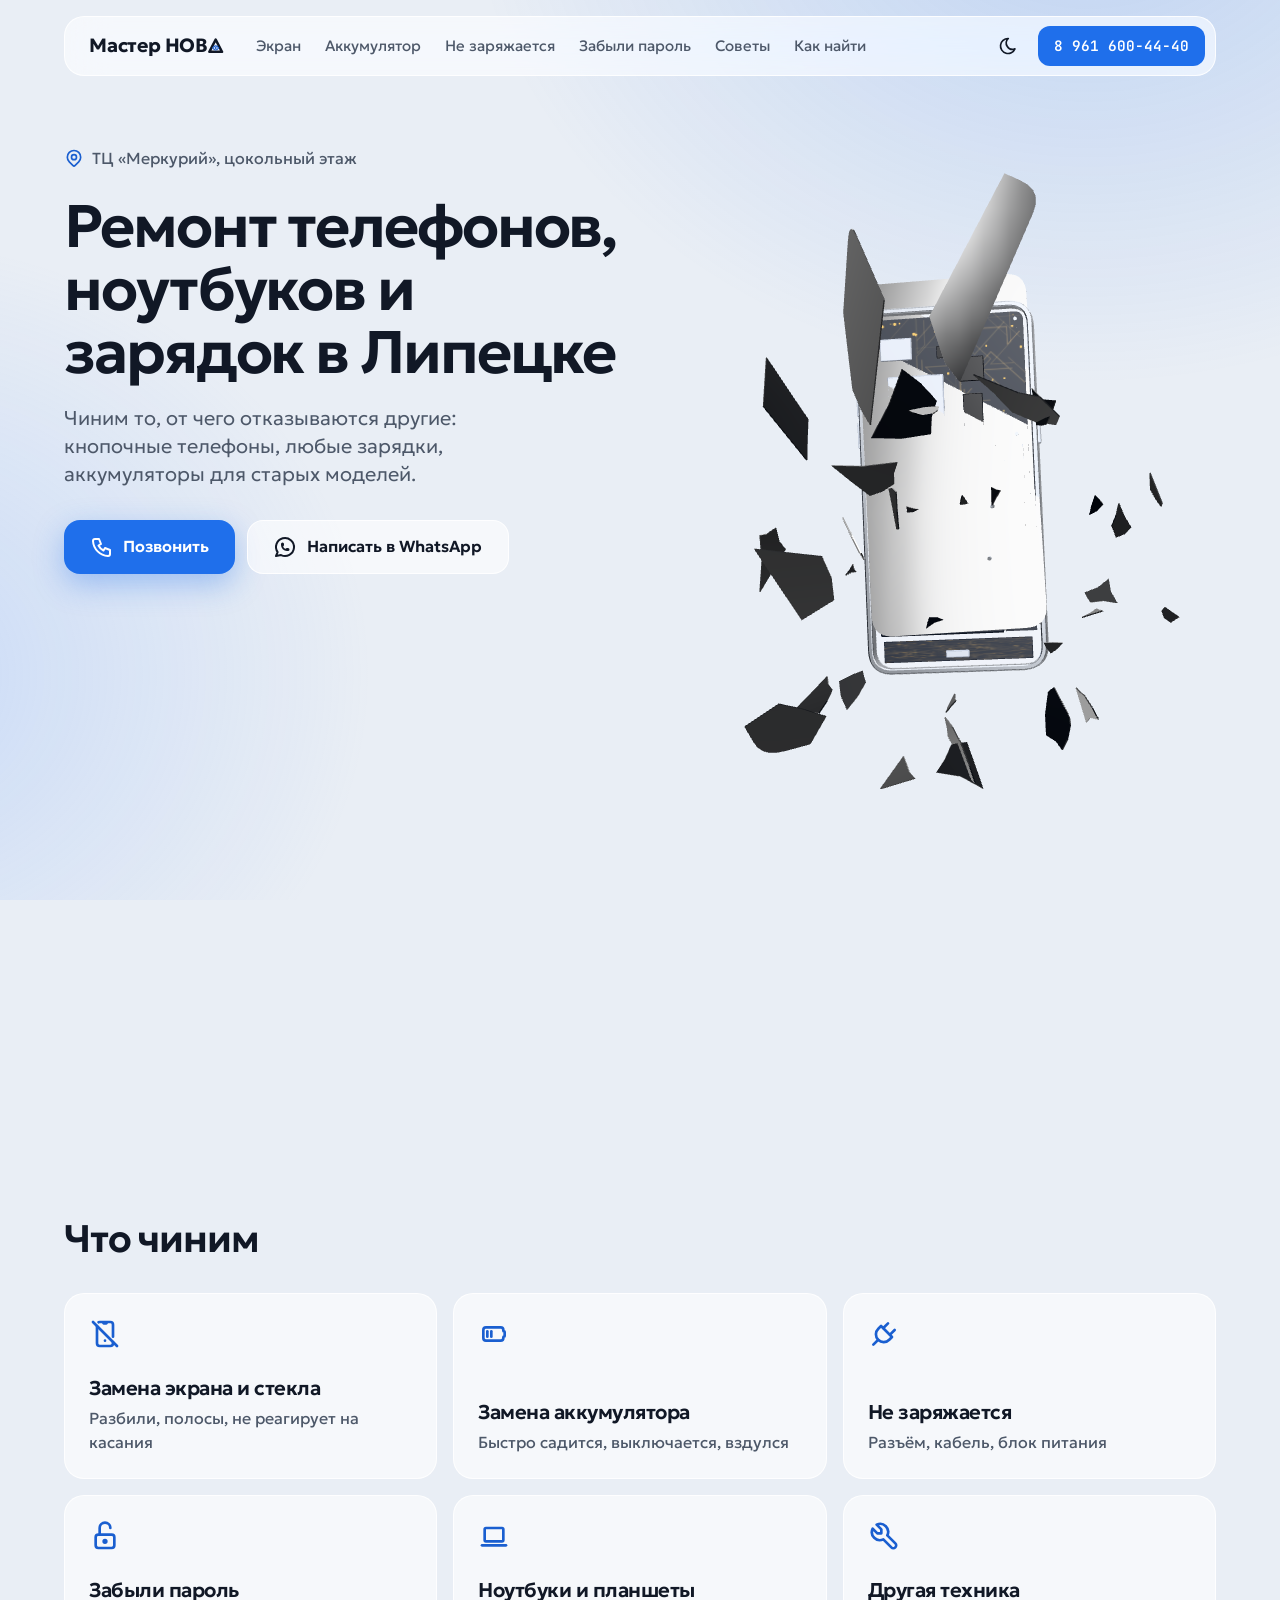
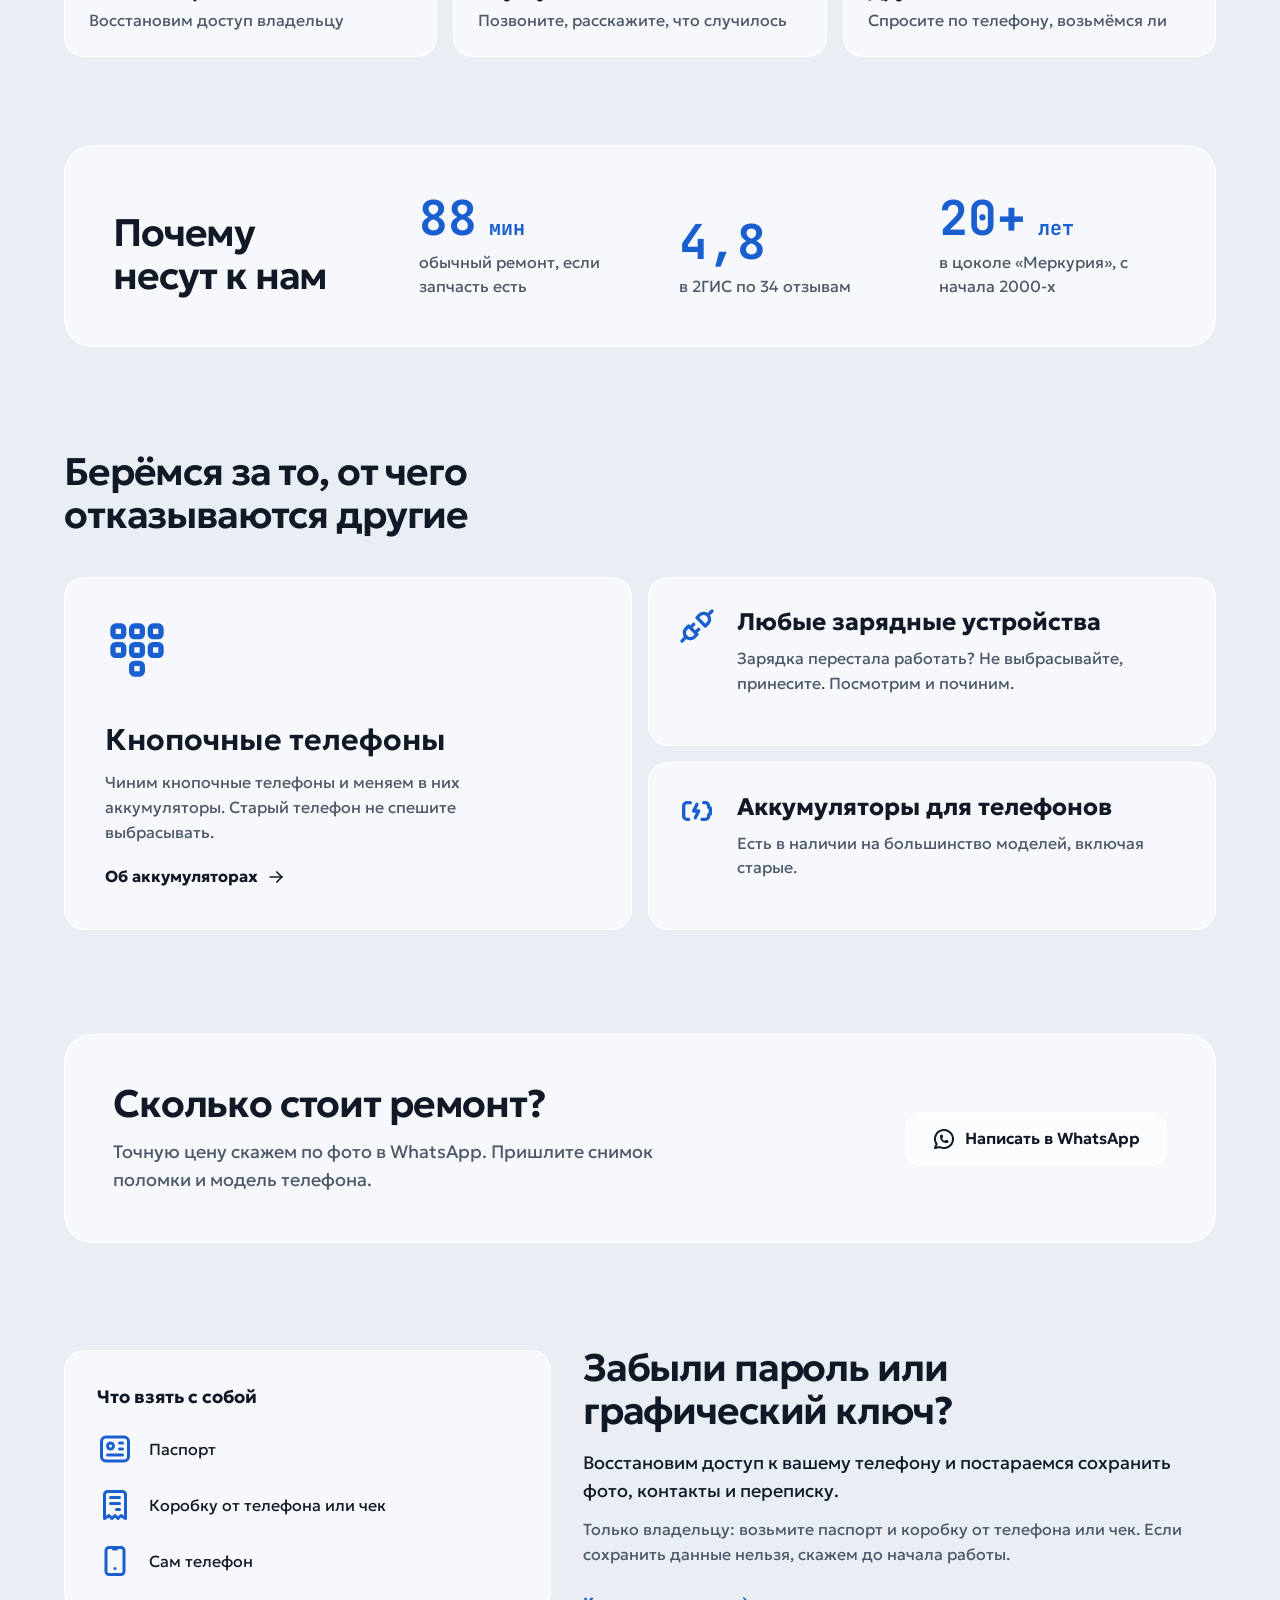
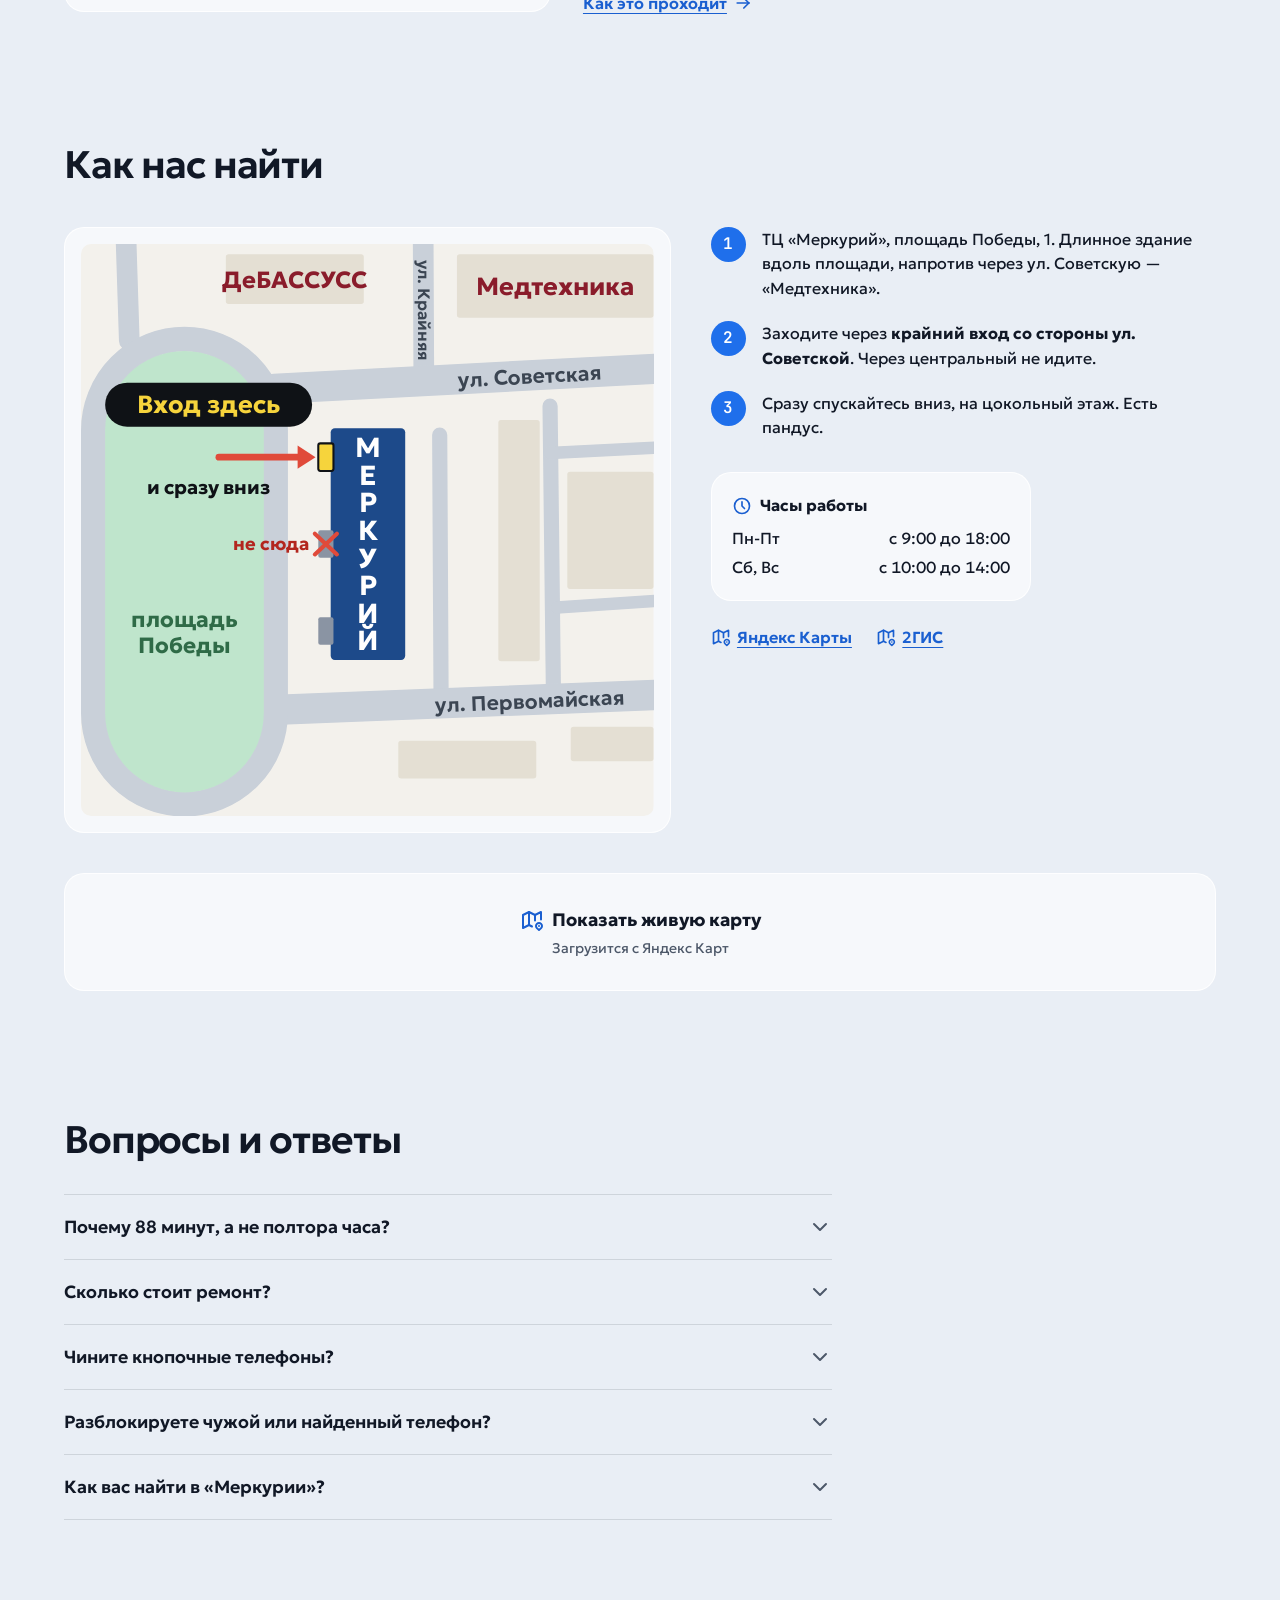
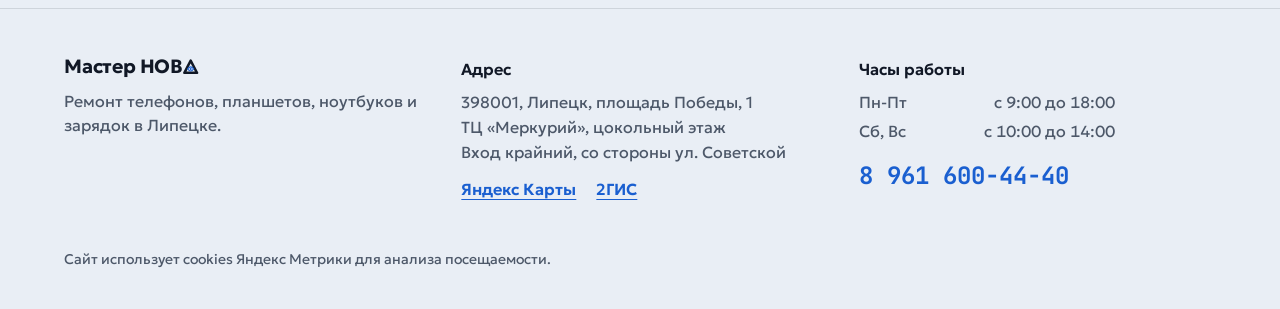
==== commit 91c183b0: "Обновление сайта 11.10.2026 17:32 МСК" ====
--- a/index.html
+++ b/index.html
@@ -3,8 +3,8 @@
 <head>
 <meta charset="utf-8">
 <meta name="viewport" content="width=device-width, initial-scale=1">
-<title>Ремонт телефонов в Липецке, ТЦ «Меркурий» | Мастер NOVA</title>
-<meta name="description" content="Мастерская «Мастер NOVA» в цоколе ТЦ «Меркурий» у площади Победы. Ремонт телефонов, ноутбуков, зарядок и кнопочных телефонов в Липецке. 8 961 600-44-40.">
+<title>Ремонт телефонов в Липецке, ТЦ «Меркурий» | Мастер НОВА</title>
+<meta name="description" content="Мастерская «Мастер НОВА» в цоколе ТЦ «Меркурий» у площади Победы. Ремонт телефонов, ноутбуков, зарядок и кнопочных телефонов в Липецке. 8 961 600-44-40.">
 <link rel="canonical" href="https://masternova.ru/">
 <meta name="theme-color" content="#e9eef5">
 <script>
@@ -35,9 +35,9 @@
 <link rel="stylesheet" href="/assets/styles.css">
 <meta property="og:type" content="website">
 <meta property="og:locale" content="ru_RU">
-<meta property="og:site_name" content="Мастер NOVA">
-<meta property="og:title" content="Ремонт телефонов в Липецке, ТЦ «Меркурий» | Мастер NOVA">
-<meta property="og:description" content="Мастерская «Мастер NOVA» в цоколе ТЦ «Меркурий» у площади Победы. Ремонт телефонов, ноутбуков, зарядок и кнопочных телефонов в Липецке. 8 961 600-44-40.">
+<meta property="og:site_name" content="Мастер НОВА">
+<meta property="og:title" content="Ремонт телефонов в Липецке, ТЦ «Меркурий» | Мастер НОВА">
+<meta property="og:description" content="Мастерская «Мастер НОВА» в цоколе ТЦ «Меркурий» у площади Победы. Ремонт телефонов, ноутбуков, зарядок и кнопочных телефонов в Липецке. 8 961 600-44-40.">
 <meta property="og:url" content="https://masternova.ru/">
 <meta property="og:image" content="https://masternova.ru/og.png">
 <meta property="og:image:width" content="1200">
@@ -50,8 +50,9 @@
   {
    "@type": "LocalBusiness",
    "@id": "https://masternova.ru/#business",
-   "name": "Мастер NOVA",
+   "name": "Мастер НОВА",
    "alternateName": [
+    "Мастер NOVA",
     "Мастер Нова",
     "Мастер-Nova",
     "Мастер-nova"
@@ -111,7 +112,7 @@
    "@type": "WebSite",
    "@id": "https://masternova.ru/#website",
    "url": "https://masternova.ru/",
-   "name": "Мастер NOVA",
+   "name": "Мастер НОВА",
    "inLanguage": "ru"
   },
   {
@@ -169,7 +170,7 @@
 <header class="sticky top-0 z-40 pt-2 md:pt-4">
   <div class="wrap">
     <div class="glass-blur rounded-[20px] flex h-14 md:h-15 items-center justify-between gap-4 pl-4 pr-1.5 md:pl-6 md:pr-2.5">
-      <a href="/" class="logo"><span class="sr-only">Мастер NOVA</span><span aria-hidden="true">Мастер NOV<svg class="logo-a" viewBox="0 0 24 24" aria-hidden="true" focusable="false"><path d="M12 2.6 21.9 21.6H2.1Z" fill="none" stroke="currentColor" stroke-width="3.9" stroke-linejoin="round"/><path d="M7.3 15.5c1.6-2.2 3.2-3.2 4.7-3.2s3.1 1 4.7 3.2c-1.6 2.2-3.2 3.2-4.7 3.2s-3.1-1-4.7-3.2Z" fill="none" stroke="var(--accent-text)" stroke-width="1.6"/><circle cx="12" cy="15.5" r="1.6" fill="var(--accent-text)"/></svg></span></a>
+      <a href="/" class="logo"><span class="sr-only">Мастер НОВА</span><span aria-hidden="true">Мастер НОВ<svg class="logo-a" viewBox="0 0 24 24" aria-hidden="true" focusable="false"><path d="M12 2.6 21.9 21.6H2.1Z" fill="none" stroke="currentColor" stroke-width="3.9" stroke-linejoin="round"/><path d="M7.3 15.5c1.6-2.2 3.2-3.2 4.7-3.2s3.1 1 4.7 3.2c-1.6 2.2-3.2 3.2-4.7 3.2s-3.1-1-4.7-3.2Z" fill="none" stroke="var(--accent-text)" stroke-width="1.6"/><circle cx="12" cy="15.5" r="1.6" fill="var(--accent-text)"/></svg></span></a>
       <nav aria-label="Основное меню" class="hidden lg:block grow pl-4">
         <ul class="flex items-center gap-6 text-[15px]">
           <li><a class="nav-link" href="/zamena-ekrana/">Экран</a></li>
@@ -669,7 +670,7 @@
     <figure class="rounded-box glass p-3 md:p-4">
       <!-- Схема по образцу, одобренному братом 01.05.2026 (сообщение 237315): координаты взяты с той картинки -->
       <svg viewBox="360 95 830 830" class="w-full h-auto rounded-[10px]" role="img" aria-labelledby="map-t map-d">
-        <title id="map-t">Схема: как пройти в «Мастер NOVA»</title>
+        <title id="map-t">Схема: как пройти в «Мастер НОВА»</title>
         <desc id="map-d">ТЦ «Меркурий» — длинное здание у площади Победы, между улицами Советской и Первомайской. Через улицу Советскую напротив — «ДеБАССУСС» и «Медтехника». У здания три входа со стороны площади. Нужен крайний, ближний к улице Советской, от него сразу вниз на цокольный этаж. Центральный вход — не тот.</desc>
         <rect x="360" y="95" width="830" height="830" fill="#f3f1ec"/>
         <!-- кварталы -->
@@ -825,7 +826,7 @@
   document.querySelector('[data-live-map]').addEventListener('click', function () {
     var f = document.createElement('iframe');
     f.src = this.dataset.liveMap;
-    f.title = 'Яндекс Карта: «Мастер NOVA» в ТЦ «Меркурий»';
+    f.title = 'Яндекс Карта: «Мастер НОВА» в ТЦ «Меркурий»';
     f.className = 'block w-full h-96 md:h-[28rem] border-0';
     f.allowFullscreen = true;
     this.replaceWith(f);
@@ -927,7 +928,7 @@
 <footer class="border-t border-edge mt-6 pb-28 md:pb-10">
   <div class="wrap grid gap-10 py-12 md:grid-cols-3 max-md:text-center">
     <div>
-      <p class="logo"><span class="sr-only">Мастер NOVA</span><span aria-hidden="true">Мастер NOV<svg class="logo-a" viewBox="0 0 24 24" aria-hidden="true" focusable="false"><path d="M12 2.6 21.9 21.6H2.1Z" fill="none" stroke="currentColor" stroke-width="3.9" stroke-linejoin="round"/><path d="M7.3 15.5c1.6-2.2 3.2-3.2 4.7-3.2s3.1 1 4.7 3.2c-1.6 2.2-3.2 3.2-4.7 3.2s-3.1-1-4.7-3.2Z" fill="none" stroke="var(--accent-text)" stroke-width="1.6"/><circle cx="12" cy="15.5" r="1.6" fill="var(--accent-text)"/></svg></span></p>
+      <p class="logo"><span class="sr-only">Мастер НОВА</span><span aria-hidden="true">Мастер НОВ<svg class="logo-a" viewBox="0 0 24 24" aria-hidden="true" focusable="false"><path d="M12 2.6 21.9 21.6H2.1Z" fill="none" stroke="currentColor" stroke-width="3.9" stroke-linejoin="round"/><path d="M7.3 15.5c1.6-2.2 3.2-3.2 4.7-3.2s3.1 1 4.7 3.2c-1.6 2.2-3.2 3.2-4.7 3.2s-3.1-1-4.7-3.2Z" fill="none" stroke="var(--accent-text)" stroke-width="1.6"/><circle cx="12" cy="15.5" r="1.6" fill="var(--accent-text)"/></svg></span></p>
       <p class="mt-3 text-muted">Ремонт телефонов, планшетов, ноутбуков и зарядок в Липецке.</p>
     </div>
     <div>
